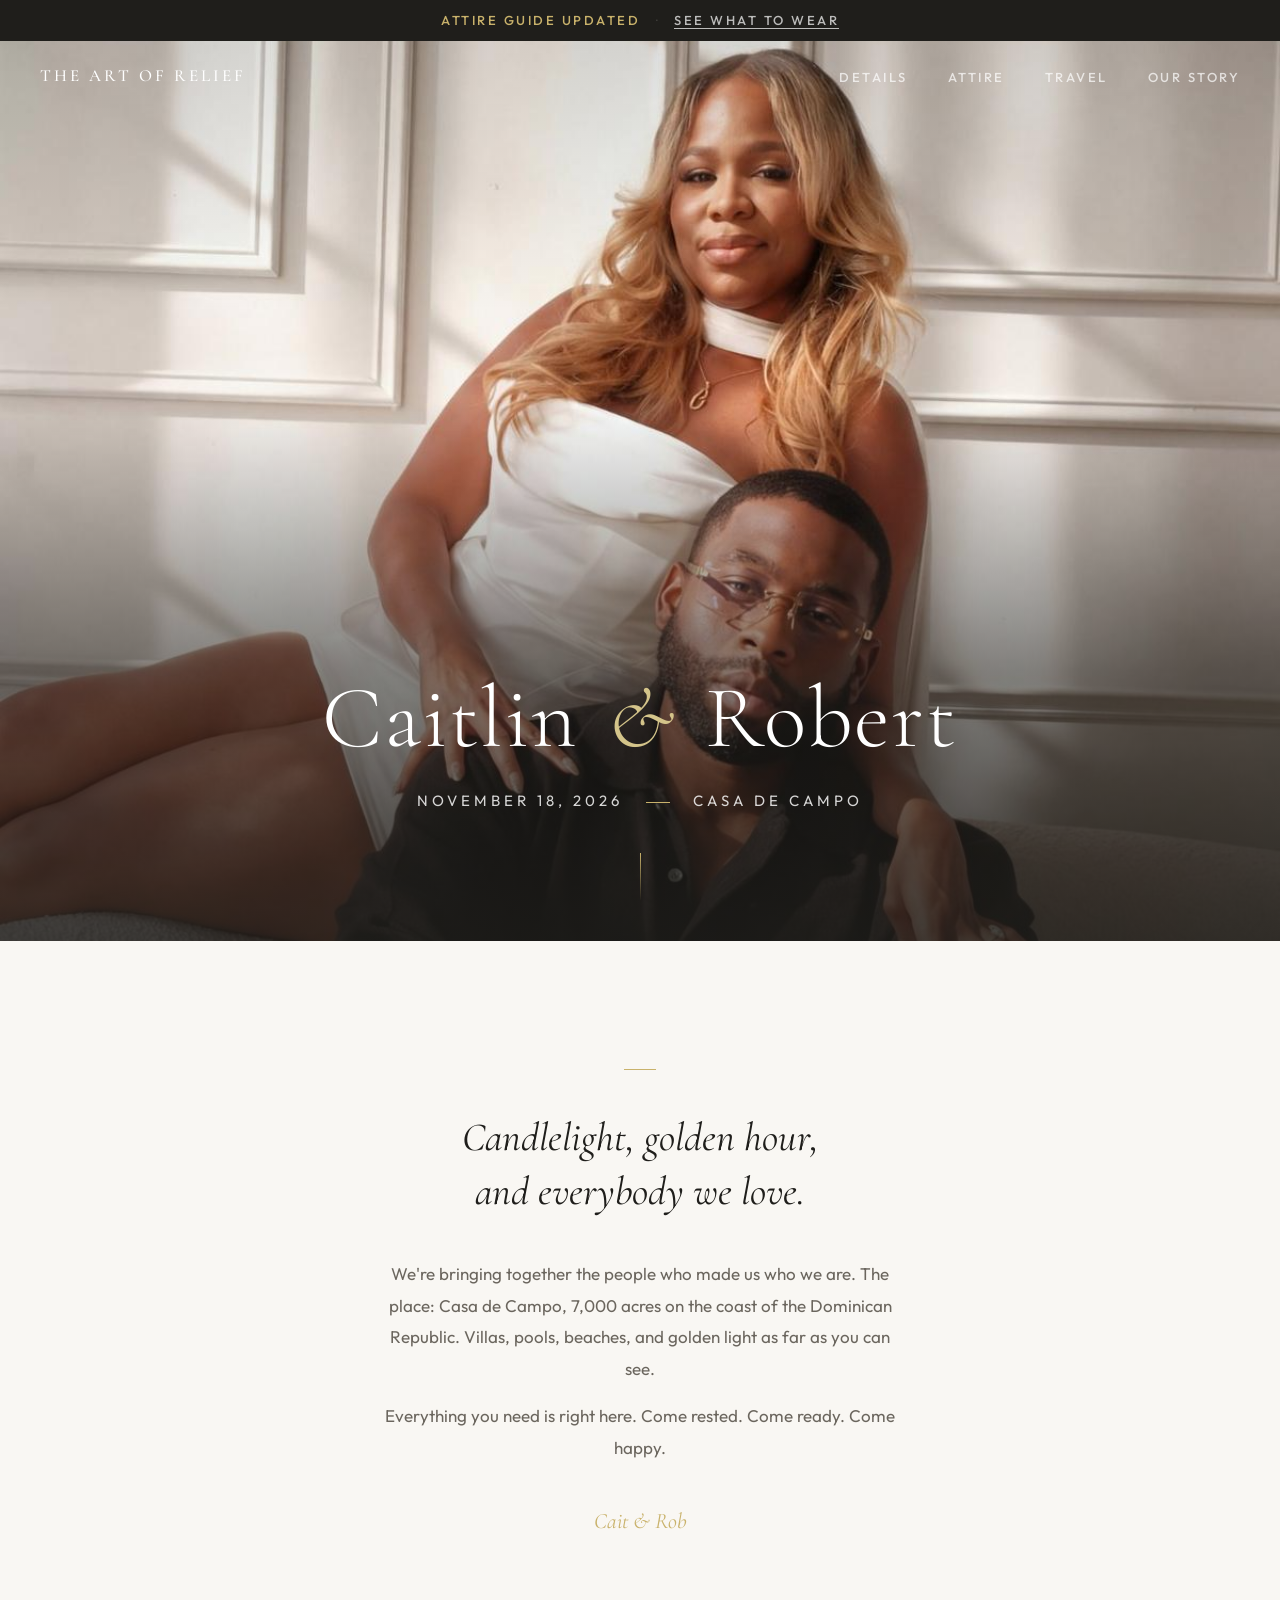
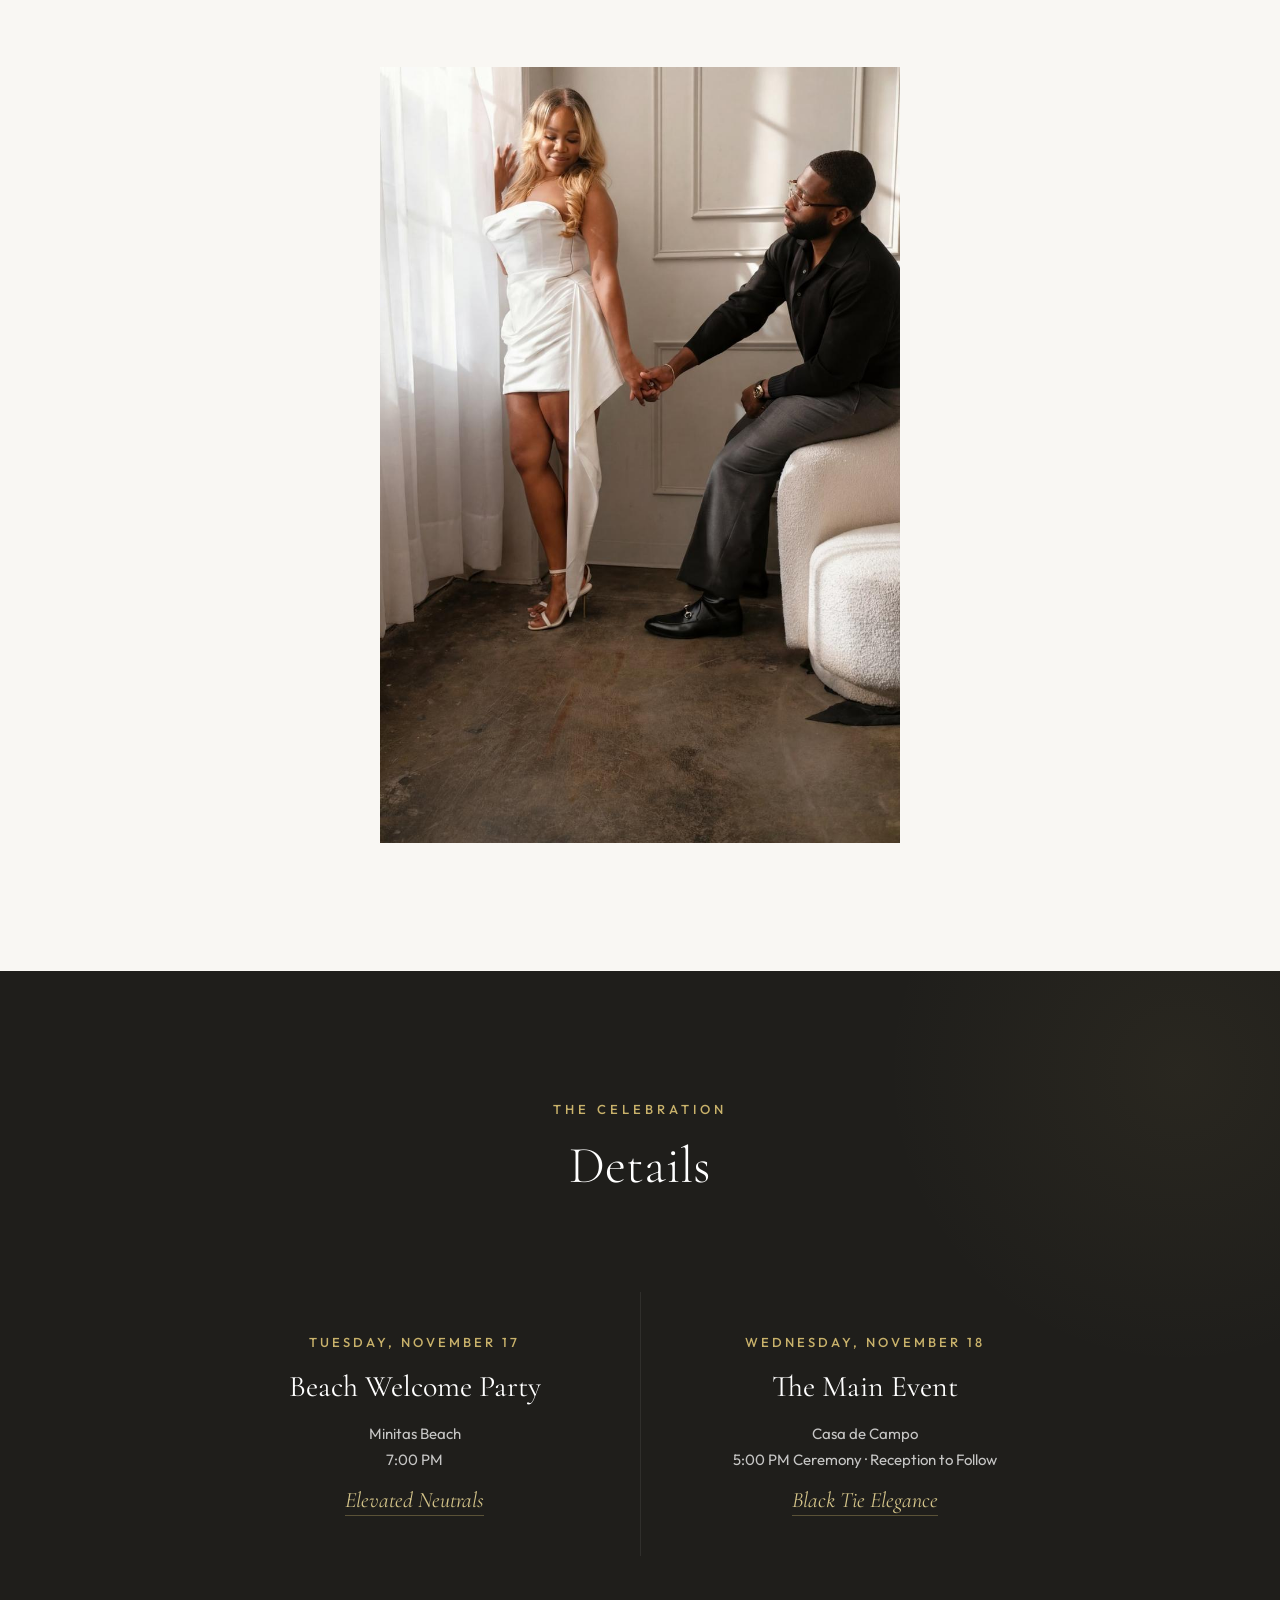
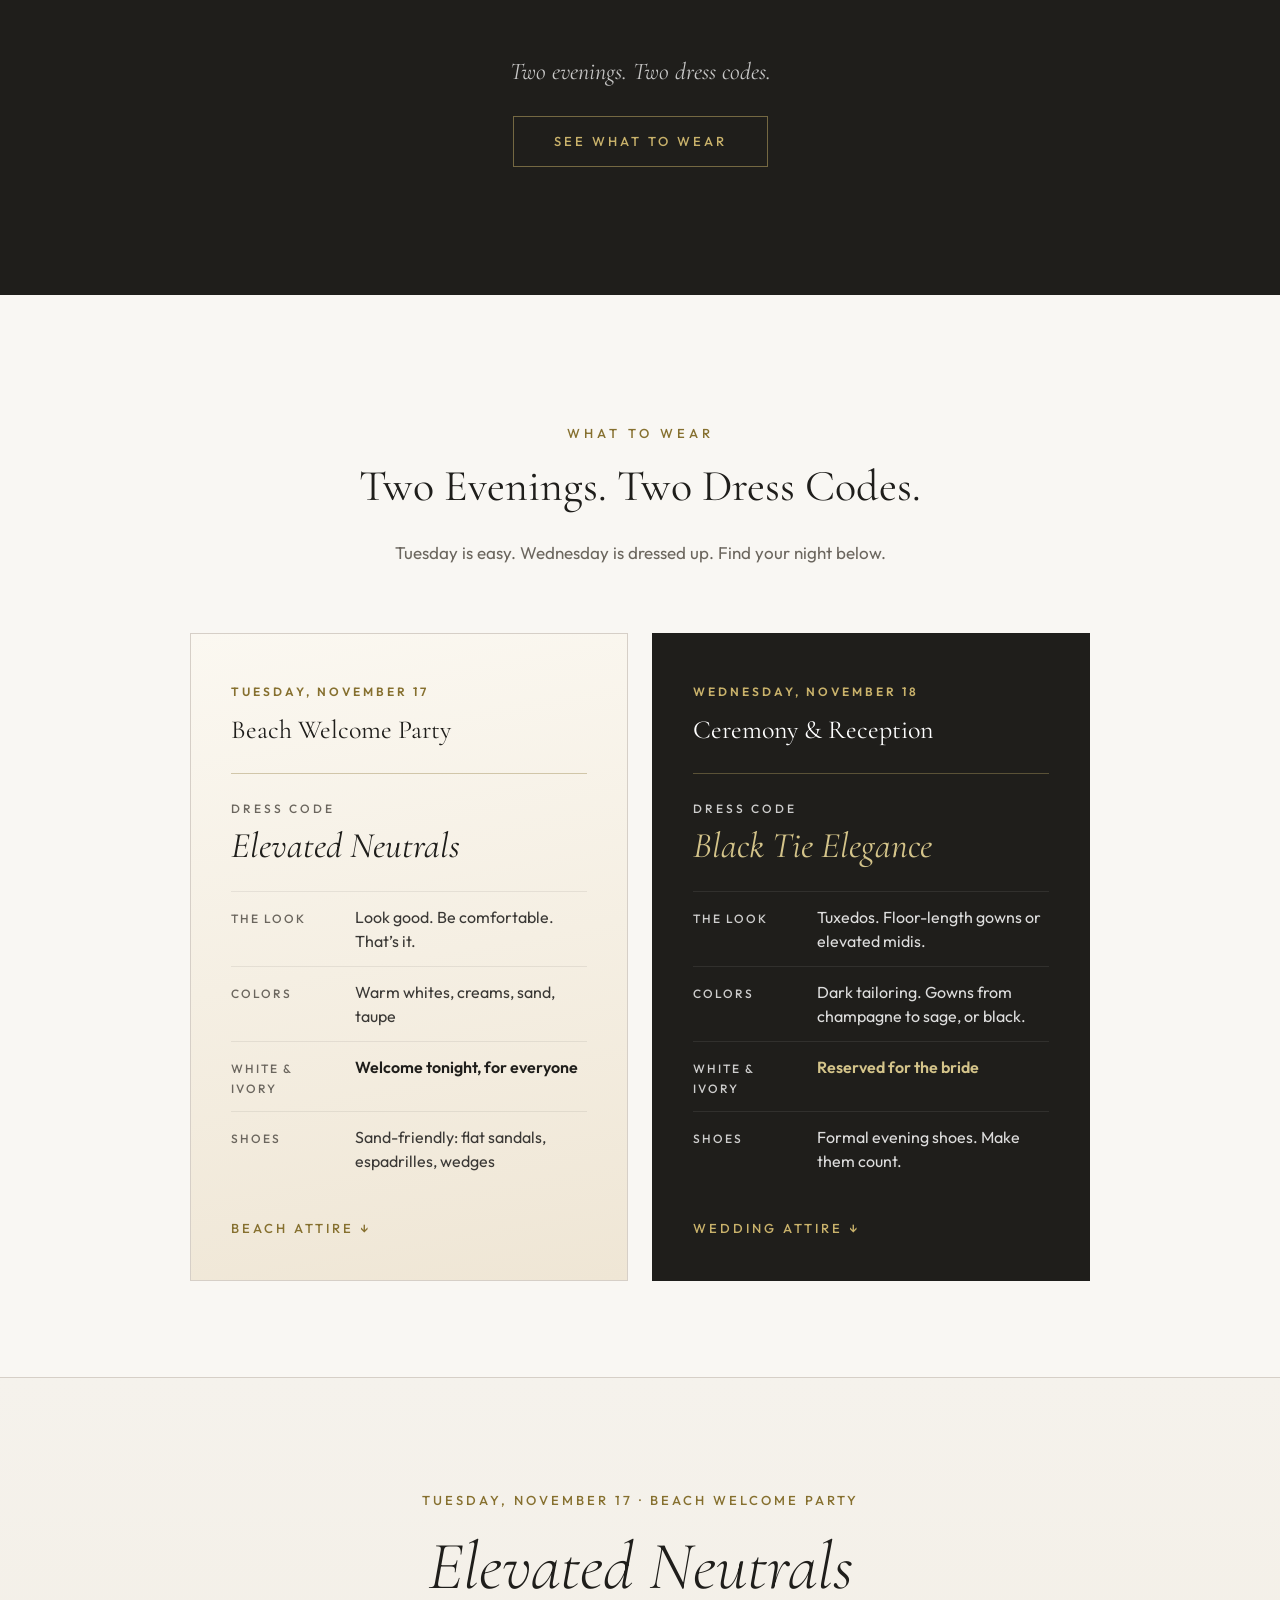
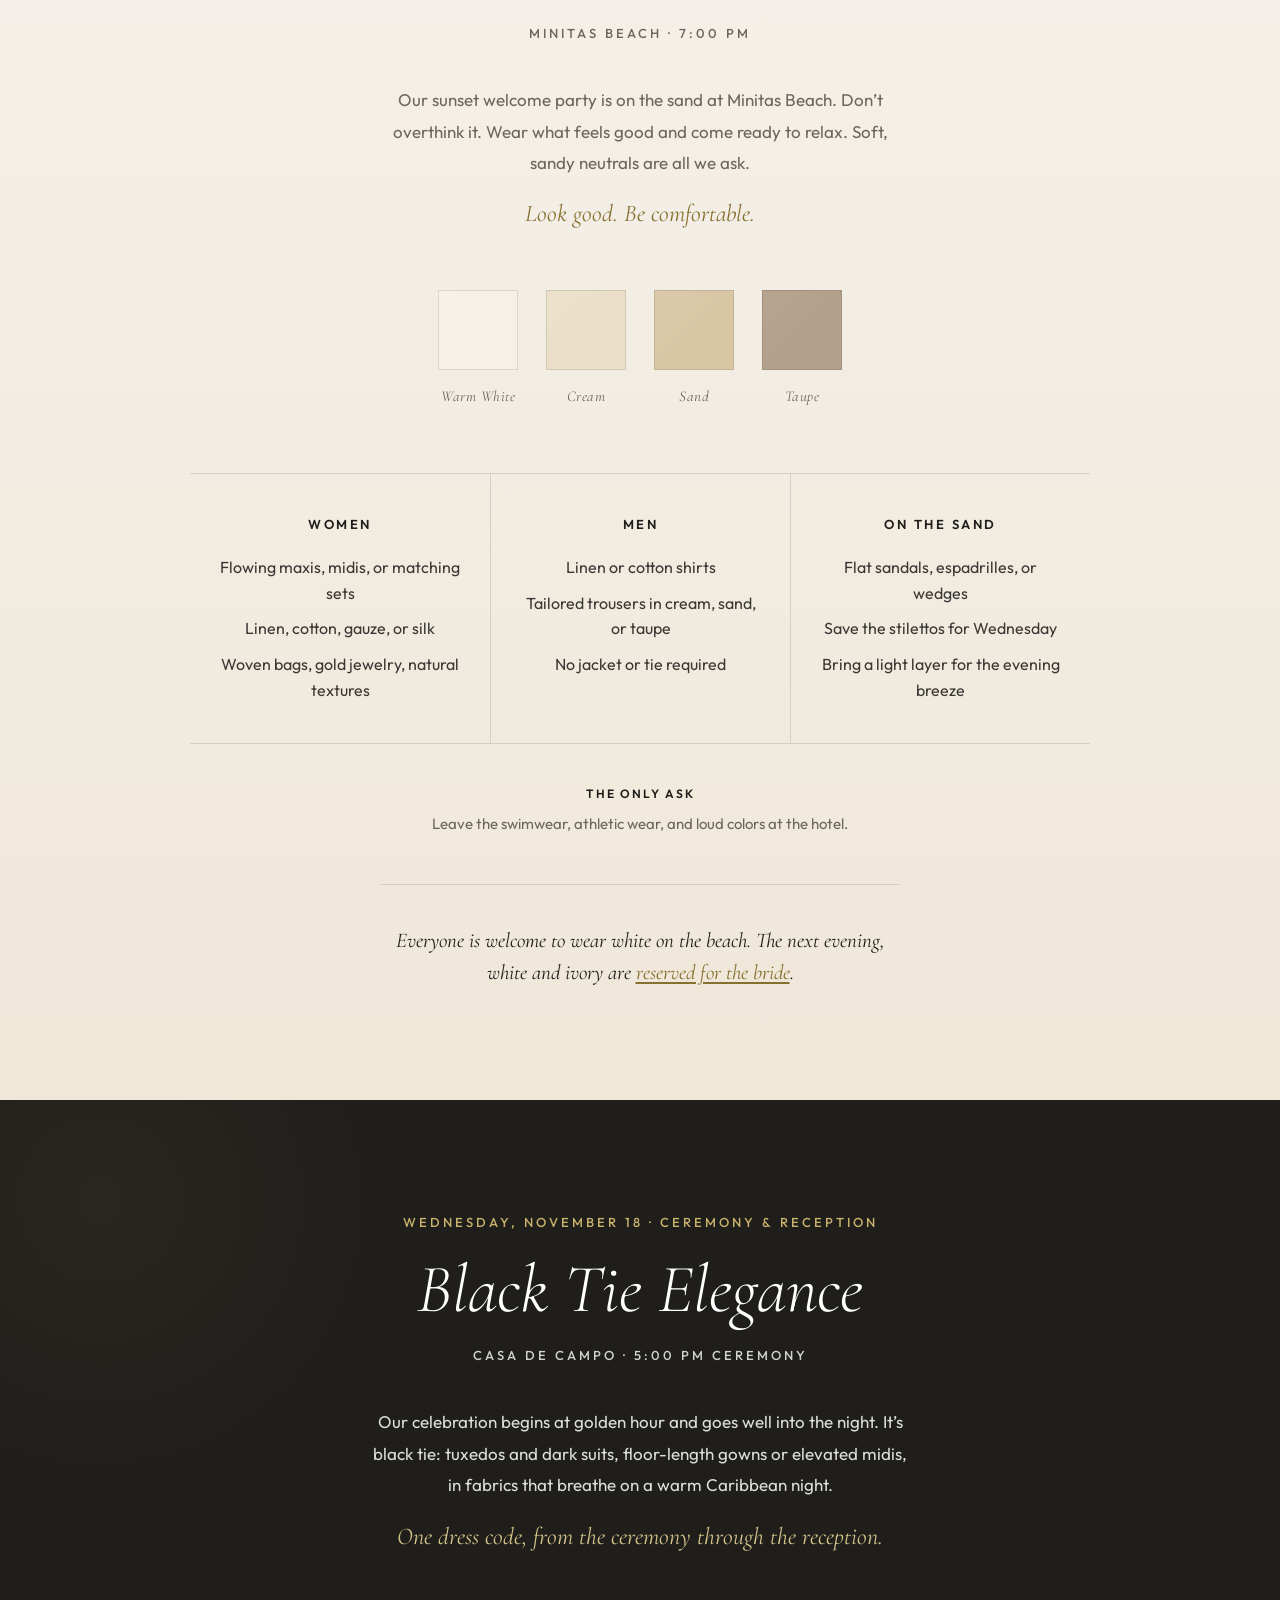
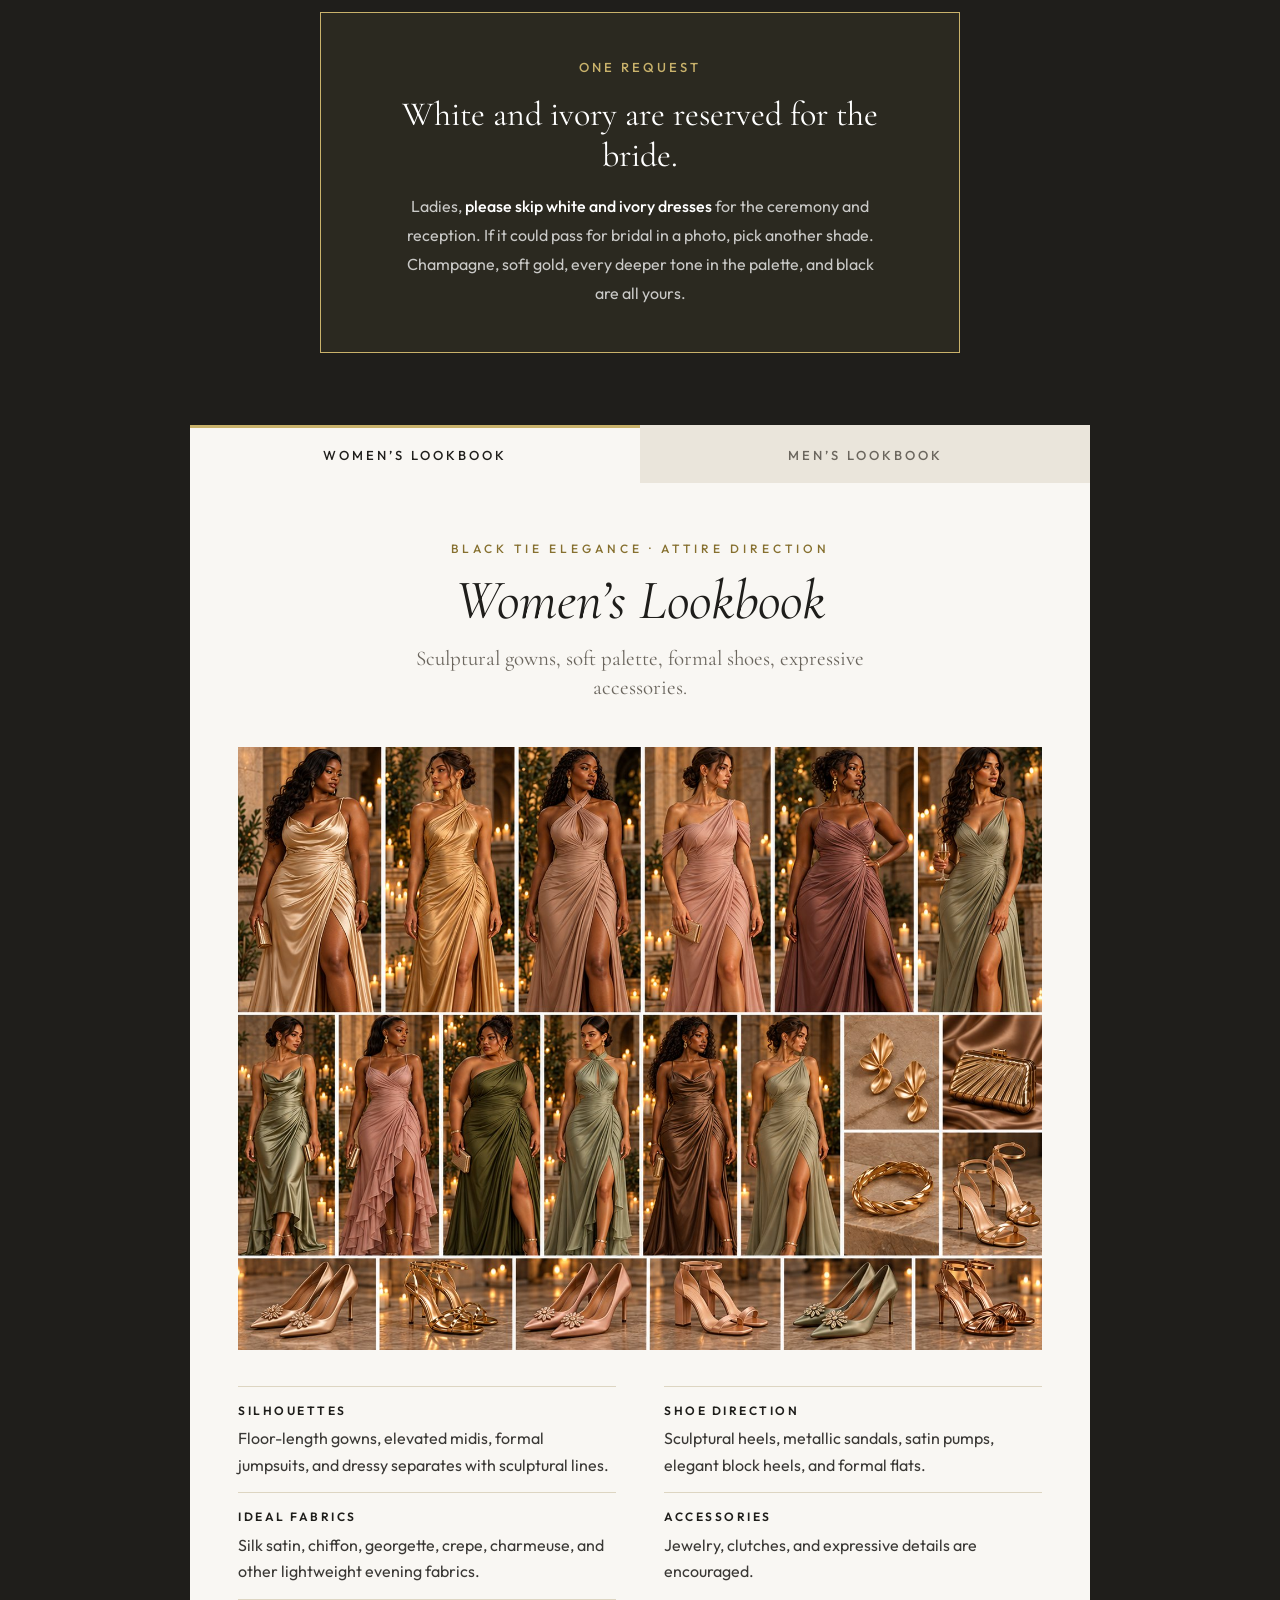
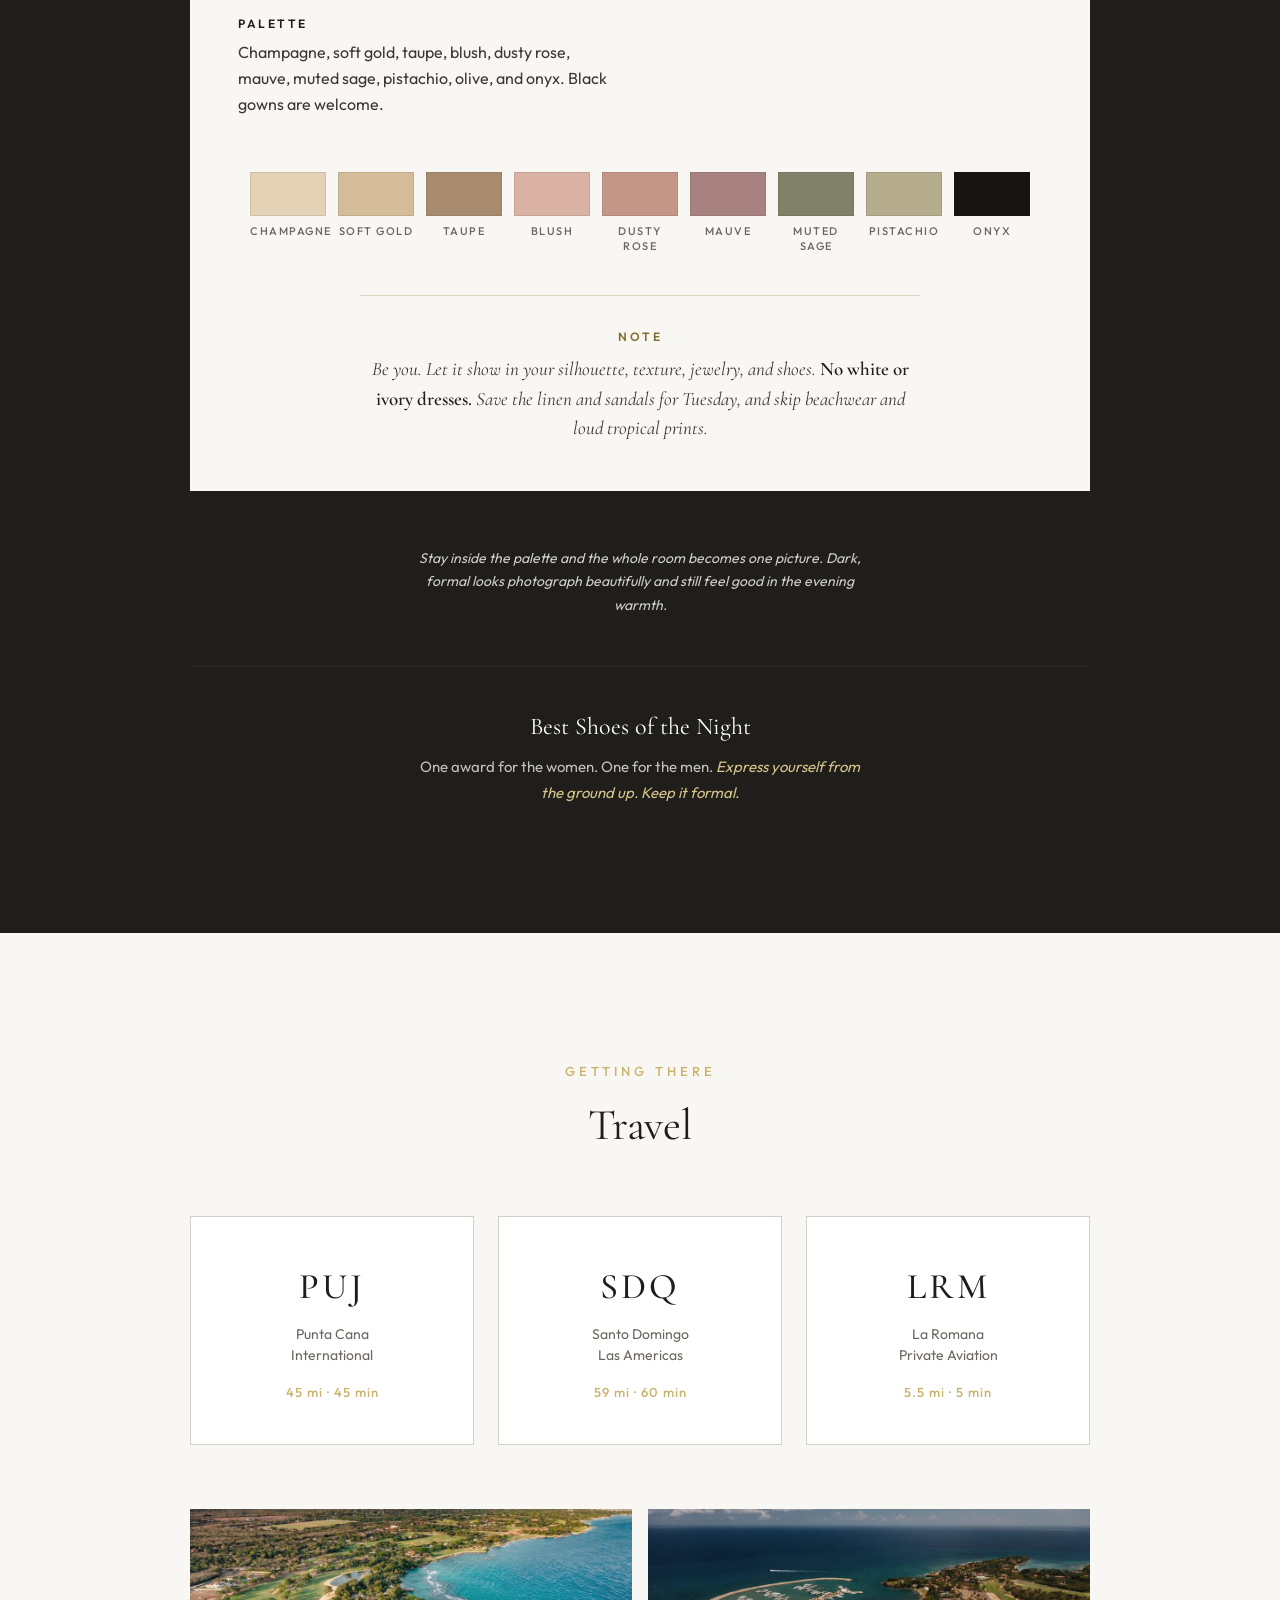
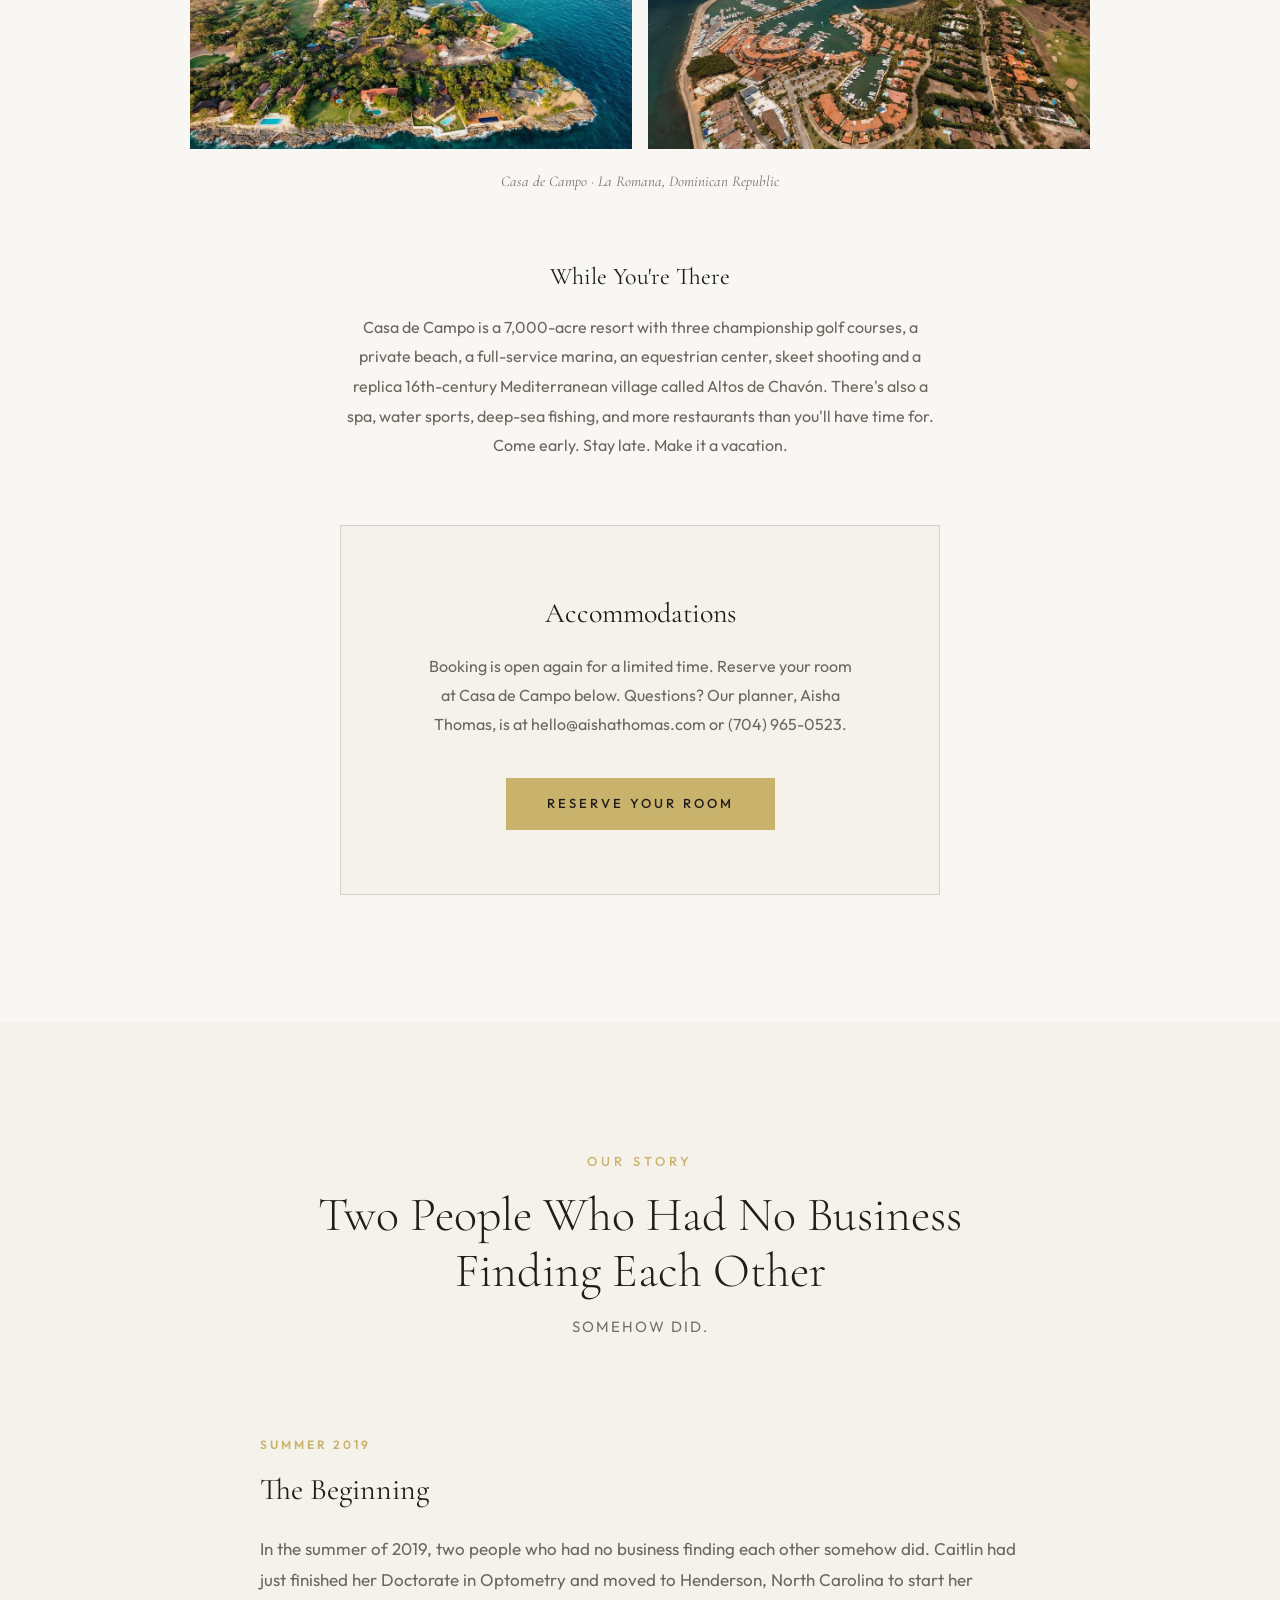
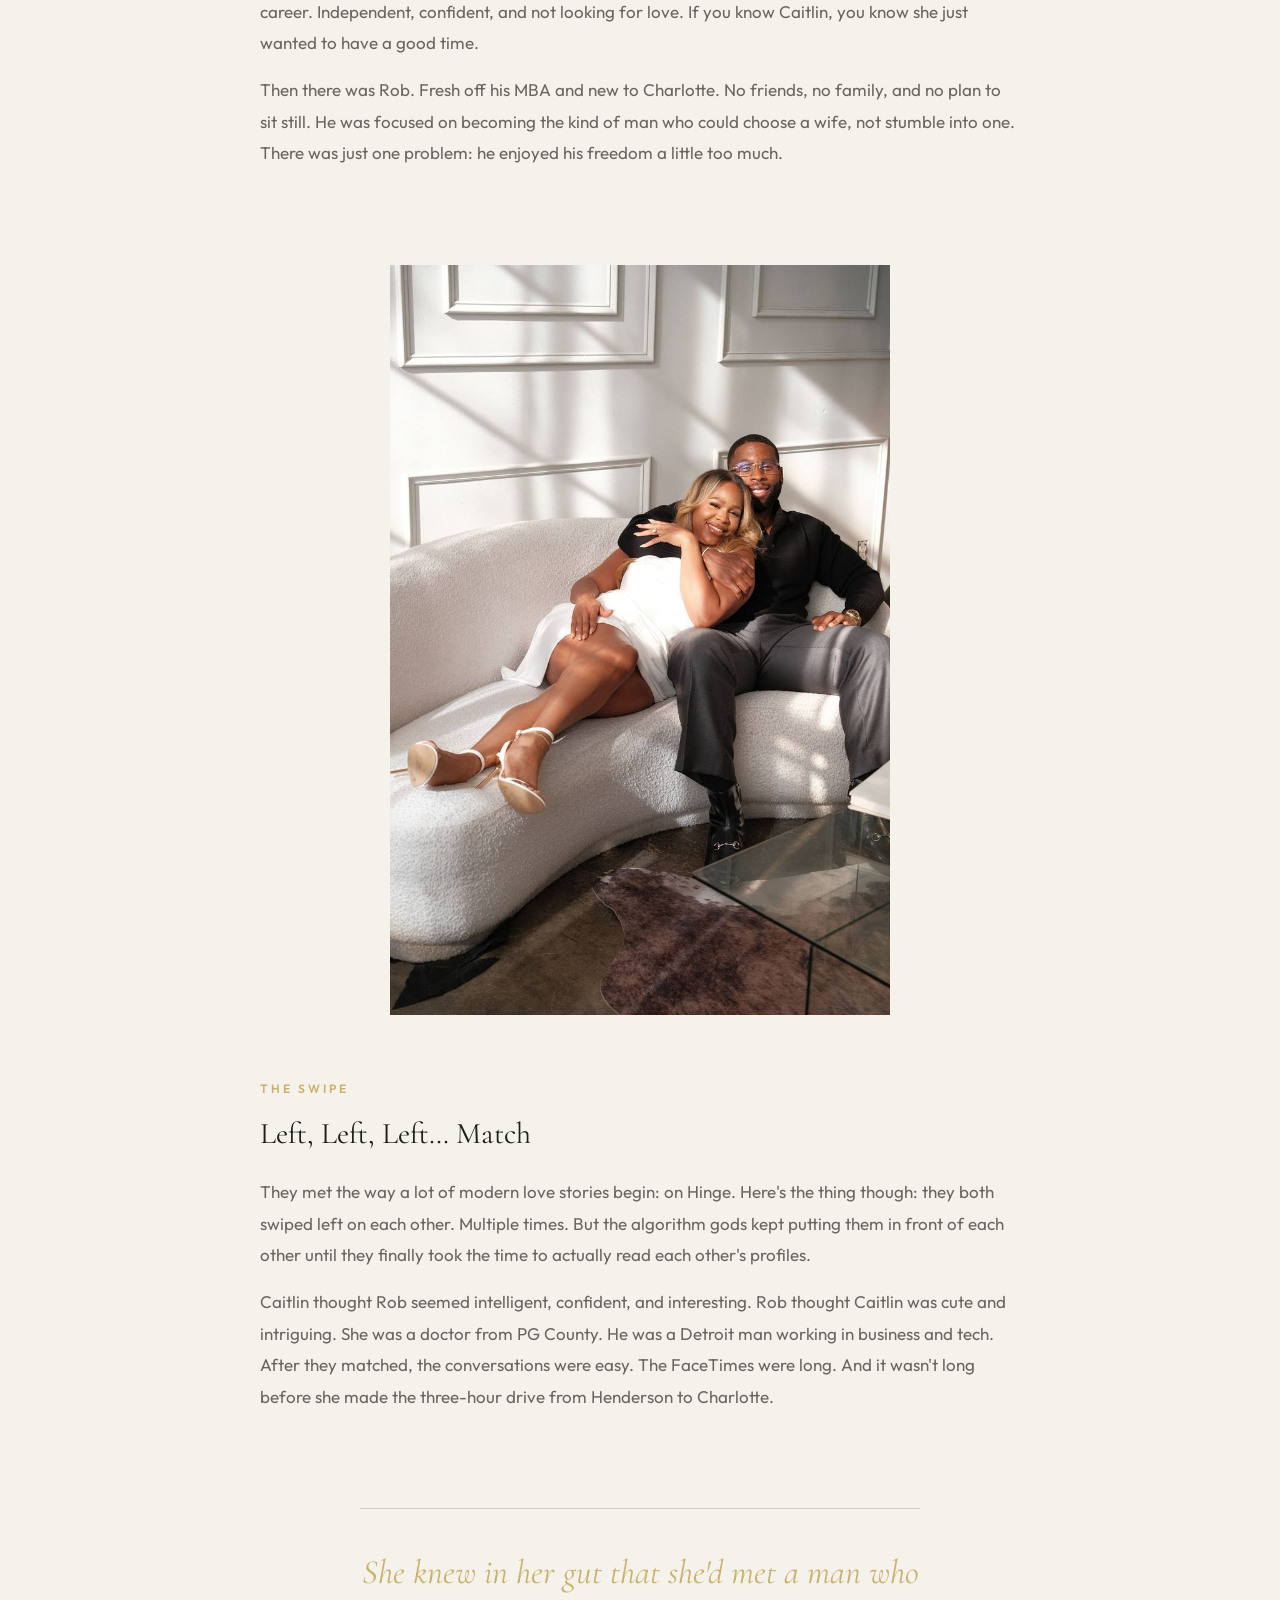
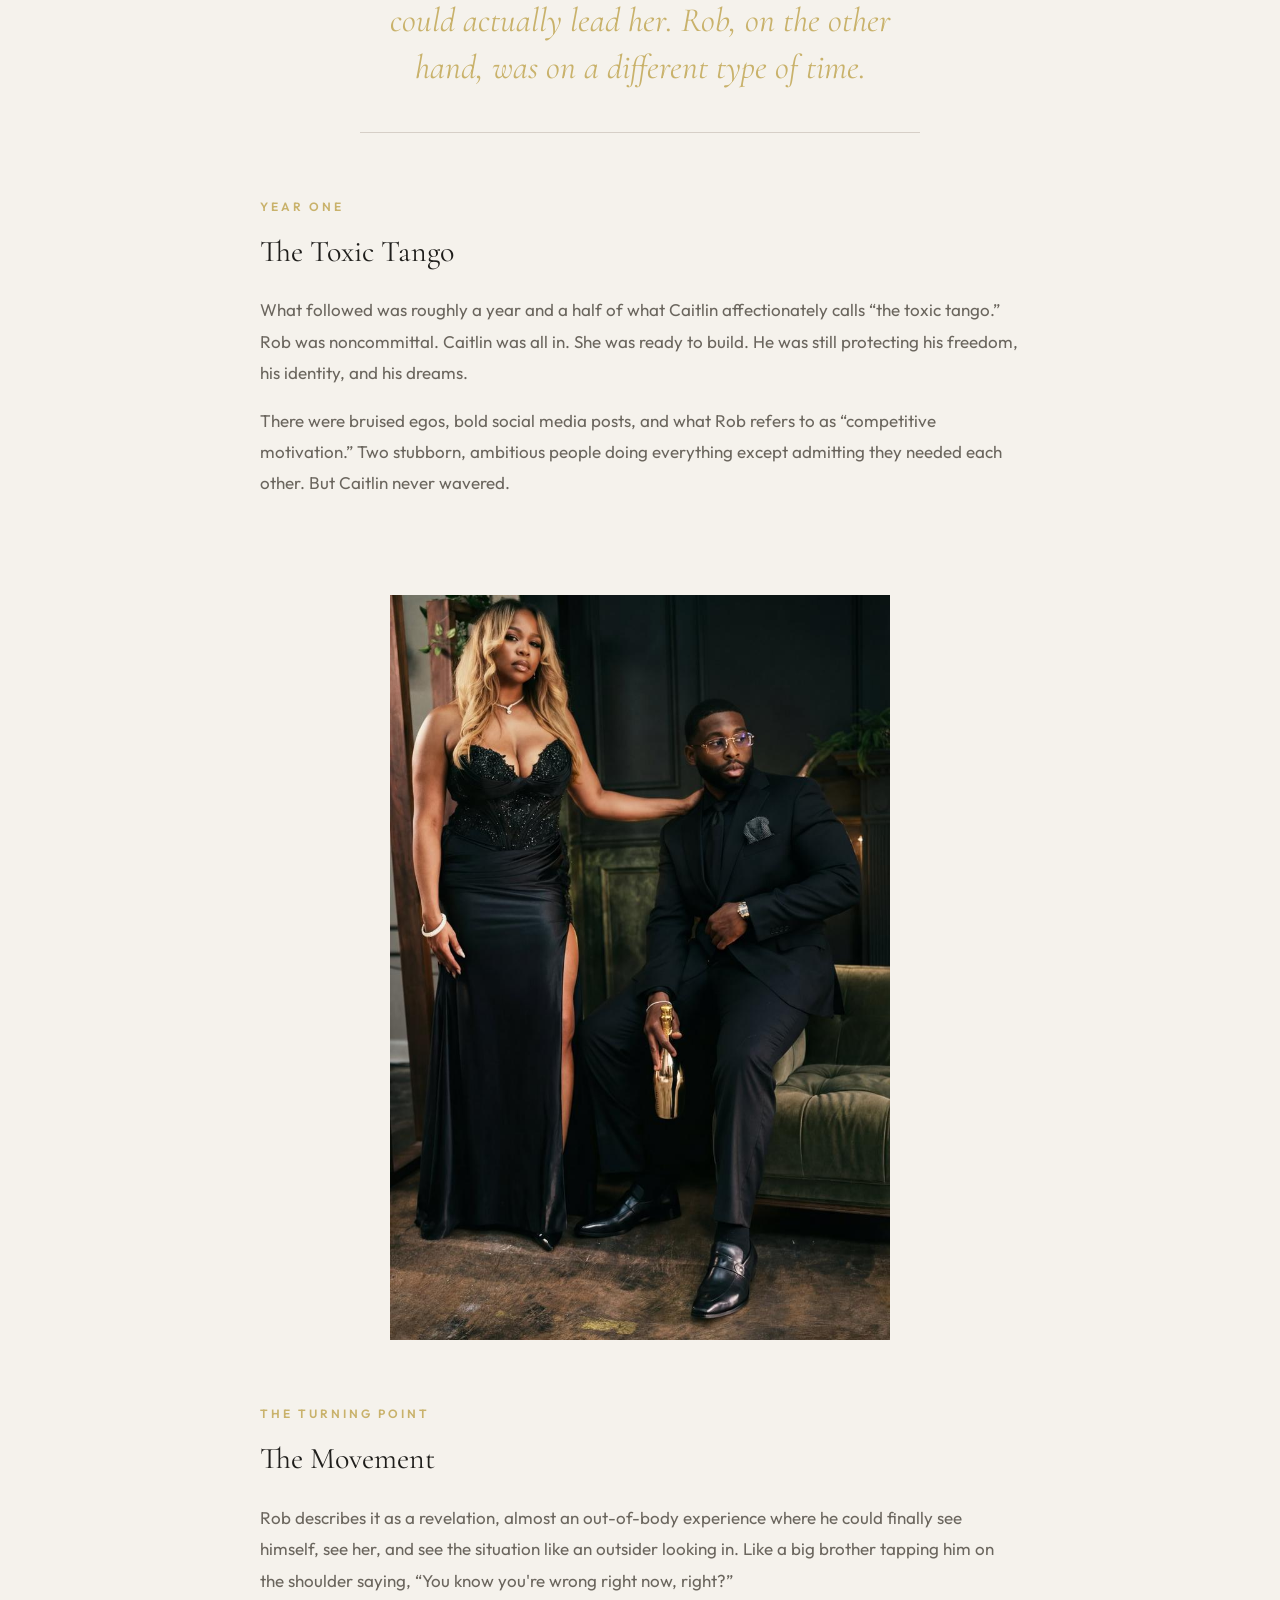
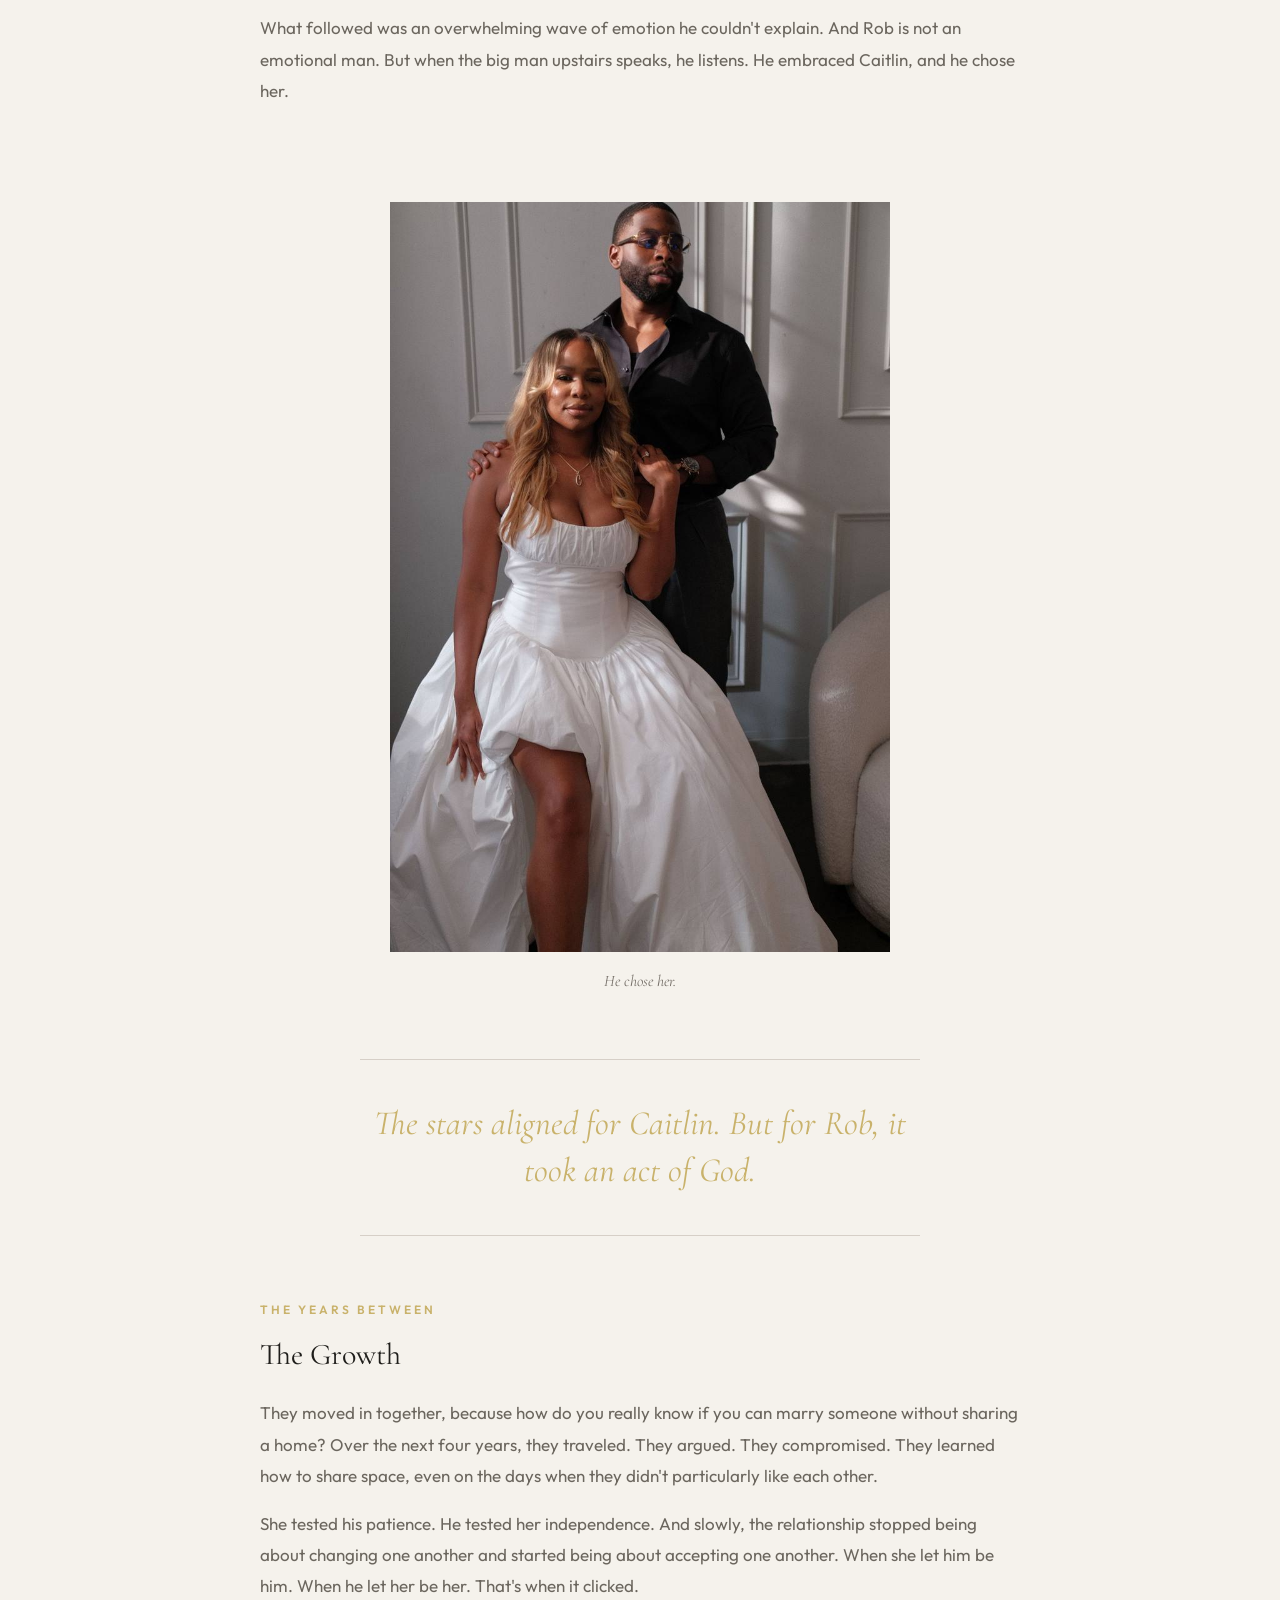
==== index.html @ 7d81de25 "Copy pass: warmer, simpler voice; remove all em dashes Co-Authored-By: Claude Opus 5.5 <noreply@anth" ====
<!DOCTYPE html>
<html lang="en">
<head>
<meta charset="UTF-8">
<meta name="viewport" content="width=device-width, initial-scale=1.0">
<title>The Art of Relief · Caitlin &amp; Robert</title>
<link rel="preconnect" href="https://fonts.googleapis.com">
<link href="https://fonts.googleapis.com/css2?family=Cormorant+Garamond:ital,wght@0,300;0,400;0,500;0,600;1,300;1,400;1,500&family=Outfit:wght@300;400;500;600&display=swap" rel="stylesheet">
<style>
:root{--ivory:#F9F7F3;--ivory-warm:#F5F2EC;--taupe:#D6CFC7;--gold:#C9B26B;--gold-light:#D4C48A;--onyx:#1F1E1B;--charcoal:#3A3835;--stone:#6B665E;--mist:#77716A;--gold-deep:#86702F}
*,*::before,*::after{margin:0;padding:0;box-sizing:border-box}
html{scroll-behavior:smooth;overflow-x:hidden}
body{font-family:'Outfit',sans-serif;background:var(--ivory);color:var(--charcoal);line-height:1.65;-webkit-font-smoothing:antialiased;overflow-x:hidden}
::selection{background:var(--gold);color:var(--onyx)}
img{max-width:100%;display:block}
.nav{position:fixed;top:40px;left:0;right:0;z-index:100;padding:0 40px;height:72px;display:flex;align-items:center;justify-content:space-between;transition:all .5s cubic-bezier(.22,1,.36,1)}
.nav.scrolled{top:0;background:rgba(249,247,243,.92);backdrop-filter:blur(20px);-webkit-backdrop-filter:blur(20px);box-shadow:0 1px 0 rgba(31,30,27,.06)}
.nav-logo{font-family:'Cormorant Garamond',serif;font-size:17px;font-weight:500;letter-spacing:3px;text-transform:uppercase;color:#fff;text-decoration:none;transition:color .4s}
.nav.scrolled .nav-logo{color:var(--onyx)}
.nav-links{display:flex;align-items:center;gap:40px;list-style:none;white-space:nowrap}
.nav-links a{font-family:'Outfit',sans-serif;font-size:13px;font-weight:500;letter-spacing:2.5px;text-transform:uppercase;color:rgba(255,255,255,.7);text-decoration:none;transition:color .3s;position:relative}
.nav-links a::after{content:'';position:absolute;bottom:-4px;left:0;width:0;height:1px;background:var(--gold);transition:width .3s}
.nav-links a:hover::after{width:100%}
.nav.scrolled .nav-links a{color:var(--stone)}
.nav-links a:hover{color:#fff}.nav.scrolled .nav-links a:hover{color:var(--onyx)}
.nav-rsvp{color:var(--onyx)!important;background:var(--gold);padding:10px 24px;border:1px solid var(--gold)}
.nav-rsvp:hover{background:transparent;color:#fff!important;border-color:#fff}
.nav.scrolled .nav-rsvp:hover{color:var(--gold)!important;border-color:var(--gold)}
.nav-rsvp::after{display:none!important}
.ham{display:none;flex-direction:column;gap:5px;cursor:pointer;padding:8px;background:none;border:none}
.ham span{width:22px;height:1.5px;background:#fff;transition:all .3s}
.nav.scrolled .ham span{background:var(--onyx)}
.mm{position:fixed;inset:0;background:var(--onyx);z-index:102;display:flex;flex-direction:column;justify-content:center;align-items:center;gap:clamp(20px,4.5vh,40px);opacity:0;pointer-events:none;transition:opacity .4s}
.mm.open{opacity:1;pointer-events:all}
.mm a{font-family:'Cormorant Garamond',serif;font-size:32px;font-weight:400;color:var(--ivory);text-decoration:none;opacity:0;transform:translateY(20px);transition:all .4s}
.mm.open a{opacity:1;transform:translateY(0)}
.mm.open a:nth-child(1){transition-delay:.1s}.mm.open a:nth-child(2){transition-delay:.15s}.mm.open a:nth-child(3){transition-delay:.2s}.mm.open a:nth-child(4){transition-delay:.25s}.mm.open a:nth-child(5){transition-delay:.3s}.mm.open a:nth-child(6){transition-delay:.35s}.mm.open a:nth-child(7){transition-delay:.4s}.mm.open a:nth-child(8){transition-delay:.45s}.mm.open a:nth-child(9){transition-delay:.5s}
.mm a:hover{color:var(--gold)}
.mc{position:absolute;top:24px;right:28px;font-size:28px;color:var(--ivory);cursor:pointer;background:none;border:none;font-family:'Outfit';font-weight:400}
@media(max-width:1180px){.nav-links{display:none}.ham{display:flex}.nav{padding:0 24px}}
.hero{position:relative;height:100vh;min-height:600px;max-height:1200px;display:flex;align-items:flex-end;justify-content:center;overflow:hidden}
.hero-img{position:absolute;inset:0}.hero-img img{width:100%;height:100%;object-fit:cover;object-position:center 20%}
.hero-ov{position:absolute;inset:0;background:linear-gradient(180deg,rgba(31,30,27,.15) 0%,rgba(31,30,27,0) 30%,rgba(31,30,27,0) 40%,rgba(31,30,27,.55) 70%,rgba(31,30,27,.85) 100%)}
.hero-c{position:relative;z-index:2;text-align:center;padding:0 24px 128px;max-width:800px}
.hero-n{font-family:'Cormorant Garamond',serif;font-size:clamp(44px,8vw,88px);font-weight:300;color:#fff;line-height:1.05;letter-spacing:.02em;margin-bottom:24px;opacity:0;transform:translateY(24px);animation:fu 1.2s cubic-bezier(.22,1,.36,1) .3s forwards}
.hero-a{font-style:italic;font-weight:300;color:var(--gold-light);display:inline-block;margin:0 .08em}
.hero-d{font-family:'Outfit',sans-serif;font-size:clamp(12px,1.6vw,15px);font-weight:400;letter-spacing:4px;text-transform:uppercase;color:rgba(255,255,255,.82);margin-bottom:64px;opacity:0;transform:translateY(16px);animation:fu 1s cubic-bezier(.22,1,.36,1) .7s forwards}
.hero-dv{display:inline-block;width:24px;height:1px;background:var(--gold);vertical-align:middle;margin:0 16px}
.hero-btn{display:inline-block;font-family:'Outfit',sans-serif;font-size:13px;font-weight:500;letter-spacing:3px;text-transform:uppercase;color:var(--onyx);background:var(--gold);padding:16px 48px;text-decoration:none;transition:all .4s;opacity:0;transform:translateY(16px);animation:fu 1s cubic-bezier(.22,1,.36,1) 1s forwards}
.hero-btn:hover{background:#fff;color:var(--onyx);transform:translateY(-1px);box-shadow:0 8px 32px rgba(0,0,0,.15)}
.hero-sc{position:absolute;bottom:40px;left:50%;transform:translateX(-50%);z-index:2;opacity:0;animation:fu .8s ease 1.8s forwards}
.hero-sl{width:1px;height:48px;background:linear-gradient(to bottom,var(--gold),transparent);margin:0 auto;animation:sp 2s ease infinite}
@keyframes fu{to{opacity:1;transform:translateY(0)}}
@keyframes sp{0%,100%{opacity:.4}50%{opacity:.8}}
.intro{padding:128px 24px;text-align:center;max-width:680px;margin:0 auto}
.intro-o{width:32px;height:1px;background:var(--gold);margin:0 auto 40px}
.intro-h{font-family:'Cormorant Garamond',serif;font-size:clamp(26px,4vw,40px);font-weight:400;font-style:italic;color:var(--onyx);line-height:1.35;margin-bottom:40px}
.intro-p{font-family:'Outfit',sans-serif;font-size:17px;font-weight:400;line-height:1.85;color:var(--stone);max-width:520px;margin:0 auto 16px}
.intro-s{font-family:'Cormorant Garamond',serif;font-size:22px;font-weight:400;font-style:italic;color:var(--gold);margin-top:40px}
.pb{padding:0 40px;margin-bottom:128px}.pb-in{max-width:520px;margin:0 auto}
.det{background:var(--onyx);padding:128px 24px;position:relative;overflow:hidden}
.det::before{content:'';position:absolute;top:-200px;right:-200px;width:600px;height:600px;background:radial-gradient(circle,rgba(201,178,107,.06) 0%,transparent 70%);pointer-events:none}
.det-in{max-width:900px;margin:0 auto}
.sl{font-family:'Outfit',sans-serif;font-size:13px;font-weight:500;letter-spacing:4px;text-transform:uppercase;color:var(--gold);text-align:center;margin-bottom:16px}
.sh{font-family:'Cormorant Garamond',serif;font-size:clamp(32px,5vw,52px);font-weight:300;color:#fff;text-align:center;margin-bottom:96px;line-height:1.15}
.eg{display:grid;grid-template-columns:1fr 1px 1fr;gap:0;margin-bottom:96px}
.edv{background:rgba(255,255,255,.08)}
.ec{padding:40px 64px;text-align:center}
.edt{font-family:'Outfit',sans-serif;font-size:13px;font-weight:500;letter-spacing:3px;text-transform:uppercase;color:var(--gold);margin-bottom:16px}
.en{font-family:'Cormorant Garamond',serif;font-size:clamp(22px,3vw,30px);font-weight:400;color:#fff;margin-bottom:16px;line-height:1.2}
.em{font-family:'Outfit',sans-serif;font-size:15px;font-weight:400;color:rgba(255,255,255,.75);line-height:1.7}
.ddv{width:48px;height:1px;background:rgba(201,178,107,.3);margin:0 auto 64px}
@media(max-width:700px){.eg{grid-template-columns:1fr}.edv{height:1px;width:48px;margin:24px auto}.ec{padding:40px 24px}}
.att-section{max-width:700px;margin:0 auto;padding-top:24px}
.att-main{text-align:center;margin-bottom:64px}
.att-l{font-family:'Outfit',sans-serif;font-size:13px;font-weight:500;letter-spacing:3px;text-transform:uppercase;color:var(--gold);margin-bottom:8px}
.att-v{font-family:'Cormorant Garamond',serif;font-size:28px;font-weight:400;color:#fff;margin-bottom:8px}
.att-edition{font-family:'Cormorant Garamond',serif;font-size:20px;font-weight:400;font-style:italic;color:var(--gold-light);margin-bottom:24px}
.att-desc{font-family:'Outfit',sans-serif;font-size:16px;font-weight:400;color:rgba(255,255,255,.78);line-height:1.8;max-width:520px;margin:0 auto 40px}
.att-grid{display:grid;grid-template-columns:1fr 1fr;gap:40px;margin-bottom:48px}
@media(max-width:600px){.att-grid{grid-template-columns:1fr;gap:32px}}
.att-col h4{font-family:'Outfit',sans-serif;font-size:13px;font-weight:500;letter-spacing:2.5px;text-transform:uppercase;color:var(--gold);margin-bottom:20px;text-align:center}
.att-item{font-family:'Outfit',sans-serif;font-size:15px;font-weight:400;color:rgba(255,255,255,.75);line-height:2;text-align:center}
.att-encouraged{color:rgba(255,255,255,.82)}
.att-avoid{color:rgba(220,130,130,.85);font-size:14px}
.att-note{font-family:'Outfit',sans-serif;font-size:14px;font-weight:400;color:rgba(255,255,255,.65);text-align:center;line-height:1.7;max-width:480px;margin:0 auto;font-style:italic}
.pal-row{display:flex;flex-wrap:wrap;justify-content:center;gap:36px 28px;margin:40px auto 48px;max-width:680px}
.pal-item{display:flex;flex-direction:column;align-items:center;gap:14px}
.pal-swatch{width:80px;height:80px;border-radius:0;border:1px solid rgba(255,255,255,.1);position:relative;overflow:hidden}
.pal-swatch::after{content:'';position:absolute;inset:0;background:linear-gradient(135deg,rgba(255,255,255,.05) 0%,transparent 55%)}
.pal-name{font-family:'Cormorant Garamond',serif;font-size:15px;font-weight:400;font-style:italic;color:rgba(255,255,255,.82);letter-spacing:.5px}
@media(max-width:480px){.pal-swatch{width:72px;height:72px}.pal-row{gap:28px 24px}}
.att-shoe{margin-top:48px;text-align:center;padding-top:40px;border-top:1px solid rgba(255,255,255,.06)}
.att-shoe h4{font-family:'Cormorant Garamond',serif;font-size:24px;font-weight:400;color:#fff;margin-bottom:8px}
.att-shoe p{font-family:'Outfit',sans-serif;font-size:15px;font-weight:400;color:rgba(255,255,255,.72);line-height:1.7;max-width:440px;margin:0 auto}
.att-shoe em{color:var(--gold-light);font-style:italic}
.trv{padding:128px 24px}.trv-in{max-width:900px;margin:0 auto}
.shd{font-family:'Cormorant Garamond',serif;font-size:clamp(28px,4vw,44px);font-weight:400;color:var(--onyx);text-align:center;margin-bottom:64px;line-height:1.2}
.ag{display:grid;grid-template-columns:repeat(3,1fr);gap:24px;margin-bottom:64px}
.ac{background:#fff;border:1px solid var(--taupe);padding:40px 24px;text-align:center;transition:all .3s}
.ac:hover{border-color:var(--gold);box-shadow:0 4px 20px rgba(201,178,107,.1)}
.acode{font-family:'Cormorant Garamond',serif;font-size:36px;font-weight:500;color:var(--onyx);letter-spacing:3px;margin-bottom:8px}
.aname{font-family:'Outfit',sans-serif;font-size:14px;color:var(--stone);line-height:1.5;margin-bottom:16px}
.adist{font-family:'Outfit',sans-serif;font-size:13px;font-weight:500;letter-spacing:1px;color:var(--gold)}
@media(max-width:700px){.ag{grid-template-columns:1fr;max-width:340px;margin-left:auto;margin-right:auto}}
.accb{background:var(--ivory-warm);border:1px solid var(--taupe);padding:64px 40px;text-align:center;max-width:600px;margin:0 auto}
.accb h3{font-family:'Cormorant Garamond',serif;font-size:28px;font-weight:400;color:var(--onyx);margin-bottom:16px}
.accb p{font-family:'Outfit',sans-serif;font-size:16px;font-weight:400;color:var(--stone);line-height:1.8;margin-bottom:40px;max-width:440px;margin-left:auto;margin-right:auto}
.bg{display:inline-block;font-family:'Outfit',sans-serif;font-size:13px;font-weight:500;letter-spacing:3px;text-transform:uppercase;color:var(--onyx);background:var(--gold);padding:14px 40px;text-decoration:none;transition:all .3s;border:1px solid var(--gold)}
.bg:hover{background:var(--onyx);color:var(--gold);border-color:var(--onyx)}
.sty{padding:128px 24px;background:var(--ivory-warm)}.sty-in{max-width:760px;margin:0 auto}
.sty-h{font-family:'Cormorant Garamond',serif;font-size:clamp(30px,5vw,48px);font-weight:300;color:var(--onyx);text-align:center;margin-bottom:16px;line-height:1.15}
.sty-sub{font-family:'Outfit',sans-serif;font-size:15px;font-weight:400;letter-spacing:2px;text-transform:uppercase;color:var(--mist);text-align:center;margin-bottom:96px}
.ch{margin-bottom:96px}
.ch-l{font-family:'Outfit',sans-serif;font-size:12px;font-weight:600;letter-spacing:3px;text-transform:uppercase;color:var(--gold);margin-bottom:16px}
.ch-t{font-family:'Cormorant Garamond',serif;font-size:clamp(22px,3vw,30px);font-weight:400;color:var(--onyx);margin-bottom:24px;line-height:1.25}
.ch p{font-family:'Outfit',sans-serif;font-size:17px;font-weight:400;line-height:1.85;color:var(--stone);margin-bottom:16px}
.sph{margin:64px 0;overflow:hidden}.sph img{width:100%;max-width:500px;margin:0 auto}
.spc{text-align:center;margin-top:16px;font-family:'Cormorant Garamond',serif;font-size:16px;font-style:italic;color:var(--mist)}
.pull{font-family:'Cormorant Garamond',serif;font-size:clamp(22px,3.5vw,34px);font-weight:400;font-style:italic;color:var(--gold);text-align:center;margin:64px auto;max-width:560px;line-height:1.4;padding:40px 0;border-top:1px solid var(--taupe);border-bottom:1px solid var(--taupe)}
.prop-pair{display:grid;grid-template-columns:3fr 2fr;gap:24px;margin:64px auto;max-width:640px;align-items:end}
@media(max-width:600px){.prop-pair{grid-template-columns:1fr;max-width:400px}}
.prop-pair img{width:100%}
.prop-cap{grid-column:1/-1;text-align:center;margin-top:8px;font-family:'Cormorant Garamond',serif;font-size:16px;font-style:italic;color:var(--mist)}
.rsvp{position:relative;padding:128px 24px;overflow:hidden;min-height:80vh;display:flex;align-items:center;justify-content:center}
@media(min-width:1024px){.rsvp{min-height:85vh}}
.rsvp-bg{position:absolute;inset:0}.rsvp-bg img{width:100%;height:100%;object-fit:cover;object-position:center 35%}
@media(min-width:1024px){.rsvp-bg img{object-position:center 30%}}
.rsvp-ov{position:absolute;inset:0;background:rgba(31,30,27,.65)}
.rsvp-c{position:relative;z-index:2;text-align:center;max-width:560px}
.rsvp-o{width:32px;height:1px;background:var(--gold);margin:0 auto 40px}
.rsvp-h{font-family:'Cormorant Garamond',serif;font-size:clamp(34px,6vw,56px);font-weight:300;font-style:italic;color:#fff;margin-bottom:16px;line-height:1.15}
.rsvp-s{font-family:'Outfit',sans-serif;font-size:16px;font-weight:400;color:rgba(255,255,255,.8);margin-bottom:40px;line-height:1.7}
.gift{font-family:'Cormorant Garamond',serif;font-size:21px;font-style:italic;color:rgba(255,255,255,.8);line-height:1.5}
.gift a{color:var(--gold-light);text-decoration:none;border-bottom:1px solid rgba(212,196,138,.45);padding-bottom:1px;transition:color .3s,border-color .3s;white-space:nowrap}
.gift a:hover{color:#fff;border-color:#fff}
.bg{white-space:nowrap}
@media(max-width:480px){.accb .bg{padding:14px 24px;letter-spacing:2px}}
.rsvp-btn{display:inline-block;font-family:'Outfit',sans-serif;font-size:14px;font-weight:500;letter-spacing:4px;text-transform:uppercase;color:var(--onyx);background:var(--gold);padding:20px 64px;text-decoration:none;transition:all .4s;border:1px solid var(--gold)}
.rsvp-btn:hover{background:#fff;color:var(--onyx);border-color:#fff;transform:translateY(-2px);box-shadow:0 12px 40px rgba(201,178,107,.3)}
.ft{background:var(--onyx);padding:64px 24px;text-align:center}
.ft-n{font-family:'Cormorant Garamond',serif;font-size:22px;font-weight:300;color:var(--gold);letter-spacing:2px;margin-bottom:16px}
.ft-d{font-family:'Outfit',sans-serif;font-size:13px;letter-spacing:3px;text-transform:uppercase;color:rgba(255,255,255,.65);margin-bottom:40px}
.ft-l{display:flex;justify-content:center;gap:40px;flex-wrap:wrap;margin-bottom:64px}
.ft-l a{font-family:'Outfit',sans-serif;font-size:13px;letter-spacing:2px;text-transform:uppercase;color:rgba(255,255,255,.62);text-decoration:none;transition:color .3s}
.ft-l a:hover{color:var(--gold)}
.ft-p{padding-top:40px;border-top:1px solid rgba(255,255,255,.06)}
.ft-pl{font-family:'Outfit',sans-serif;font-size:12px;font-weight:500;letter-spacing:2px;text-transform:uppercase;color:rgba(255,255,255,.6);margin-bottom:8px}
.ft-pi{font-family:'Outfit',sans-serif;font-size:15px;color:rgba(255,255,255,.72)}
.ft-pi a{color:rgba(255,255,255,.72);text-decoration:none;transition:color .3s}
.ft-pi a:hover{color:var(--gold)}
.rv{opacity:0;transform:translateY(32px);transition:all .9s cubic-bezier(.22,1,.36,1)}
.rv.vis{opacity:1;transform:translateY(0)}
.d1{transition-delay:.1s}.d2{transition-delay:.2s}.d3{transition-delay:.3s}

.venue-strip{display:grid;grid-template-columns:1fr 1fr;gap:16px;margin-bottom:64px;max-width:900px;margin-left:auto;margin-right:auto}
.venue-strip img{width:100%;height:240px;object-fit:cover}
.venue-cap{grid-column:1/-1;text-align:center;font-family:'Cormorant Garamond',serif;font-size:15px;font-style:italic;color:var(--mist);margin-top:4px}
@media(max-width:600px){.venue-strip img{height:180px}}

/* ===== What to Wear ===== */
#attire,#attire-beach,#attire-wedding{scroll-margin-top:72px}
@media(max-width:1080px) and (min-width:861px){.nav-links{gap:24px}}
.em-code{display:block;width:max-content;margin:14px auto 0;font-family:'Cormorant Garamond',serif;font-size:22px;font-style:italic;color:var(--gold-light);text-decoration:none;border-bottom:1px solid rgba(201,178,107,.35);line-height:1.3;transition:color .3s,border-color .3s}
.em-code:hover{color:#fff;border-color:#fff}
.det-cta{text-align:center}
.det-cta p{font-family:'Cormorant Garamond',serif;font-size:24px;font-style:italic;color:rgba(255,255,255,.75);margin-bottom:24px}
.det-cta a{display:inline-block;font-family:'Outfit',sans-serif;font-size:13px;font-weight:500;letter-spacing:3px;text-transform:uppercase;color:var(--gold);padding:14px 40px;text-decoration:none;border:1px solid rgba(201,178,107,.5);transition:all .3s}
.det-cta a:hover{background:var(--gold);color:var(--onyx)}
.wt{padding:128px 24px 96px}.wt-in{max-width:900px;margin:0 auto}
.wt .sl{color:var(--gold-deep)}
.wt-lede{font-family:'Outfit',sans-serif;font-size:17px;font-weight:400;line-height:1.85;color:var(--stone);text-align:center;max-width:500px;margin:0 auto 64px}
.gl{display:grid;grid-template-columns:1fr 1fr;gap:24px}
.gl-c{display:flex;flex-direction:column;padding:48px 40px 40px;text-decoration:none;border:1px solid var(--taupe);transition:transform .4s cubic-bezier(.22,1,.36,1),box-shadow .4s,border-color .3s}
.gl-c:hover{transform:translateY(-2px);border-color:var(--gold);box-shadow:0 8px 40px rgba(31,30,27,.1)}
.gl-beach{background:linear-gradient(170deg,#FBF8F1 0%,#EFE6D5 100%)}
.gl-wed{background:var(--onyx);border-color:var(--onyx)}
.gl-n{font-family:'Outfit',sans-serif;font-size:12px;font-weight:600;letter-spacing:3px;text-transform:uppercase;color:var(--gold-deep);margin-bottom:12px}
.gl-wed .gl-n{color:var(--gold)}
.gl-e{font-family:'Cormorant Garamond',serif;font-size:26px;font-weight:400;color:var(--onyx);line-height:1.2}
.gl-wed .gl-e{color:#fff}
.gl-code{font-family:'Cormorant Garamond',serif;font-size:clamp(28px,3.6vw,36px);font-weight:400;font-style:italic;color:var(--onyx);line-height:1.15;margin:28px 0 24px;padding-top:28px;border-top:1px solid rgba(134,112,47,.35)}
.gl-wed .gl-code{color:var(--gold-light);border-top-color:rgba(201,178,107,.35)}
.gl-code small{display:block;font-family:'Outfit',sans-serif;font-size:12px;font-weight:500;font-style:normal;letter-spacing:3px;text-transform:uppercase;color:var(--stone);margin-bottom:10px}
.gl-wed .gl-code small{color:rgba(255,255,255,.78)}
.gl-r{display:grid;grid-template-columns:108px 1fr;gap:16px;padding:13px 0;border-top:1px solid rgba(31,30,27,.08);align-items:baseline}
.gl-wed .gl-r{border-top-color:rgba(255,255,255,.08)}
.gl-r dt{font-family:'Outfit',sans-serif;font-size:12px;font-weight:500;letter-spacing:2px;text-transform:uppercase;color:var(--stone)}
.gl-wed .gl-r dt{color:rgba(255,255,255,.78)}
.gl-r dd{font-family:'Outfit',sans-serif;font-size:16px;font-weight:400;color:var(--charcoal);line-height:1.5}
.gl-wed .gl-r dd{color:rgba(255,255,255,.85)}
.gl-r dd strong{font-weight:600;color:var(--onyx)}
.gl-wed .gl-r dd strong{color:var(--gold-light)}
.gl-go{margin-top:auto;padding-top:32px;font-family:'Outfit',sans-serif;font-size:13px;font-weight:500;letter-spacing:3px;text-transform:uppercase;color:var(--gold-deep)}
.gl-wed .gl-go{color:var(--gold)}
@media(max-width:760px){.gl{grid-template-columns:1fr}.gl-c{padding:40px 24px 32px}.gl-r{grid-template-columns:96px 1fr;gap:12px}}
.pn-k{font-family:'Outfit',sans-serif;font-size:13px;font-weight:500;letter-spacing:3px;text-transform:uppercase;text-align:center;margin-bottom:20px}
.pn-code{font-family:'Cormorant Garamond',serif;font-size:clamp(40px,7vw,68px);font-weight:300;font-style:italic;text-align:center;line-height:1.05;margin-bottom:20px}
.pn-w{font-family:'Outfit',sans-serif;font-size:13px;font-weight:500;letter-spacing:3px;text-transform:uppercase;text-align:center;margin-bottom:40px}
.pn-d{font-family:'Outfit',sans-serif;font-size:17px;font-weight:400;line-height:1.85;text-align:center;max-width:540px;margin:0 auto 16px}
.pn-tag{font-family:'Cormorant Garamond',serif;font-size:24px;font-weight:400;font-style:italic;text-align:center;margin:0 auto 56px}
.bw{padding:112px 24px;background:linear-gradient(180deg,#F5F2EC 0%,#EFE7D8 100%);border-top:1px solid var(--taupe)}
.bw-in{max-width:900px;margin:0 auto}
.bw .pn-k{color:var(--gold-deep)}.bw .pn-code{color:var(--onyx)}.bw .pn-w{color:var(--stone)}.bw .pn-d{color:var(--stone)}.bw .pn-tag{color:var(--gold-deep)}
.bw .pal-row{margin:0 auto 64px}
.bw .pal-swatch{border-color:rgba(31,30,27,.12)}
.bw .pal-name{color:var(--stone)}
@media(max-width:480px){.bw .pal-row{gap:24px 14px}.bw .pal-swatch{width:64px;height:64px}}
.cg{display:grid;grid-template-columns:repeat(3,1fr);border-top:1px solid var(--taupe);border-bottom:1px solid var(--taupe)}
.cg-c{padding:40px 28px;text-align:center}
.cg-c+.cg-c{border-left:1px solid var(--taupe)}
.cg-c h4{font-family:'Outfit',sans-serif;font-size:13px;font-weight:600;letter-spacing:2.5px;text-transform:uppercase;color:var(--onyx);margin-bottom:20px}
.cg-c p{font-family:'Outfit',sans-serif;font-size:16px;font-weight:400;color:var(--charcoal);line-height:1.6;margin-bottom:10px}
.cg-c p:last-child{margin-bottom:0}
@media(max-width:760px){.cg{grid-template-columns:1fr}.cg-c{padding:32px 16px}.cg-c+.cg-c{border-left:none;border-top:1px solid var(--taupe)}}
.pn-avoid{font-family:'Outfit',sans-serif;font-size:15px;font-weight:400;color:var(--stone);text-align:center;line-height:1.7;max-width:520px;margin:40px auto 0}
.pn-avoid b{font-weight:600;color:var(--onyx);letter-spacing:2px;text-transform:uppercase;font-size:12px;display:block;margin-bottom:6px}
.pn-x{font-family:'Cormorant Garamond',serif;font-size:21px;font-style:italic;color:var(--onyx);text-align:center;line-height:1.5;max-width:520px;margin:48px auto 0;padding-top:40px;border-top:1px solid var(--taupe)}
.pn-x a{color:var(--gold-deep);text-decoration:underline;text-underline-offset:3px}
.wd{background:var(--onyx);padding:112px 24px 128px;position:relative;overflow:hidden}
.wd::before{content:'';position:absolute;top:-200px;left:-200px;width:600px;height:600px;background:radial-gradient(circle,rgba(201,178,107,.06) 0%,transparent 70%);pointer-events:none}
.wd-in{max-width:900px;margin:0 auto;position:relative}
.wd .pn-k{color:var(--gold)}.wd .pn-code{color:#fff}.wd .pn-w{color:rgba(255,255,255,.8)}.wd .pn-d{color:rgba(255,255,255,.85)}.wd .pn-tag{color:var(--gold-light)}
.wr{max-width:640px;margin:0 auto 72px;padding:44px 40px;border:1px solid var(--gold);background:rgba(201,178,107,.07);text-align:center}
.wr-l{font-family:'Outfit',sans-serif;font-size:13px;font-weight:500;letter-spacing:3px;text-transform:uppercase;color:var(--gold);margin-bottom:16px}
.wr-h{font-family:'Cormorant Garamond',serif;font-size:clamp(26px,4vw,34px);font-weight:400;color:#fff;line-height:1.2;margin-bottom:16px}
.wr p{font-family:'Outfit',sans-serif;font-size:16px;font-weight:400;color:rgba(255,255,255,.75);line-height:1.8;max-width:480px;margin:0 auto}
.wr p strong{font-weight:500;color:#fff}
@media(max-width:600px){.wr{padding:36px 24px}}
.lb{background:var(--ivory);color:var(--charcoal)}
.lb-tabs{display:grid;grid-template-columns:1fr 1fr;background:#EAE5DB}
.lb-tab{-webkit-appearance:none;appearance:none;border:none;border-top:3px solid transparent;background:transparent;padding:19px 12px 20px;font-family:'Outfit',sans-serif;font-size:13px;font-weight:500;letter-spacing:3px;text-transform:uppercase;color:var(--stone);cursor:pointer;transition:color .3s,background .3s}
.lb-tab:hover{color:var(--onyx)}
.lb-tab[aria-selected="true"]{background:var(--ivory);color:var(--onyx);border-top-color:var(--gold)}
.lb-tab:focus-visible{outline:2px solid var(--gold-deep);outline-offset:-4px}
.lb-p{padding:56px 48px 48px}
.lb-p[hidden]{display:none}
.lb-p+.lb-p{border-top:1px solid var(--taupe)}
.lb-k{font-family:'Outfit',sans-serif;font-size:12px;font-weight:500;letter-spacing:4px;text-transform:uppercase;color:var(--gold-deep);text-align:center;margin-bottom:12px}
.lb-t{font-family:'Cormorant Garamond',serif;font-size:clamp(36px,6vw,56px);font-weight:400;font-style:italic;color:var(--onyx);text-align:center;line-height:1.1;margin-bottom:12px}
.lb-s{font-family:'Cormorant Garamond',serif;font-size:21px;color:var(--stone);text-align:center;line-height:1.4;max-width:520px;margin:0 auto}
.lb-g{display:flex;flex-direction:column;gap:36px;margin:44px 0 40px}.lb-img{order:-1}.lb-rows{columns:2;column-gap:48px}.lb-r{break-inside:avoid}
.lb-r{padding:14px 0;border-top:1px solid rgba(134,112,47,.25)}

.lb-r dt{font-family:'Outfit',sans-serif;font-size:12px;font-weight:600;letter-spacing:2.5px;text-transform:uppercase;color:var(--onyx);margin-bottom:5px}
.lb-r dd{font-family:'Outfit',sans-serif;font-size:16px;font-weight:400;color:var(--charcoal);line-height:1.65}
.lb-img img{width:100%;height:auto}
.lb-sw{display:flex;flex-wrap:wrap;justify-content:center;gap:20px 12px}
.lb-sw div{width:76px;text-align:center;font-family:'Outfit',sans-serif;font-size:11px;font-weight:500;letter-spacing:1.5px;text-transform:uppercase;color:var(--stone);line-height:1.4}
.lb-sw i{display:block;height:44px;margin-bottom:8px;border:1px solid rgba(31,30,27,.1)}
.lb-note{font-family:'Cormorant Garamond',serif;font-size:19px;font-style:italic;color:var(--charcoal);line-height:1.55;text-align:center;max-width:560px;margin:40px auto 0;padding-top:32px;border-top:1px solid rgba(134,112,47,.25)}
.lb-note b{font-family:'Outfit',sans-serif;font-style:normal;font-size:12px;font-weight:600;letter-spacing:2.5px;text-transform:uppercase;color:var(--gold-deep);display:block;margin-bottom:8px}
.lb-note strong{font-weight:600;font-style:normal;color:var(--onyx)}
@media(max-width:760px){.lb-p{padding:40px 20px 36px}.lb-g{gap:24px;margin:32px 0}.lb-rows{columns:1}.lb-sw div{width:68px}.lb-tab{letter-spacing:2px;font-size:12px;padding:17px 6px 18px}}
.wd .att-note{margin-top:56px;color:rgba(255,255,255,.78)}
</style>
</head>
<body>
<div style="background:#1F1E1B;padding:10px 24px;text-align:center;display:flex;align-items:center;justify-content:center;gap:16px;flex-wrap:wrap;z-index:101;position:relative">
  <span style="font-family:'Outfit',sans-serif;font-size:13px;font-weight:500;letter-spacing:2.5px;text-transform:uppercase;color:#C9B26B">Attire Guide Updated</span>
  <span style="color:rgba(255,255,255,.15);font-size:13px">&middot;</span>
  <a href="#attire" style="font-family:'Outfit',sans-serif;font-size:13px;font-weight:500;letter-spacing:2.5px;text-transform:uppercase;color:rgba(255,255,255,.7);text-decoration:underline;text-underline-offset:3px">See What to Wear</a>
</div>
<nav class="nav" id="nav">
  <a href="#" class="nav-logo">The Art of Relief</a>
  <ul class="nav-links"><li><a href="#details">Details</a></li><li><a href="#attire">Attire</a></li><li><a href="#travel">Travel</a></li><li><a href="#story">Our Story</a></li></ul>
  <button class="ham" id="ham" aria-label="Menu"><span></span><span></span><span></span></button>
</nav>
<div class="mm" id="mm"><button class="mc" id="mc">&times;</button>
<a href="#" onclick="cm()">Home</a>
<a href="#details" onclick="cm()">Details</a>
<a href="#attire" onclick="cm()">Attire</a>
<a href="#travel" onclick="cm()">Travel</a>
<a href="#story" onclick="cm()">Our Story</a>
</div>

<section class="hero">
  <div class="hero-img"><img src="images/01_hero.jpg" alt="Caitlin and Robert"><div class="hero-ov"></div></div>
  <div class="hero-c">
    <h1 class="hero-n">Caitlin <span class="hero-a">&amp;</span> Robert</h1>
    <p class="hero-d" style="margin-bottom:0">November 18, 2026 <span class="hero-dv"></span> Casa de Campo</p>
  </div>
  <div class="hero-sc"><div class="hero-sl"></div></div>
</section>

<section class="intro">
  <div class="intro-o rv"></div>
  <h2 class="intro-h rv">Candlelight, golden hour,<br>and everybody we love.</h2>
  <p class="intro-p rv d1">We&#x27;re bringing together the people who made us who we are. The place: Casa de Campo, 7,000 acres on the coast of the Dominican Republic. Villas, pools, beaches, and golden light as far as you can see.</p>
  <p class="intro-p rv d2">Everything you need is right here. Come rested. Come ready. Come happy.</p>
  <p class="intro-s rv d3">Cait &amp; Rob</p>
</section>

<section class="pb"><div class="pb-in rv"><img src="images/02_intro.jpg" alt="Hand in hand"></div></section>

<section class="det" id="details">
  <div class="det-in">
    <div class="sl rv">The Celebration</div>
    <h2 class="sh rv d1">Details</h2>
    <div class="eg rv d2">
      <div class="ec"><div class="edt">Tuesday, November 17</div><h3 class="en">Beach Welcome Party</h3><div class="em">Minitas Beach<br>7:00 PM<a class="em-code" href="#attire-beach">Elevated Neutrals</a></div></div>
      <div class="edv"></div>
      <div class="ec"><div class="edt">Wednesday, November 18</div><h3 class="en">The Main Event</h3><div class="em">Casa de Campo<br>5:00 PM Ceremony &middot; Reception to Follow<a class="em-code" href="#attire-wedding">Black Tie Elegance</a></div></div>
    </div>
    <div class="det-cta rv"><p>Two evenings. Two dress codes.</p><a href="#attire">See What to Wear</a></div>
  </div>
</section>

<section class="wt" id="attire">
  <div class="wt-in">
    <div class="sl rv">What to Wear</div>
    <h2 class="shd rv d1" style="margin-bottom:24px">Two Evenings. Two Dress Codes.</h2>
    <p class="wt-lede rv d2">Tuesday is easy. Wednesday is dressed up. Find your night below.</p>
    <div class="gl rv">
      <a class="gl-c gl-beach" href="#attire-beach">
        <div class="gl-n">Tuesday, November 17</div>
        <div class="gl-e">Beach Welcome Party</div>
        <div class="gl-code"><small>Dress Code</small>Elevated Neutrals</div>
        <dl>
          <div class="gl-r"><dt>The Look</dt><dd>Look good. Be comfortable. That&rsquo;s it.</dd></div>
          <div class="gl-r"><dt>Colors</dt><dd>Warm whites, creams, sand, taupe</dd></div>
          <div class="gl-r"><dt>White &amp; Ivory</dt><dd><strong>Welcome tonight, for everyone</strong></dd></div>
          <div class="gl-r"><dt>Shoes</dt><dd>Sand-friendly: flat sandals, espadrilles, wedges</dd></div>
        </dl>
        <div class="gl-go">Beach Attire &darr;</div>
      </a>
      <a class="gl-c gl-wed" href="#attire-wedding">
        <div class="gl-n">Wednesday, November 18</div>
        <div class="gl-e">Ceremony &amp; Reception</div>
        <div class="gl-code"><small>Dress Code</small>Black Tie Elegance</div>
        <dl>
          <div class="gl-r"><dt>The Look</dt><dd>Tuxedos. Floor-length gowns or elevated midis.</dd></div>
          <div class="gl-r"><dt>Colors</dt><dd>Dark tailoring. Gowns from champagne to sage, or black.</dd></div>
          <div class="gl-r"><dt>White &amp; Ivory</dt><dd><strong>Reserved for the bride</strong></dd></div>
          <div class="gl-r"><dt>Shoes</dt><dd>Formal evening shoes. Make them count.</dd></div>
        </dl>
        <div class="gl-go">Wedding Attire &darr;</div>
      </a>
    </div>
  </div>
</section>

<section class="bw" id="attire-beach">
  <div class="bw-in">
    <div class="pn-k rv">Tuesday, November 17 &middot; Beach Welcome Party</div>
    <h3 class="pn-code rv d1">Elevated Neutrals</h3>
    <div class="pn-w rv d1">Minitas Beach &middot; 7:00 PM</div>
    <p class="pn-d rv d2">Our sunset welcome party is on the sand at Minitas Beach. Don&rsquo;t overthink it. Wear what feels good and come ready to relax. Soft, sandy neutrals are all we ask.</p>
    <p class="pn-tag rv d2">Look good. Be comfortable.</p>
    <div class="pal-row rv">
      <div class="pal-item"><div class="pal-swatch" style="background:#F6F1E7"></div><div class="pal-name">Warm White</div></div>
      <div class="pal-item"><div class="pal-swatch" style="background:#EBDFC9"></div><div class="pal-name">Cream</div></div>
      <div class="pal-item"><div class="pal-swatch" style="background:#D9C6A5"></div><div class="pal-name">Sand</div></div>
      <div class="pal-item"><div class="pal-swatch" style="background:#B3A08A"></div><div class="pal-name">Taupe</div></div>
    </div>
    <div class="cg rv">
      <div class="cg-c"><h4>Women</h4><p>Flowing maxis, midis, or matching sets</p><p>Linen, cotton, gauze, or silk</p><p>Woven bags, gold jewelry, natural textures</p></div>
      <div class="cg-c"><h4>Men</h4><p>Linen or cotton shirts</p><p>Tailored trousers in cream, sand, or taupe</p><p>No jacket or tie required</p></div>
      <div class="cg-c"><h4>On the Sand</h4><p>Flat sandals, espadrilles, or wedges</p><p>Save the stilettos for Wednesday</p><p>Bring a light layer for the evening breeze</p></div>
    </div>
    <p class="pn-avoid rv"><b>The Only Ask</b>Leave the swimwear, athletic wear, and loud colors at the hotel.</p>
    <p class="pn-x rv">Everyone is welcome to wear white on the beach. The next evening, white and ivory are <a href="#attire-wedding">reserved for the bride</a>.</p>
  </div>
</section>

<section class="wd" id="attire-wedding">
  <div class="wd-in">
    <div class="pn-k rv">Wednesday, November 18 &middot; Ceremony &amp; Reception</div>
    <h3 class="pn-code rv d1">Black Tie Elegance</h3>
    <div class="pn-w rv d1">Casa de Campo &middot; 5:00 PM Ceremony</div>
    <p class="pn-d rv d2">Our celebration begins at golden hour and goes well into the night. It&rsquo;s black tie: tuxedos and dark suits, floor-length gowns or elevated midis, in fabrics that breathe on a warm Caribbean night.</p>
    <p class="pn-tag rv d2">One dress code, from the ceremony through the reception.</p>
    <div class="wr rv">
      <div class="wr-l">One Request</div>
      <h4 class="wr-h">White and ivory are reserved for the bride.</h4>
      <p>Ladies, <strong>please skip white and ivory dresses</strong> for the ceremony and reception. If it could pass for bridal in a photo, pick another shade. Champagne, soft gold, every deeper tone in the palette, and black are all yours.</p>
    </div>
    <div class="lb rv">
      <div class="lb-tabs" role="tablist" aria-label="Wedding lookbooks">
        <button class="lb-tab" role="tab" id="lbt-w" aria-controls="lb-w" aria-selected="true">Women&rsquo;s Lookbook</button>
        <button class="lb-tab" role="tab" id="lbt-m" aria-controls="lb-m" aria-selected="false">Men&rsquo;s Lookbook</button>
      </div>
      <div class="lb-p" id="lb-w" role="tabpanel" aria-labelledby="lbt-w">
        <div class="lb-k">Black Tie Elegance &middot; Attire Direction</div>
        <h4 class="lb-t">Women&rsquo;s Lookbook</h4>
        <p class="lb-s">Sculptural gowns, soft palette, formal shoes, expressive accessories.</p>
        <div class="lb-g">
          <dl class="lb-rows">
            <div class="lb-r"><dt>Silhouettes</dt><dd>Floor-length gowns, elevated midis, formal jumpsuits, and dressy separates with sculptural lines.</dd></div>
            <div class="lb-r"><dt>Ideal Fabrics</dt><dd>Silk satin, chiffon, georgette, crepe, charmeuse, and other lightweight evening fabrics.</dd></div>
            <div class="lb-r"><dt>Palette</dt><dd>Champagne, soft gold, taupe, blush, dusty rose, mauve, muted sage, pistachio, olive, and onyx. Black gowns are welcome.</dd></div>
            <div class="lb-r"><dt>Shoe Direction</dt><dd>Sculptural heels, metallic sandals, satin pumps, elegant block heels, and formal flats.</dd></div>
            <div class="lb-r"><dt>Accessories</dt><dd>Jewelry, clutches, and expressive details are encouraged.</dd></div>
          </dl>
          <div class="lb-img"><img src="images/12_lookbook_women.jpg" alt="Women&rsquo;s inspiration: draped floor-length gowns in champagne, soft gold, taupe, blush, mauve, sage, olive, and bronze, with gold jewelry, a gold clutch, and formal heels" loading="lazy" width="1448" height="1086"></div>
        </div>
        <div class="lb-sw" aria-label="Women&rsquo;s palette">
          <div><i style="background:#E4D2B6"></i>Champagne</div>
          <div><i style="background:#D4BC99"></i>Soft Gold</div>
          <div><i style="background:#A88B6E"></i>Taupe</div>
          <div><i style="background:#D9B2A3"></i>Blush</div>
          <div><i style="background:#C39687"></i>Dusty Rose</div>
          <div><i style="background:#A88280"></i>Mauve</div>
          <div><i style="background:#80816A"></i>Muted Sage</div>
          <div><i style="background:#B6AD8E"></i>Pistachio</div>
          <div><i style="background:#161514"></i>Onyx</div>
        </div>
        <p class="lb-note"><b>Note</b>Be you. Let it show in your silhouette, texture, jewelry, and shoes. <strong>No white or ivory dresses.</strong> Save the linen and sandals for Tuesday, and skip beachwear and loud tropical prints.</p>
      </div>
      <div class="lb-p" id="lb-m" role="tabpanel" aria-labelledby="lbt-m">
        <div class="lb-k">Black Tie Elegance &middot; Attire Direction</div>
        <h4 class="lb-t">Men&rsquo;s Lookbook</h4>
        <p class="lb-s">Dark tailoring, breathable formal fabrics, polished footwear, restrained accessories.</p>
        <div class="lb-g">
          <dl class="lb-rows">
            <div class="lb-r"><dt>Silhouettes</dt><dd>Black or midnight navy tuxedos, deep charcoal formal suits, dinner jackets, and sharply tailored evening separates.</dd></div>
            <div class="lb-r"><dt>Ideal Fabrics</dt><dd>Tropical wool, high-twist wool, wool-silk blends, lightweight mohair blends, and other breathable formal fabrics.</dd></div>
            <div class="lb-r"><dt>Color Direction</dt><dd>Black, midnight navy, or deep charcoal with a crisp white dress shirt, and subtle accents of champagne or muted sage.</dd></div>
            <div class="lb-r"><dt>Shoe Direction</dt><dd>Patent oxfords, polished loafers, velvet slippers, sleek monk straps, and other formal evening shoes.</dd></div>
            <div class="lb-r"><dt>Accessories</dt><dd>Black bow ties, pocket squares, cufflinks, dress watches, and restrained finishing details are encouraged.</dd></div>
          </dl>
          <div class="lb-img"><img src="images/13_lookbook_men.jpg" alt="Men&rsquo;s inspiration: black, midnight navy, and charcoal tuxedos with bow ties, patent oxfords, velvet loafers, cufflinks, dress watches, and champagne and sage pocket squares" loading="lazy" width="1448" height="1086"></div>
        </div>
        <div class="lb-sw" aria-label="Men&rsquo;s palette">
          <div><i style="background:#10100E"></i>Black</div>
          <div><i style="background:#1E2331"></i>Midnight Navy</div>
          <div><i style="background:#393938"></i>Deep Charcoal</div>
          <div><i style="background:#D4BEA2"></i>Champagne</div>
          <div><i style="background:#8A8873"></i>Muted Sage</div>
        </div>
        <p class="lb-note"><b>Note</b>Be you. Let it show in your tailoring, texture, accessories, and shoes. Save the linen for Tuesday, and skip tan or beige suits, sneakers, brown shoes, and sandals.</p>
      </div>
    </div>
    <div class="att-note rv">Stay inside the palette and the whole room becomes one picture. Dark, formal looks photograph beautifully and still feel good in the evening warmth.</div>
    <div class="att-shoe rv"><h4>Best Shoes of the Night</h4><p>One award for the women. One for the men. <em>Express yourself from the ground up. Keep it formal.</em></p></div>
  </div>
</section>

<section class="trv" id="travel">
  <div class="trv-in">
    <div class="sl rv">Getting There</div>
    <h2 class="shd rv d1">Travel</h2>
    <div class="ag">
      <div class="ac rv"><div class="acode">PUJ</div><div class="aname">Punta Cana<br>International</div><div class="adist">45 mi &middot; 45 min</div></div>
      <div class="ac rv d1"><div class="acode">SDQ</div><div class="aname">Santo Domingo<br>Las Americas</div><div class="adist">59 mi &middot; 60 min</div></div>
      <div class="ac rv d2"><div class="acode">LRM</div><div class="aname">La Romana<br>Private Aviation</div><div class="adist">5.5 mi &middot; 5 min</div></div>
    </div>
    <div class="venue-strip rv">
      <img src="images/11_venue_coastline.jpg" alt="Casa de Campo coastline">
      <img src="images/10_venue_marina.jpg" alt="Casa de Campo marina">
      <div class="venue-cap">Casa de Campo &middot; La Romana, Dominican Republic</div>
    </div>
    <div style="text-align:center;max-width:600px;margin:0 auto 64px" class="rv">
      <div style="font-family:'Cormorant Garamond',serif;font-size:24px;font-weight:400;color:var(--onyx);margin-bottom:16px">While You're There</div>
      <p style="font-family:'Outfit',sans-serif;font-size:16px;font-weight:400;color:var(--stone);line-height:1.85">Casa de Campo is a 7,000-acre resort with three championship golf courses, a private beach, a full-service marina, an equestrian center, skeet shooting and a replica 16th-century Mediterranean village called Altos de Chavón. There's also a spa, water sports, deep-sea fishing, and more restaurants than you'll have time for. Come early. Stay late. Make it a vacation.</p>
    </div>
    <div class="accb rv"><h3>Accommodations</h3><p>Booking is open again for a limited time. Reserve your room at Casa de Campo below. Questions? Our planner, Aisha Thomas, is at hello@aishathomas.com or (704) 965-0523.</p><a href="https://traveljoy.com/bookings/tCUFfHruJ1WdQCEqVrQL6pGK" target="_blank" rel="noopener" class="bg">Reserve Your Room</a></div>
  </div>
</section>

<section class="sty" id="story">
  <div class="sty-in">
    <div class="sl rv">Our Story</div>
    <h2 class="sty-h rv d1">Two People Who Had No Business<br>Finding Each Other</h2>
    <p class="sty-sub rv d2">Somehow did.</p>
    <div class="ch rv"><div class="ch-l">Summer 2019</div><h3 class="ch-t">The Beginning</h3><p>In the summer of 2019, two people who had no business finding each other somehow did. Caitlin had just finished her Doctorate in Optometry and moved to Henderson, North Carolina to start her career. Independent, confident, and not looking for love. If you know Caitlin, you know she just wanted to have a good time.</p><p>Then there was Rob. Fresh off his MBA and new to Charlotte. No friends, no family, and no plan to sit still. He was focused on becoming the kind of man who could choose a wife, not stumble into one. There was just one problem: he enjoyed his freedom a little too much.</p></div>
    <div class="sph rv"><img src="images/03_story_beginning.jpg" alt="Laughing together"></div>
    <div class="ch rv"><div class="ch-l">The Swipe</div><h3 class="ch-t">Left, Left, Left… Match</h3><p>They met the way a lot of modern love stories begin: on Hinge. Here&#x27;s the thing though: they both swiped left on each other. Multiple times. But the algorithm gods kept putting them in front of each other until they finally took the time to actually read each other&#x27;s profiles.</p><p>Caitlin thought Rob seemed intelligent, confident, and interesting. Rob thought Caitlin was cute and intriguing. She was a doctor from PG County. He was a Detroit man working in business and tech. After they matched, the conversations were easy. The FaceTimes were long. And it wasn&#x27;t long before she made the three-hour drive from Henderson to Charlotte.</p></div>
    <div class="pull rv">She knew in her gut that she&#x27;d met a man who could actually lead her. Rob, on the other hand, was on a different type of time.</div>
    <div class="ch rv"><div class="ch-l">Year One</div><h3 class="ch-t">The Toxic Tango</h3><p>What followed was roughly a year and a half of what Caitlin affectionately calls &#x201c;the toxic tango.&#x201d; Rob was noncommittal. Caitlin was all in. She was ready to build. He was still protecting his freedom, his identity, and his dreams.</p><p>There were bruised egos, bold social media posts, and what Rob refers to as &#x201c;competitive motivation.&#x201d; Two stubborn, ambitious people doing everything except admitting they needed each other. But Caitlin never wavered.</p></div>
    <div class="sph rv"><img src="images/04_story_tango.jpg" alt="The Toxic Tango"></div>
    <div class="ch rv"><div class="ch-l">The Turning Point</div><h3 class="ch-t">The Movement</h3><p>Rob describes it as a revelation, almost an out-of-body experience where he could finally see himself, see her, and see the situation like an outsider looking in. Like a big brother tapping him on the shoulder saying, &#x201c;You know you&#x27;re wrong right now, right?&#x201d;</p><p>What followed was an overwhelming wave of emotion he couldn&#x27;t explain. And Rob is not an emotional man. But when the big man upstairs speaks, he listens. He embraced Caitlin, and he chose her.</p></div>
    <div class="sph rv"><img src="images/05_story_movement.jpg" alt="Standing together"><div class="spc">He chose her.</div></div>
    <div class="pull rv">The stars aligned for Caitlin. But for Rob, it took an act of God.</div>
    <div class="ch rv"><div class="ch-l">The Years Between</div><h3 class="ch-t">The Growth</h3><p>They moved in together, because how do you really know if you can marry someone without sharing a home? Over the next four years, they traveled. They argued. They compromised. They learned how to share space, even on the days when they didn&#x27;t particularly like each other.</p><p>She tested his patience. He tested her independence. And slowly, the relationship stopped being about changing one another and started being about accepting one another. When she let him be him. When he let her be her. That&#x27;s when it clicked.</p></div>
    <div class="sph rv"><img src="images/06_story_detail.jpg" alt="Ring detail"><div class="spc">The ring. The hands. The moment.</div></div>
    <div class="ch rv"><div class="ch-l">The Question</div><h3 class="ch-t">The Proposal</h3><p>Four years later, on their anniversary at the Ritz-Carlton at Lake Oconee, Rob asked Caitlin to marry him in front of the biggest Christmas tree he could find, because if you know Caitlin, you know Christmas is her favorite holiday. She had no idea it was coming.</p><p>He didn&#x27;t propose because it was perfect. He didn&#x27;t propose because it was easy. He proposed because it was clear. He chose her because she chose him. Fully, patiently, and with a love that never wavered.</p></div>
    <div class="prop-pair rv">
      <img src="images/07_proposal.jpg" alt="The proposal, on one knee">
      <img src="images/08_ringbox.jpg" alt="Mrs. Relief ring box">
      <div class="prop-cap">The Ritz-Carlton, Lake Oconee &middot; December 2024</div>
    </div>
    <div class="pull rv">He chose her because she chose him.</div>
  </div>
</section>

<section class="rsvp" id="rsvp">
  <div class="rsvp-bg"><img src="images/09_rsvp.jpg" alt="Caitlin and Robert"><div class="rsvp-ov"></div></div>
  <div class="rsvp-c">
    <div class="rsvp-o rv"></div>
    <h2 class="rsvp-h rv d1">See you in La Romana.</h2>
    <p class="rsvp-s rv d2">You there, sand in your shoes and a glass in your hand? That&rsquo;s the gift. Truly.</p>
    <p class="gift rv d3">If you&rsquo;d still like to mark the occasion, <a href="https://www.zola.com/wedding/theartofrelief/registry" target="_blank" rel="noopener">our registry lives here</a>.</p>
  </div>
</section>

<footer class="ft">
  <div class="ft-n">Caitlin &amp; Robert</div>
  <div class="ft-d">November 18, 2026 &middot; Casa de Campo, La Romana</div>
  <div class="ft-l"><a href="#details">Details</a><a href="#attire">Attire</a><a href="#travel">Travel</a><a href="#story">Our Story</a><a href="https://www.zola.com/wedding/theartofrelief/registry" target="_blank" rel="noopener">Registry</a></div>
  <div class="ft-p"><div class="ft-pl">Wedding &amp; Travel Planner</div><div class="ft-pi"><a href="mailto:hello@aishathomas.com">hello@aishathomas.com</a> &middot; <a href="tel:+17049650523">(704) 965-0523</a></div></div>
</footer>
<script>
const n=document.getElementById('nav');
window.addEventListener('scroll',function(){n.classList.toggle('scrolled',window.scrollY>80)});
document.getElementById('ham').addEventListener('click',function(){document.getElementById('mm').classList.add('open')});
document.getElementById('mc').addEventListener('click',function(){document.getElementById('mm').classList.remove('open')});
function cm(){document.getElementById('mm').classList.remove('open')}
var rvs=document.querySelectorAll('.rv');
var ob=new IntersectionObserver(function(es){es.forEach(function(e){if(e.isIntersecting)e.target.classList.add('vis')})},{threshold:.1,rootMargin:'0px 0px -40px 0px'});
rvs.forEach(function(el){ob.observe(el)});
var lbt=[].slice.call(document.querySelectorAll('.lb-tab'));
function lbs(t){lbt.forEach(function(b){var on=b===t;b.setAttribute('aria-selected',on?'true':'false');b.tabIndex=on?0:-1;document.getElementById(b.getAttribute('aria-controls')).hidden=!on})}
lbt.forEach(function(b,i){b.addEventListener('click',function(){lbs(b)});b.addEventListener('keydown',function(e){if(e.key==='ArrowRight'||e.key==='ArrowLeft'){var o=lbt[(i+1)%lbt.length];lbs(o);o.focus()}})});
if(lbt.length)lbs(lbt[0]);
</script>
</body>
</html>
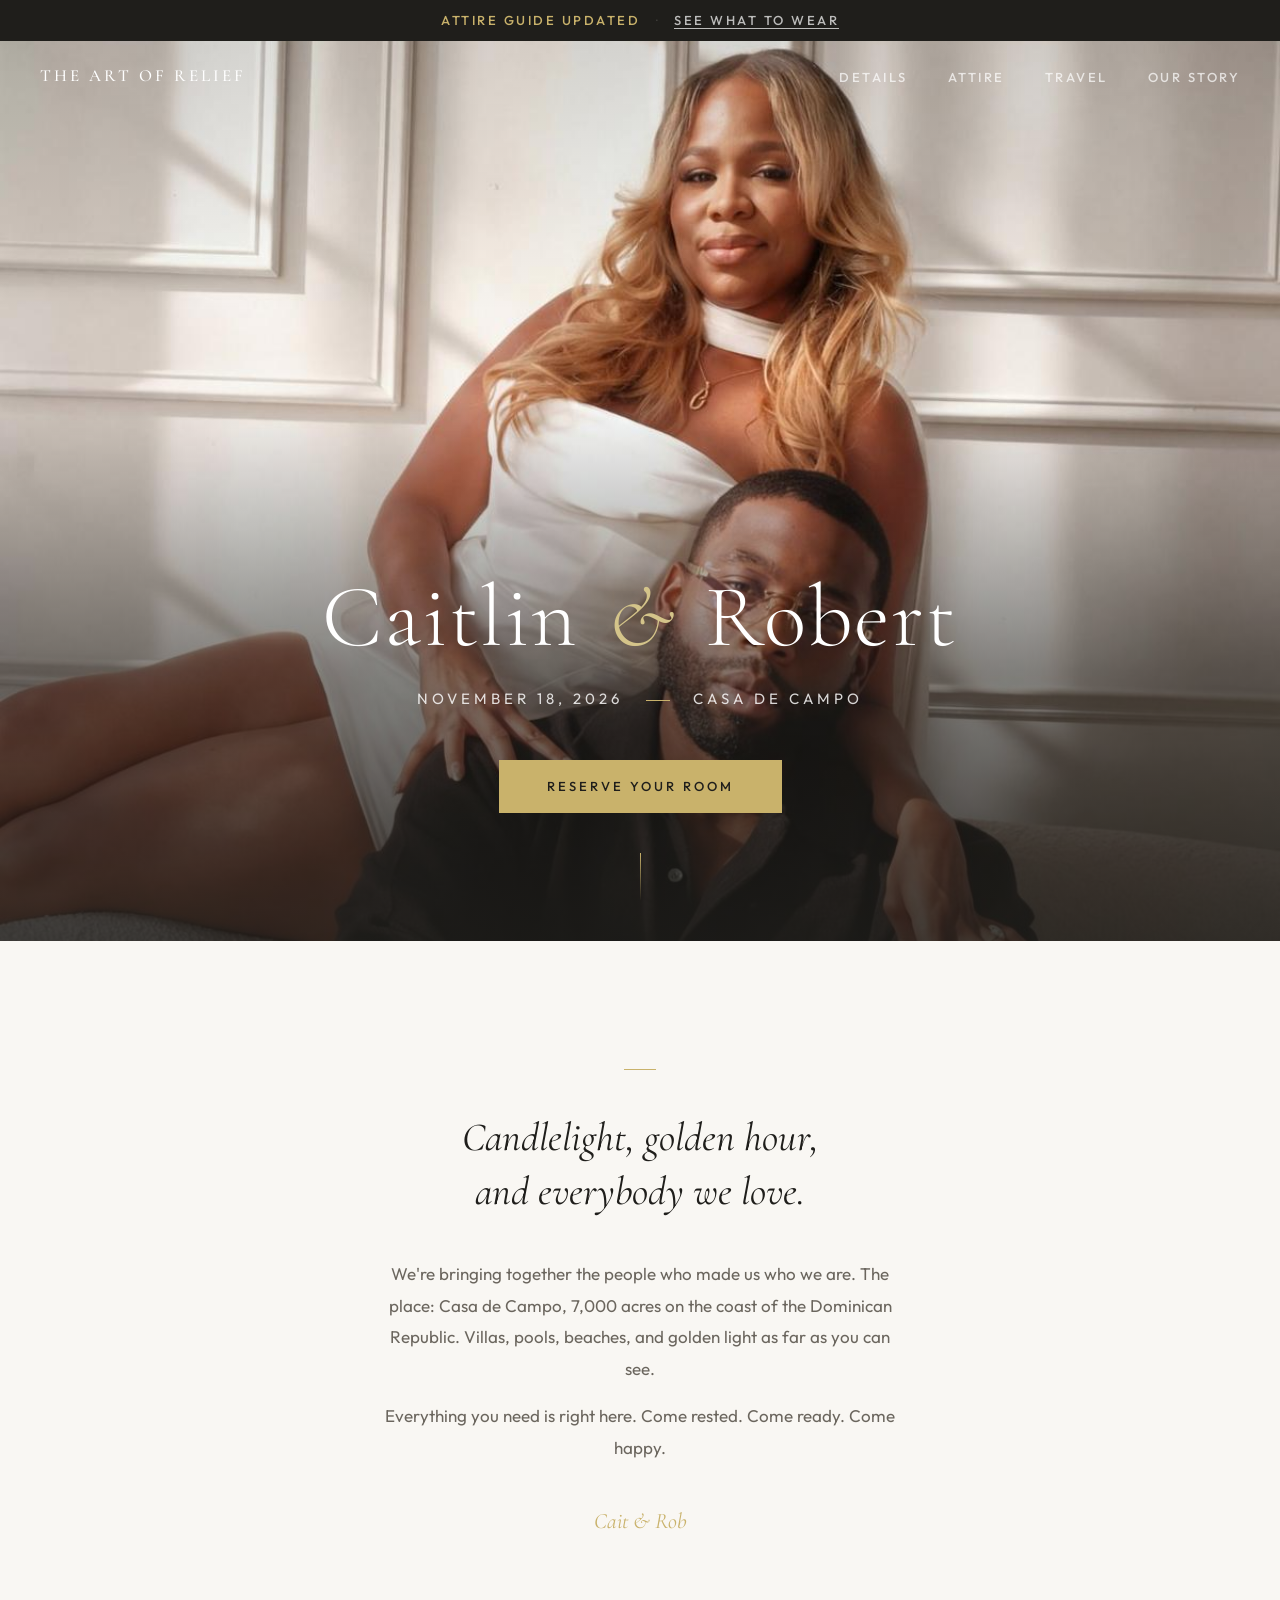
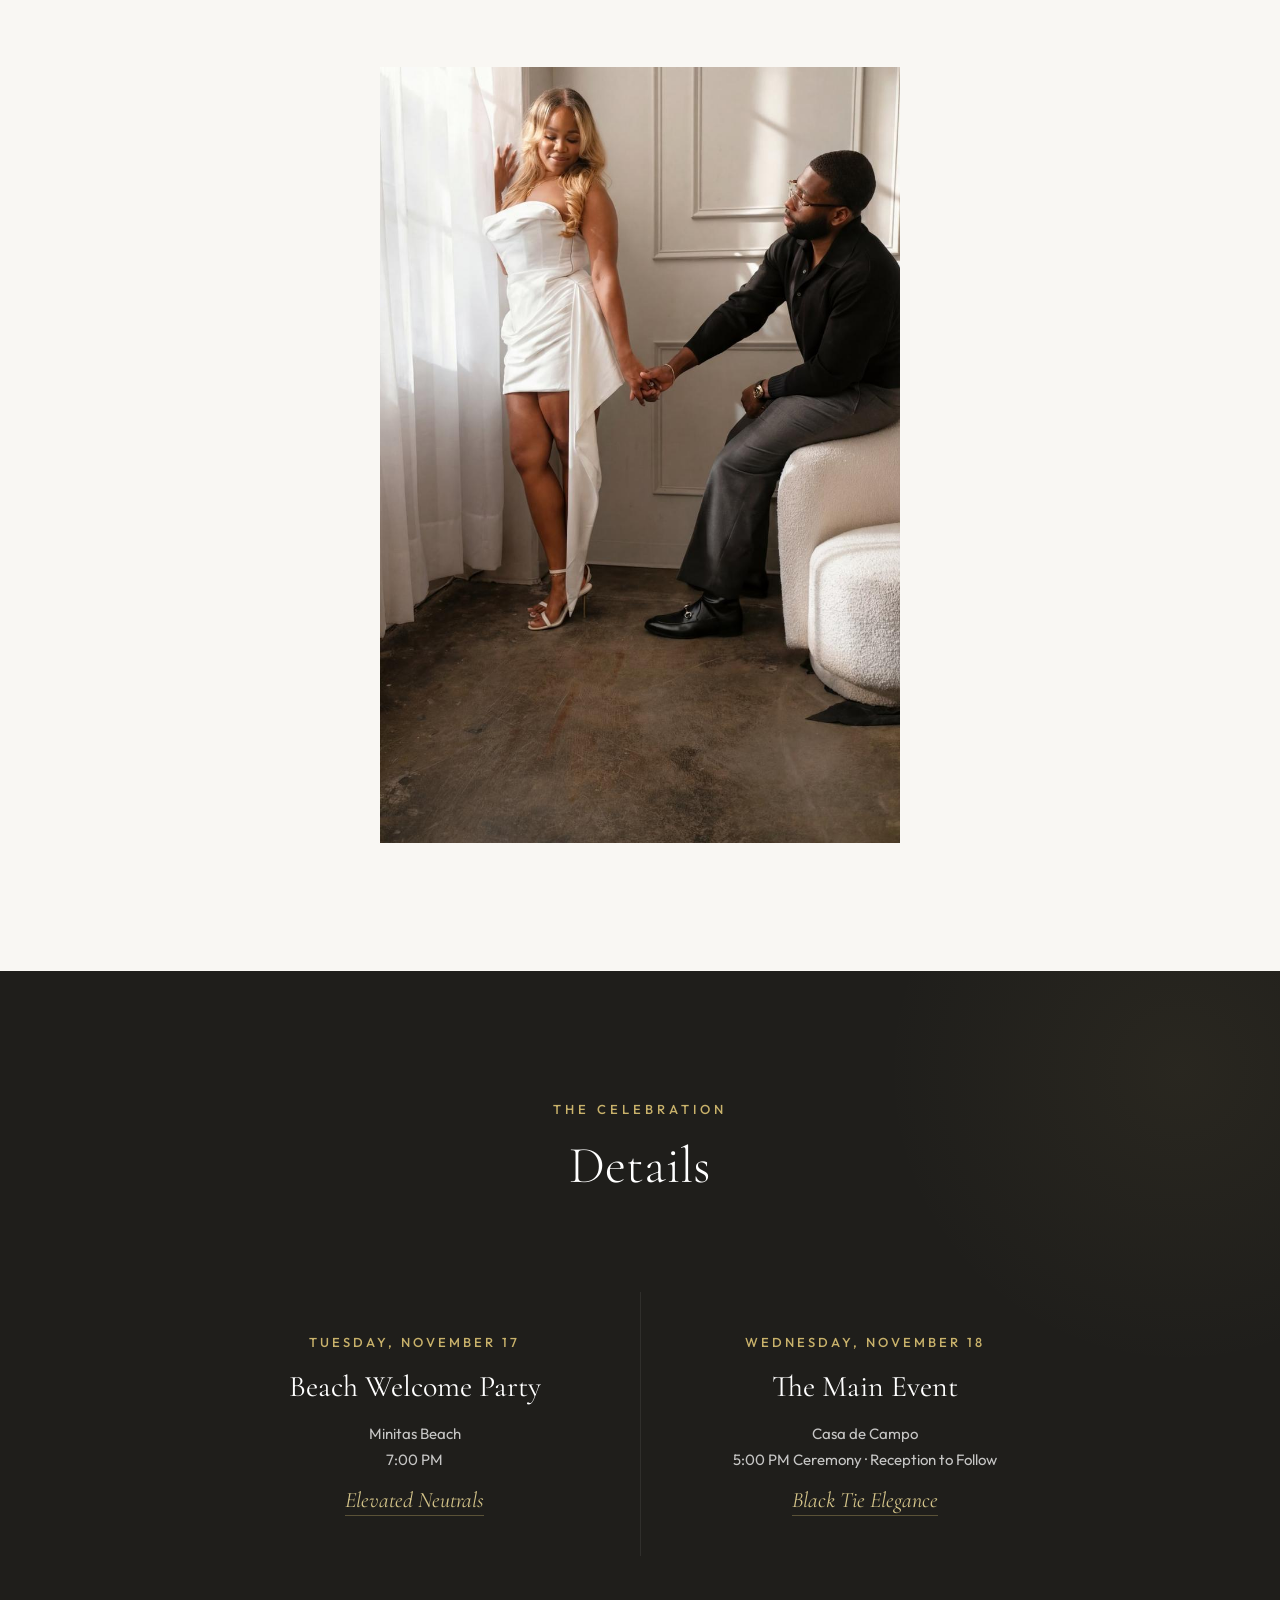
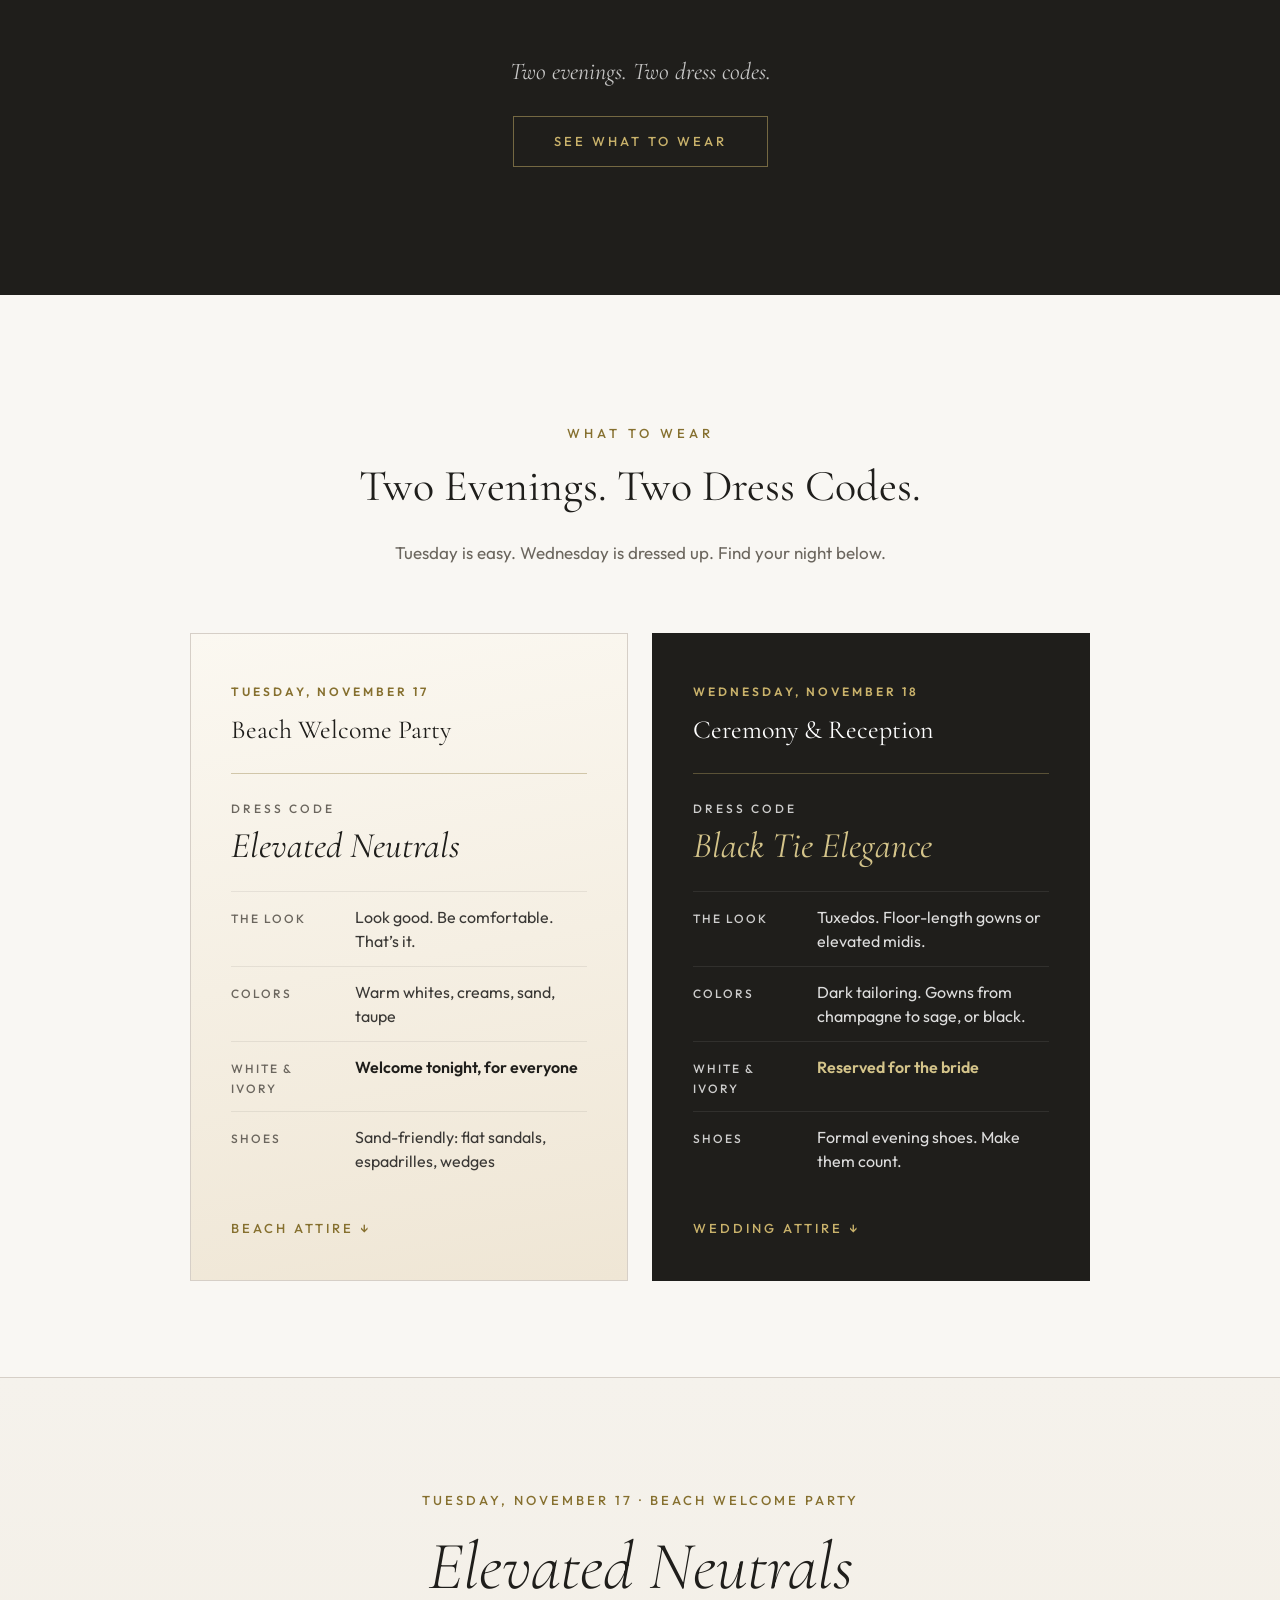
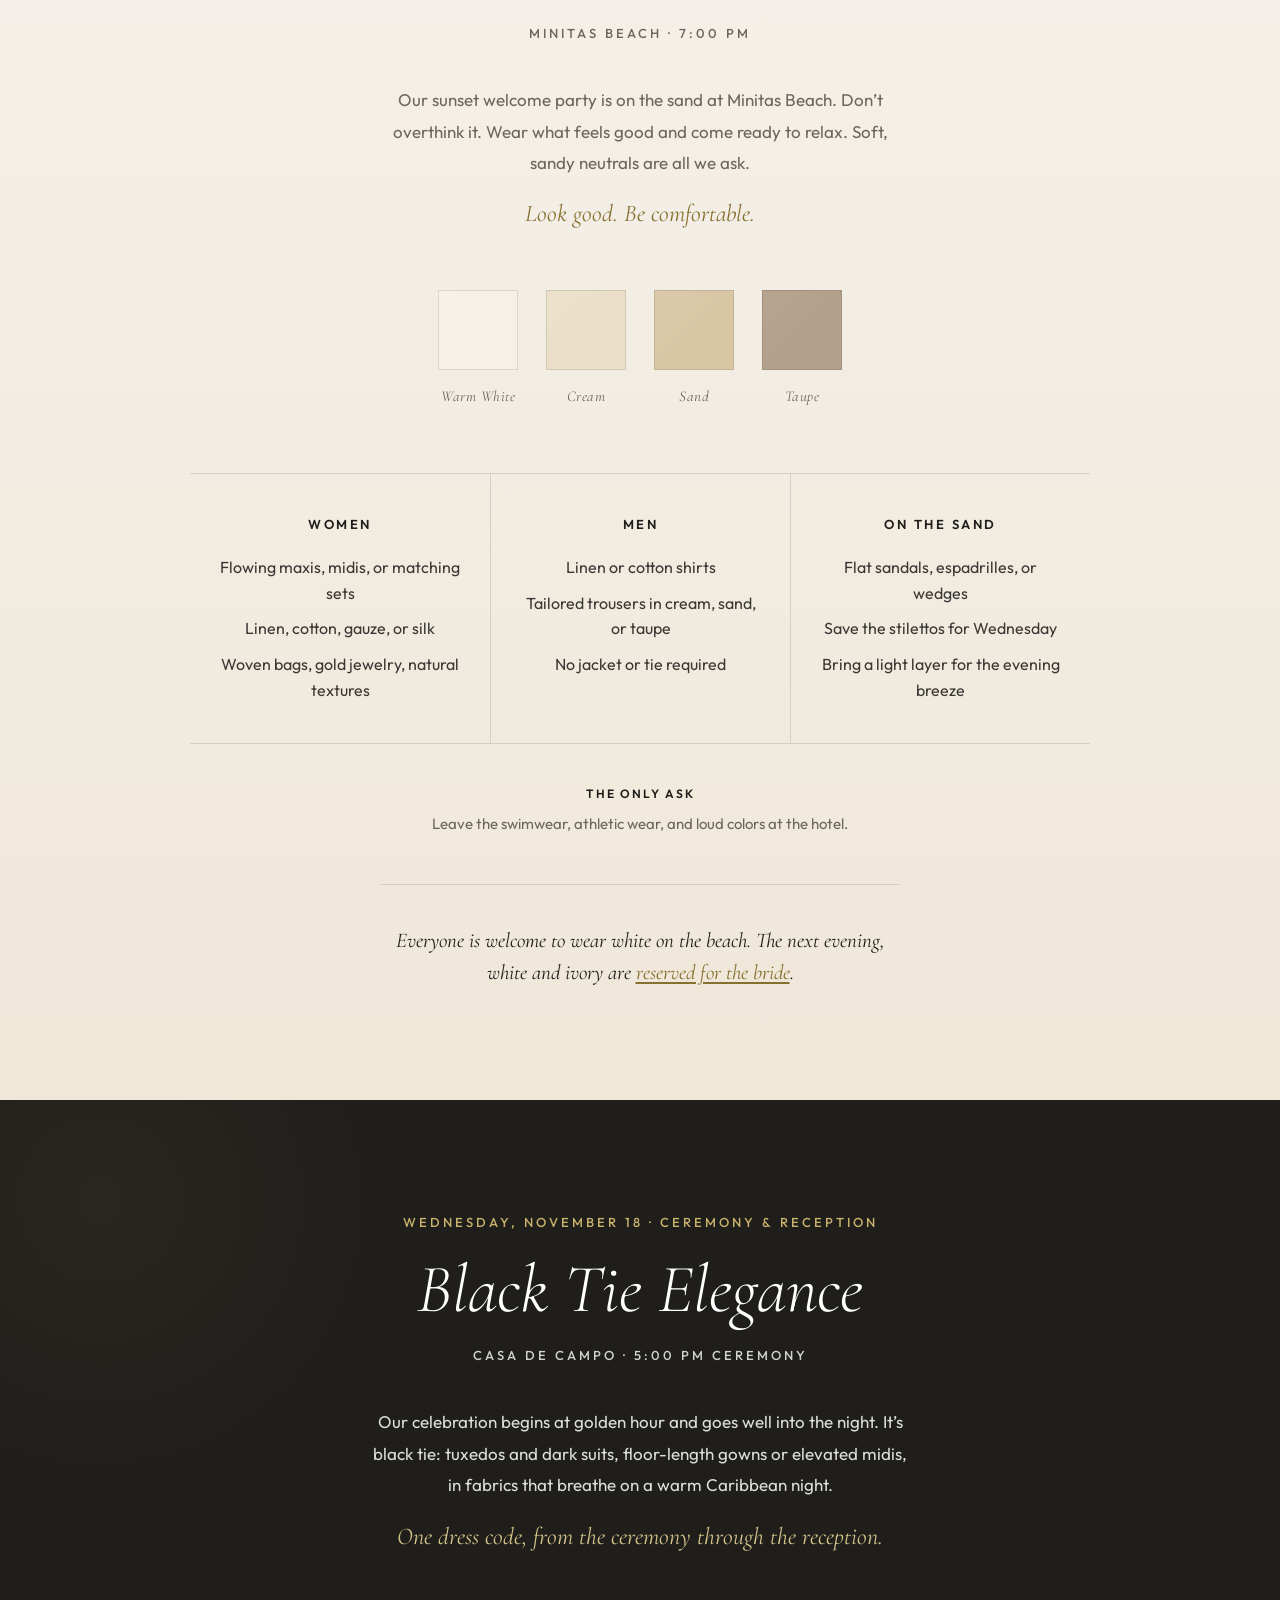
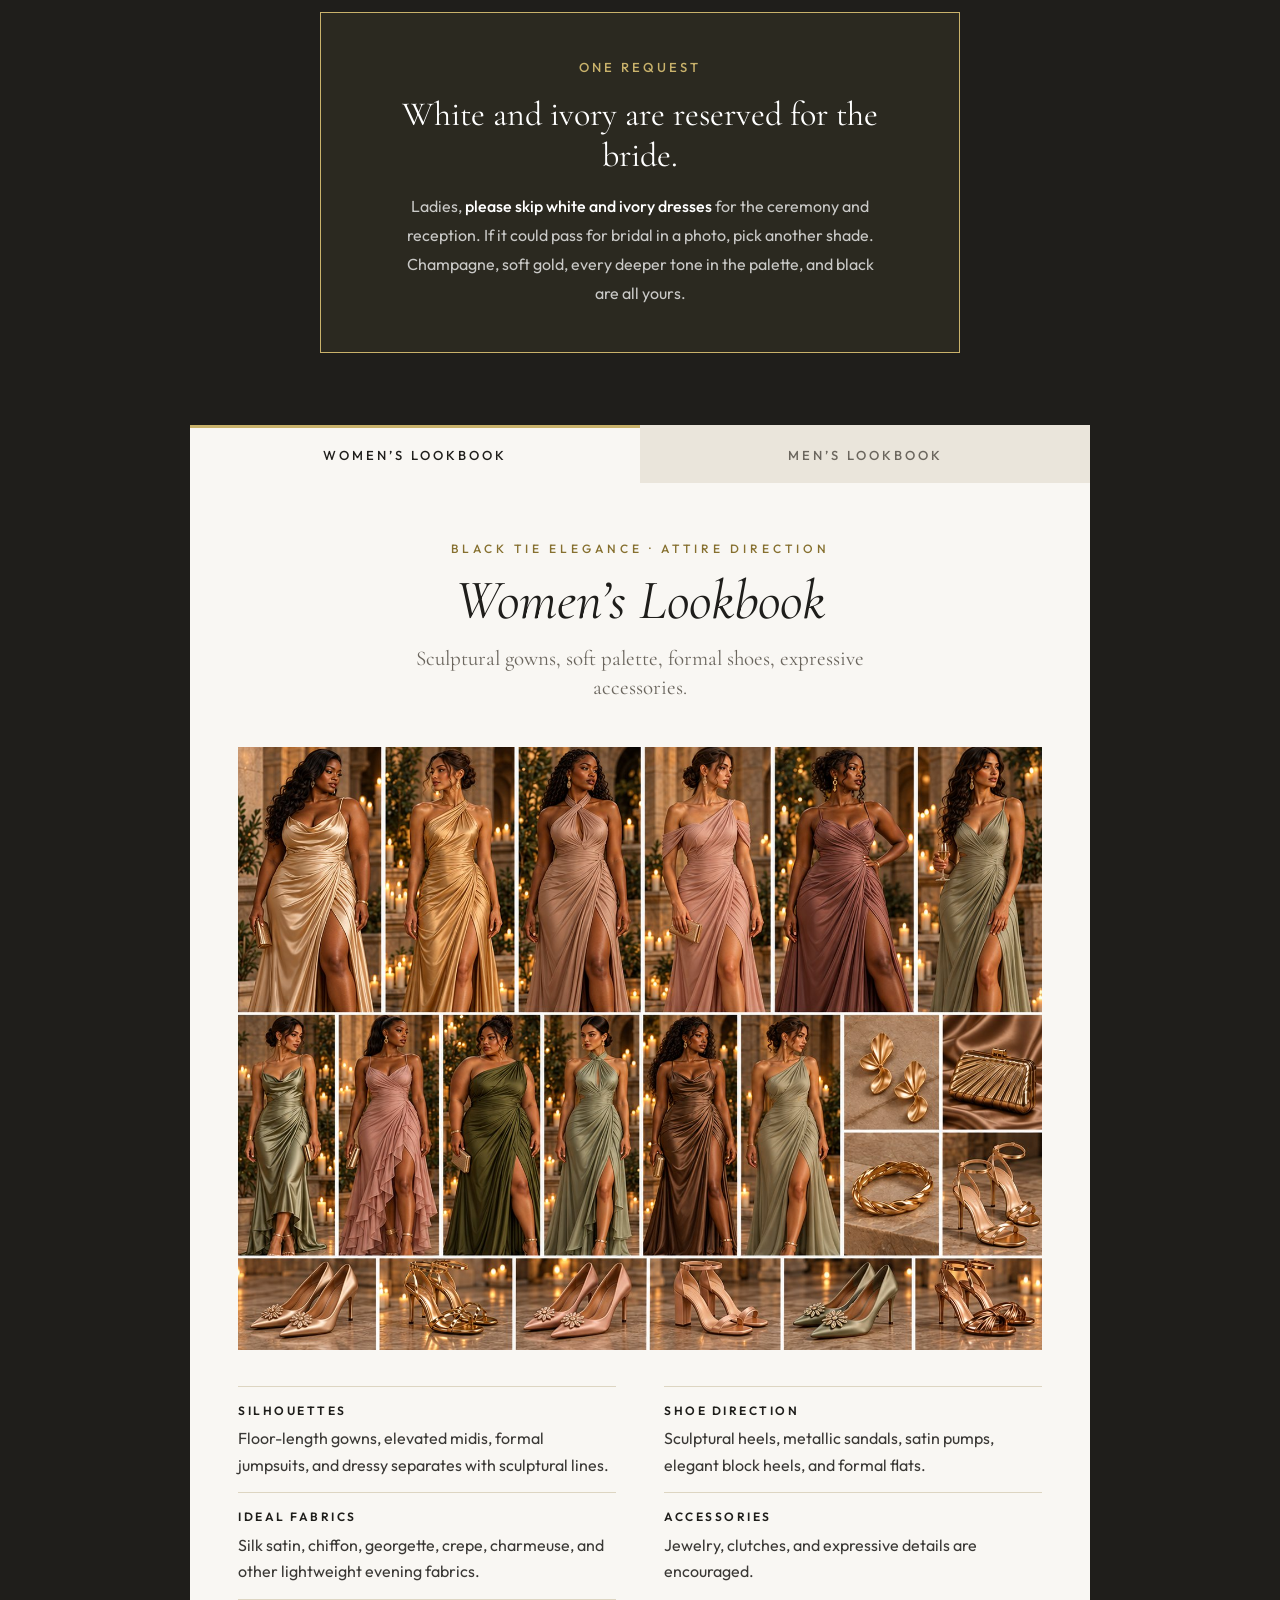
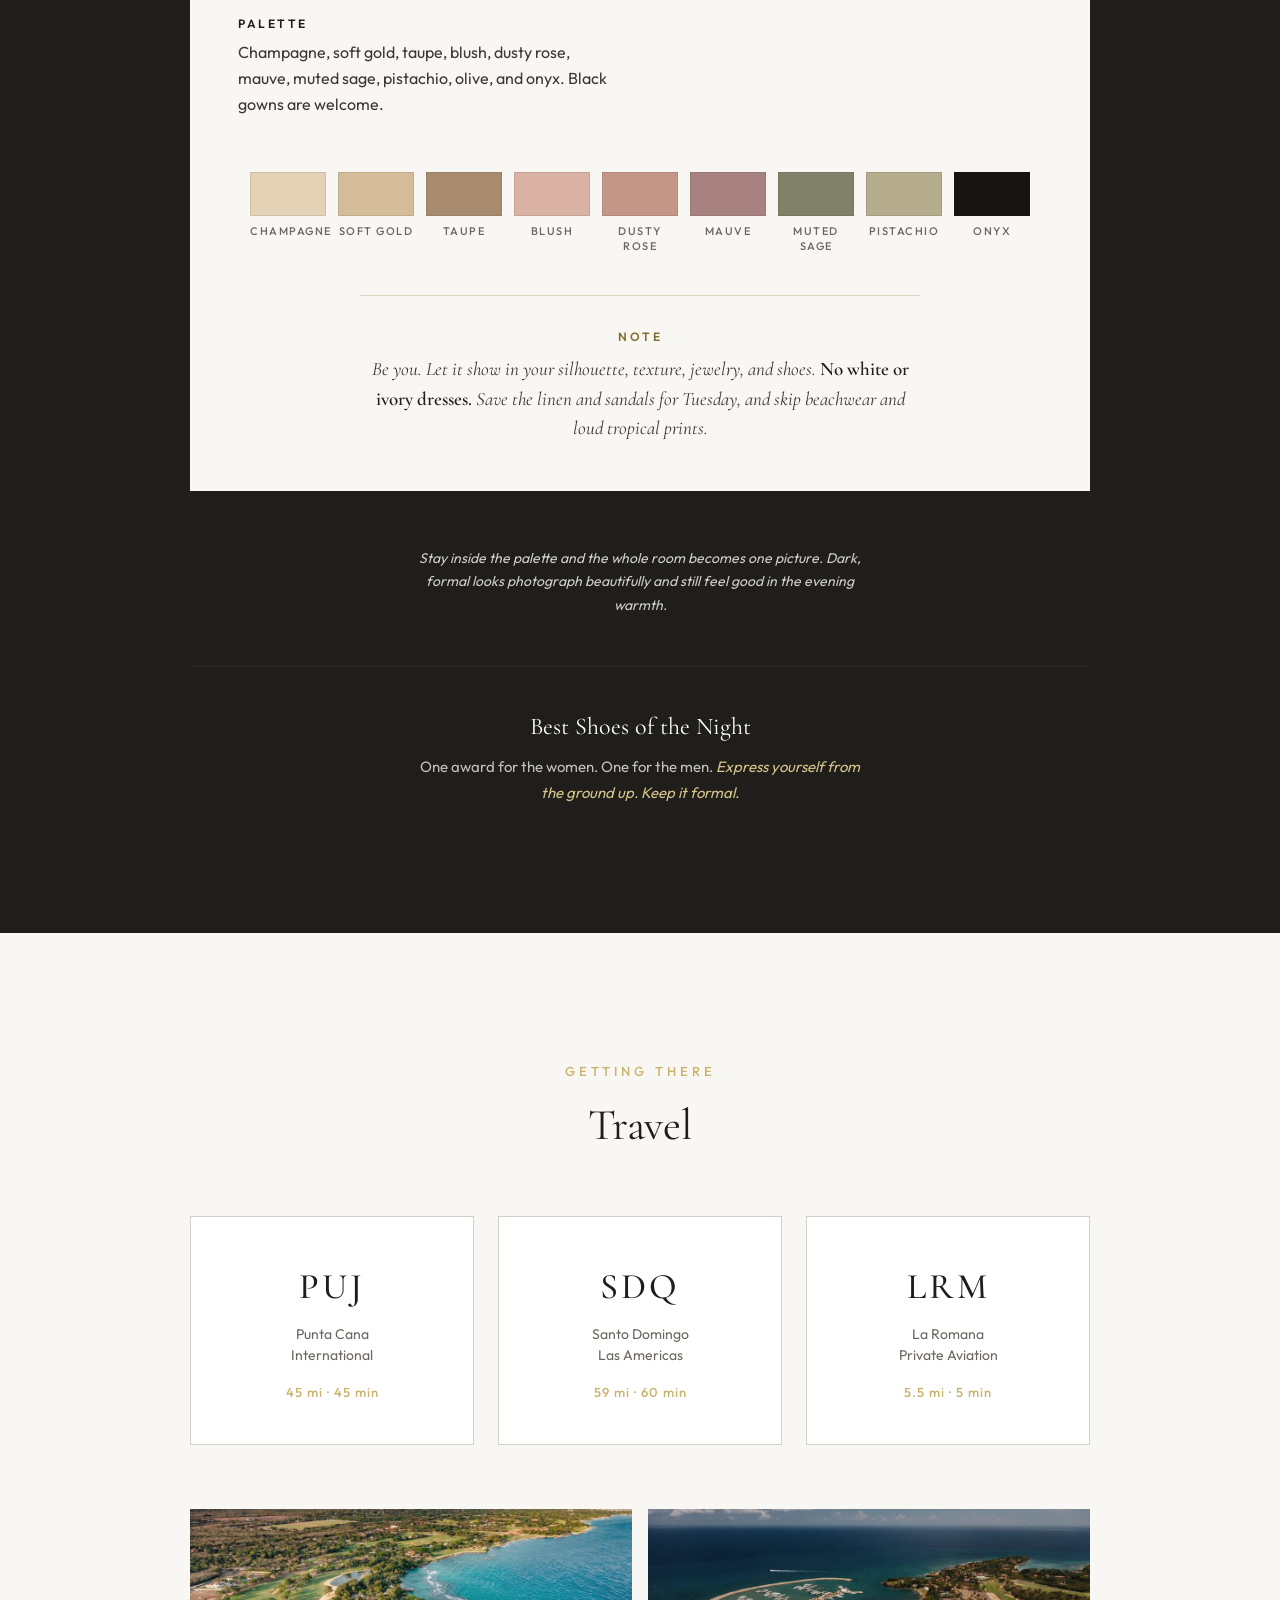
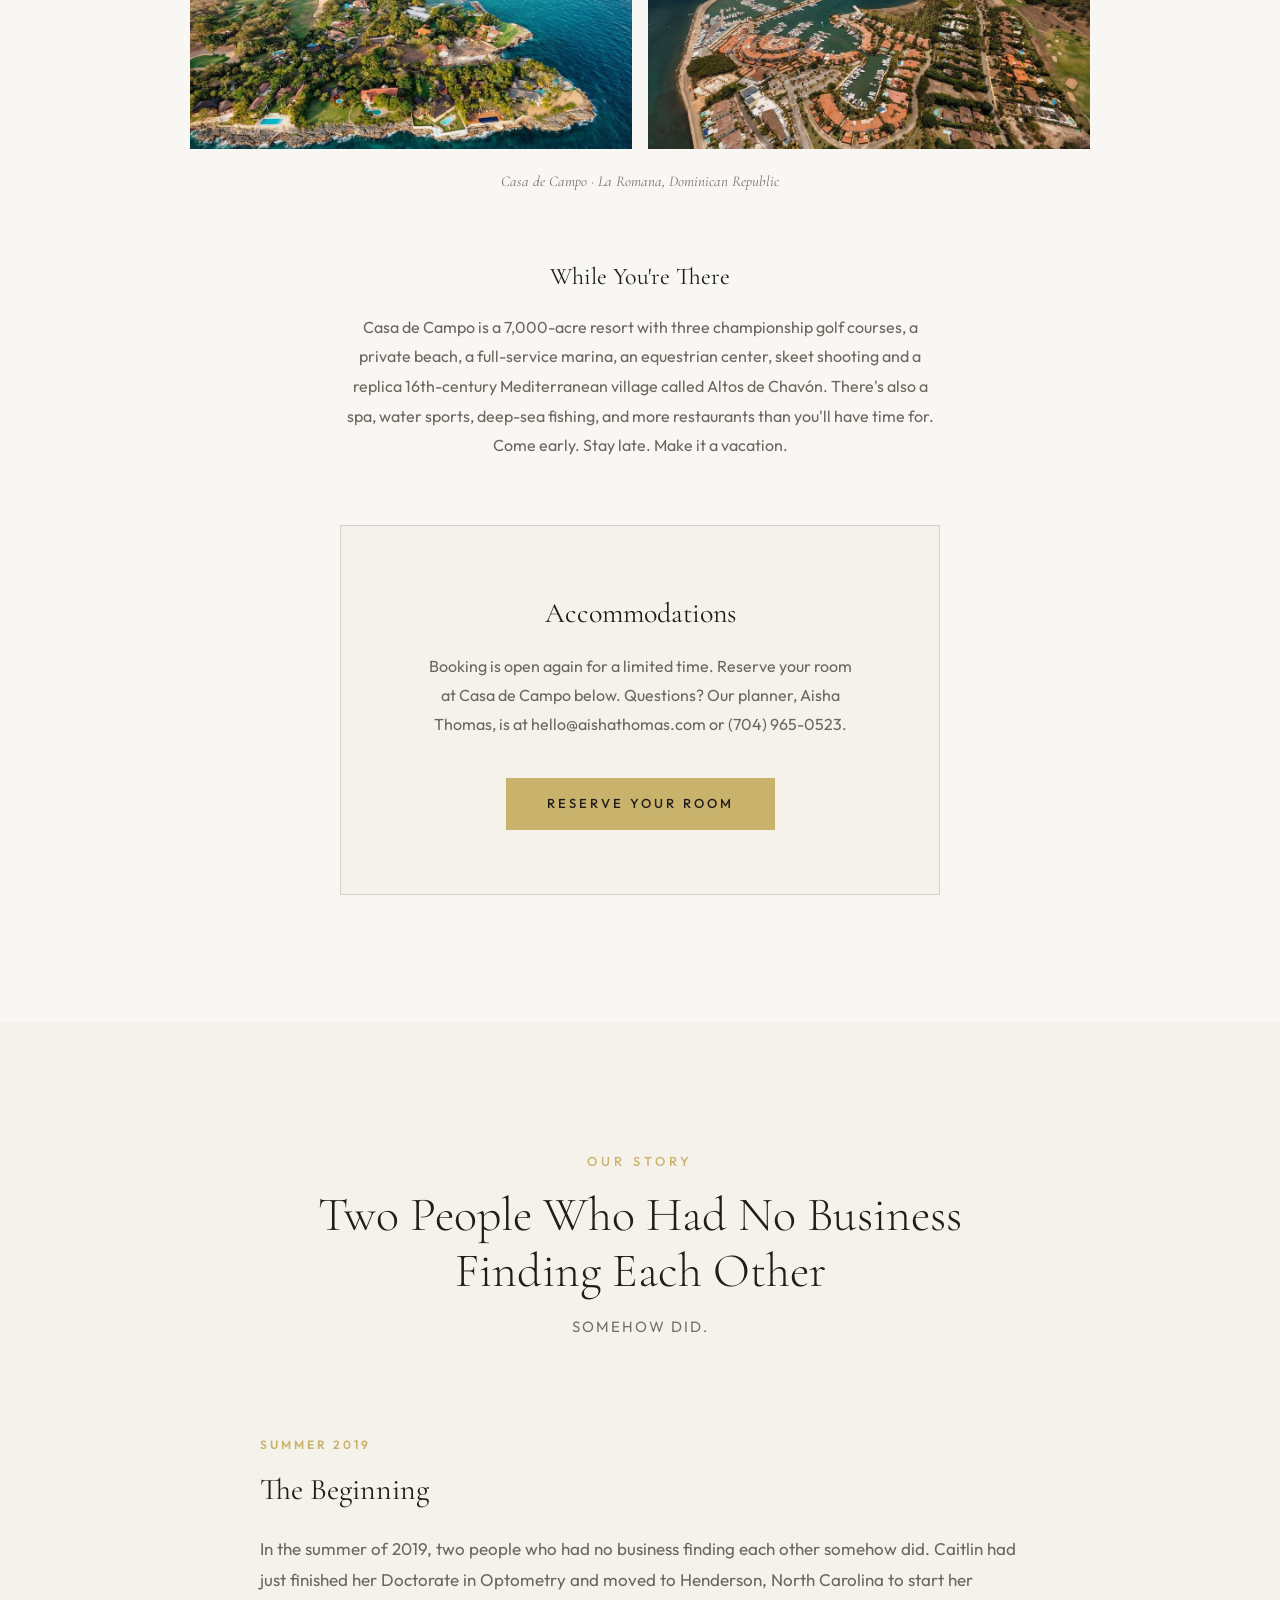
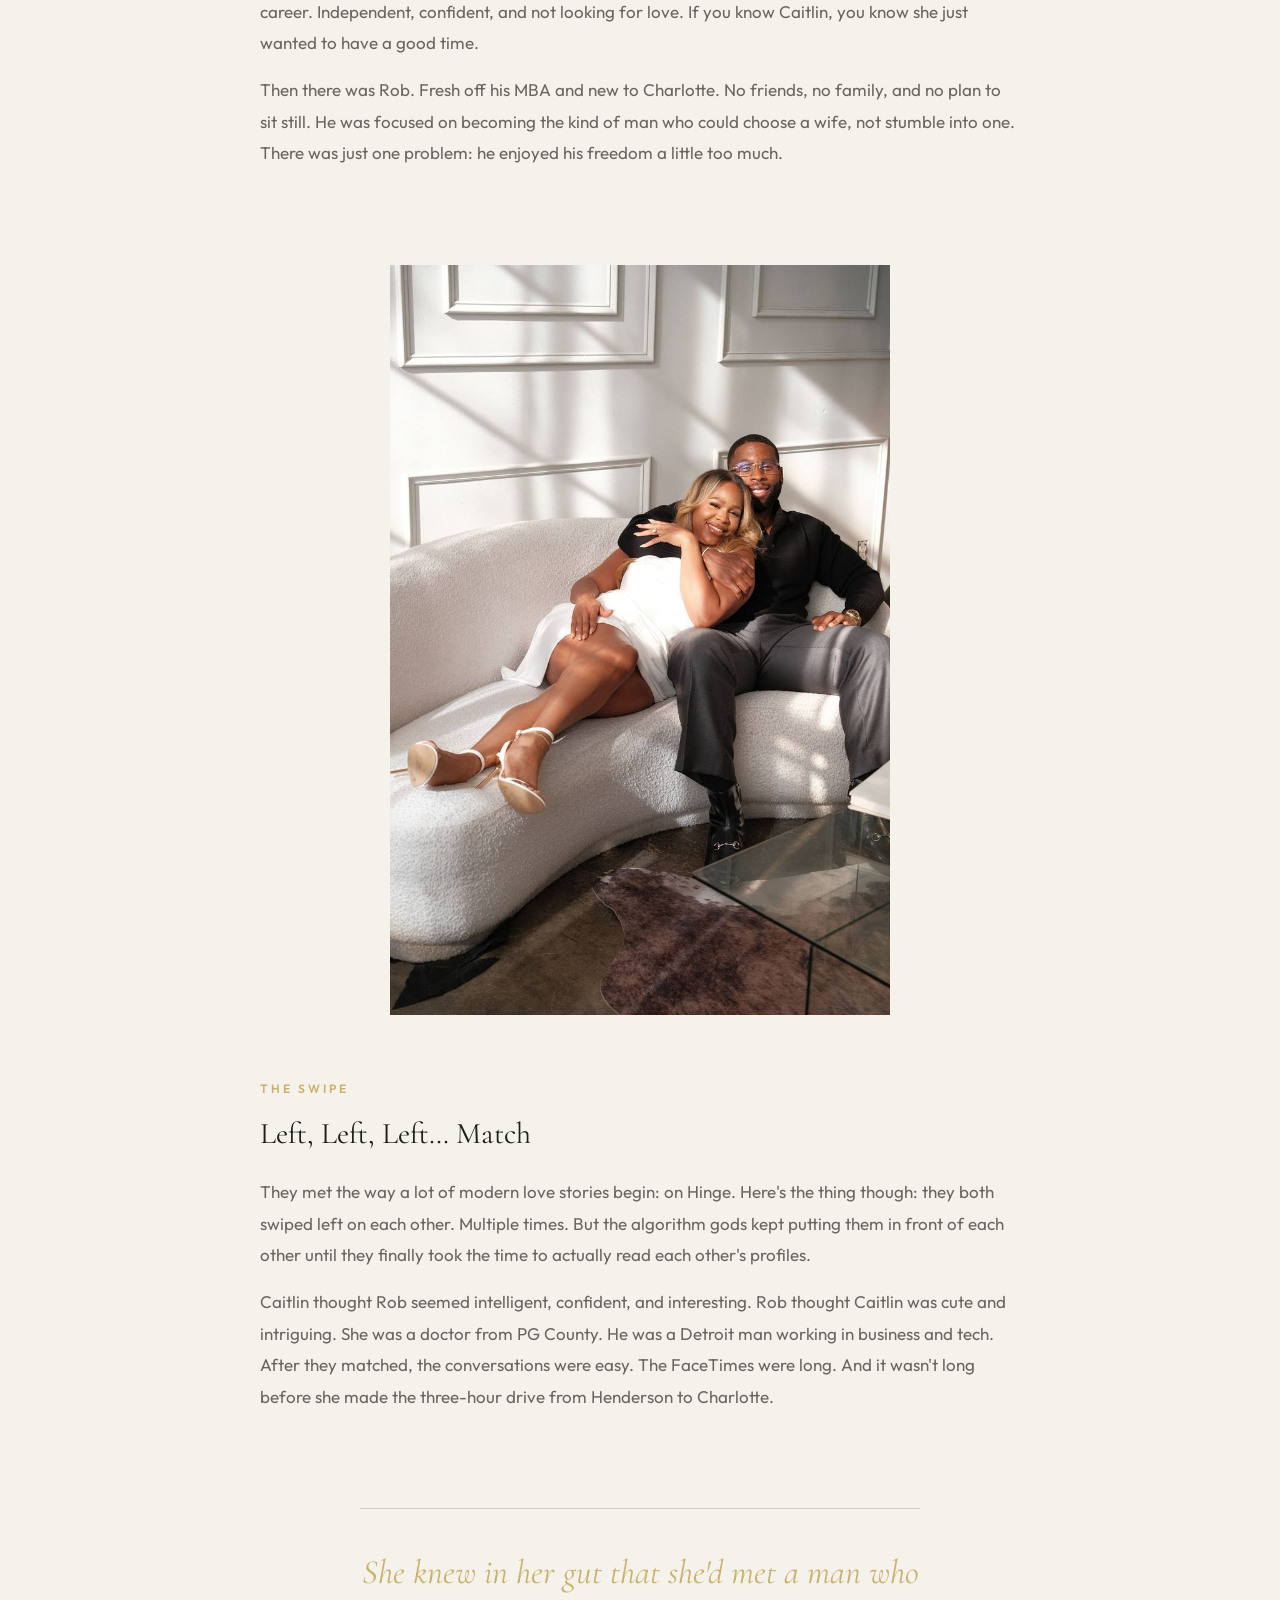
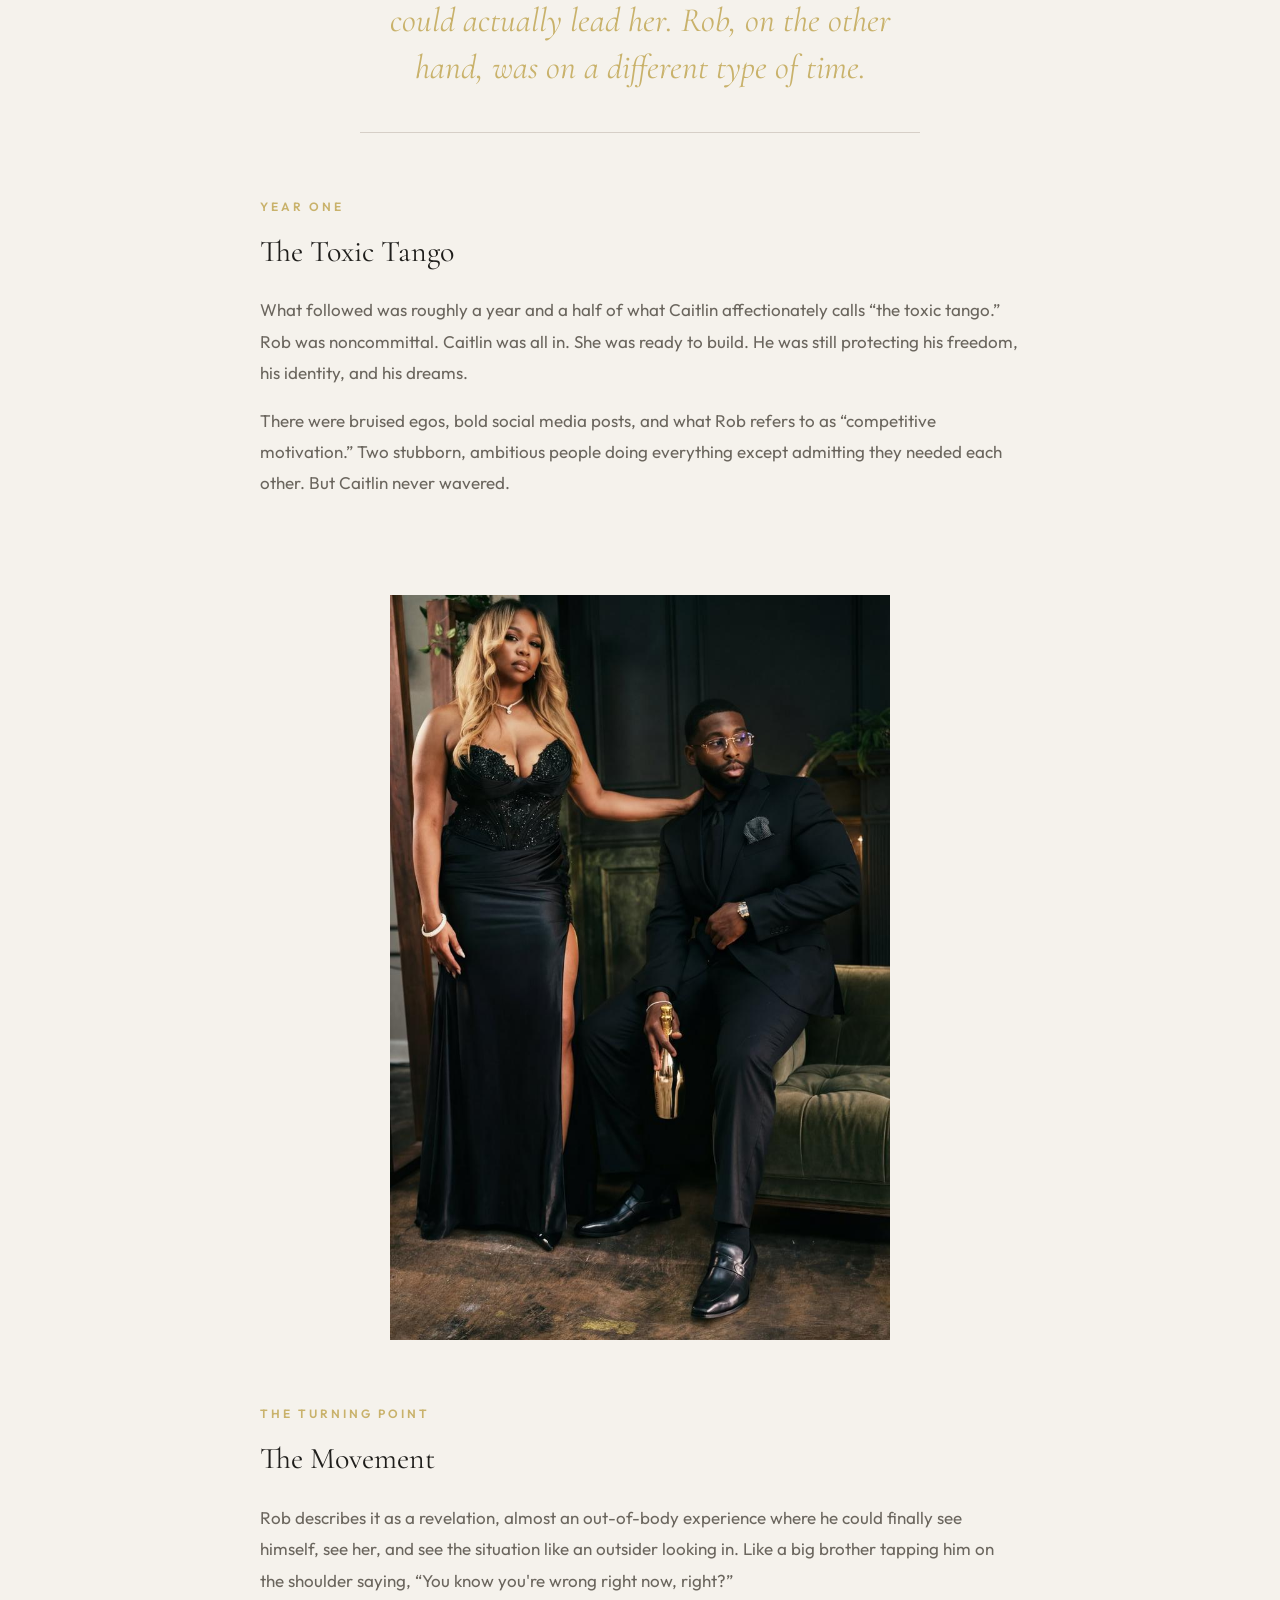
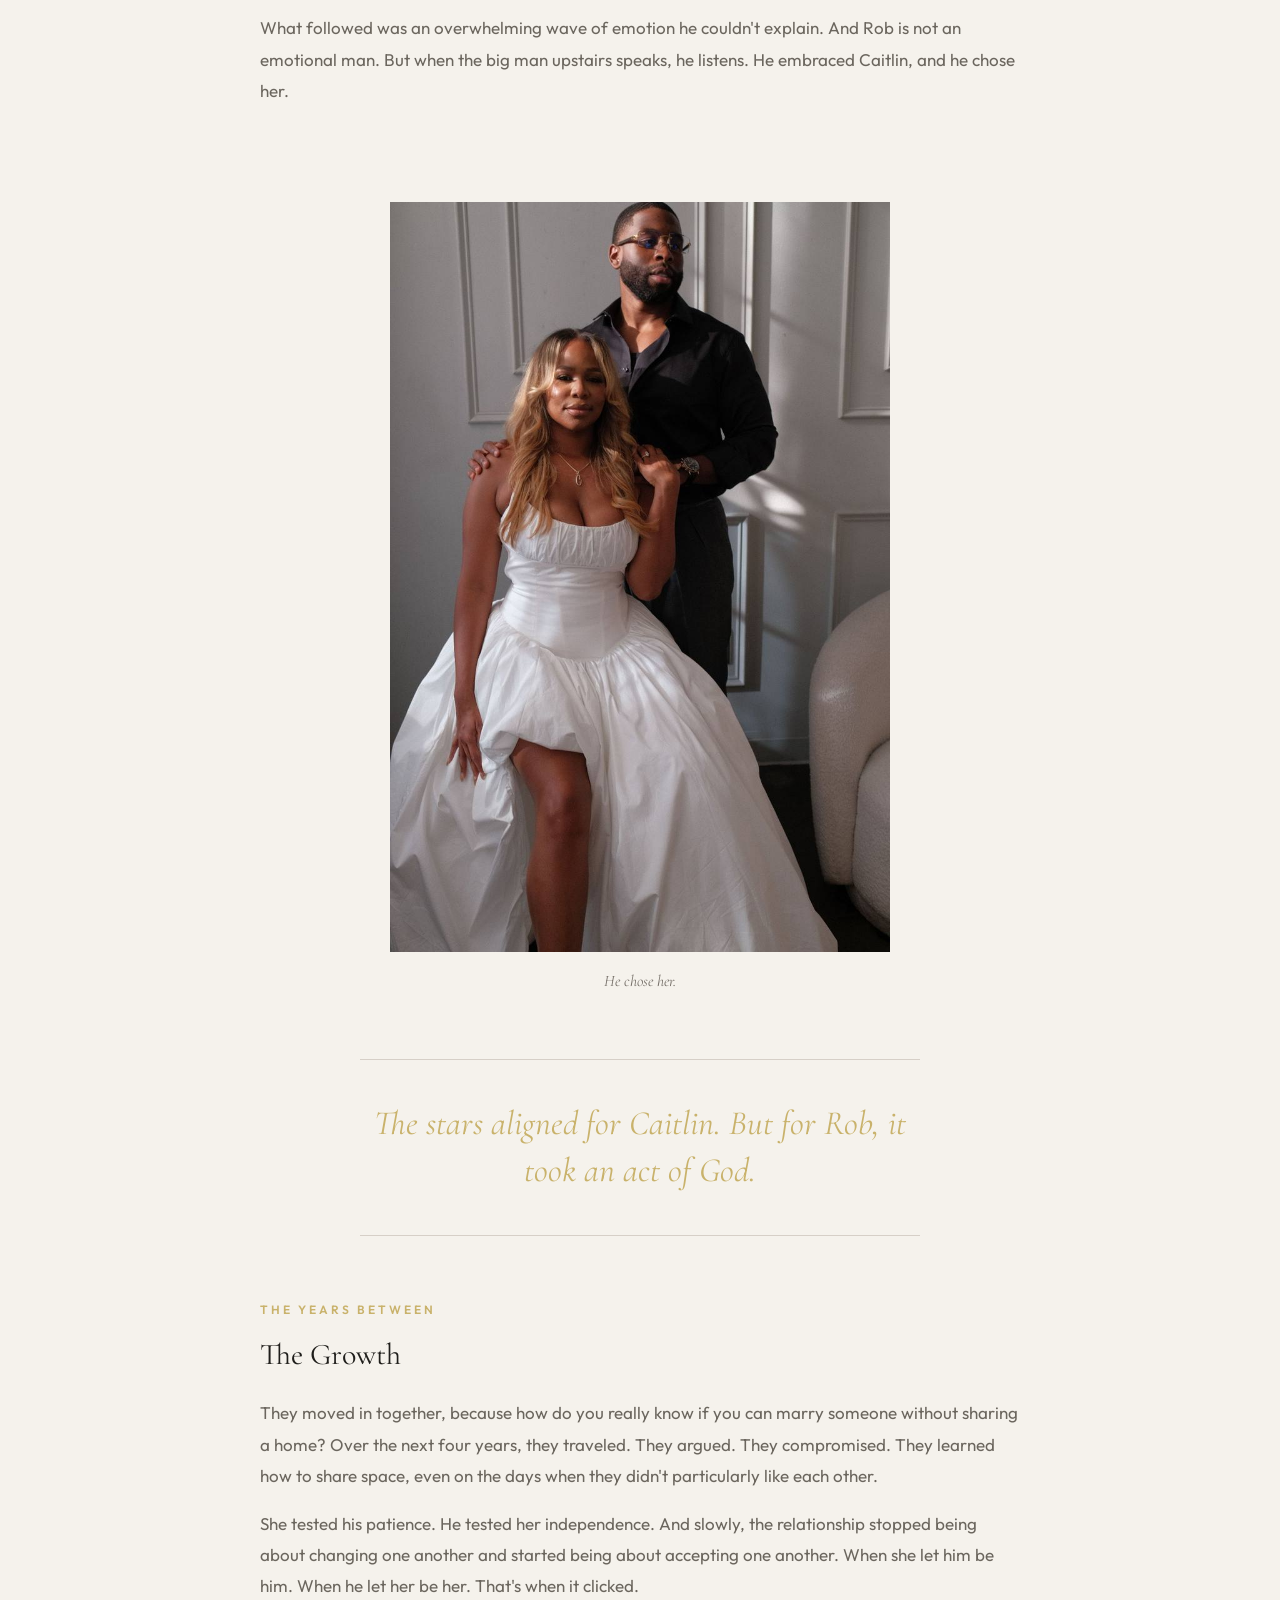
==== commit 31c1756d: "Add Reserve Your Room to hero; keep top banner on one line on phones Co-Authored-By: Claude Opus 5.5" ====
--- a/index.html
+++ b/index.html
@@ -253,13 +253,16 @@
 .lb-note strong{font-weight:600;font-style:normal;color:var(--onyx)}
 @media(max-width:760px){.lb-p{padding:40px 20px 36px}.lb-g{gap:24px;margin:32px 0}.lb-rows{columns:1}.lb-sw div{width:68px}.lb-tab{letter-spacing:2px;font-size:12px;padding:17px 6px 18px}}
 .wd .att-note{margin-top:56px;color:rgba(255,255,255,.78)}
+.tb-mob{display:none}
+@media(max-width:600px){.tb-hide{display:none!important}.tb-mob{display:inline}}
+@media(max-width:380px){a[href="#attire"][style*="underline"]{letter-spacing:1.2px!important;font-size:12px!important}}
 </style>
 </head>
 <body>
 <div style="background:#1F1E1B;padding:10px 24px;text-align:center;display:flex;align-items:center;justify-content:center;gap:16px;flex-wrap:wrap;z-index:101;position:relative">
-  <span style="font-family:'Outfit',sans-serif;font-size:13px;font-weight:500;letter-spacing:2.5px;text-transform:uppercase;color:#C9B26B">Attire Guide Updated</span>
-  <span style="color:rgba(255,255,255,.15);font-size:13px">&middot;</span>
-  <a href="#attire" style="font-family:'Outfit',sans-serif;font-size:13px;font-weight:500;letter-spacing:2.5px;text-transform:uppercase;color:rgba(255,255,255,.7);text-decoration:underline;text-underline-offset:3px">See What to Wear</a>
+  <span class="tb-hide" style="font-family:'Outfit',sans-serif;font-size:13px;font-weight:500;letter-spacing:2.5px;text-transform:uppercase;color:#C9B26B">Attire Guide Updated</span>
+  <span class="tb-hide" style="color:rgba(255,255,255,.15);font-size:13px">&middot;</span>
+  <a href="#attire" style="font-family:'Outfit',sans-serif;font-size:13px;font-weight:500;letter-spacing:2.5px;text-transform:uppercase;color:rgba(255,255,255,.7);text-decoration:underline;text-underline-offset:3px"><span class="tb-mob">Attire Updated: </span>See What to Wear</a>
 </div>
 <nav class="nav" id="nav">
   <a href="#" class="nav-logo">The Art of Relief</a>
@@ -278,7 +281,8 @@
   <div class="hero-img"><img src="images/01_hero.jpg" alt="Caitlin and Robert"><div class="hero-ov"></div></div>
   <div class="hero-c">
     <h1 class="hero-n">Caitlin <span class="hero-a">&amp;</span> Robert</h1>
-    <p class="hero-d" style="margin-bottom:0">November 18, 2026 <span class="hero-dv"></span> Casa de Campo</p>
+    <p class="hero-d" style="margin-bottom:48px">November 18, 2026 <span class="hero-dv"></span> Casa de Campo</p>
+    <a href="https://traveljoy.com/bookings/tCUFfHruJ1WdQCEqVrQL6pGK" target="_blank" rel="noopener" class="hero-btn">Reserve Your Room</a>
   </div>
   <div class="hero-sc"><div class="hero-sl"></div></div>
 </section>
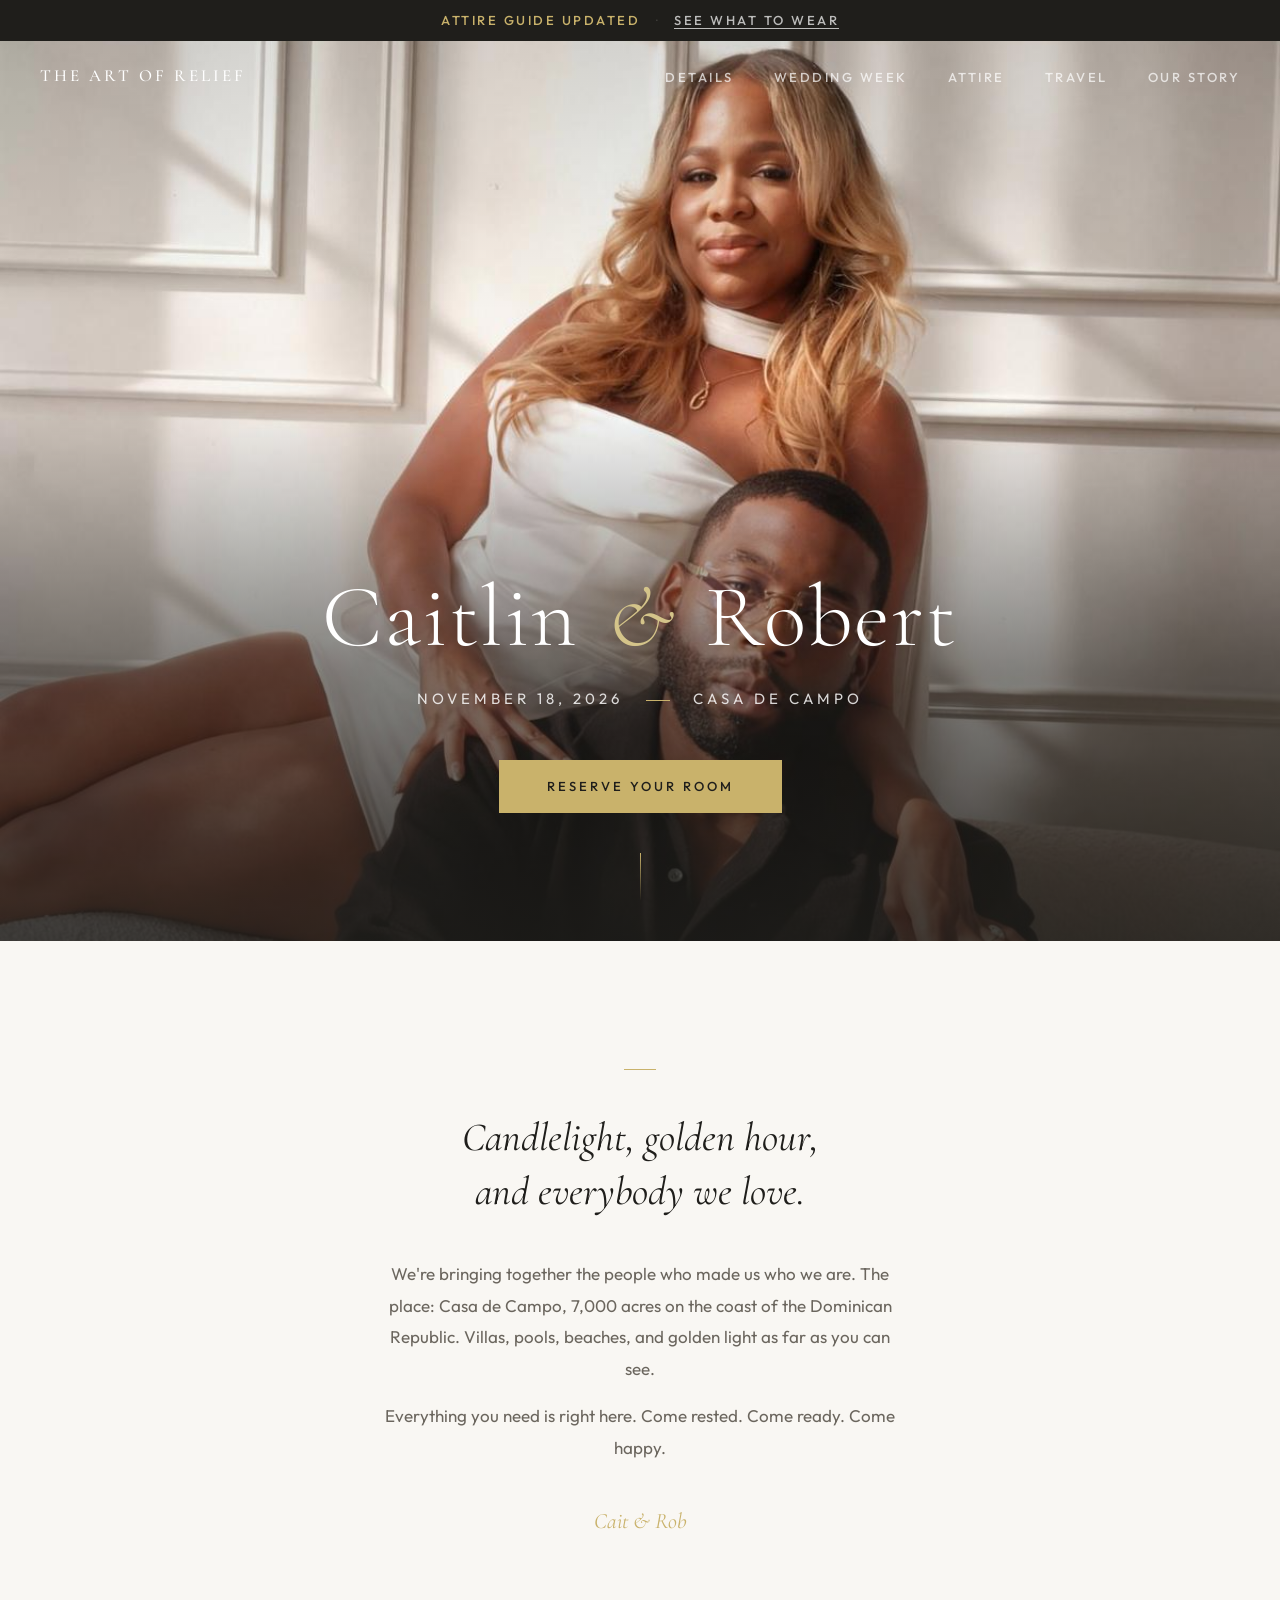
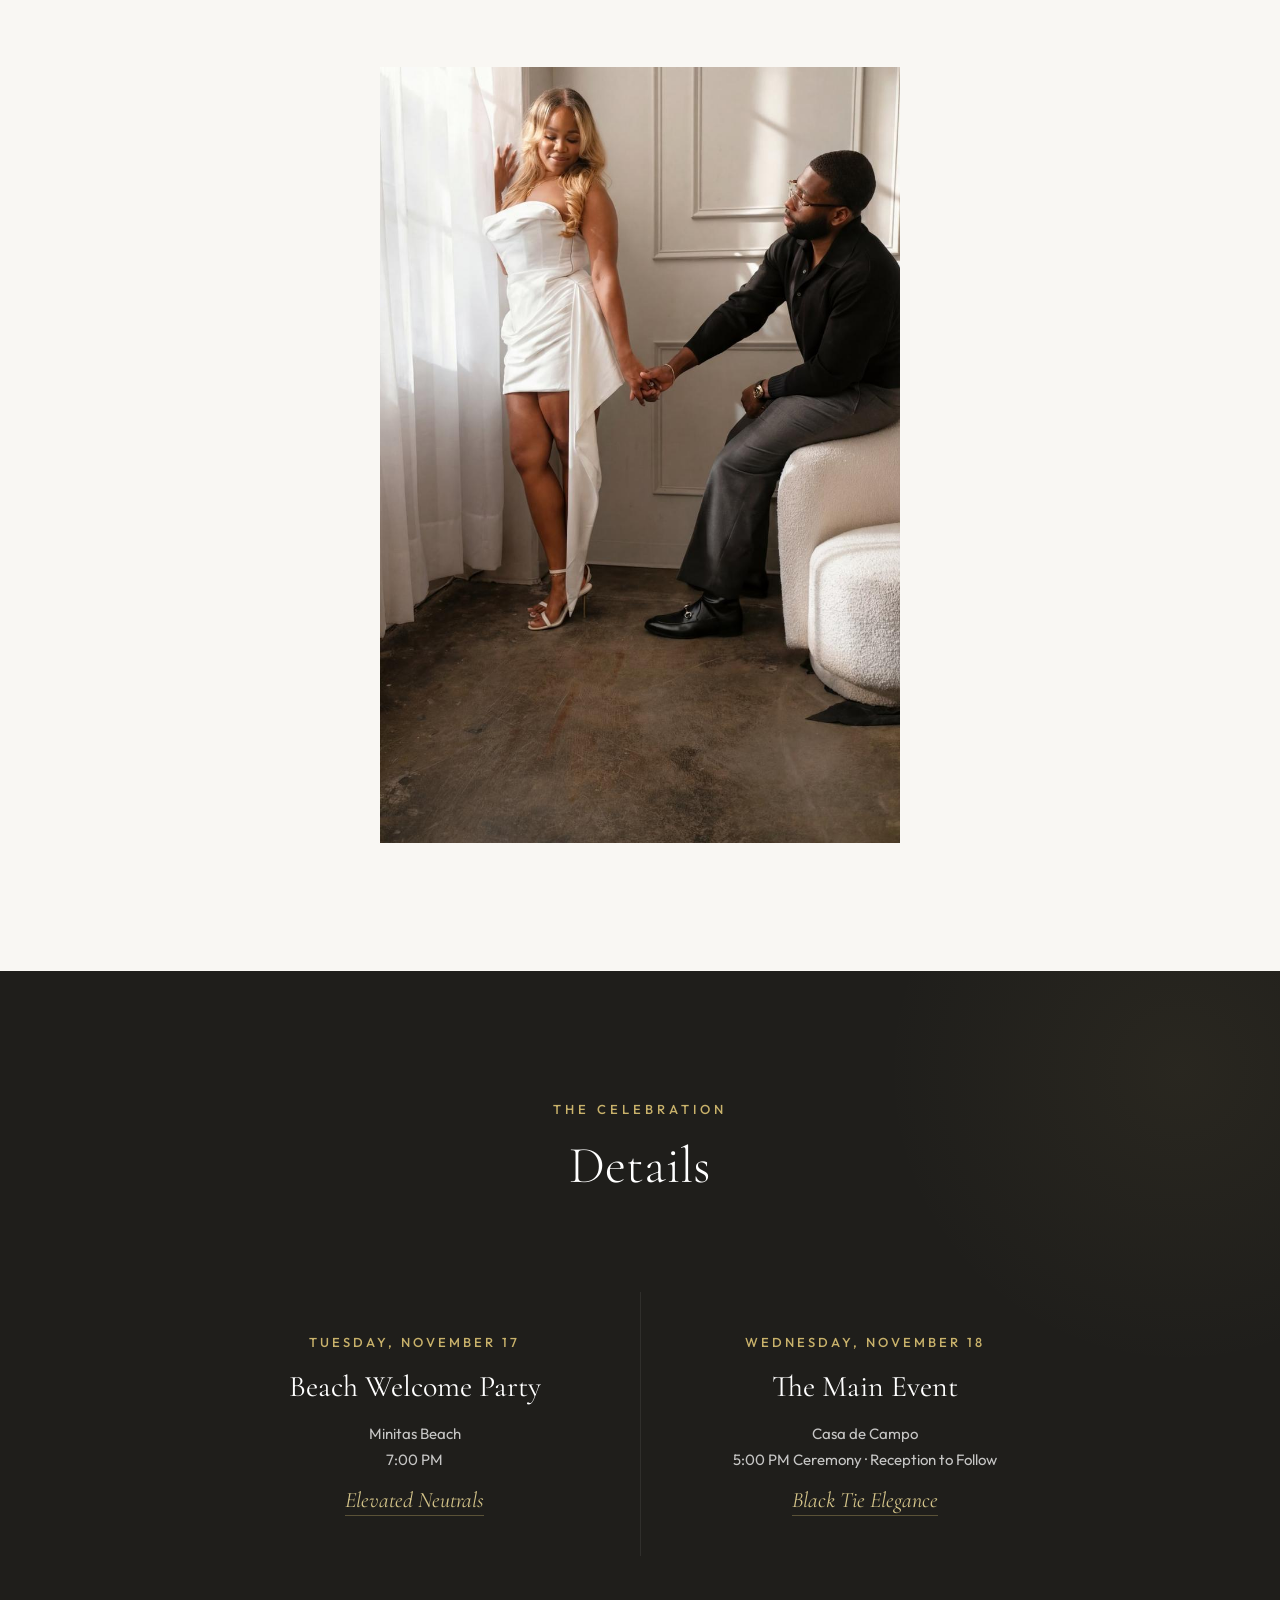
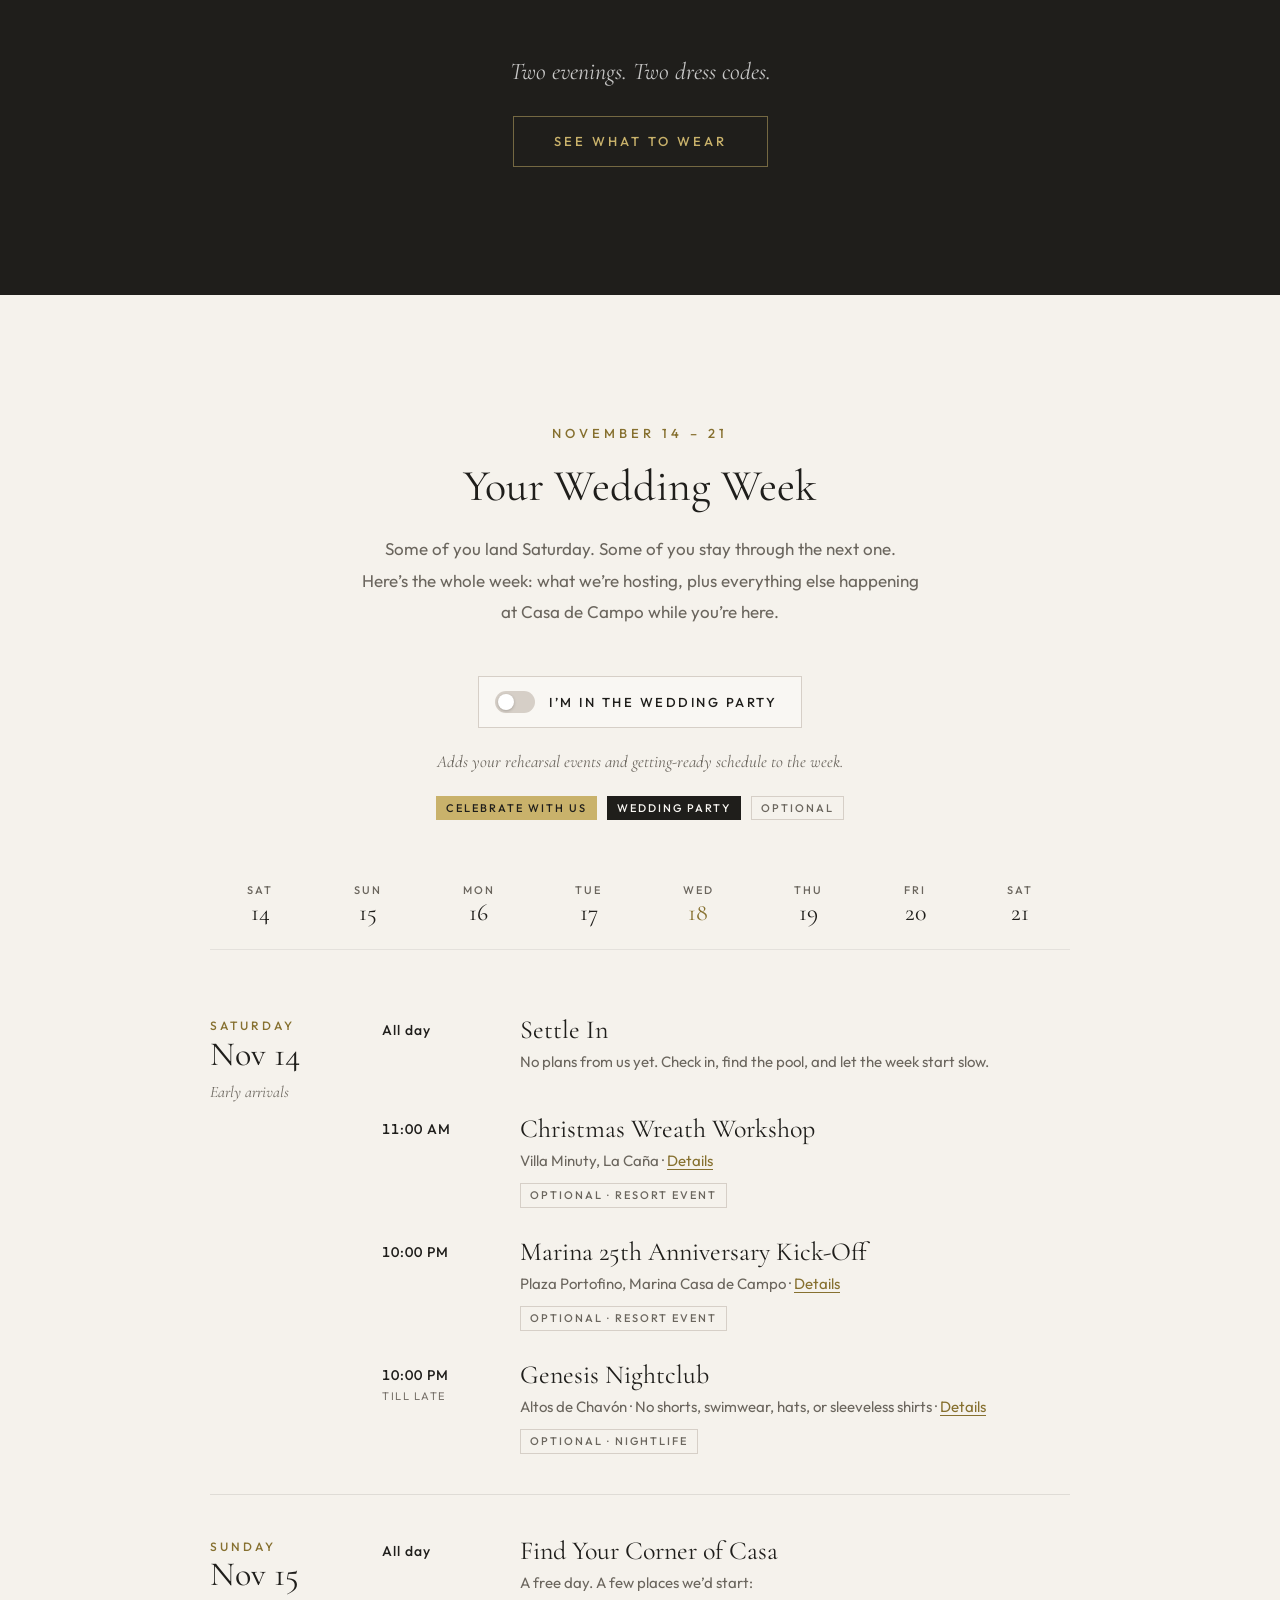
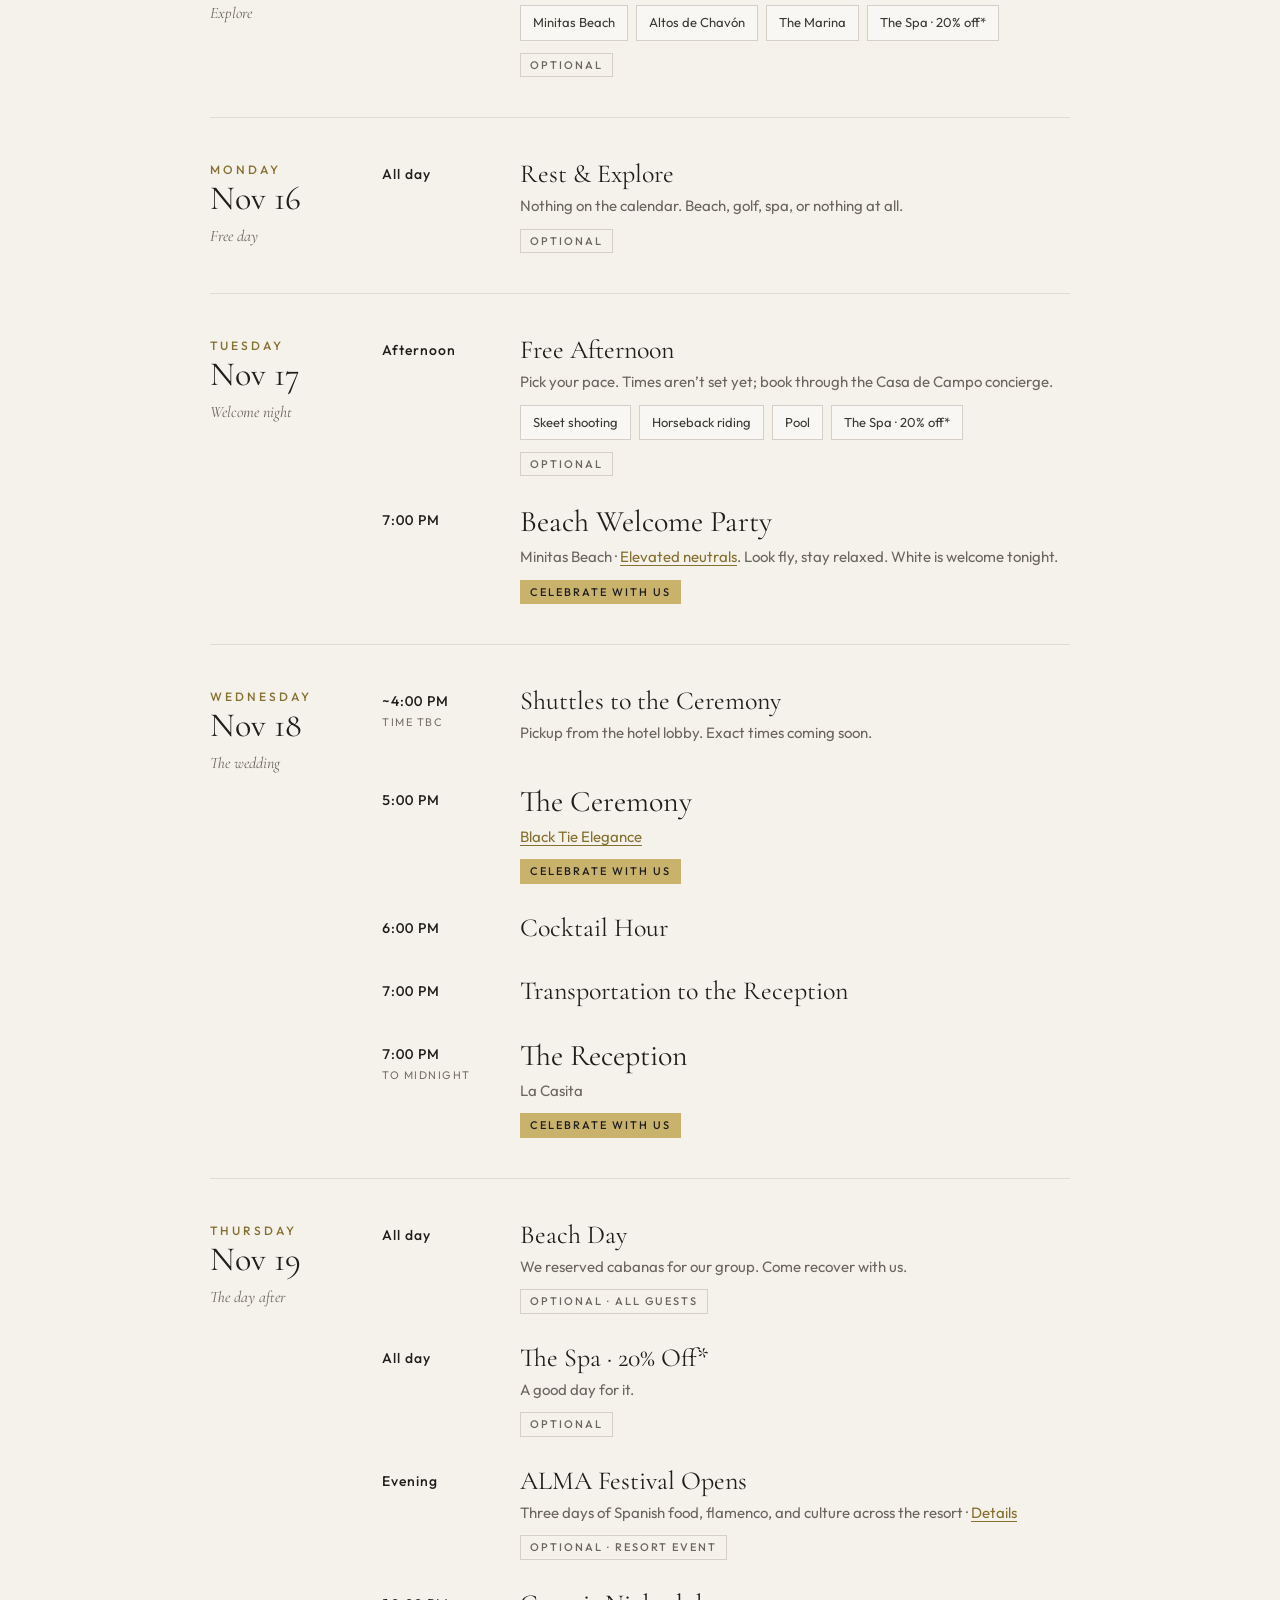
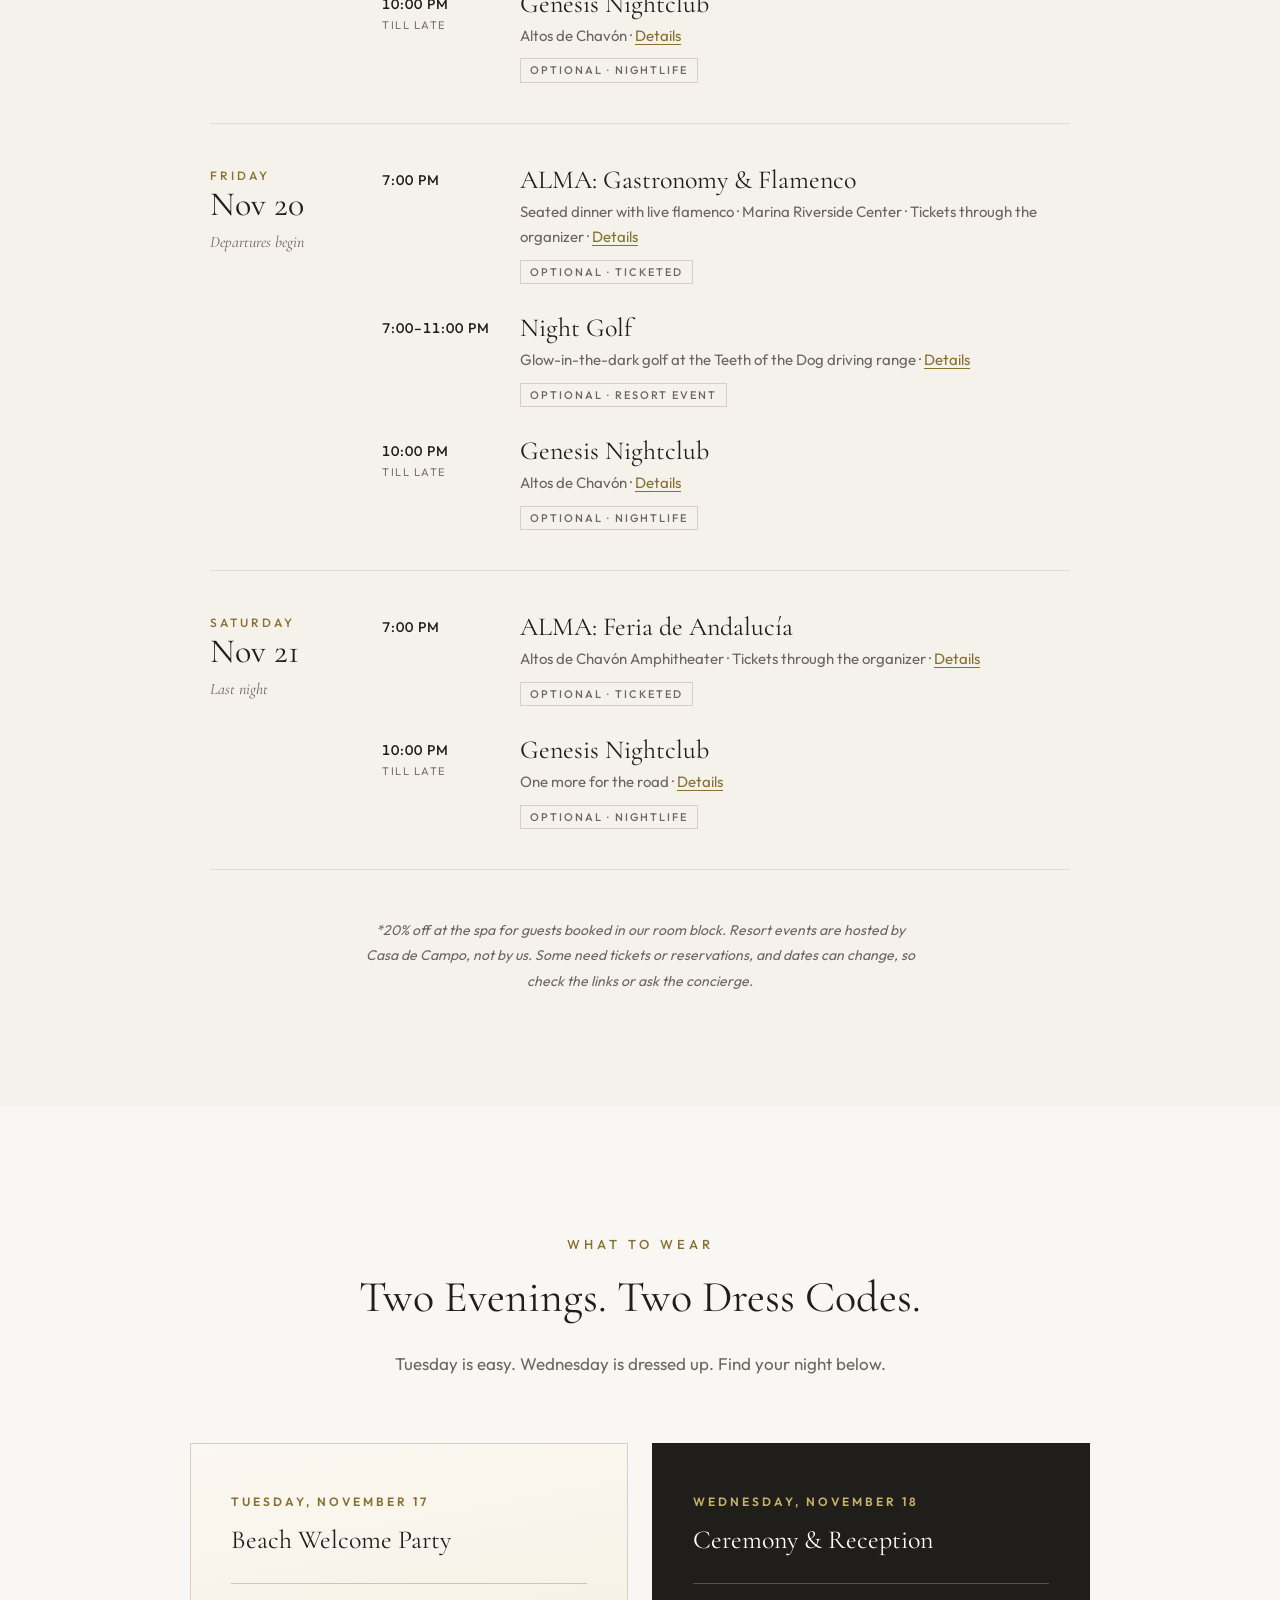
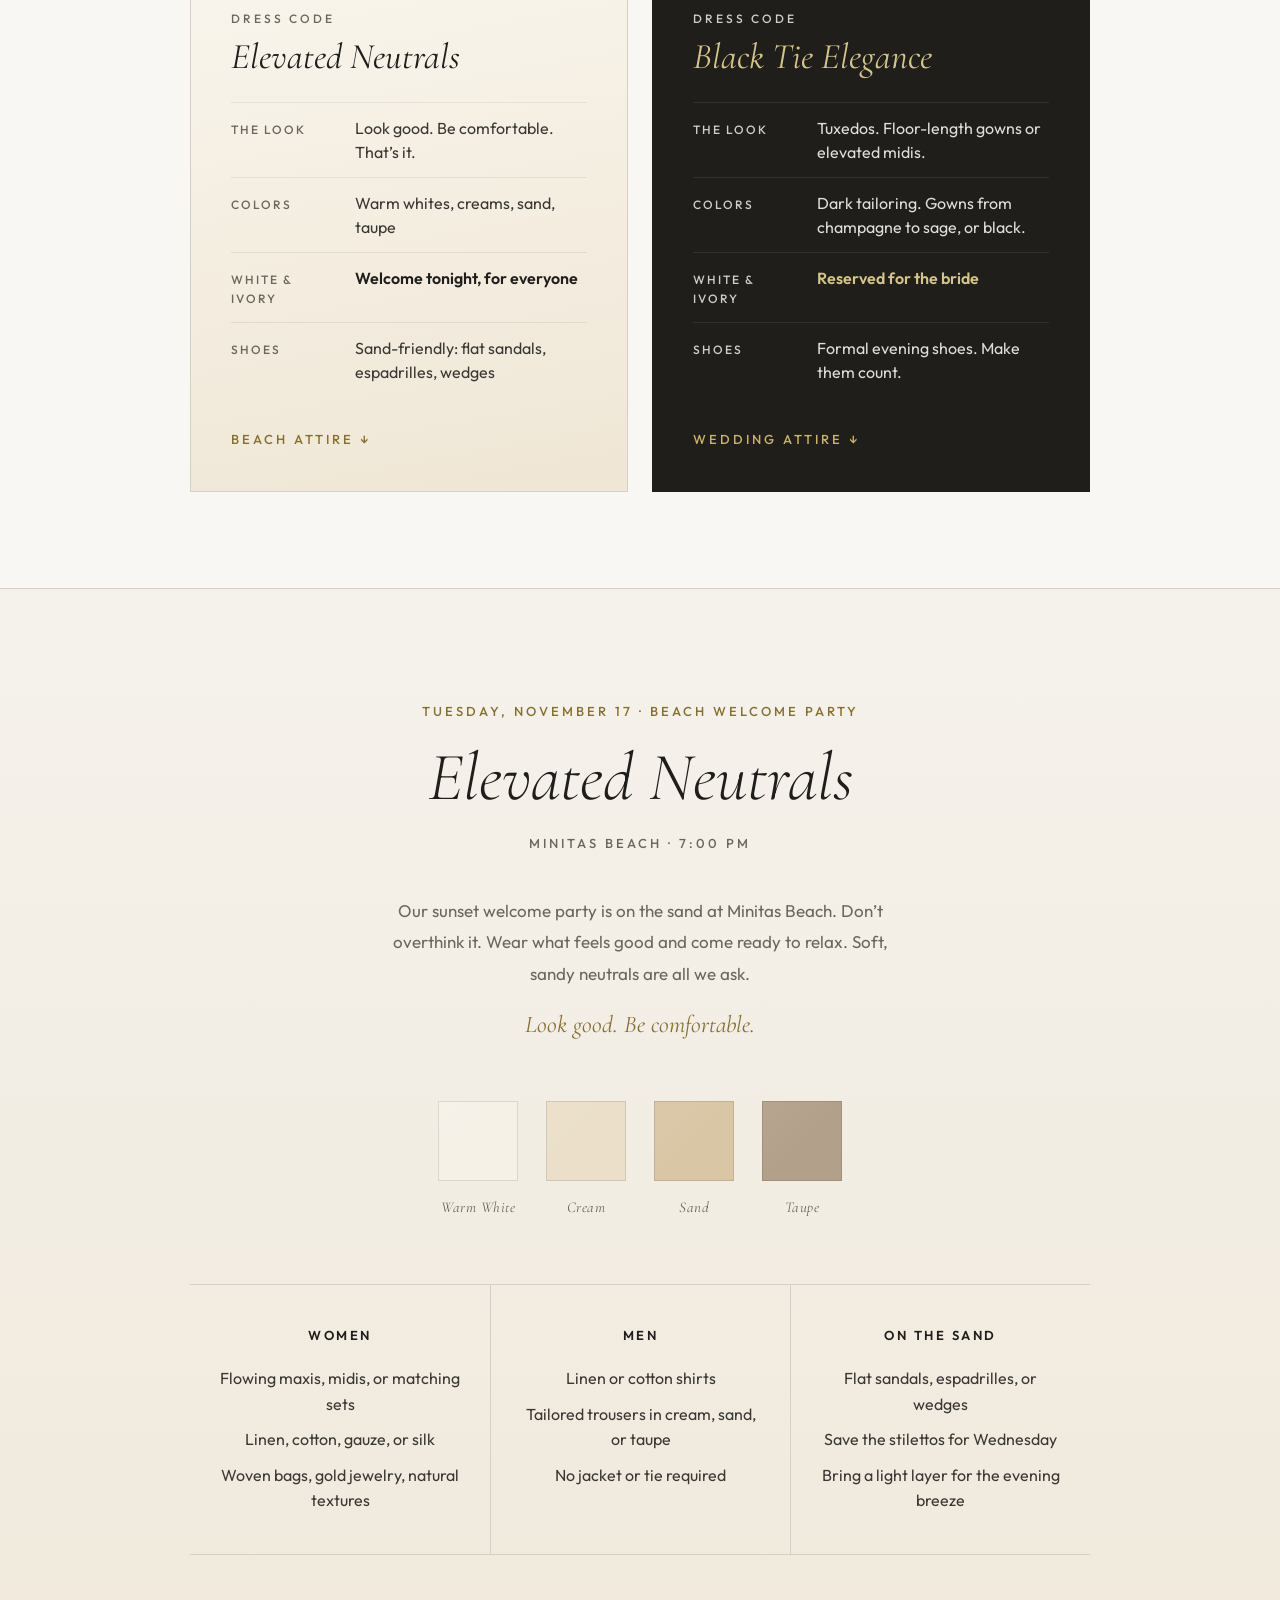
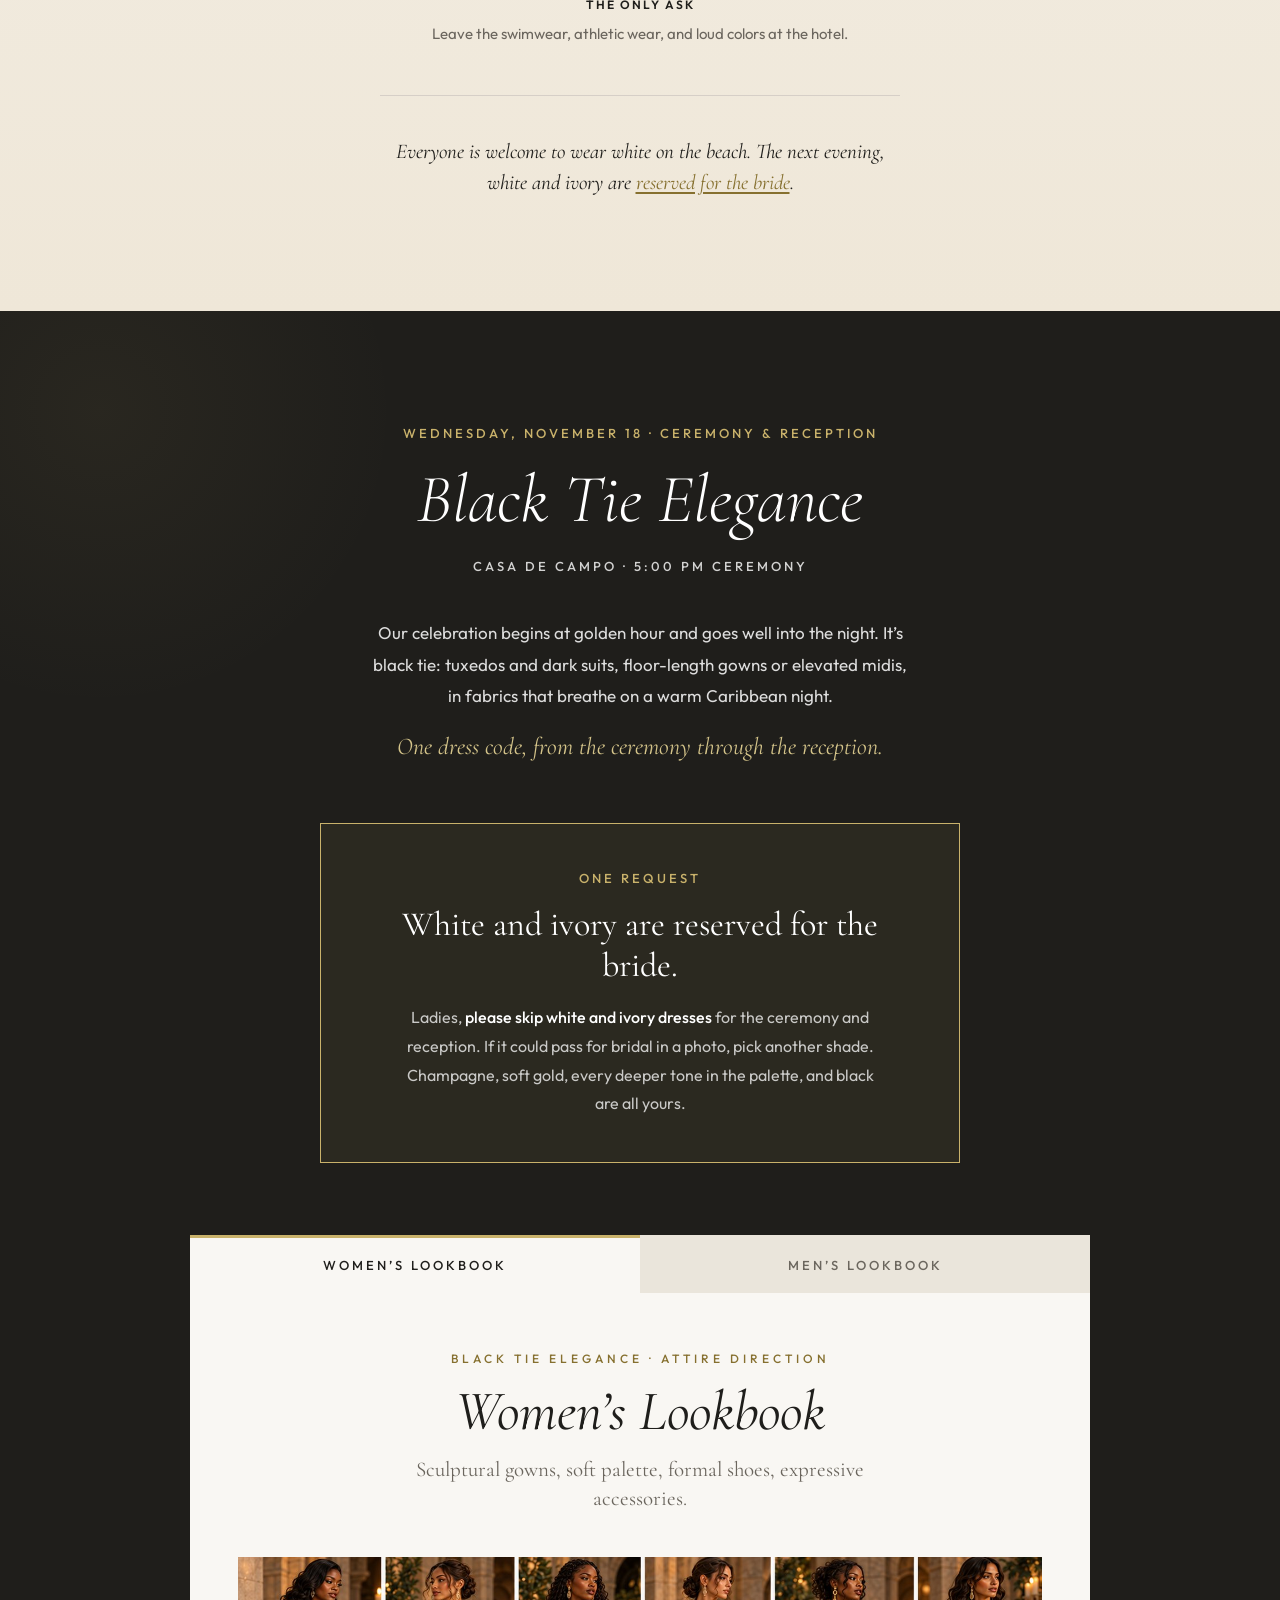
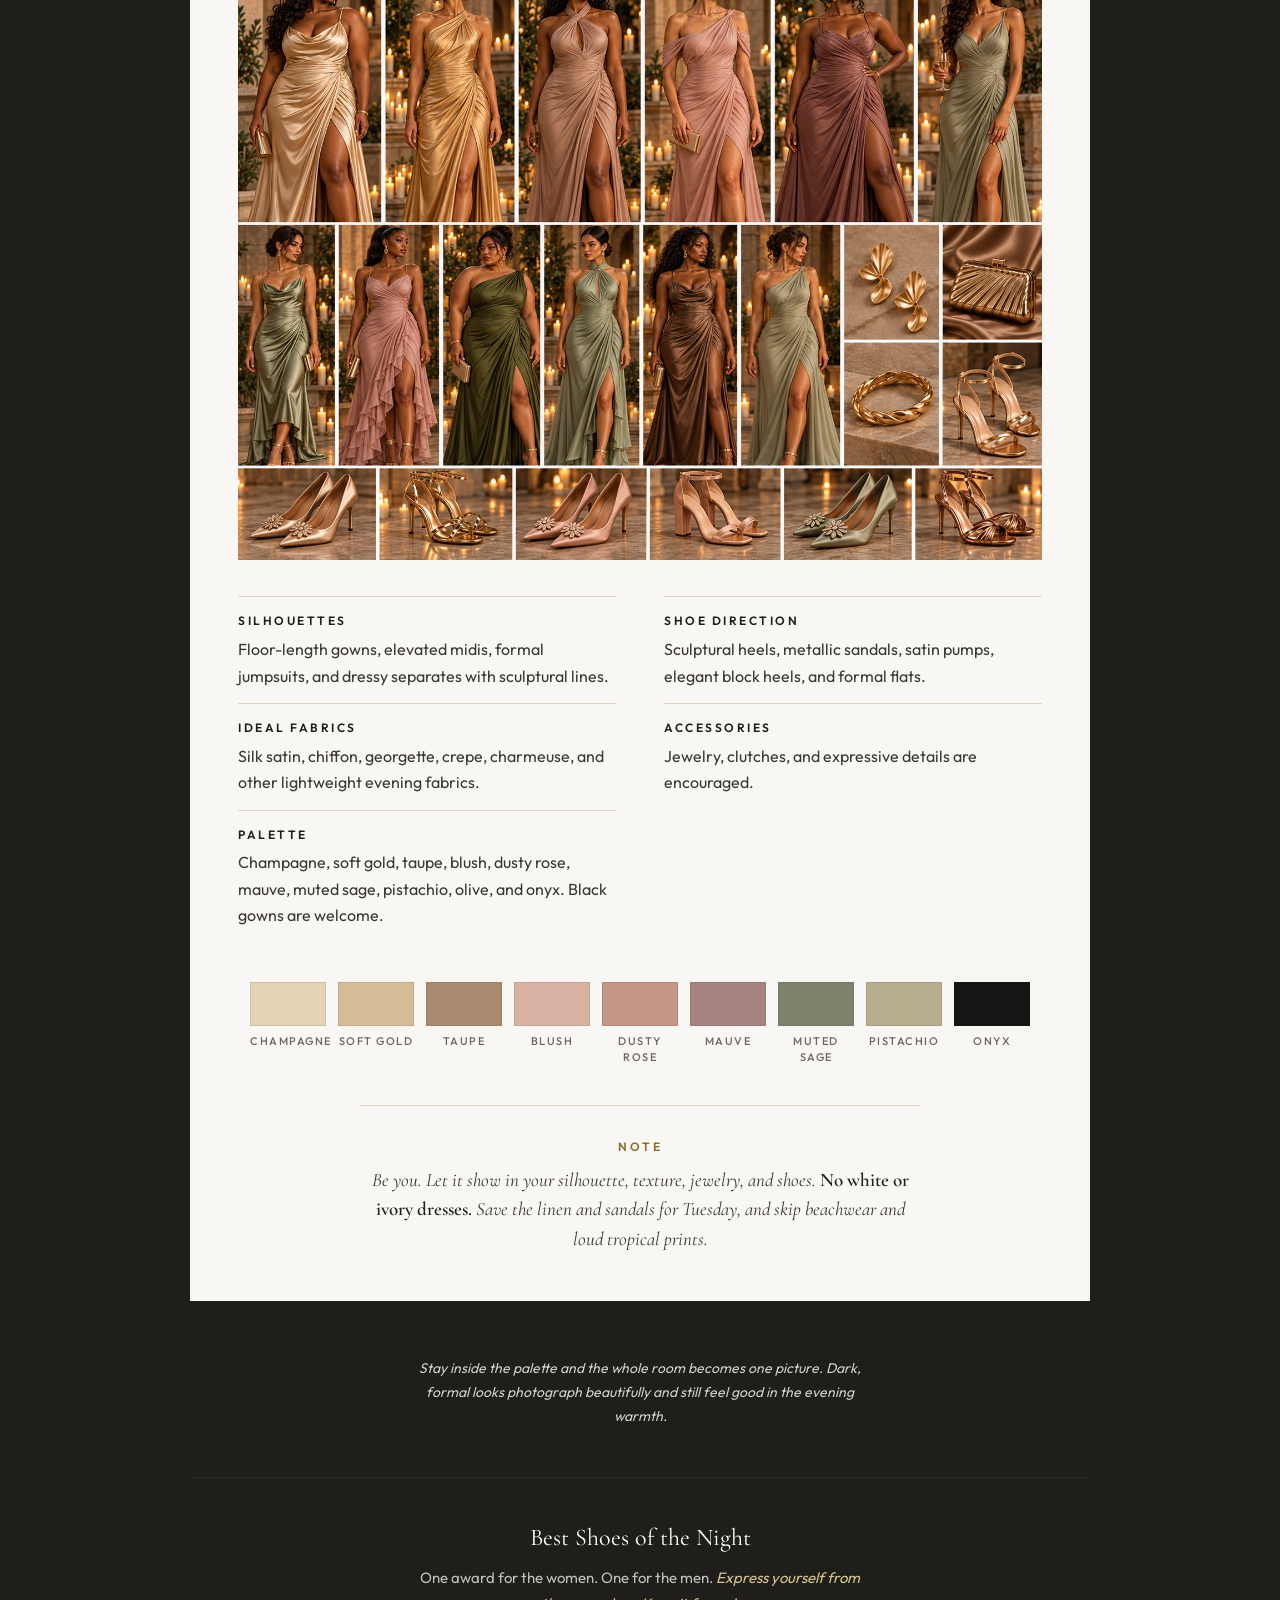
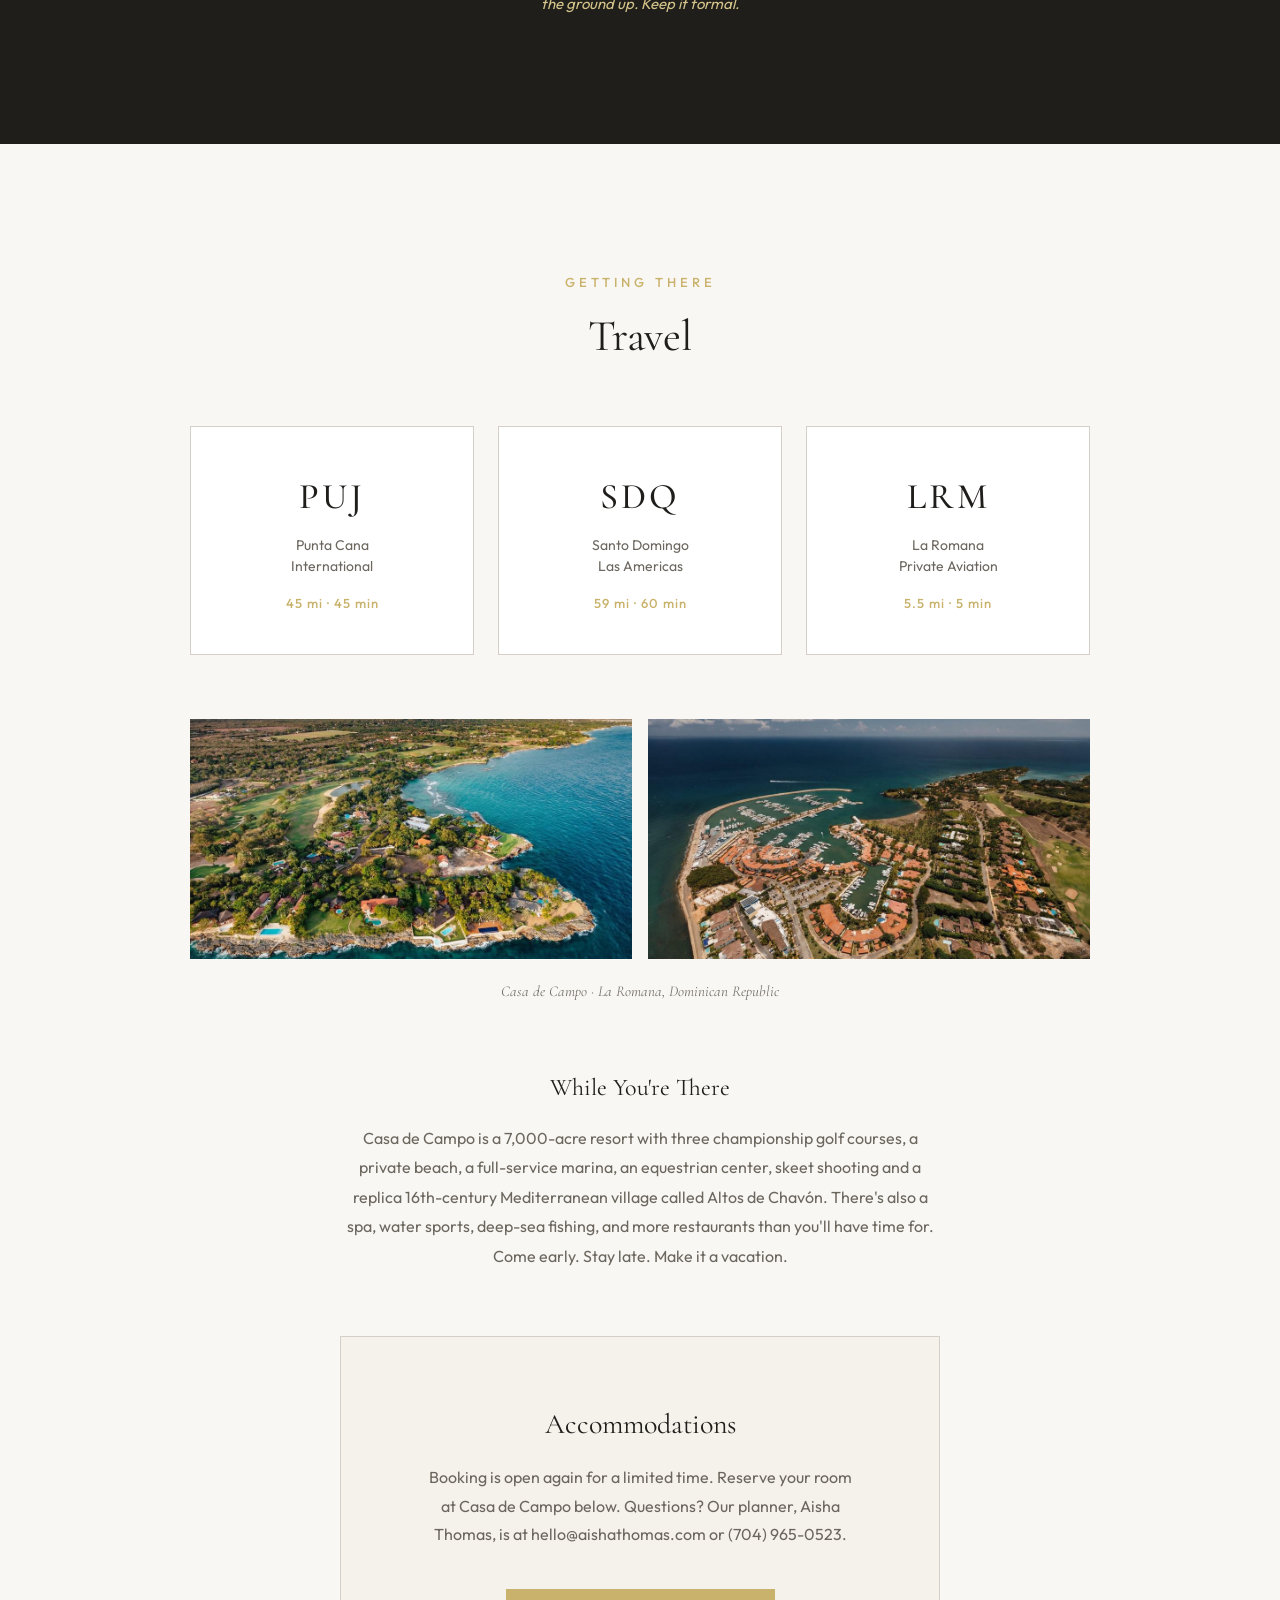
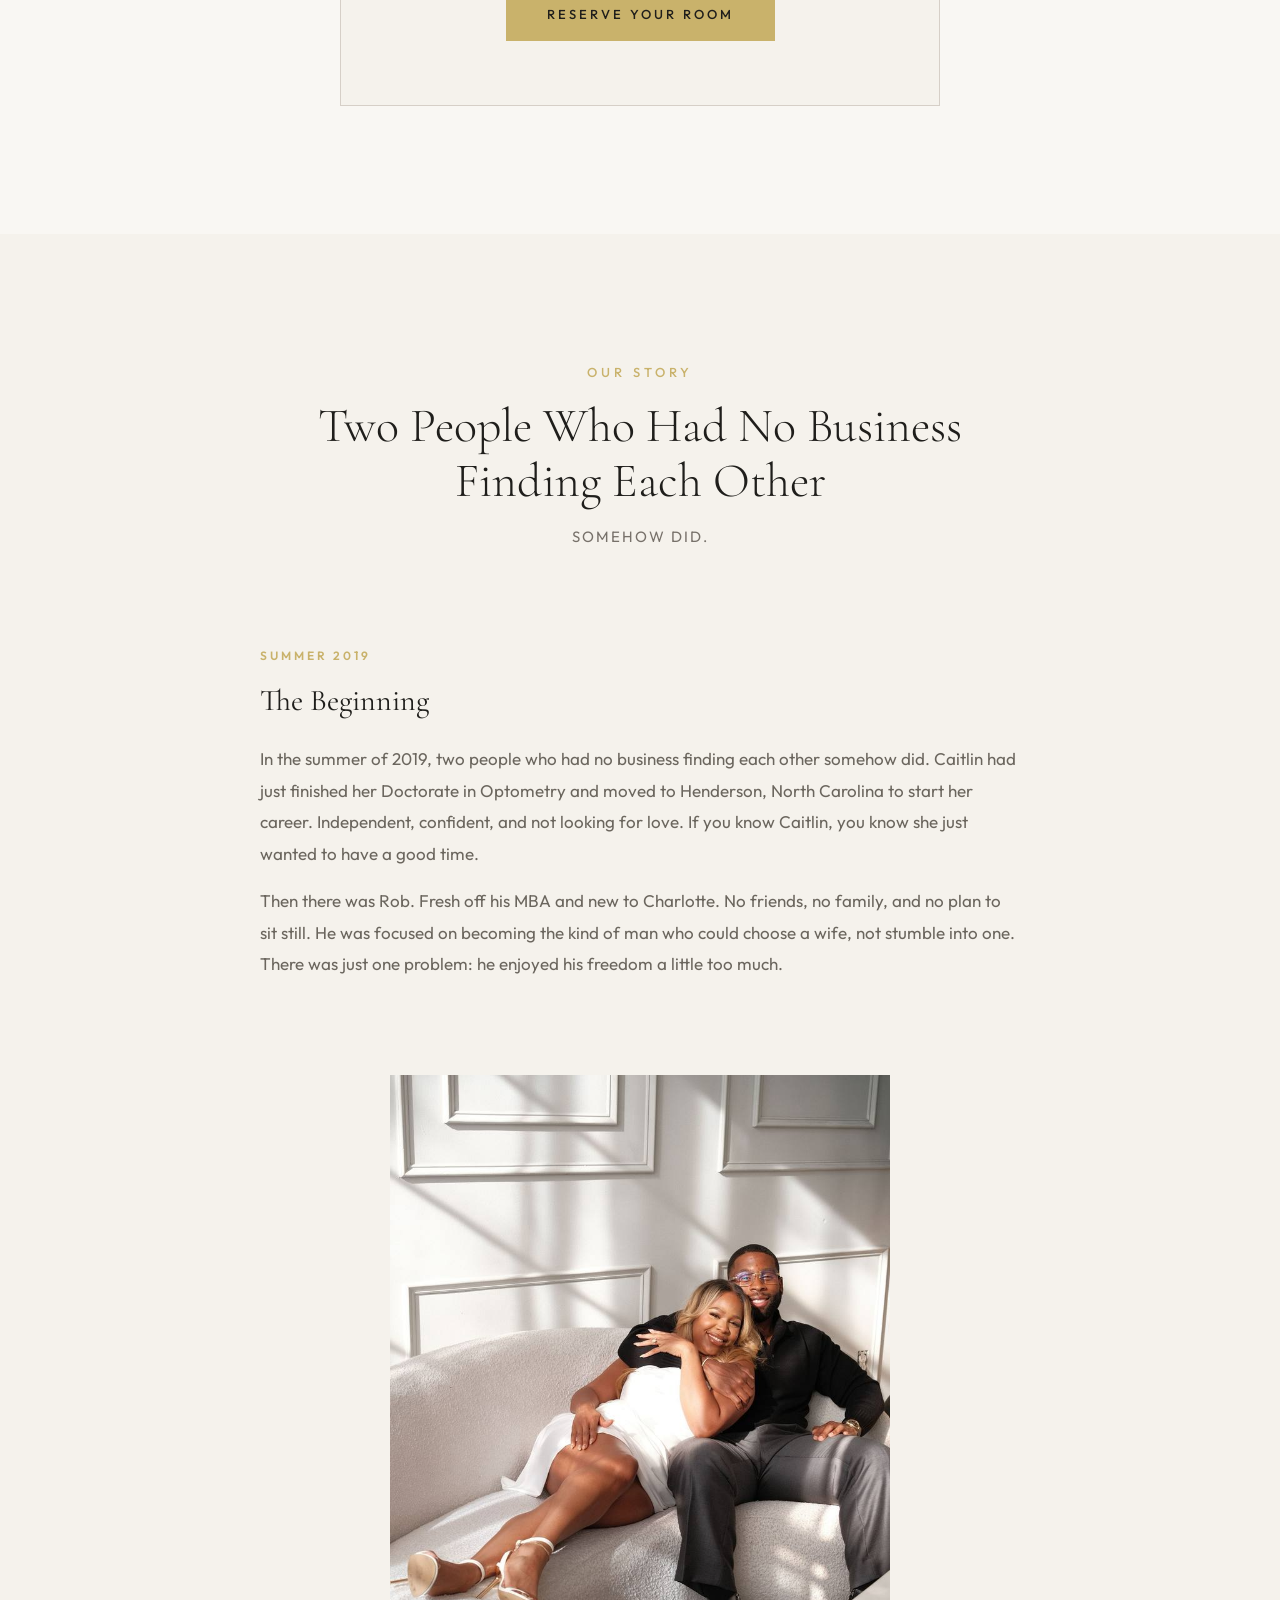
==== commit 5d10da49: "Add Wedding Week section: Nov 14-21 itinerary with wedding-party switch (?party link) Co-Authored-By" ====
--- a/index.html
+++ b/index.html
@@ -256,6 +256,73 @@
 .tb-mob{display:none}
 @media(max-width:600px){.tb-hide{display:none!important}.tb-mob{display:inline}}
 @media(max-width:380px){a[href="#attire"][style*="underline"]{letter-spacing:1.2px!important;font-size:12px!important}}
+/* ===== Wedding Week ===== */
+.wk{background:var(--ivory-warm);padding:128px 24px 112px;position:relative}
+.wk-in{max-width:860px;margin:0 auto}
+.wk-lede{font-family:'Outfit',sans-serif;font-size:17px;line-height:1.85;color:var(--stone);text-align:center;max-width:560px;margin:0 auto 48px}
+.wk-bar{display:flex;flex-direction:column;align-items:center;gap:20px;margin-bottom:40px}
+.wk-sw{display:inline-flex;align-items:center;gap:14px;background:var(--ivory);border:1px solid var(--taupe);padding:14px 24px 14px 16px;cursor:pointer;font-family:'Outfit',sans-serif;font-size:13px;font-weight:500;letter-spacing:2.5px;text-transform:uppercase;color:var(--onyx);transition:border-color .3s,background .3s;min-height:48px}
+.wk-sw:hover{border-color:var(--gold)}
+.wk-sw:focus-visible{outline:2px solid var(--gold-deep);outline-offset:3px}
+.wk-sw-t{width:40px;height:22px;border-radius:11px;background:var(--taupe);position:relative;transition:background .3s;flex:none}
+.wk-sw-k{position:absolute;top:3px;left:3px;width:16px;height:16px;border-radius:50%;background:#fff;box-shadow:0 1px 3px rgba(31,30,27,.25);transition:transform .3s cubic-bezier(.22,1,.36,1)}
+.wk-sw[aria-checked="true"]{background:var(--onyx);border-color:var(--onyx);color:var(--ivory)}
+.wk-sw[aria-checked="true"] .wk-sw-t{background:var(--gold)}
+.wk-sw[aria-checked="true"] .wk-sw-k{transform:translateX(18px)}
+.wk-hint{font-family:'Cormorant Garamond',serif;font-style:italic;font-size:17px;color:var(--stone);text-align:center}
+.wk-key{display:flex;flex-wrap:wrap;justify-content:center;gap:10px}
+.wkt{display:inline-block;font-family:'Outfit',sans-serif;font-size:11px;font-weight:500;letter-spacing:2px;text-transform:uppercase;padding:5px 10px;line-height:1.3;white-space:nowrap}
+.wkt-h{background:var(--gold);color:var(--onyx)}
+.wkt-p{background:var(--onyx);color:var(--ivory)}
+.wkt-o{border:1px solid var(--taupe);color:var(--stone);padding:4px 9px}
+.wk-days{display:flex;gap:6px;overflow-x:auto;scrollbar-width:none;padding:12px 0;margin-bottom:24px;border-bottom:1px solid rgba(31,30,27,.08)}
+.wk-days::-webkit-scrollbar{display:none}
+.wk-days a{flex:1 0 auto;min-width:72px;text-align:center;text-decoration:none;padding:8px 10px;border:1px solid transparent;transition:border-color .3s}
+.wk-days a:hover,.wk-days a:focus-visible{border-color:var(--gold)}
+.wk-days b{display:block;font-family:'Outfit',sans-serif;font-size:11px;font-weight:500;letter-spacing:2px;text-transform:uppercase;color:var(--stone)}
+.wk-days i{display:block;font-family:'Cormorant Garamond',serif;font-style:normal;font-size:24px;color:var(--onyx);line-height:1.2}
+.wk-days a.is-today{border-color:var(--onyx)}
+.wk-days a.is-big i{color:var(--gold-deep)}
+.wk-list{list-style:none}
+.wkd{display:grid;grid-template-columns:140px 1fr;gap:32px;padding:40px 0;border-bottom:1px solid rgba(31,30,27,.1);scroll-margin-top:90px}
+.wkd-h{padding-top:2px}
+.wkd-dw{display:block;font-family:'Outfit',sans-serif;font-size:12px;font-weight:500;letter-spacing:3px;text-transform:uppercase;color:var(--gold-deep)}
+.wkd-dt{display:block;font-family:'Cormorant Garamond',serif;font-size:34px;font-weight:400;color:var(--onyx);line-height:1.1}
+.wkd-mood{display:block;font-family:'Cormorant Garamond',serif;font-style:italic;font-size:16px;color:var(--stone);margin-top:6px}
+.wkd-today{display:none;margin-top:10px}
+.wkd.is-today .wkd-today{display:inline-block}
+.wki-l{list-style:none;display:flex;flex-direction:column;gap:28px}
+.wki{display:grid;grid-template-columns:118px 1fr;gap:20px}
+.wki-t{font-family:'Outfit',sans-serif;font-size:14px;font-weight:500;letter-spacing:1px;color:var(--onyx);padding-top:5px;font-variant-numeric:tabular-nums}
+.wki-t small{display:block;font-size:11px;letter-spacing:1.5px;text-transform:uppercase;color:var(--mist);font-weight:400}
+.wki-b h3{font-family:'Cormorant Garamond',serif;font-size:26px;font-weight:400;color:var(--onyx);line-height:1.2;margin-bottom:4px}
+.wki-b p{font-family:'Outfit',sans-serif;font-size:15px;line-height:1.7;color:var(--stone);margin-bottom:10px}
+.wki-b a{color:var(--gold-deep);text-decoration:underline;text-underline-offset:3px;text-decoration-thickness:1px}
+.wki-b a:hover{color:var(--onyx)}
+.wki-tags{display:flex;flex-wrap:wrap;gap:8px}
+.wki-sub{list-style:none;margin:6px 0 12px;border-left:1px solid var(--gold);padding-left:16px}
+.wki-sub li{font-family:'Outfit',sans-serif;font-size:14px;line-height:1.9;color:var(--charcoal)}
+.wki-sub b{font-weight:500;display:inline-block;min-width:118px;font-variant-numeric:tabular-nums}
+.wki-acts{display:flex;flex-wrap:wrap;gap:8px;margin:4px 0 12px}
+.wki-acts span{font-family:'Outfit',sans-serif;font-size:13px;color:var(--charcoal);border:1px solid var(--taupe);background:var(--ivory);padding:6px 12px}
+.wki-feat .wki-b h3{font-size:30px}
+.wki-p{display:none;position:relative}
+.wki-p::before{content:'';position:absolute;left:-20px;top:4px;bottom:4px;width:2px;background:var(--gold)}
+.wk.is-party .wki-p{display:grid}
+.wk.is-party .wki-g{display:none}
+.wk-note{font-family:'Outfit',sans-serif;font-size:14px;line-height:1.8;color:var(--stone);text-align:center;max-width:560px;margin:48px auto 0;font-style:italic}
+@media(max-width:700px){
+.wk{padding:96px 20px 80px}
+.wkd{grid-template-columns:1fr;gap:20px;padding:32px 0}
+.wkd-h{display:flex;align-items:baseline;gap:12px;flex-wrap:wrap}
+.wkd-mood{margin-top:0}
+.wki{grid-template-columns:1fr;gap:4px}
+.wki-t{padding-top:0}
+.wki-p::before{left:-12px}
+.wki-sub b{min-width:124px}
+.wk-days{margin:0 -20px 16px;padding:10px 20px}
+}
+@media(prefers-reduced-motion:reduce){.wk-sw-k,.wk-sw-t{transition:none}}
 </style>
 </head>
 <body>
@@ -266,12 +333,13 @@
 </div>
 <nav class="nav" id="nav">
   <a href="#" class="nav-logo">The Art of Relief</a>
-  <ul class="nav-links"><li><a href="#details">Details</a></li><li><a href="#attire">Attire</a></li><li><a href="#travel">Travel</a></li><li><a href="#story">Our Story</a></li></ul>
+  <ul class="nav-links"><li><a href="#details">Details</a></li><li><a href="#week">Wedding Week</a></li><li><a href="#attire">Attire</a></li><li><a href="#travel">Travel</a></li><li><a href="#story">Our Story</a></li></ul>
   <button class="ham" id="ham" aria-label="Menu"><span></span><span></span><span></span></button>
 </nav>
 <div class="mm" id="mm"><button class="mc" id="mc">&times;</button>
 <a href="#" onclick="cm()">Home</a>
 <a href="#details" onclick="cm()">Details</a>
+<a href="#week" onclick="cm()">Wedding Week</a>
 <a href="#attire" onclick="cm()">Attire</a>
 <a href="#travel" onclick="cm()">Travel</a>
 <a href="#story" onclick="cm()">Our Story</a>
@@ -307,6 +375,107 @@
       <div class="ec"><div class="edt">Wednesday, November 18</div><h3 class="en">The Main Event</h3><div class="em">Casa de Campo<br>5:00 PM Ceremony &middot; Reception to Follow<a class="em-code" href="#attire-wedding">Black Tie Elegance</a></div></div>
     </div>
     <div class="det-cta rv"><p>Two evenings. Two dress codes.</p><a href="#attire">See What to Wear</a></div>
+  </div>
+</section>
+
+<section class="wk" id="week">
+  <div class="wk-in">
+    <div class="sl rv" style="color:var(--gold-deep)">November 14 &ndash; 21</div>
+    <h2 class="shd rv d1" style="margin-bottom:20px">Your Wedding Week</h2>
+    <p class="wk-lede rv d2">Some of you land Saturday. Some of you stay through the next one. Here&rsquo;s the whole week: what we&rsquo;re hosting, plus everything else happening at Casa de Campo while you&rsquo;re here.</p>
+    <div class="wk-bar rv">
+      <button type="button" class="wk-sw" id="wkSw" role="switch" aria-checked="false" aria-describedby="wkHint"><span class="wk-sw-t" aria-hidden="true"><span class="wk-sw-k"></span></span><span>I&rsquo;m in the wedding party</span></button>
+      <p class="wk-hint" id="wkHint">Adds your rehearsal events and getting-ready schedule to the week.</p>
+      <div class="wk-key" aria-label="Legend"><span class="wkt wkt-h">Celebrate with us</span><span class="wkt wkt-p">Wedding party</span><span class="wkt wkt-o">Optional</span></div>
+    </div>
+
+    <nav class="wk-days" aria-label="Jump to a day">
+      <a href="#d14" data-d="14"><b>Sat</b><i>14</i></a>
+      <a href="#d15" data-d="15"><b>Sun</b><i>15</i></a>
+      <a href="#d16" data-d="16"><b>Mon</b><i>16</i></a>
+      <a href="#d17" data-d="17"><b>Tue</b><i>17</i></a>
+      <a href="#d18" data-d="18" class="is-big"><b>Wed</b><i>18</i></a>
+      <a href="#d19" data-d="19"><b>Thu</b><i>19</i></a>
+      <a href="#d20" data-d="20"><b>Fri</b><i>20</i></a>
+      <a href="#d21" data-d="21"><b>Sat</b><i>21</i></a>
+    </nav>
+
+    <ol class="wk-list">
+      <li class="wkd" id="d14" data-d="14">
+        <div class="wkd-h"><span class="wkd-dw">Saturday</span><span class="wkd-dt">Nov 14</span><span class="wkd-mood">Early arrivals</span><span class="wkt wkt-h wkd-today">Today</span></div>
+        <ul class="wki-l">
+          <li class="wki"><div class="wki-t">All day</div><div class="wki-b"><h3>Settle In</h3><p>No plans from us yet. Check in, find the pool, and let the week start slow.</p></div></li>
+          <li class="wki"><div class="wki-t">11:00 AM</div><div class="wki-b"><h3>Christmas Wreath Workshop</h3><p>Villa Minuty, La Ca&ntilde;a &middot; <a href="https://www.casadecampo.com.do/events/christmas-wreath-workshop/" target="_blank" rel="noopener">Details</a></p><div class="wki-tags"><span class="wkt wkt-o">Optional &middot; Resort event</span></div></div></li>
+          <li class="wki"><div class="wki-t">10:00 PM</div><div class="wki-b"><h3>Marina 25th Anniversary Kick-Off</h3><p>Plaza Portofino, Marina Casa de Campo &middot; <a href="https://www.casadecampo.com.do/events/marina-casa-de-campo-25th-anniversary-kick-off/" target="_blank" rel="noopener">Details</a></p><div class="wki-tags"><span class="wkt wkt-o">Optional &middot; Resort event</span></div></div></li>
+          <li class="wki"><div class="wki-t">10:00 PM<small>till late</small></div><div class="wki-b"><h3>Genesis Nightclub</h3><p>Altos de Chav&oacute;n &middot; No shorts, swimwear, hats, or sleeveless shirts &middot; <a href="https://www.casadecampo.com.do/dining/bars-nightlife/genesis-nightclub/" target="_blank" rel="noopener">Details</a></p><div class="wki-tags"><span class="wkt wkt-o">Optional &middot; Nightlife</span></div></div></li>
+        </ul>
+      </li>
+
+      <li class="wkd" id="d15" data-d="15">
+        <div class="wkd-h"><span class="wkd-dw">Sunday</span><span class="wkd-dt">Nov 15</span><span class="wkd-mood">Explore</span><span class="wkt wkt-h wkd-today">Today</span></div>
+        <ul class="wki-l">
+          <li class="wki"><div class="wki-t">All day</div><div class="wki-b"><h3>Find Your Corner of Casa</h3><p>A free day. A few places we&rsquo;d start:</p><div class="wki-acts"><span>Minitas Beach</span><span>Altos de Chav&oacute;n</span><span>The Marina</span><span>The Spa &middot; 20% off*</span></div><div class="wki-tags"><span class="wkt wkt-o">Optional</span></div></div></li>
+        </ul>
+      </li>
+
+      <li class="wkd" id="d16" data-d="16">
+        <div class="wkd-h"><span class="wkd-dw">Monday</span><span class="wkd-dt">Nov 16</span><span class="wkd-mood">Free day</span><span class="wkt wkt-h wkd-today">Today</span></div>
+        <ul class="wki-l">
+          <li class="wki"><div class="wki-t">All day</div><div class="wki-b"><h3>Rest &amp; Explore</h3><p>Nothing on the calendar. Beach, golf, spa, or nothing at all.</p><div class="wki-tags"><span class="wkt wkt-o">Optional</span></div></div></li>
+          <li class="wki wki-p"><div class="wki-t">7:00 PM</div><div class="wki-b"><h3>Rehearsal Dinner</h3><p>La Casita &middot; Significant others are welcome and invited.</p><div class="wki-tags"><span class="wkt wkt-p">Wedding party &middot; Required</span><span class="wkt wkt-o">+ Significant others</span></div></div></li>
+        </ul>
+      </li>
+
+      <li class="wkd" id="d17" data-d="17">
+        <div class="wkd-h"><span class="wkd-dw">Tuesday</span><span class="wkd-dt">Nov 17</span><span class="wkd-mood">Welcome night</span><span class="wkt wkt-h wkd-today">Today</span></div>
+        <ul class="wki-l">
+          <li class="wki wki-p"><div class="wki-t">10:00 AM</div><div class="wki-b"><h3>Wedding Rehearsal</h3><p>About one hour. Location shared by our planner.</p><div class="wki-tags"><span class="wkt wkt-p">Wedding party &middot; Required</span></div></div></li>
+          <li class="wki"><div class="wki-t">Afternoon</div><div class="wki-b"><h3>Free Afternoon</h3><p>Pick your pace. Times aren&rsquo;t set yet; book through the Casa de Campo concierge.</p><div class="wki-acts"><span>Skeet shooting</span><span>Horseback riding</span><span>Pool</span><span>The Spa &middot; 20% off*</span></div><div class="wki-tags"><span class="wkt wkt-o">Optional</span></div></div></li>
+          <li class="wki wki-feat"><div class="wki-t">7:00 PM</div><div class="wki-b"><h3>Beach Welcome Party</h3><p>Minitas Beach &middot; <a href="#attire-beach">Elevated neutrals</a>. Look fly, stay relaxed. White is welcome tonight.</p><div class="wki-tags"><span class="wkt wkt-h">Celebrate with us</span></div></div></li>
+        </ul>
+      </li>
+
+      <li class="wkd" id="d18" data-d="18">
+        <div class="wkd-h"><span class="wkd-dw">Wednesday</span><span class="wkd-dt">Nov 18</span><span class="wkd-mood">The wedding</span><span class="wkt wkt-h wkd-today">Today</span></div>
+        <ul class="wki-l">
+          <li class="wki wki-p"><div class="wki-t">Morning</div><div class="wki-b"><h3>Groomsmen Getting Ready</h3><ul class="wki-sub"><li><b>9:30&ndash;11:30 AM</b>Groom&rsquo;s haircut</li><li><b>11:30 AM</b>Groomsmen join the groom</li><li><b>1:45 PM</b>Everyone dressed &amp; ready</li><li><b>2:00 PM</b>Wedding photos begin</li></ul><div class="wki-tags"><span class="wkt wkt-p">Groomsmen</span><span class="wkt wkt-o">Proposed &middot; Confirm with planner</span></div></div></li>
+          <li class="wki wki-p"><div class="wki-t">Morning</div><div class="wki-b"><h3>Bridesmaids Getting Ready</h3><p>Schedule coming soon.</p><div class="wki-tags"><span class="wkt wkt-p">Bridesmaids</span></div></div></li>
+          <li class="wki"><div class="wki-t">~4:00 PM<small>Time TBC</small></div><div class="wki-b"><h3>Shuttles to the Ceremony</h3><p>Pickup from the hotel lobby. Exact times coming soon.</p></div></li>
+          <li class="wki wki-feat"><div class="wki-t">5:00 PM</div><div class="wki-b"><h3>The Ceremony</h3><p><a href="#attire-wedding">Black Tie Elegance</a></p><div class="wki-tags"><span class="wkt wkt-h">Celebrate with us</span></div></div></li>
+          <li class="wki"><div class="wki-t">6:00 PM</div><div class="wki-b"><h3>Cocktail Hour</h3></div></li>
+          <li class="wki"><div class="wki-t">7:00 PM</div><div class="wki-b"><h3>Transportation to the Reception</h3></div></li>
+          <li class="wki wki-feat"><div class="wki-t">7:00 PM<small>to midnight</small></div><div class="wki-b"><h3>The Reception</h3><p>La Casita</p><div class="wki-tags"><span class="wkt wkt-h">Celebrate with us</span></div></div></li>
+        </ul>
+      </li>
+
+      <li class="wkd" id="d19" data-d="19">
+        <div class="wkd-h"><span class="wkd-dw">Thursday</span><span class="wkd-dt">Nov 19</span><span class="wkd-mood">The day after</span><span class="wkt wkt-h wkd-today">Today</span></div>
+        <ul class="wki-l">
+          <li class="wki"><div class="wki-t">All day</div><div class="wki-b"><h3>Beach Day</h3><p>We reserved cabanas for our group. Come recover with us.</p><div class="wki-tags"><span class="wkt wkt-o">Optional &middot; All guests</span></div></div></li>
+          <li class="wki"><div class="wki-t">All day</div><div class="wki-b"><h3>The Spa &middot; 20% Off*</h3><p>A good day for it.</p><div class="wki-tags"><span class="wkt wkt-o">Optional</span></div></div></li>
+          <li class="wki"><div class="wki-t">Evening</div><div class="wki-b"><h3>ALMA Festival Opens</h3><p>Three days of Spanish food, flamenco, and culture across the resort &middot; <a href="https://www.casadecampo.com.do/events/alma-casa-de-campo/" target="_blank" rel="noopener">Details</a></p><div class="wki-tags"><span class="wkt wkt-o">Optional &middot; Resort event</span></div></div></li>
+          <li class="wki"><div class="wki-t">10:00 PM<small>till late</small></div><div class="wki-b"><h3>Genesis Nightclub</h3><p>Altos de Chav&oacute;n &middot; <a href="https://www.casadecampo.com.do/dining/bars-nightlife/genesis-nightclub/" target="_blank" rel="noopener">Details</a></p><div class="wki-tags"><span class="wkt wkt-o">Optional &middot; Nightlife</span></div></div></li>
+        </ul>
+      </li>
+
+      <li class="wkd" id="d20" data-d="20">
+        <div class="wkd-h"><span class="wkd-dw">Friday</span><span class="wkd-dt">Nov 20</span><span class="wkd-mood">Departures begin</span><span class="wkt wkt-h wkd-today">Today</span></div>
+        <ul class="wki-l">
+          <li class="wki"><div class="wki-t">7:00 PM</div><div class="wki-b"><h3>ALMA: Gastronomy &amp; Flamenco</h3><p>Seated dinner with live flamenco &middot; Marina Riverside Center &middot; Tickets through the organizer &middot; <a href="https://www.casadecampo.com.do/events/alma-casa-de-campo/" target="_blank" rel="noopener">Details</a></p><div class="wki-tags"><span class="wkt wkt-o">Optional &middot; Ticketed</span></div></div></li>
+          <li class="wki"><div class="wki-t">7:00&ndash;11:00 PM</div><div class="wki-b"><h3>Night Golf</h3><p>Glow-in-the-dark golf at the Teeth of the Dog driving range &middot; <a href="https://www.casadecampo.com.do/events/night-golf/" target="_blank" rel="noopener">Details</a></p><div class="wki-tags"><span class="wkt wkt-o">Optional &middot; Resort event</span></div></div></li>
+          <li class="wki"><div class="wki-t">10:00 PM<small>till late</small></div><div class="wki-b"><h3>Genesis Nightclub</h3><p>Altos de Chav&oacute;n &middot; <a href="https://www.casadecampo.com.do/dining/bars-nightlife/genesis-nightclub/" target="_blank" rel="noopener">Details</a></p><div class="wki-tags"><span class="wkt wkt-o">Optional &middot; Nightlife</span></div></div></li>
+        </ul>
+      </li>
+
+      <li class="wkd" id="d21" data-d="21">
+        <div class="wkd-h"><span class="wkd-dw">Saturday</span><span class="wkd-dt">Nov 21</span><span class="wkd-mood">Last night</span><span class="wkt wkt-h wkd-today">Today</span></div>
+        <ul class="wki-l">
+          <li class="wki"><div class="wki-t">7:00 PM</div><div class="wki-b"><h3>ALMA: Feria de Andaluc&iacute;a</h3><p>Altos de Chav&oacute;n Amphitheater &middot; Tickets through the organizer &middot; <a href="https://www.casadecampo.com.do/events/alma-casa-de-campo/" target="_blank" rel="noopener">Details</a></p><div class="wki-tags"><span class="wkt wkt-o">Optional &middot; Ticketed</span></div></div></li>
+          <li class="wki"><div class="wki-t">10:00 PM<small>till late</small></div><div class="wki-b"><h3>Genesis Nightclub</h3><p>One more for the road &middot; <a href="https://www.casadecampo.com.do/dining/bars-nightlife/genesis-nightclub/" target="_blank" rel="noopener">Details</a></p><div class="wki-tags"><span class="wkt wkt-o">Optional &middot; Nightlife</span></div></div></li>
+        </ul>
+      </li>
+    </ol>
+    <p class="wk-note">*20% off at the spa for guests booked in our room block. Resort events are hosted by Casa de Campo, not by us. Some need tickets or reservations, and dates can change, so check the links or ask the concierge.</p>
   </div>
 </section>
 
@@ -501,7 +670,7 @@
 <footer class="ft">
   <div class="ft-n">Caitlin &amp; Robert</div>
   <div class="ft-d">November 18, 2026 &middot; Casa de Campo, La Romana</div>
-  <div class="ft-l"><a href="#details">Details</a><a href="#attire">Attire</a><a href="#travel">Travel</a><a href="#story">Our Story</a><a href="https://www.zola.com/wedding/theartofrelief/registry" target="_blank" rel="noopener">Registry</a></div>
+  <div class="ft-l"><a href="#details">Details</a><a href="#week">Wedding Week</a><a href="#attire">Attire</a><a href="#travel">Travel</a><a href="#story">Our Story</a><a href="https://www.zola.com/wedding/theartofrelief/registry" target="_blank" rel="noopener">Registry</a></div>
   <div class="ft-p"><div class="ft-pl">Wedding &amp; Travel Planner</div><div class="ft-pi"><a href="mailto:hello@aishathomas.com">hello@aishathomas.com</a> &middot; <a href="tel:+17049650523">(704) 965-0523</a></div></div>
 </footer>
 <script>
@@ -517,6 +686,15 @@
 function lbs(t){lbt.forEach(function(b){var on=b===t;b.setAttribute('aria-selected',on?'true':'false');b.tabIndex=on?0:-1;document.getElementById(b.getAttribute('aria-controls')).hidden=!on})}
 lbt.forEach(function(b,i){b.addEventListener('click',function(){lbs(b)});b.addEventListener('keydown',function(e){if(e.key==='ArrowRight'||e.key==='ArrowLeft'){var o=lbt[(i+1)%lbt.length];lbs(o);o.focus()}})});
 if(lbt.length)lbs(lbt[0]);
+(function(){
+var wk=document.getElementById('week'),sw=document.getElementById('wkSw');if(!wk||!sw)return;
+function setP(on,save){wk.classList.toggle('is-party',on);sw.setAttribute('aria-checked',on?'true':'false');if(save){try{localStorage.setItem('aor-party',on?'1':'0')}catch(e){}}}
+var q=new URLSearchParams(location.search),stored=null;try{stored=localStorage.getItem('aor-party')}catch(e){}
+if(q.has('party')){setP(true,true);if(!location.hash){setTimeout(function(){wk.scrollIntoView()},300)}}else{setP(stored==='1',false)}
+sw.addEventListener('click',function(){setP(!wk.classList.contains('is-party'),true)});
+try{var p=new Intl.DateTimeFormat('en-US',{timeZone:'America/Santo_Domingo',year:'numeric',month:'numeric',day:'numeric'}).formatToParts(new Date()),o={};p.forEach(function(x){o[x.type]=x.value});
+if(o.year==='2026'&&o.month==='11'){[].forEach.call(document.querySelectorAll('[data-d="'+o.day+'"]'),function(el){el.classList.add('is-today')})}}catch(e){}
+})();
 </script>
 </body>
 </html>
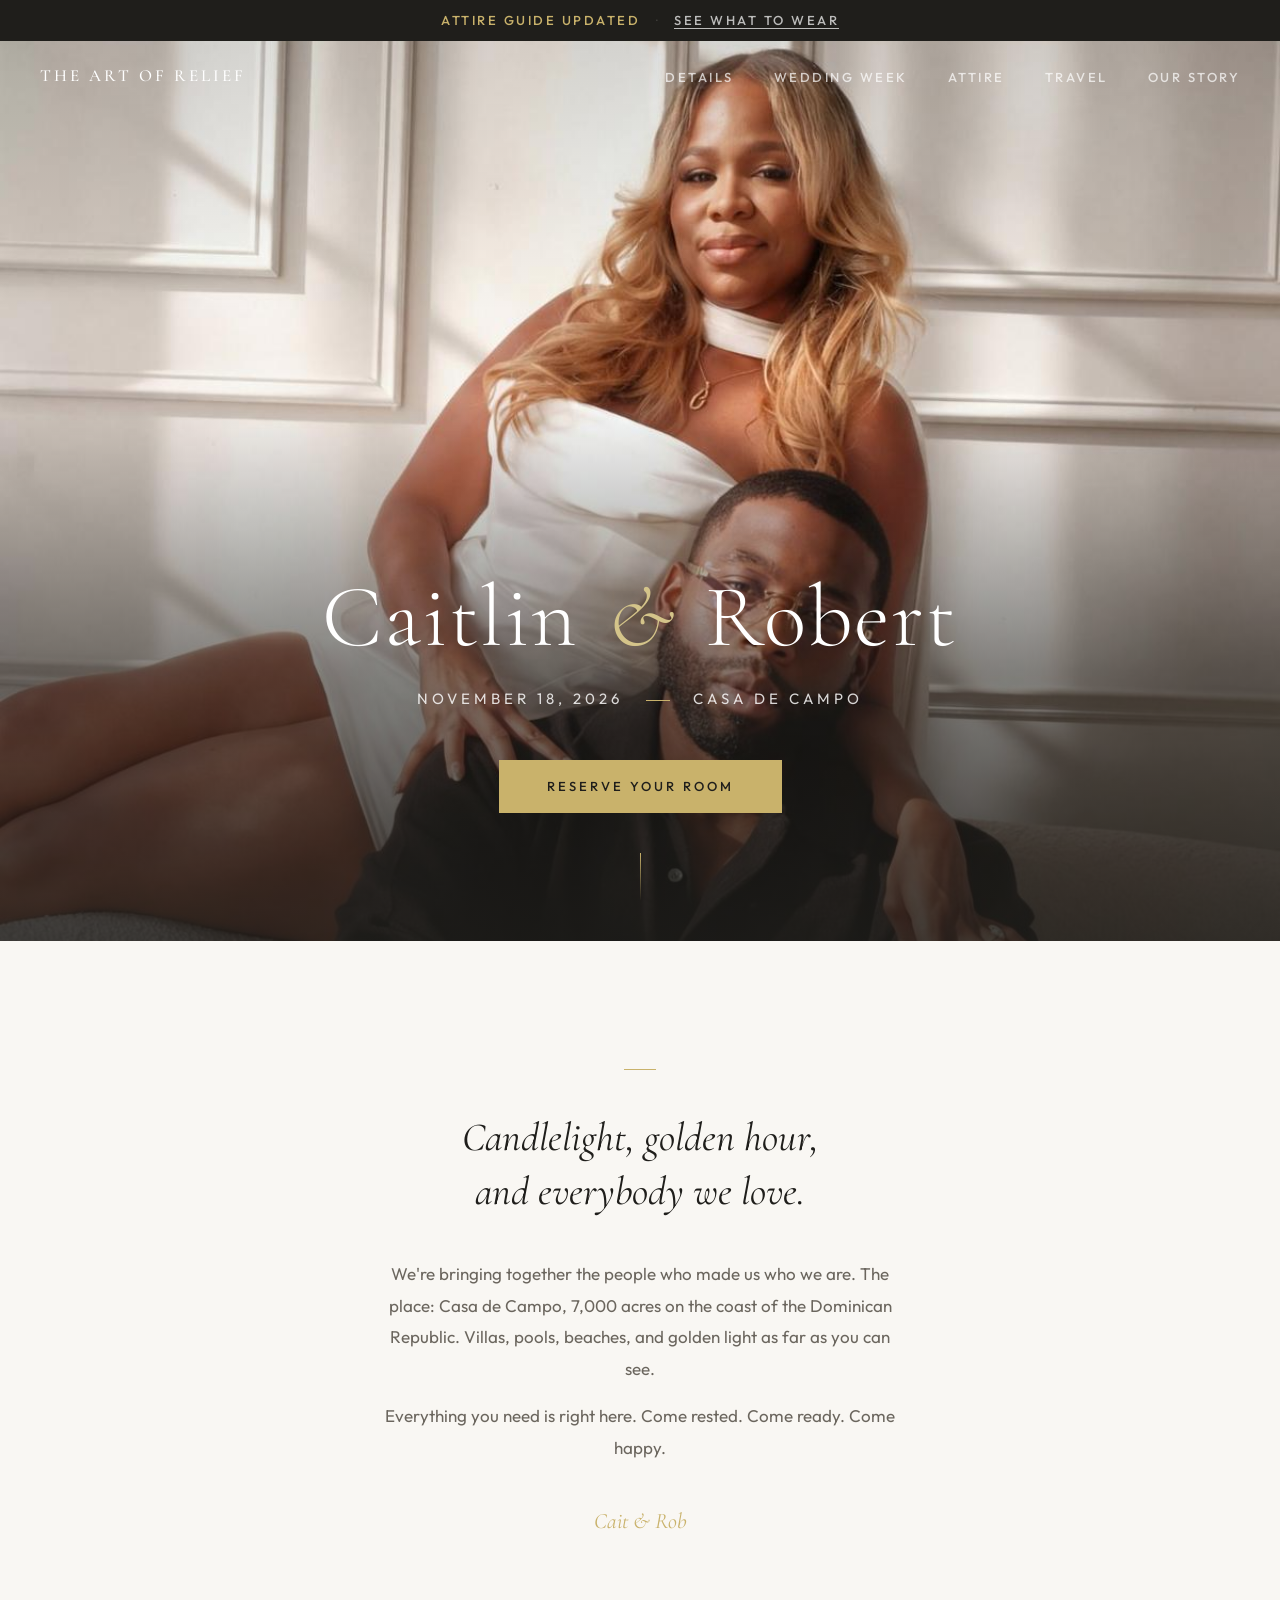
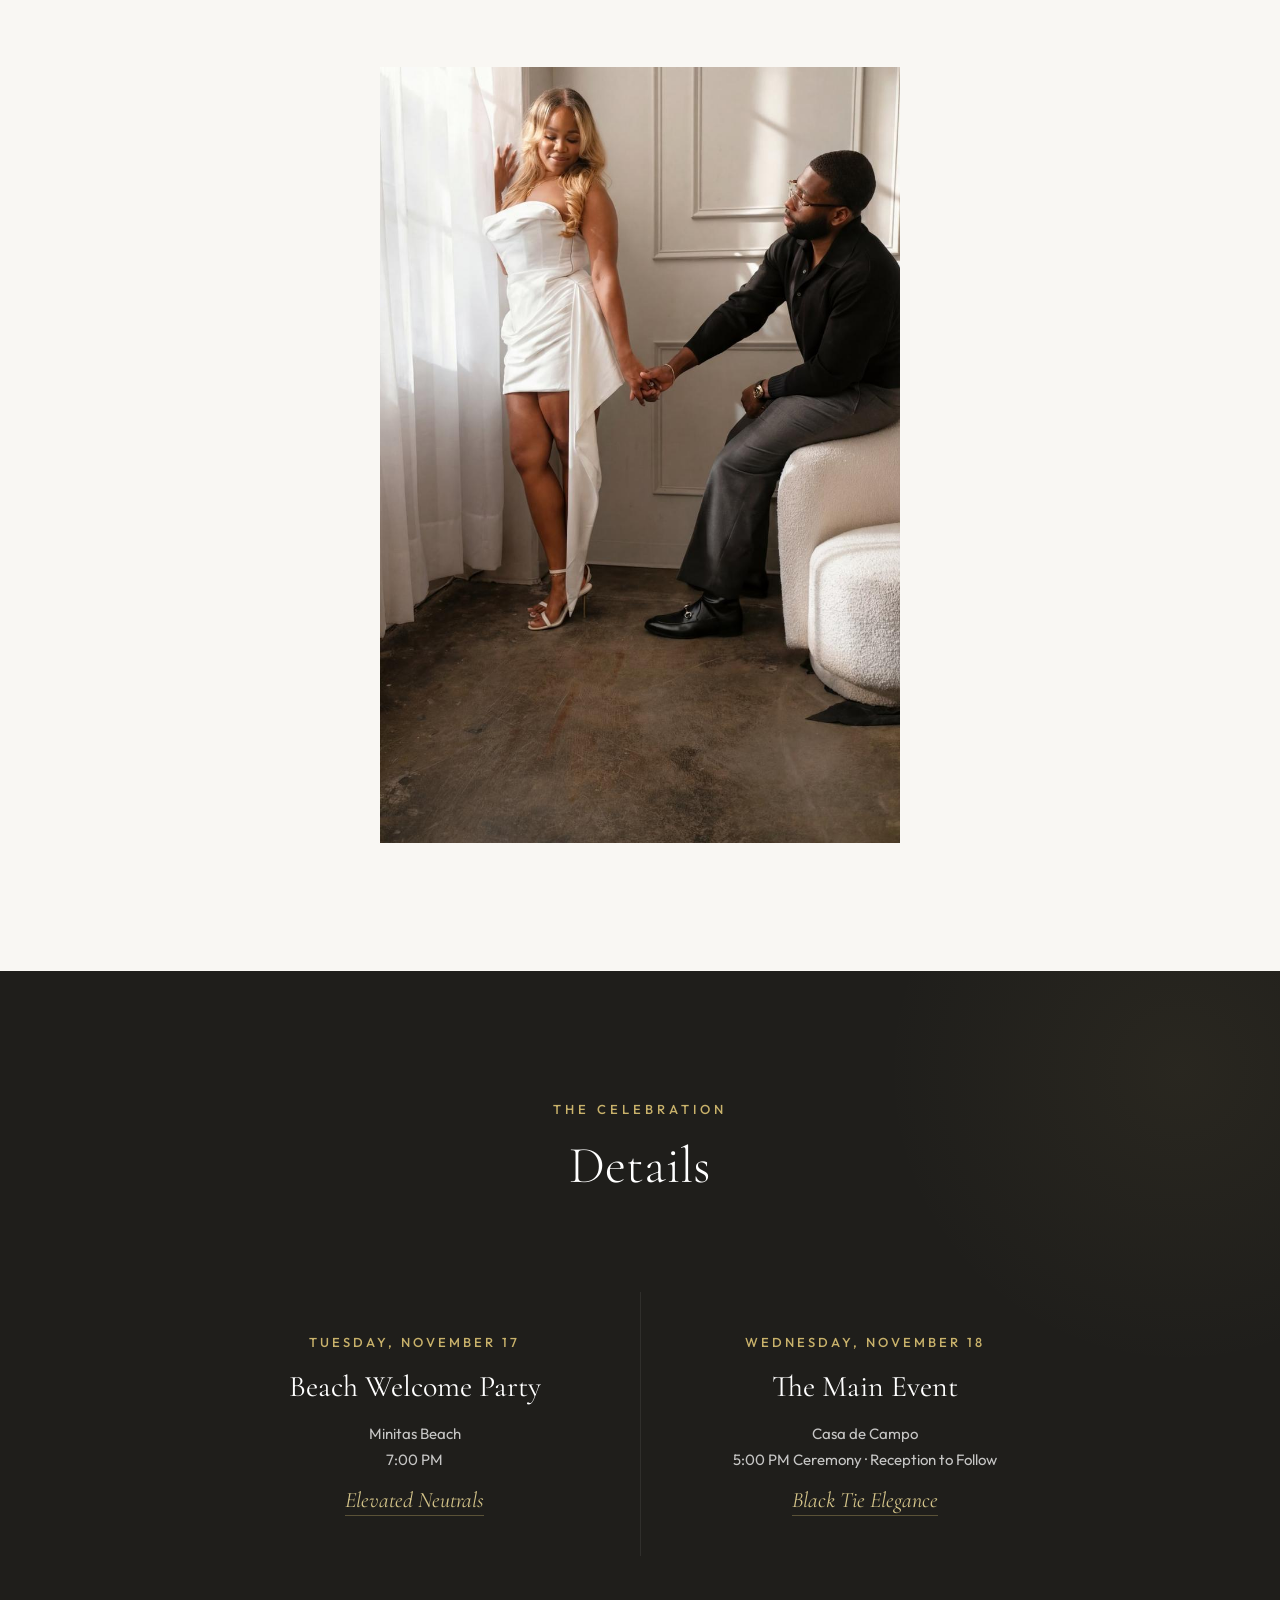
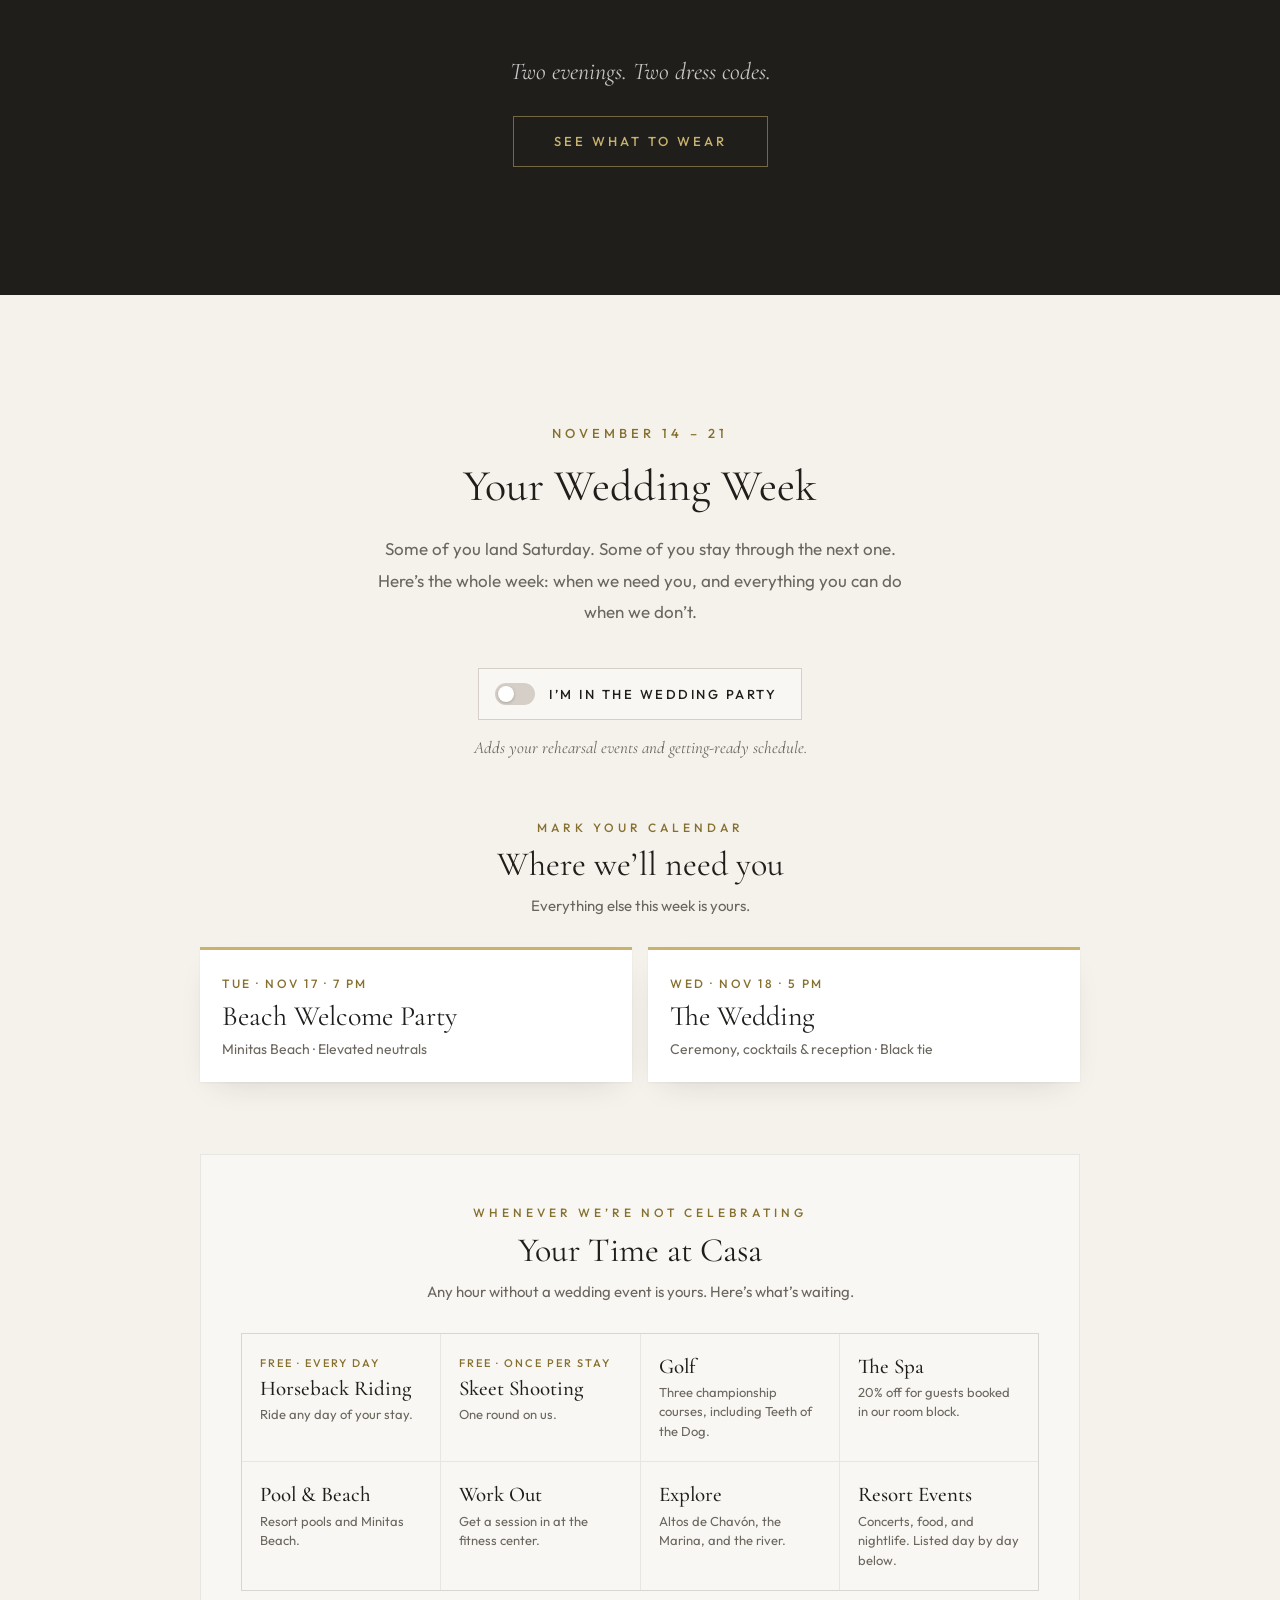
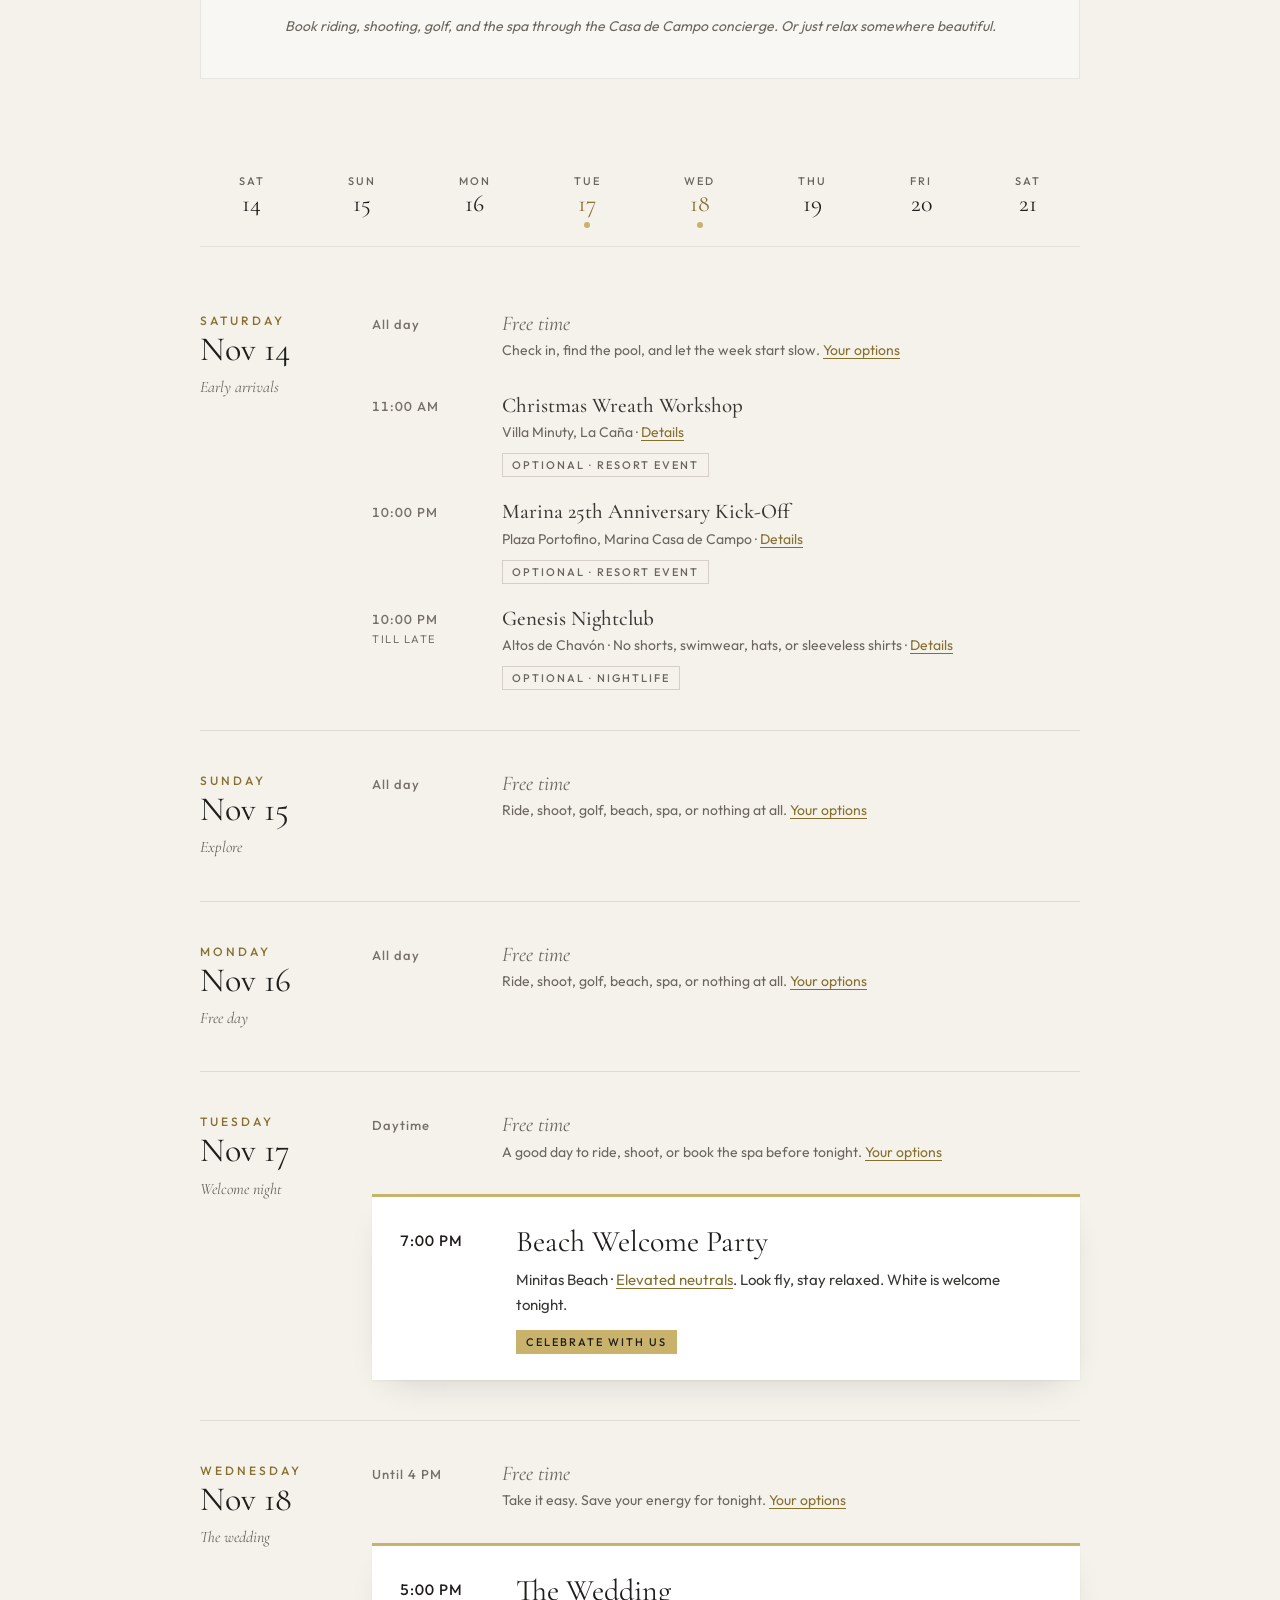
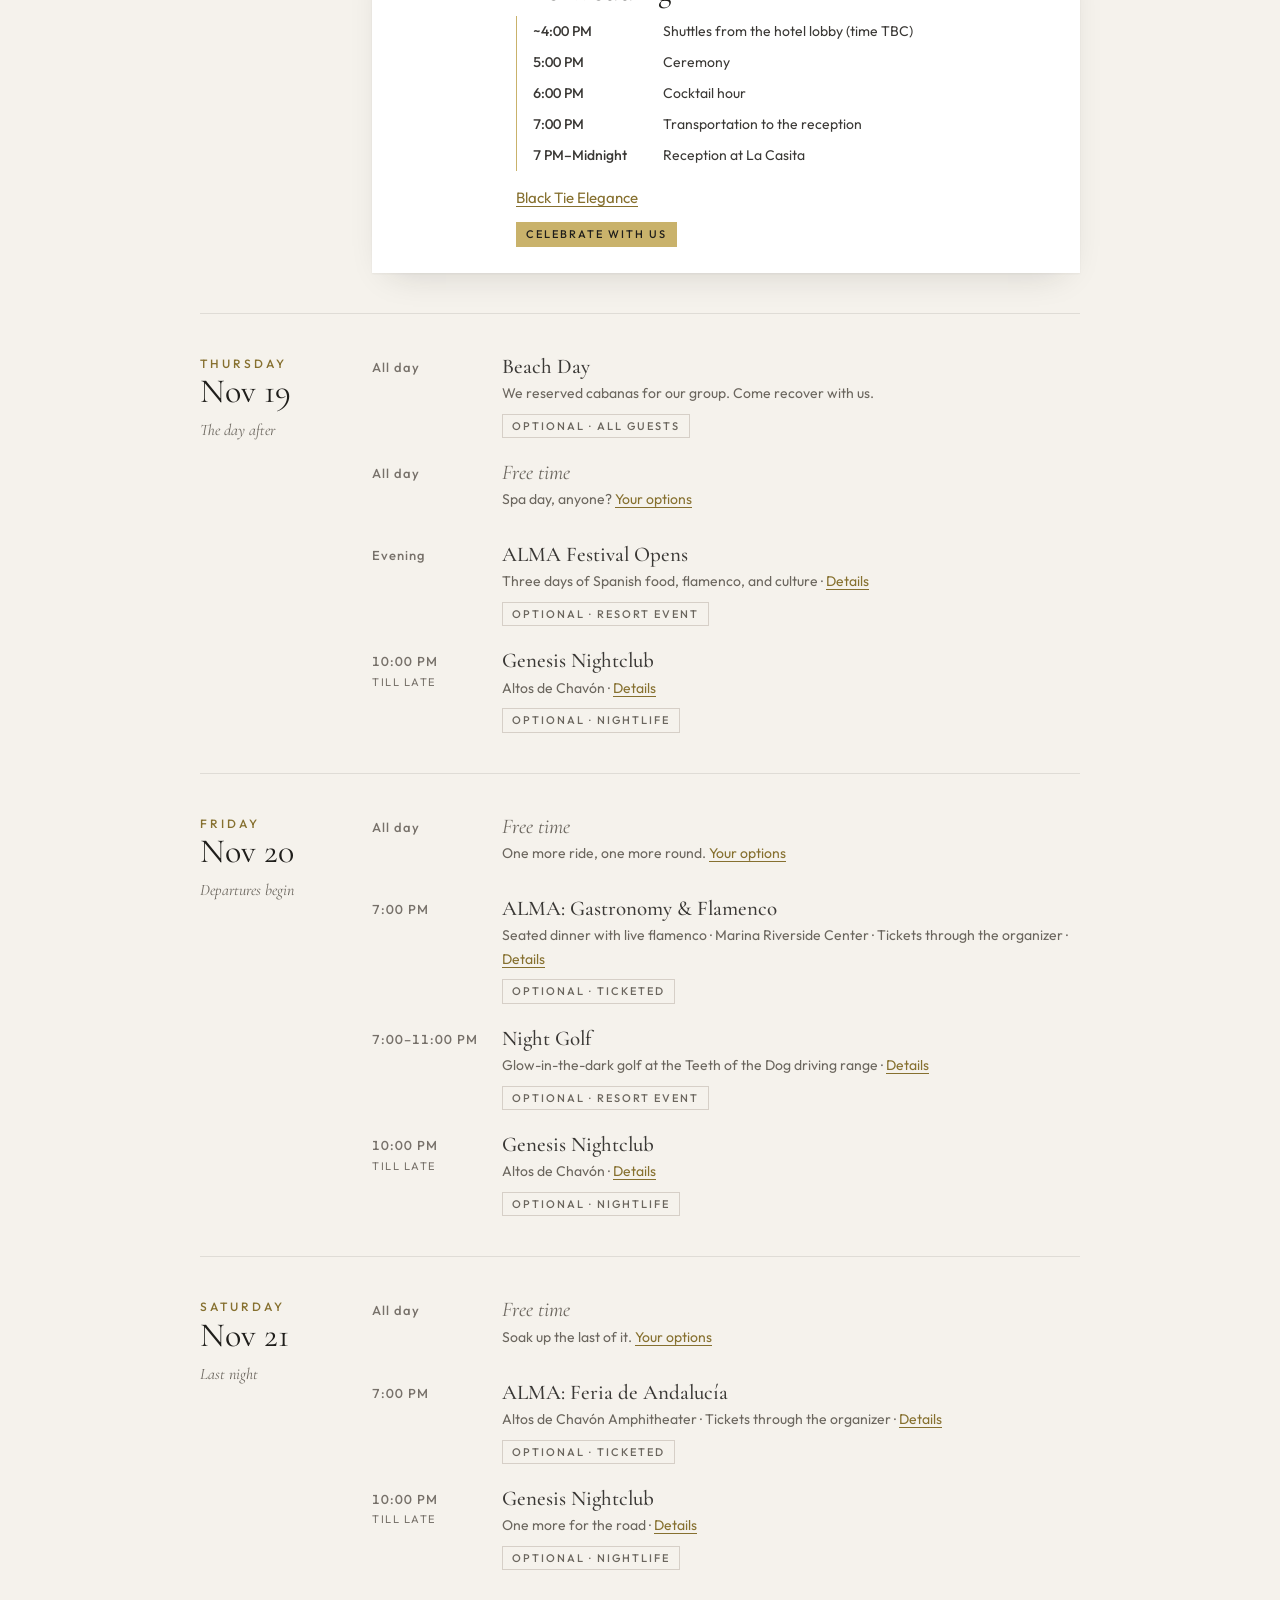
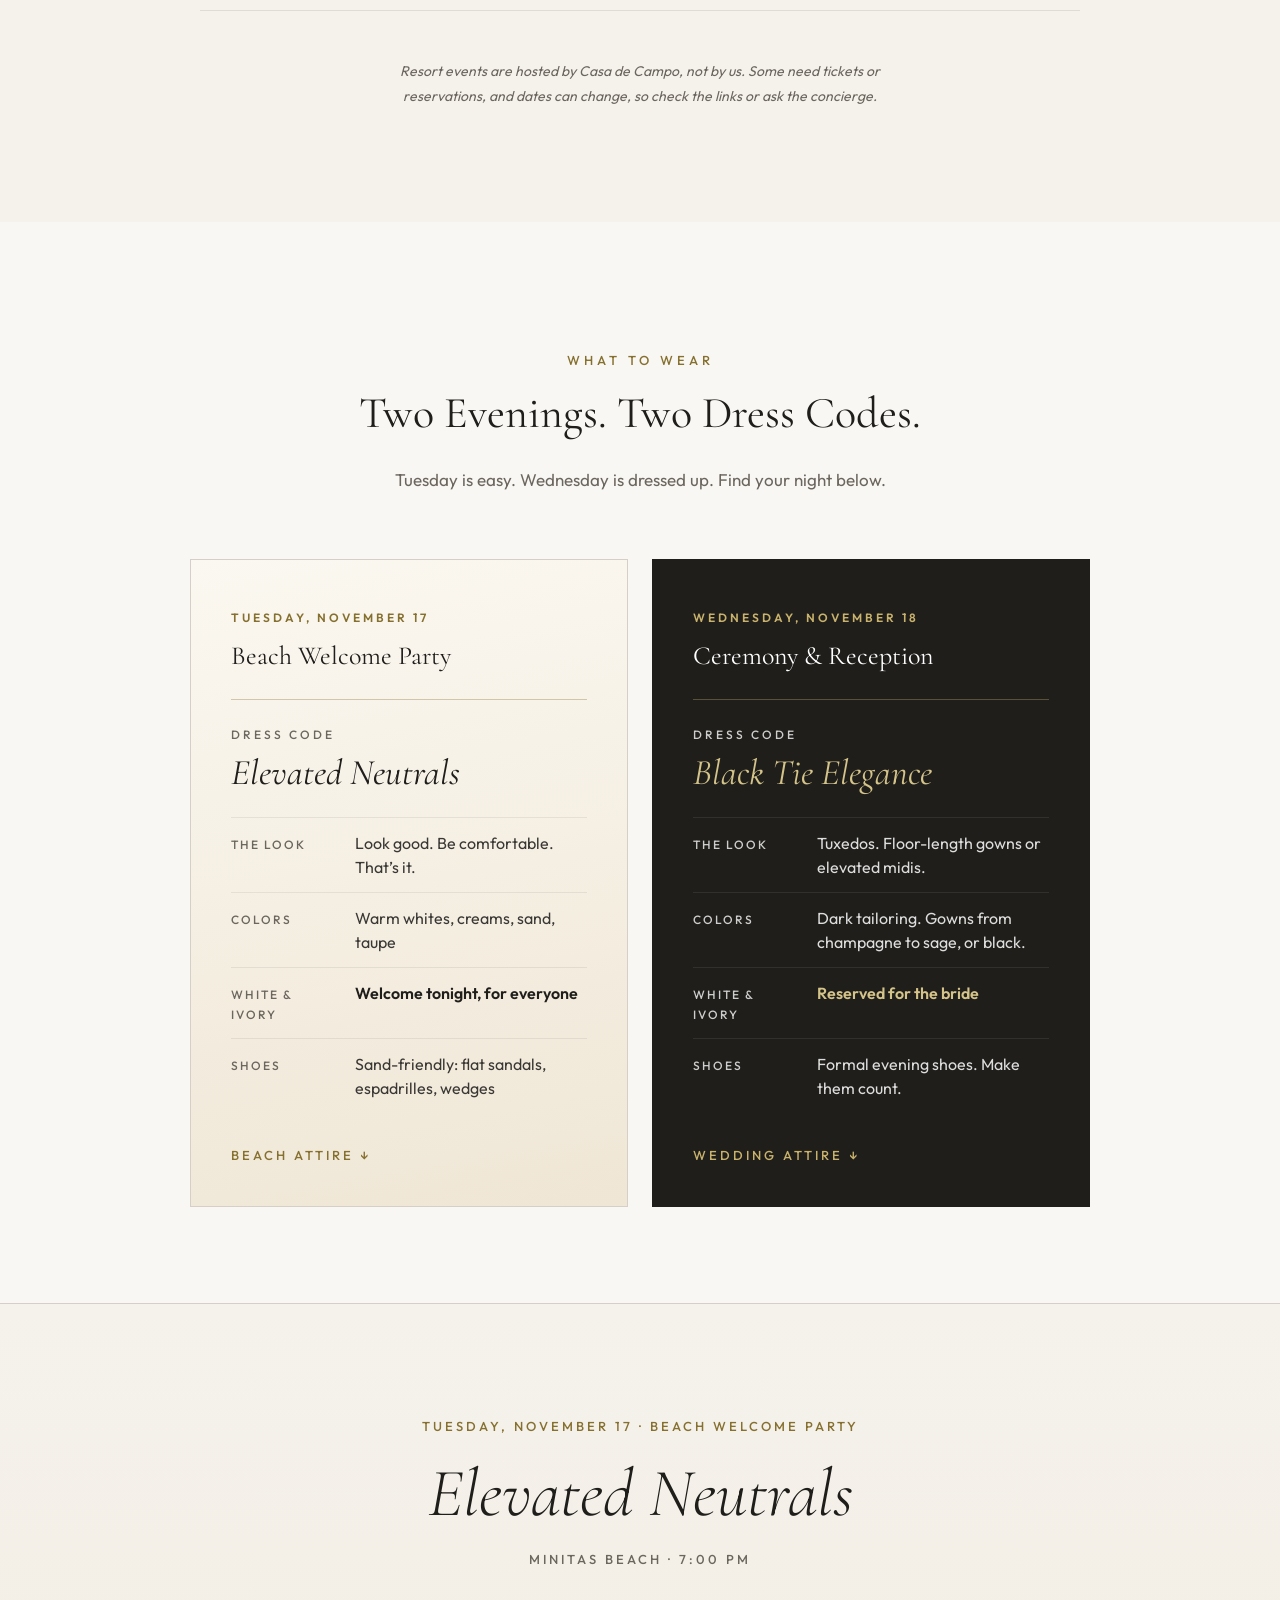
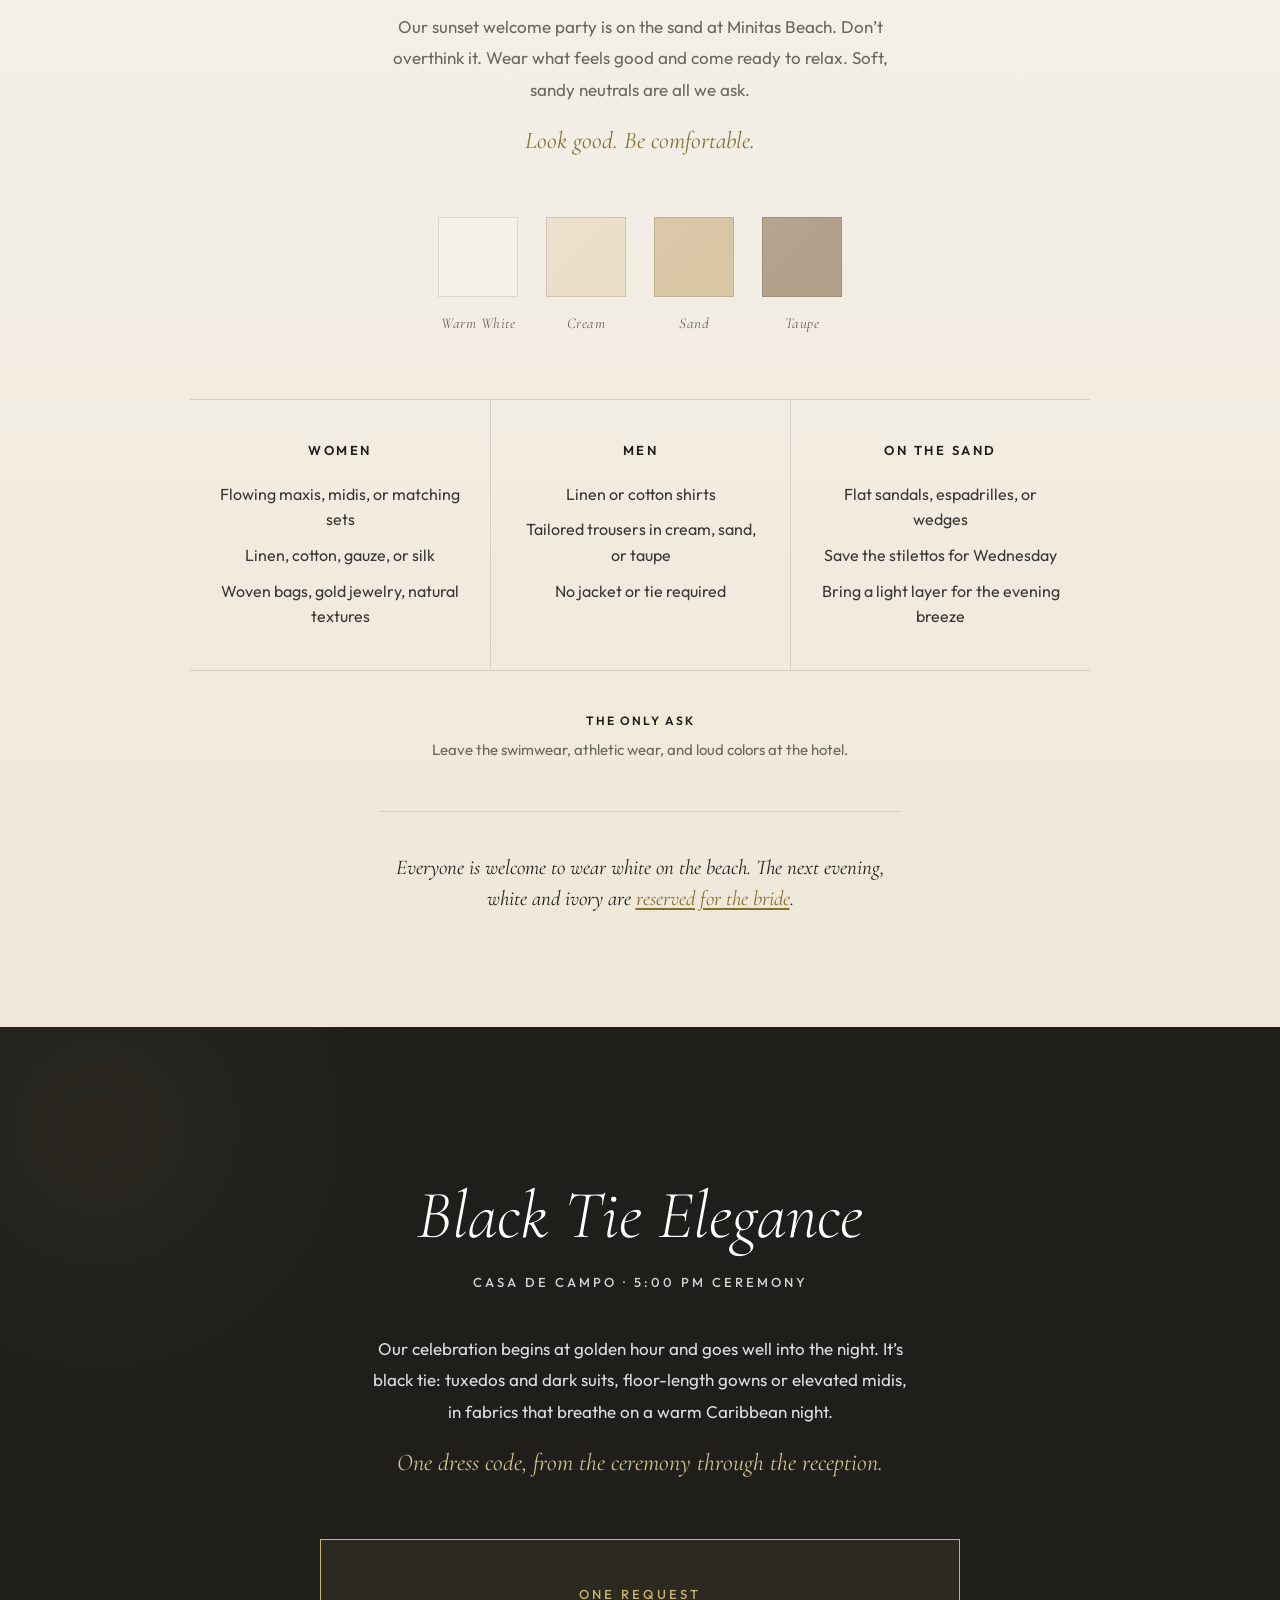
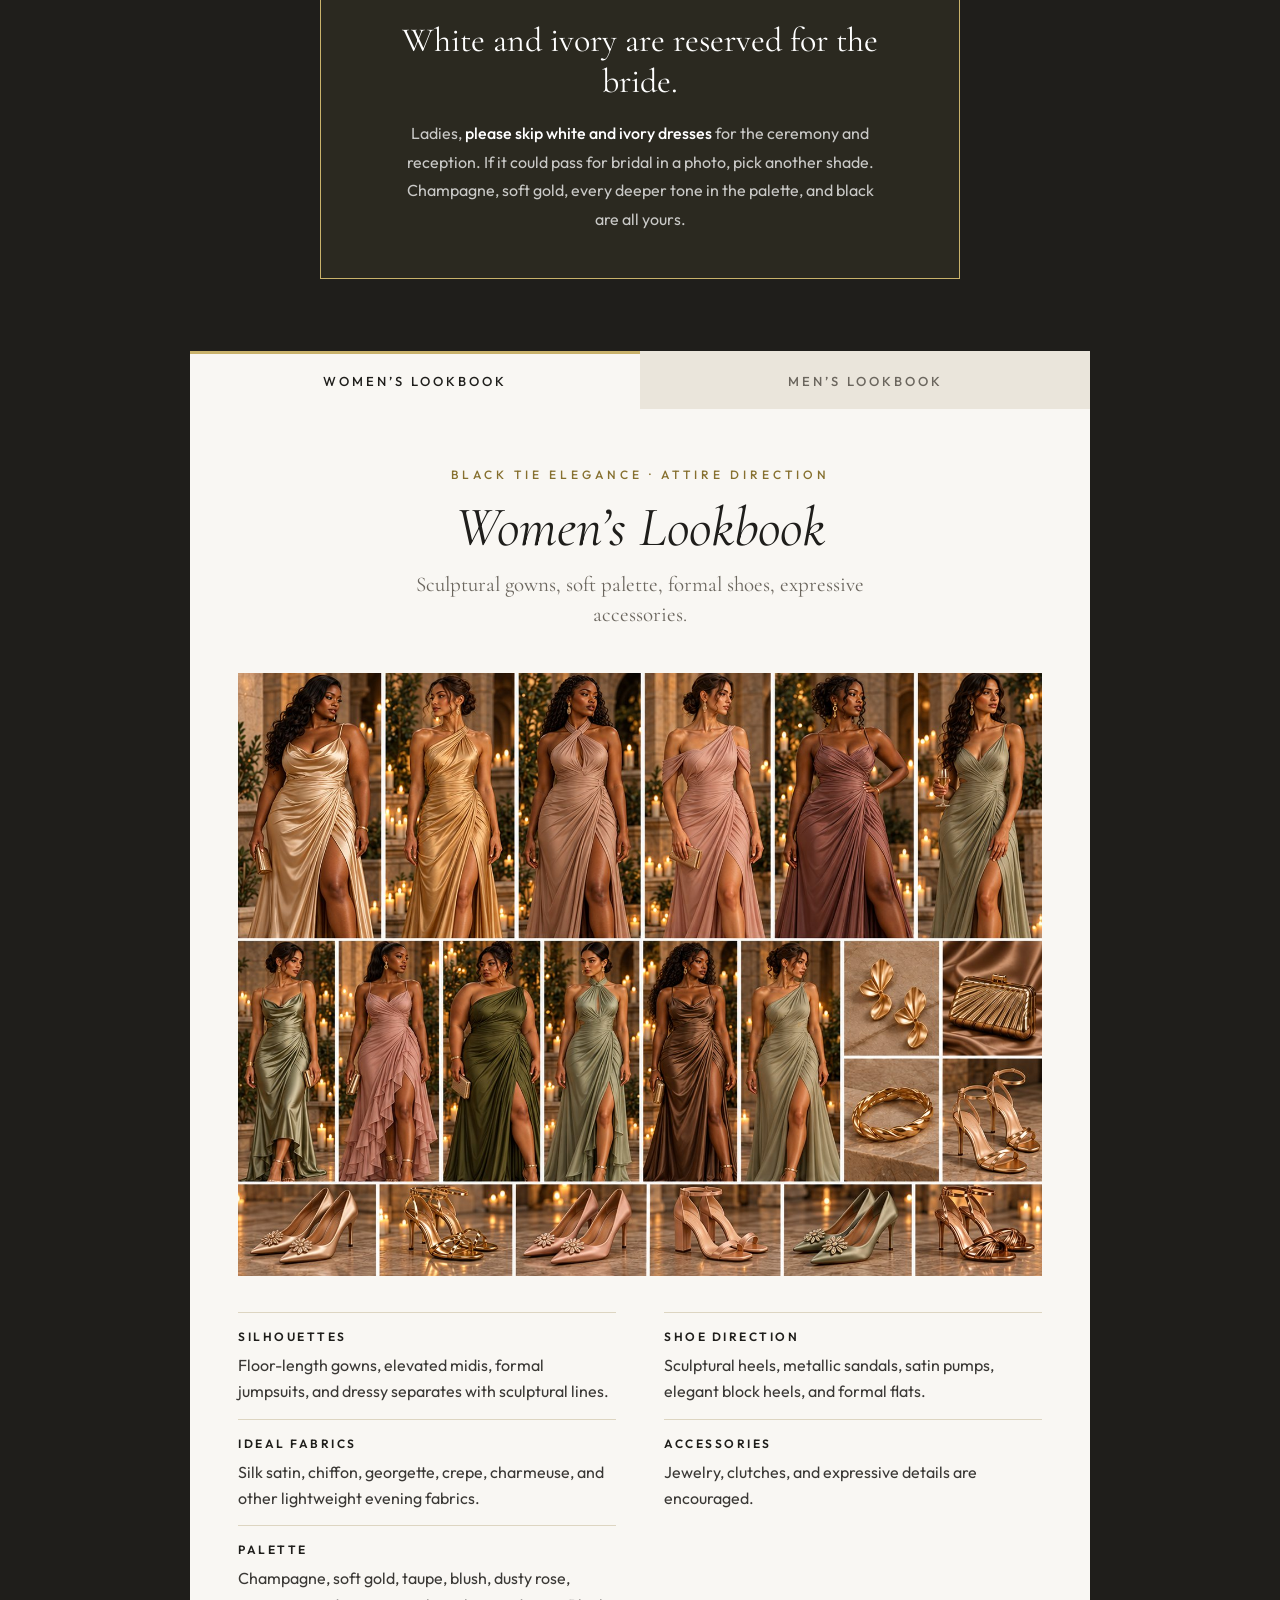
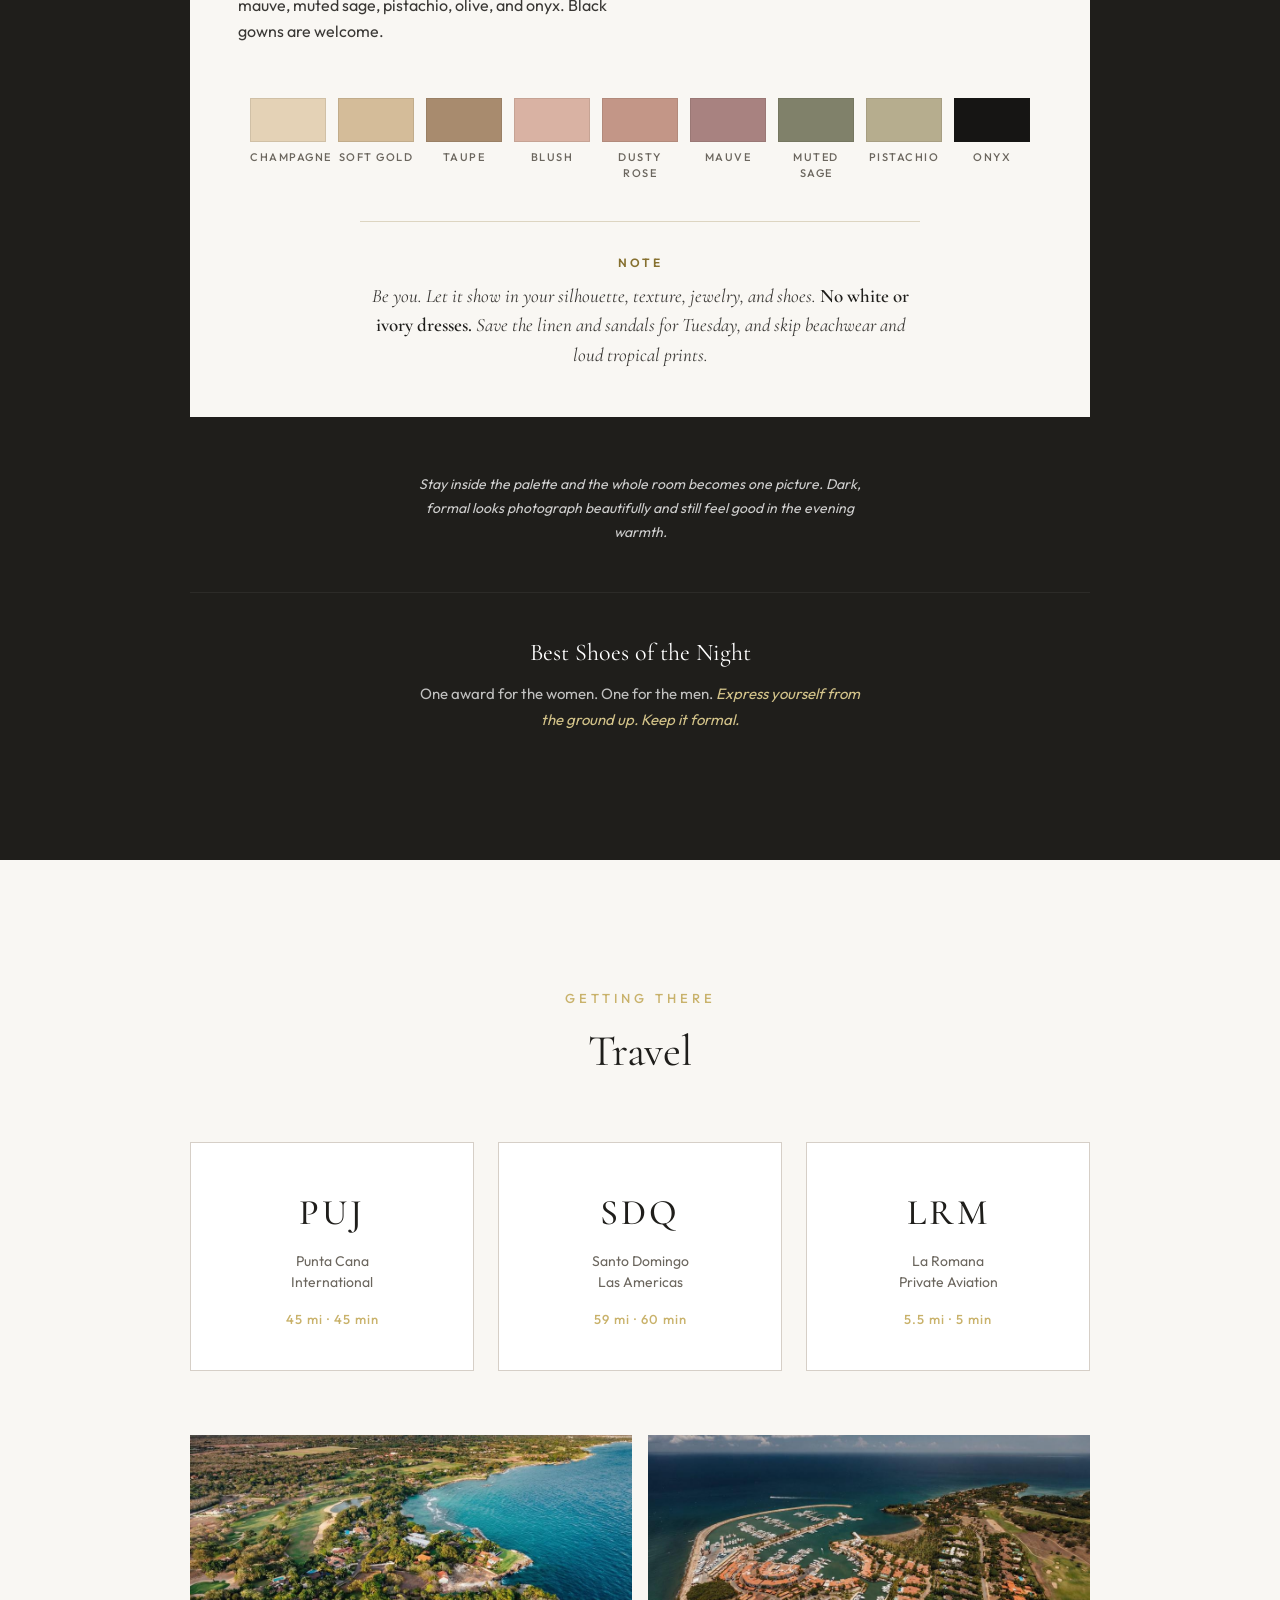
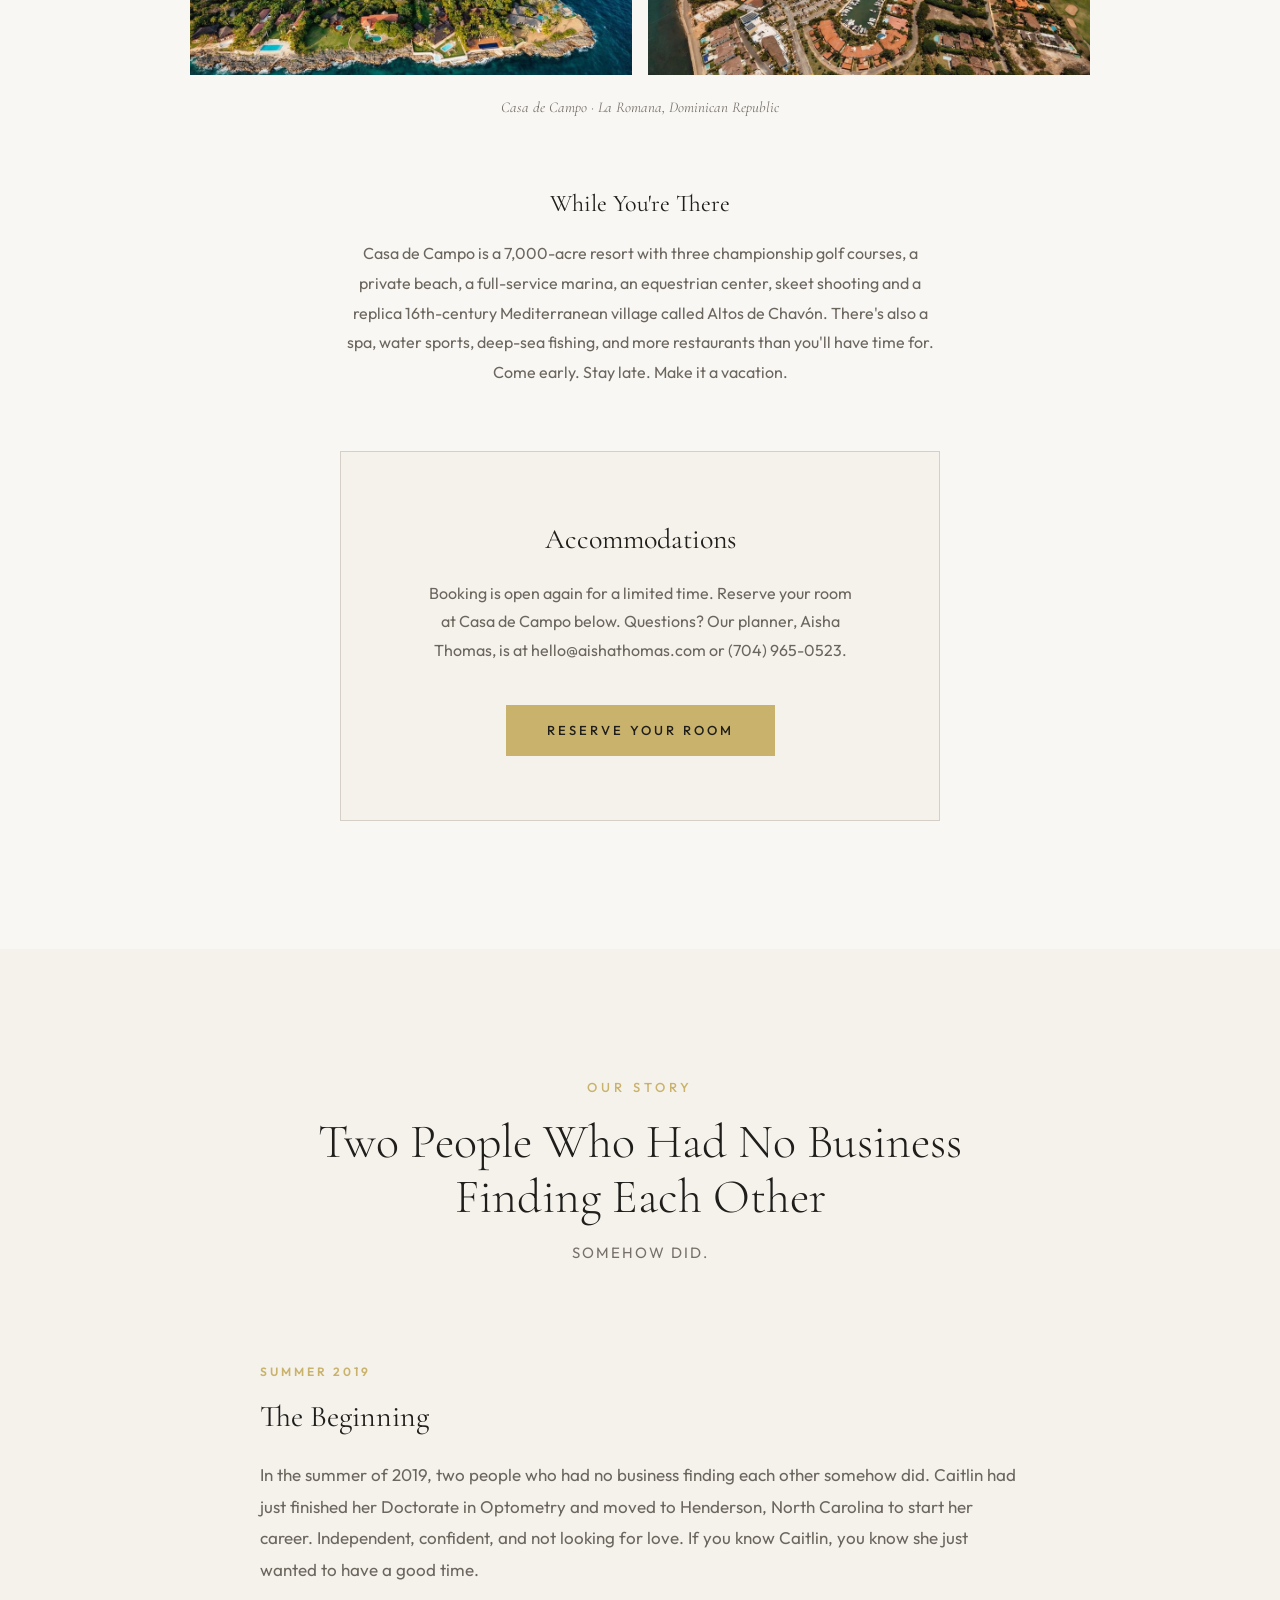
==== commit 977e5ae1: "Wedding Week: must-attend cards, Your Time at Casa perks, raised hosted-event cards, free-time rows " ====
--- a/index.html
+++ b/index.html
@@ -258,71 +258,99 @@
 @media(max-width:380px){a[href="#attire"][style*="underline"]{letter-spacing:1.2px!important;font-size:12px!important}}
 /* ===== Wedding Week ===== */
 .wk{background:var(--ivory-warm);padding:128px 24px 112px;position:relative}
-.wk-in{max-width:860px;margin:0 auto}
-.wk-lede{font-family:'Outfit',sans-serif;font-size:17px;line-height:1.85;color:var(--stone);text-align:center;max-width:560px;margin:0 auto 48px}
-.wk-bar{display:flex;flex-direction:column;align-items:center;gap:20px;margin-bottom:40px}
+.wk-in{max-width:880px;margin:0 auto}
+.wk-lede{font-family:'Outfit',sans-serif;font-size:17px;line-height:1.85;color:var(--stone);text-align:center;max-width:560px;margin:0 auto 40px}
+.wk-bar{display:flex;flex-direction:column;align-items:center;gap:14px;margin-bottom:56px}
 .wk-sw{display:inline-flex;align-items:center;gap:14px;background:var(--ivory);border:1px solid var(--taupe);padding:14px 24px 14px 16px;cursor:pointer;font-family:'Outfit',sans-serif;font-size:13px;font-weight:500;letter-spacing:2.5px;text-transform:uppercase;color:var(--onyx);transition:border-color .3s,background .3s;min-height:48px}
 .wk-sw:hover{border-color:var(--gold)}
-.wk-sw:focus-visible{outline:2px solid var(--gold-deep);outline-offset:3px}
+.wk-sw:focus-visible,.wk a:focus-visible{outline:2px solid var(--gold-deep);outline-offset:3px}
 .wk-sw-t{width:40px;height:22px;border-radius:11px;background:var(--taupe);position:relative;transition:background .3s;flex:none}
 .wk-sw-k{position:absolute;top:3px;left:3px;width:16px;height:16px;border-radius:50%;background:#fff;box-shadow:0 1px 3px rgba(31,30,27,.25);transition:transform .3s cubic-bezier(.22,1,.36,1)}
 .wk-sw[aria-checked="true"]{background:var(--onyx);border-color:var(--onyx);color:var(--ivory)}
 .wk-sw[aria-checked="true"] .wk-sw-t{background:var(--gold)}
 .wk-sw[aria-checked="true"] .wk-sw-k{transform:translateX(18px)}
 .wk-hint{font-family:'Cormorant Garamond',serif;font-style:italic;font-size:17px;color:var(--stone);text-align:center}
-.wk-key{display:flex;flex-wrap:wrap;justify-content:center;gap:10px}
+.wk-eye{font-family:'Outfit',sans-serif;font-size:12px;font-weight:500;letter-spacing:4px;text-transform:uppercase;color:var(--gold-deep);text-align:center;margin-bottom:8px}
+.wk-h3{font-family:'Cormorant Garamond',serif;font-size:clamp(26px,3.4vw,34px);font-weight:400;color:var(--onyx);text-align:center;line-height:1.2;margin-bottom:8px}
+.wk-sub{font-family:'Outfit',sans-serif;font-size:15px;color:var(--stone);text-align:center;margin-bottom:28px}
+/* Must-attend */
+.wk-must{margin-bottom:72px}
+.wk-mg{display:grid;grid-template-columns:repeat(auto-fit,minmax(200px,1fr));gap:16px}
+.wk-mc{display:flex;flex-direction:column;gap:6px;background:#fff;border-top:3px solid var(--gold);padding:24px 22px 22px;text-decoration:none;box-shadow:0 1px 2px rgba(31,30,27,.05),0 12px 32px -16px rgba(31,30,27,.18);transition:transform .3s,box-shadow .3s}
+.wk-mc:hover{transform:translateY(-2px);box-shadow:0 1px 2px rgba(31,30,27,.05),0 18px 40px -16px rgba(31,30,27,.24)}
+.wk-mc-d{font-family:'Outfit',sans-serif;font-size:12px;font-weight:500;letter-spacing:2.5px;text-transform:uppercase;color:var(--gold-deep)}
+.wk-mc-n{font-family:'Cormorant Garamond',serif;font-size:28px;font-weight:400;color:var(--onyx);line-height:1.15}
+.wk-mc-s{font-family:'Outfit',sans-serif;font-size:14px;color:var(--stone);line-height:1.6}
+.wk-mc.wk-mc-p{border-top-color:var(--onyx);display:none}
+.wk.is-party .wk-mc.wk-mc-p{display:flex}
+/* Perks */
+.wk-perks{background:var(--ivory);border:1px solid rgba(31,30,27,.08);padding:48px 40px 40px;margin-bottom:72px;scroll-margin-top:90px}
+.wk-pg{list-style:none;display:grid;grid-template-columns:repeat(4,1fr);gap:1px;background:rgba(31,30,27,.08);border:1px solid rgba(31,30,27,.08);margin-bottom:24px}
+.wk-pg li{background:var(--ivory);padding:20px 18px;display:flex;flex-direction:column;gap:4px}
+.wk-pg b{font-family:'Cormorant Garamond',serif;font-size:21px;font-weight:500;color:var(--onyx);line-height:1.2}
+.wk-pg span{font-family:'Outfit',sans-serif;font-size:13px;color:var(--stone);line-height:1.5}
+.wk-pg em{font-style:normal;font-family:'Outfit',sans-serif;font-size:11px;font-weight:500;letter-spacing:2px;text-transform:uppercase;color:var(--gold-deep)}
+.wk-pn{font-family:'Outfit',sans-serif;font-size:14px;color:var(--stone);text-align:center;font-style:italic}
+/* Day row */
+.wk-days{display:flex;gap:6px;overflow-x:auto;scrollbar-width:none;padding:12px 0;margin-bottom:24px;border-bottom:1px solid rgba(31,30,27,.08)}
+.wk-days::-webkit-scrollbar{display:none}
+.wk-days a{flex:1 0 auto;min-width:72px;text-align:center;text-decoration:none;padding:8px 10px 14px;border:1px solid transparent;transition:border-color .3s;position:relative}
+.wk-days a:hover{border-color:var(--gold)}
+.wk-days b{display:block;font-family:'Outfit',sans-serif;font-size:11px;font-weight:500;letter-spacing:2px;text-transform:uppercase;color:var(--stone)}
+.wk-days i{display:block;font-family:'Cormorant Garamond',serif;font-style:normal;font-size:24px;color:var(--onyx);line-height:1.2}
+.wk-days a.is-today{border-color:var(--onyx)}
+.wk-days a.has-host::after,.wk.is-party .wk-days a.has-party::after{content:'';position:absolute;left:50%;bottom:5px;width:6px;height:6px;margin-left:-3px;border-radius:50%;background:var(--gold)}
+.wk-days a.has-host i{color:var(--gold-deep)}
+/* Timeline */
+.wk-list{list-style:none}
+.wkd{display:grid;grid-template-columns:140px 1fr;gap:32px;padding:40px 0;border-bottom:1px solid rgba(31,30,27,.1);scroll-margin-top:90px}
+.wkd-dw{display:block;font-family:'Outfit',sans-serif;font-size:12px;font-weight:500;letter-spacing:3px;text-transform:uppercase;color:var(--gold-deep)}
+.wkd-dt{display:block;font-family:'Cormorant Garamond',serif;font-size:34px;font-weight:400;color:var(--onyx);line-height:1.1}
+.wkd-mood{display:block;font-family:'Cormorant Garamond',serif;font-style:italic;font-size:16px;color:var(--stone);margin-top:6px}
+.wkd .wkd-today{display:none;margin-top:10px}
+.wkd.is-today .wkd-today{display:inline-block}
+.wki-l{list-style:none;display:flex;flex-direction:column;gap:22px}
+.wki{display:grid;grid-template-columns:110px 1fr;gap:20px}
+.wki-t{font-family:'Outfit',sans-serif;font-size:13px;font-weight:500;letter-spacing:1px;color:var(--mist);padding-top:3px;font-variant-numeric:tabular-nums}
+.wki-t small{display:block;font-size:11px;letter-spacing:1.5px;text-transform:uppercase;color:var(--mist);font-weight:400}
+.wki-b h3{font-family:'Cormorant Garamond',serif;font-size:21px;font-weight:500;color:var(--charcoal);line-height:1.25;margin-bottom:2px}
+.wki-b p{font-family:'Outfit',sans-serif;font-size:14px;line-height:1.7;color:var(--stone);margin-bottom:8px}
+.wki-b a{color:var(--gold-deep);text-decoration:underline;text-underline-offset:3px;text-decoration-thickness:1px}
+.wki-b a:hover{color:var(--onyx)}
+.wki-tags{display:flex;flex-wrap:wrap;gap:8px}
 .wkt{display:inline-block;font-family:'Outfit',sans-serif;font-size:11px;font-weight:500;letter-spacing:2px;text-transform:uppercase;padding:5px 10px;line-height:1.3;white-space:nowrap}
 .wkt-h{background:var(--gold);color:var(--onyx)}
 .wkt-p{background:var(--onyx);color:var(--ivory)}
 .wkt-o{border:1px solid var(--taupe);color:var(--stone);padding:4px 9px}
-.wk-days{display:flex;gap:6px;overflow-x:auto;scrollbar-width:none;padding:12px 0;margin-bottom:24px;border-bottom:1px solid rgba(31,30,27,.08)}
-.wk-days::-webkit-scrollbar{display:none}
-.wk-days a{flex:1 0 auto;min-width:72px;text-align:center;text-decoration:none;padding:8px 10px;border:1px solid transparent;transition:border-color .3s}
-.wk-days a:hover,.wk-days a:focus-visible{border-color:var(--gold)}
-.wk-days b{display:block;font-family:'Outfit',sans-serif;font-size:11px;font-weight:500;letter-spacing:2px;text-transform:uppercase;color:var(--stone)}
-.wk-days i{display:block;font-family:'Cormorant Garamond',serif;font-style:normal;font-size:24px;color:var(--onyx);line-height:1.2}
-.wk-days a.is-today{border-color:var(--onyx)}
-.wk-days a.is-big i{color:var(--gold-deep)}
-.wk-list{list-style:none}
-.wkd{display:grid;grid-template-columns:140px 1fr;gap:32px;padding:40px 0;border-bottom:1px solid rgba(31,30,27,.1);scroll-margin-top:90px}
-.wkd-h{padding-top:2px}
-.wkd-dw{display:block;font-family:'Outfit',sans-serif;font-size:12px;font-weight:500;letter-spacing:3px;text-transform:uppercase;color:var(--gold-deep)}
-.wkd-dt{display:block;font-family:'Cormorant Garamond',serif;font-size:34px;font-weight:400;color:var(--onyx);line-height:1.1}
-.wkd-mood{display:block;font-family:'Cormorant Garamond',serif;font-style:italic;font-size:16px;color:var(--stone);margin-top:6px}
-.wkd-today{display:none;margin-top:10px}
-.wkd.is-today .wkd-today{display:inline-block}
-.wki-l{list-style:none;display:flex;flex-direction:column;gap:28px}
-.wki{display:grid;grid-template-columns:118px 1fr;gap:20px}
-.wki-t{font-family:'Outfit',sans-serif;font-size:14px;font-weight:500;letter-spacing:1px;color:var(--onyx);padding-top:5px;font-variant-numeric:tabular-nums}
-.wki-t small{display:block;font-size:11px;letter-spacing:1.5px;text-transform:uppercase;color:var(--mist);font-weight:400}
-.wki-b h3{font-family:'Cormorant Garamond',serif;font-size:26px;font-weight:400;color:var(--onyx);line-height:1.2;margin-bottom:4px}
-.wki-b p{font-family:'Outfit',sans-serif;font-size:15px;line-height:1.7;color:var(--stone);margin-bottom:10px}
-.wki-b a{color:var(--gold-deep);text-decoration:underline;text-underline-offset:3px;text-decoration-thickness:1px}
-.wki-b a:hover{color:var(--onyx)}
-.wki-tags{display:flex;flex-wrap:wrap;gap:8px}
-.wki-sub{list-style:none;margin:6px 0 12px;border-left:1px solid var(--gold);padding-left:16px}
-.wki-sub li{font-family:'Outfit',sans-serif;font-size:14px;line-height:1.9;color:var(--charcoal)}
-.wki-sub b{font-weight:500;display:inline-block;min-width:118px;font-variant-numeric:tabular-nums}
-.wki-acts{display:flex;flex-wrap:wrap;gap:8px;margin:4px 0 12px}
-.wki-acts span{font-family:'Outfit',sans-serif;font-size:13px;color:var(--charcoal);border:1px solid var(--taupe);background:var(--ivory);padding:6px 12px}
-.wki-feat .wki-b h3{font-size:30px}
-.wki-p{display:none;position:relative}
-.wki-p::before{content:'';position:absolute;left:-20px;top:4px;bottom:4px;width:2px;background:var(--gold)}
+/* Free time row */
+.wki-free .wki-b h3{font-style:italic;font-weight:400;color:var(--stone)}
+/* Hosted = raised card */
+.wki-host{background:#fff;border-top:3px solid var(--gold);padding:26px 28px;box-shadow:0 1px 2px rgba(31,30,27,.05),0 14px 36px -18px rgba(31,30,27,.2);grid-template-columns:96px 1fr}
+.wki-host .wki-t{color:var(--onyx);font-size:15px;padding-top:6px}
+.wki-host .wki-b h3{font-size:30px;font-weight:400;color:var(--onyx);margin-bottom:6px}
+.wki-host .wki-b p{font-size:15px;color:var(--charcoal)}
+.wki-host .wkt-h{margin-top:4px}
+.wki-p.wki-host{border-top-color:var(--onyx)}
+.wki-sub{list-style:none;margin:6px 0 14px;border-left:1px solid var(--gold);padding-left:16px}
+.wki-sub li{font-family:'Outfit',sans-serif;font-size:14px;line-height:1.5;color:var(--charcoal);display:grid;grid-template-columns:118px 1fr;gap:12px;padding:5px 0}
+.wki-sub b{font-weight:500;font-variant-numeric:tabular-nums}
+.wki-p{display:none}
 .wk.is-party .wki-p{display:grid}
-.wk.is-party .wki-g{display:none}
 .wk-note{font-family:'Outfit',sans-serif;font-size:14px;line-height:1.8;color:var(--stone);text-align:center;max-width:560px;margin:48px auto 0;font-style:italic}
+@media(max-width:800px){.wk-pg{grid-template-columns:repeat(2,1fr)}}
 @media(max-width:700px){
 .wk{padding:96px 20px 80px}
+.wk-perks{padding:36px 20px 28px;margin-left:-4px;margin-right:-4px}
 .wkd{grid-template-columns:1fr;gap:20px;padding:32px 0}
-.wkd-h{display:flex;align-items:baseline;gap:12px;flex-wrap:wrap}
+.wkd .wkd-h{display:flex;align-items:baseline;gap:12px;flex-wrap:wrap}
 .wkd-mood{margin-top:0}
 .wki{grid-template-columns:1fr;gap:4px}
+.wki-host{padding:22px 20px}
 .wki-t{padding-top:0}
-.wki-p::before{left:-12px}
-.wki-sub b{min-width:124px}
+.wki-sub li{grid-template-columns:104px 1fr}
 .wk-days{margin:0 -20px 16px;padding:10px 20px}
 }
-@media(prefers-reduced-motion:reduce){.wk-sw-k,.wk-sw-t{transition:none}}
+@media(prefers-reduced-motion:reduce){.wk-sw-k,.wk-sw-t,.wk-mc{transition:none}}
 </style>
 </head>
 <body>
@@ -382,19 +410,47 @@
   <div class="wk-in">
     <div class="sl rv" style="color:var(--gold-deep)">November 14 &ndash; 21</div>
     <h2 class="shd rv d1" style="margin-bottom:20px">Your Wedding Week</h2>
-    <p class="wk-lede rv d2">Some of you land Saturday. Some of you stay through the next one. Here&rsquo;s the whole week: what we&rsquo;re hosting, plus everything else happening at Casa de Campo while you&rsquo;re here.</p>
+    <p class="wk-lede rv d2">Some of you land Saturday. Some of you stay through the next one. Here&rsquo;s the whole week: when we need you, and everything you can do when we don&rsquo;t.</p>
     <div class="wk-bar rv">
       <button type="button" class="wk-sw" id="wkSw" role="switch" aria-checked="false" aria-describedby="wkHint"><span class="wk-sw-t" aria-hidden="true"><span class="wk-sw-k"></span></span><span>I&rsquo;m in the wedding party</span></button>
-      <p class="wk-hint" id="wkHint">Adds your rehearsal events and getting-ready schedule to the week.</p>
-      <div class="wk-key" aria-label="Legend"><span class="wkt wkt-h">Celebrate with us</span><span class="wkt wkt-p">Wedding party</span><span class="wkt wkt-o">Optional</span></div>
+      <p class="wk-hint" id="wkHint">Adds your rehearsal events and getting-ready schedule.</p>
+    </div>
+
+    <div class="wk-must rv">
+      <div class="wk-eye">Mark your calendar</div>
+      <h3 class="wk-h3">Where we&rsquo;ll need you</h3>
+      <p class="wk-sub">Everything else this week is yours.</p>
+      <div class="wk-mg">
+        <a class="wk-mc wk-mc-p" href="#d16"><span class="wk-mc-d">Mon &middot; Nov 16 &middot; 7 PM</span><span class="wk-mc-n">Rehearsal Dinner</span><span class="wk-mc-s">La Casita &middot; Wedding party + significant others</span></a>
+        <a class="wk-mc wk-mc-p" href="#d17"><span class="wk-mc-d">Tue &middot; Nov 17 &middot; 10 AM</span><span class="wk-mc-n">Wedding Rehearsal</span><span class="wk-mc-s">Wedding party &middot; About one hour</span></a>
+        <a class="wk-mc" href="#d17"><span class="wk-mc-d">Tue &middot; Nov 17 &middot; 7 PM</span><span class="wk-mc-n">Beach Welcome Party</span><span class="wk-mc-s">Minitas Beach &middot; Elevated neutrals</span></a>
+        <a class="wk-mc" href="#d18"><span class="wk-mc-d">Wed &middot; Nov 18 &middot; 5 PM</span><span class="wk-mc-n">The Wedding</span><span class="wk-mc-s">Ceremony, cocktails &amp; reception &middot; Black tie</span></a>
+      </div>
+    </div>
+
+    <div class="wk-perks rv" id="perks">
+      <div class="wk-eye">Whenever we&rsquo;re not celebrating</div>
+      <h3 class="wk-h3">Your Time at Casa</h3>
+      <p class="wk-sub">Any hour without a wedding event is yours. Here&rsquo;s what&rsquo;s waiting.</p>
+      <ul class="wk-pg">
+        <li><em>Free &middot; Every day</em><b>Horseback Riding</b><span>Ride any day of your stay.</span></li>
+        <li><em>Free &middot; Once per stay</em><b>Skeet Shooting</b><span>One round on us.</span></li>
+        <li><b>Golf</b><span>Three championship courses, including Teeth of the Dog.</span></li>
+        <li><b>The Spa</b><span>20% off for guests booked in our room block.</span></li>
+        <li><b>Pool &amp; Beach</b><span>Resort pools and Minitas Beach.</span></li>
+        <li><b>Work Out</b><span>Get a session in at the fitness center.</span></li>
+        <li><b>Explore</b><span>Altos de Chav&oacute;n, the Marina, and the river.</span></li>
+        <li><b>Resort Events</b><span>Concerts, food, and nightlife. Listed day by day below.</span></li>
+      </ul>
+      <p class="wk-pn">Book riding, shooting, golf, and the spa through the Casa de Campo concierge. Or just relax somewhere beautiful.</p>
     </div>
 
     <nav class="wk-days" aria-label="Jump to a day">
       <a href="#d14" data-d="14"><b>Sat</b><i>14</i></a>
       <a href="#d15" data-d="15"><b>Sun</b><i>15</i></a>
-      <a href="#d16" data-d="16"><b>Mon</b><i>16</i></a>
-      <a href="#d17" data-d="17"><b>Tue</b><i>17</i></a>
-      <a href="#d18" data-d="18" class="is-big"><b>Wed</b><i>18</i></a>
+      <a href="#d16" data-d="16" class="has-party"><b>Mon</b><i>16</i></a>
+      <a href="#d17" data-d="17" class="has-host"><b>Tue</b><i>17</i></a>
+      <a href="#d18" data-d="18" class="has-host"><b>Wed</b><i>18</i></a>
       <a href="#d19" data-d="19"><b>Thu</b><i>19</i></a>
       <a href="#d20" data-d="20"><b>Fri</b><i>20</i></a>
       <a href="#d21" data-d="21"><b>Sat</b><i>21</i></a>
@@ -404,7 +460,7 @@
       <li class="wkd" id="d14" data-d="14">
         <div class="wkd-h"><span class="wkd-dw">Saturday</span><span class="wkd-dt">Nov 14</span><span class="wkd-mood">Early arrivals</span><span class="wkt wkt-h wkd-today">Today</span></div>
         <ul class="wki-l">
-          <li class="wki"><div class="wki-t">All day</div><div class="wki-b"><h3>Settle In</h3><p>No plans from us yet. Check in, find the pool, and let the week start slow.</p></div></li>
+          <li class="wki wki-free"><div class="wki-t">All day</div><div class="wki-b"><h3>Free time</h3><p>Check in, find the pool, and let the week start slow. <a href="#perks">Your options</a></p></div></li>
           <li class="wki"><div class="wki-t">11:00 AM</div><div class="wki-b"><h3>Christmas Wreath Workshop</h3><p>Villa Minuty, La Ca&ntilde;a &middot; <a href="https://www.casadecampo.com.do/events/christmas-wreath-workshop/" target="_blank" rel="noopener">Details</a></p><div class="wki-tags"><span class="wkt wkt-o">Optional &middot; Resort event</span></div></div></li>
           <li class="wki"><div class="wki-t">10:00 PM</div><div class="wki-b"><h3>Marina 25th Anniversary Kick-Off</h3><p>Plaza Portofino, Marina Casa de Campo &middot; <a href="https://www.casadecampo.com.do/events/marina-casa-de-campo-25th-anniversary-kick-off/" target="_blank" rel="noopener">Details</a></p><div class="wki-tags"><span class="wkt wkt-o">Optional &middot; Resort event</span></div></div></li>
           <li class="wki"><div class="wki-t">10:00 PM<small>till late</small></div><div class="wki-b"><h3>Genesis Nightclub</h3><p>Altos de Chav&oacute;n &middot; No shorts, swimwear, hats, or sleeveless shirts &middot; <a href="https://www.casadecampo.com.do/dining/bars-nightlife/genesis-nightclub/" target="_blank" rel="noopener">Details</a></p><div class="wki-tags"><span class="wkt wkt-o">Optional &middot; Nightlife</span></div></div></li>
@@ -414,37 +470,34 @@
       <li class="wkd" id="d15" data-d="15">
         <div class="wkd-h"><span class="wkd-dw">Sunday</span><span class="wkd-dt">Nov 15</span><span class="wkd-mood">Explore</span><span class="wkt wkt-h wkd-today">Today</span></div>
         <ul class="wki-l">
-          <li class="wki"><div class="wki-t">All day</div><div class="wki-b"><h3>Find Your Corner of Casa</h3><p>A free day. A few places we&rsquo;d start:</p><div class="wki-acts"><span>Minitas Beach</span><span>Altos de Chav&oacute;n</span><span>The Marina</span><span>The Spa &middot; 20% off*</span></div><div class="wki-tags"><span class="wkt wkt-o">Optional</span></div></div></li>
+          <li class="wki wki-free"><div class="wki-t">All day</div><div class="wki-b"><h3>Free time</h3><p>Ride, shoot, golf, beach, spa, or nothing at all. <a href="#perks">Your options</a></p></div></li>
         </ul>
       </li>
 
       <li class="wkd" id="d16" data-d="16">
         <div class="wkd-h"><span class="wkd-dw">Monday</span><span class="wkd-dt">Nov 16</span><span class="wkd-mood">Free day</span><span class="wkt wkt-h wkd-today">Today</span></div>
         <ul class="wki-l">
-          <li class="wki"><div class="wki-t">All day</div><div class="wki-b"><h3>Rest &amp; Explore</h3><p>Nothing on the calendar. Beach, golf, spa, or nothing at all.</p><div class="wki-tags"><span class="wkt wkt-o">Optional</span></div></div></li>
-          <li class="wki wki-p"><div class="wki-t">7:00 PM</div><div class="wki-b"><h3>Rehearsal Dinner</h3><p>La Casita &middot; Significant others are welcome and invited.</p><div class="wki-tags"><span class="wkt wkt-p">Wedding party &middot; Required</span><span class="wkt wkt-o">+ Significant others</span></div></div></li>
+          <li class="wki wki-free"><div class="wki-t">All day</div><div class="wki-b"><h3>Free time</h3><p>Ride, shoot, golf, beach, spa, or nothing at all. <a href="#perks">Your options</a></p></div></li>
+          <li class="wki wki-p wki-host"><div class="wki-t">7:00 PM</div><div class="wki-b"><h3>Rehearsal Dinner</h3><p>La Casita &middot; Significant others are welcome and invited.</p><div class="wki-tags"><span class="wkt wkt-p">Wedding party &middot; Please be there</span></div></div></li>
         </ul>
       </li>
 
       <li class="wkd" id="d17" data-d="17">
         <div class="wkd-h"><span class="wkd-dw">Tuesday</span><span class="wkd-dt">Nov 17</span><span class="wkd-mood">Welcome night</span><span class="wkt wkt-h wkd-today">Today</span></div>
         <ul class="wki-l">
-          <li class="wki wki-p"><div class="wki-t">10:00 AM</div><div class="wki-b"><h3>Wedding Rehearsal</h3><p>About one hour. Location shared by our planner.</p><div class="wki-tags"><span class="wkt wkt-p">Wedding party &middot; Required</span></div></div></li>
-          <li class="wki"><div class="wki-t">Afternoon</div><div class="wki-b"><h3>Free Afternoon</h3><p>Pick your pace. Times aren&rsquo;t set yet; book through the Casa de Campo concierge.</p><div class="wki-acts"><span>Skeet shooting</span><span>Horseback riding</span><span>Pool</span><span>The Spa &middot; 20% off*</span></div><div class="wki-tags"><span class="wkt wkt-o">Optional</span></div></div></li>
-          <li class="wki wki-feat"><div class="wki-t">7:00 PM</div><div class="wki-b"><h3>Beach Welcome Party</h3><p>Minitas Beach &middot; <a href="#attire-beach">Elevated neutrals</a>. Look fly, stay relaxed. White is welcome tonight.</p><div class="wki-tags"><span class="wkt wkt-h">Celebrate with us</span></div></div></li>
+          <li class="wki wki-p wki-host"><div class="wki-t">10:00 AM</div><div class="wki-b"><h3>Wedding Rehearsal</h3><p>About one hour. Location shared by our planner.</p><div class="wki-tags"><span class="wkt wkt-p">Wedding party &middot; Please be there</span></div></div></li>
+          <li class="wki wki-free"><div class="wki-t">Daytime</div><div class="wki-b"><h3>Free time</h3><p>A good day to ride, shoot, or book the spa before tonight. <a href="#perks">Your options</a></p></div></li>
+          <li class="wki wki-host"><div class="wki-t">7:00 PM</div><div class="wki-b"><h3>Beach Welcome Party</h3><p>Minitas Beach &middot; <a href="#attire-beach">Elevated neutrals</a>. Look fly, stay relaxed. White is welcome tonight.</p><div class="wki-tags"><span class="wkt wkt-h">Celebrate with us</span></div></div></li>
         </ul>
       </li>
 
       <li class="wkd" id="d18" data-d="18">
         <div class="wkd-h"><span class="wkd-dw">Wednesday</span><span class="wkd-dt">Nov 18</span><span class="wkd-mood">The wedding</span><span class="wkt wkt-h wkd-today">Today</span></div>
         <ul class="wki-l">
-          <li class="wki wki-p"><div class="wki-t">Morning</div><div class="wki-b"><h3>Groomsmen Getting Ready</h3><ul class="wki-sub"><li><b>9:30&ndash;11:30 AM</b>Groom&rsquo;s haircut</li><li><b>11:30 AM</b>Groomsmen join the groom</li><li><b>1:45 PM</b>Everyone dressed &amp; ready</li><li><b>2:00 PM</b>Wedding photos begin</li></ul><div class="wki-tags"><span class="wkt wkt-p">Groomsmen</span><span class="wkt wkt-o">Proposed &middot; Confirm with planner</span></div></div></li>
+          <li class="wki wki-p wki-host"><div class="wki-t">Morning</div><div class="wki-b"><h3>Groomsmen Getting Ready</h3><ul class="wki-sub"><li><b>9:30&ndash;11:30 AM</b>Groom&rsquo;s haircut</li><li><b>11:30 AM</b>Groomsmen join the groom</li><li><b>1:45 PM</b>Everyone dressed &amp; ready</li><li><b>2:00 PM</b>Wedding photos begin</li></ul><div class="wki-tags"><span class="wkt wkt-p">Groomsmen</span><span class="wkt wkt-o">Proposed &middot; Confirm with planner</span></div></div></li>
           <li class="wki wki-p"><div class="wki-t">Morning</div><div class="wki-b"><h3>Bridesmaids Getting Ready</h3><p>Schedule coming soon.</p><div class="wki-tags"><span class="wkt wkt-p">Bridesmaids</span></div></div></li>
-          <li class="wki"><div class="wki-t">~4:00 PM<small>Time TBC</small></div><div class="wki-b"><h3>Shuttles to the Ceremony</h3><p>Pickup from the hotel lobby. Exact times coming soon.</p></div></li>
-          <li class="wki wki-feat"><div class="wki-t">5:00 PM</div><div class="wki-b"><h3>The Ceremony</h3><p><a href="#attire-wedding">Black Tie Elegance</a></p><div class="wki-tags"><span class="wkt wkt-h">Celebrate with us</span></div></div></li>
-          <li class="wki"><div class="wki-t">6:00 PM</div><div class="wki-b"><h3>Cocktail Hour</h3></div></li>
-          <li class="wki"><div class="wki-t">7:00 PM</div><div class="wki-b"><h3>Transportation to the Reception</h3></div></li>
-          <li class="wki wki-feat"><div class="wki-t">7:00 PM<small>to midnight</small></div><div class="wki-b"><h3>The Reception</h3><p>La Casita</p><div class="wki-tags"><span class="wkt wkt-h">Celebrate with us</span></div></div></li>
+          <li class="wki wki-free"><div class="wki-t">Until 4 PM</div><div class="wki-b"><h3>Free time</h3><p>Take it easy. Save your energy for tonight. <a href="#perks">Your options</a></p></div></li>
+          <li class="wki wki-host"><div class="wki-t">5:00 PM</div><div class="wki-b"><h3>The Wedding</h3><ul class="wki-sub"><li><b>~4:00 PM</b>Shuttles from the hotel lobby (time TBC)</li><li><b>5:00 PM</b>Ceremony</li><li><b>6:00 PM</b>Cocktail hour</li><li><b>7:00 PM</b>Transportation to the reception</li><li><b>7 PM&ndash;Midnight</b>Reception at La Casita</li></ul><p><a href="#attire-wedding">Black Tie Elegance</a></p><div class="wki-tags"><span class="wkt wkt-h">Celebrate with us</span></div></div></li>
         </ul>
       </li>
 
@@ -452,8 +505,8 @@
         <div class="wkd-h"><span class="wkd-dw">Thursday</span><span class="wkd-dt">Nov 19</span><span class="wkd-mood">The day after</span><span class="wkt wkt-h wkd-today">Today</span></div>
         <ul class="wki-l">
           <li class="wki"><div class="wki-t">All day</div><div class="wki-b"><h3>Beach Day</h3><p>We reserved cabanas for our group. Come recover with us.</p><div class="wki-tags"><span class="wkt wkt-o">Optional &middot; All guests</span></div></div></li>
-          <li class="wki"><div class="wki-t">All day</div><div class="wki-b"><h3>The Spa &middot; 20% Off*</h3><p>A good day for it.</p><div class="wki-tags"><span class="wkt wkt-o">Optional</span></div></div></li>
-          <li class="wki"><div class="wki-t">Evening</div><div class="wki-b"><h3>ALMA Festival Opens</h3><p>Three days of Spanish food, flamenco, and culture across the resort &middot; <a href="https://www.casadecampo.com.do/events/alma-casa-de-campo/" target="_blank" rel="noopener">Details</a></p><div class="wki-tags"><span class="wkt wkt-o">Optional &middot; Resort event</span></div></div></li>
+          <li class="wki wki-free"><div class="wki-t">All day</div><div class="wki-b"><h3>Free time</h3><p>Spa day, anyone? <a href="#perks">Your options</a></p></div></li>
+          <li class="wki"><div class="wki-t">Evening</div><div class="wki-b"><h3>ALMA Festival Opens</h3><p>Three days of Spanish food, flamenco, and culture &middot; <a href="https://www.casadecampo.com.do/events/alma-casa-de-campo/" target="_blank" rel="noopener">Details</a></p><div class="wki-tags"><span class="wkt wkt-o">Optional &middot; Resort event</span></div></div></li>
           <li class="wki"><div class="wki-t">10:00 PM<small>till late</small></div><div class="wki-b"><h3>Genesis Nightclub</h3><p>Altos de Chav&oacute;n &middot; <a href="https://www.casadecampo.com.do/dining/bars-nightlife/genesis-nightclub/" target="_blank" rel="noopener">Details</a></p><div class="wki-tags"><span class="wkt wkt-o">Optional &middot; Nightlife</span></div></div></li>
         </ul>
       </li>
@@ -461,6 +514,7 @@
       <li class="wkd" id="d20" data-d="20">
         <div class="wkd-h"><span class="wkd-dw">Friday</span><span class="wkd-dt">Nov 20</span><span class="wkd-mood">Departures begin</span><span class="wkt wkt-h wkd-today">Today</span></div>
         <ul class="wki-l">
+          <li class="wki wki-free"><div class="wki-t">All day</div><div class="wki-b"><h3>Free time</h3><p>One more ride, one more round. <a href="#perks">Your options</a></p></div></li>
           <li class="wki"><div class="wki-t">7:00 PM</div><div class="wki-b"><h3>ALMA: Gastronomy &amp; Flamenco</h3><p>Seated dinner with live flamenco &middot; Marina Riverside Center &middot; Tickets through the organizer &middot; <a href="https://www.casadecampo.com.do/events/alma-casa-de-campo/" target="_blank" rel="noopener">Details</a></p><div class="wki-tags"><span class="wkt wkt-o">Optional &middot; Ticketed</span></div></div></li>
           <li class="wki"><div class="wki-t">7:00&ndash;11:00 PM</div><div class="wki-b"><h3>Night Golf</h3><p>Glow-in-the-dark golf at the Teeth of the Dog driving range &middot; <a href="https://www.casadecampo.com.do/events/night-golf/" target="_blank" rel="noopener">Details</a></p><div class="wki-tags"><span class="wkt wkt-o">Optional &middot; Resort event</span></div></div></li>
           <li class="wki"><div class="wki-t">10:00 PM<small>till late</small></div><div class="wki-b"><h3>Genesis Nightclub</h3><p>Altos de Chav&oacute;n &middot; <a href="https://www.casadecampo.com.do/dining/bars-nightlife/genesis-nightclub/" target="_blank" rel="noopener">Details</a></p><div class="wki-tags"><span class="wkt wkt-o">Optional &middot; Nightlife</span></div></div></li>
@@ -470,12 +524,13 @@
       <li class="wkd" id="d21" data-d="21">
         <div class="wkd-h"><span class="wkd-dw">Saturday</span><span class="wkd-dt">Nov 21</span><span class="wkd-mood">Last night</span><span class="wkt wkt-h wkd-today">Today</span></div>
         <ul class="wki-l">
+          <li class="wki wki-free"><div class="wki-t">All day</div><div class="wki-b"><h3>Free time</h3><p>Soak up the last of it. <a href="#perks">Your options</a></p></div></li>
           <li class="wki"><div class="wki-t">7:00 PM</div><div class="wki-b"><h3>ALMA: Feria de Andaluc&iacute;a</h3><p>Altos de Chav&oacute;n Amphitheater &middot; Tickets through the organizer &middot; <a href="https://www.casadecampo.com.do/events/alma-casa-de-campo/" target="_blank" rel="noopener">Details</a></p><div class="wki-tags"><span class="wkt wkt-o">Optional &middot; Ticketed</span></div></div></li>
           <li class="wki"><div class="wki-t">10:00 PM<small>till late</small></div><div class="wki-b"><h3>Genesis Nightclub</h3><p>One more for the road &middot; <a href="https://www.casadecampo.com.do/dining/bars-nightlife/genesis-nightclub/" target="_blank" rel="noopener">Details</a></p><div class="wki-tags"><span class="wkt wkt-o">Optional &middot; Nightlife</span></div></div></li>
         </ul>
       </li>
     </ol>
-    <p class="wk-note">*20% off at the spa for guests booked in our room block. Resort events are hosted by Casa de Campo, not by us. Some need tickets or reservations, and dates can change, so check the links or ask the concierge.</p>
+    <p class="wk-note">Resort events are hosted by Casa de Campo, not by us. Some need tickets or reservations, and dates can change, so check the links or ask the concierge.</p>
   </div>
 </section>
 
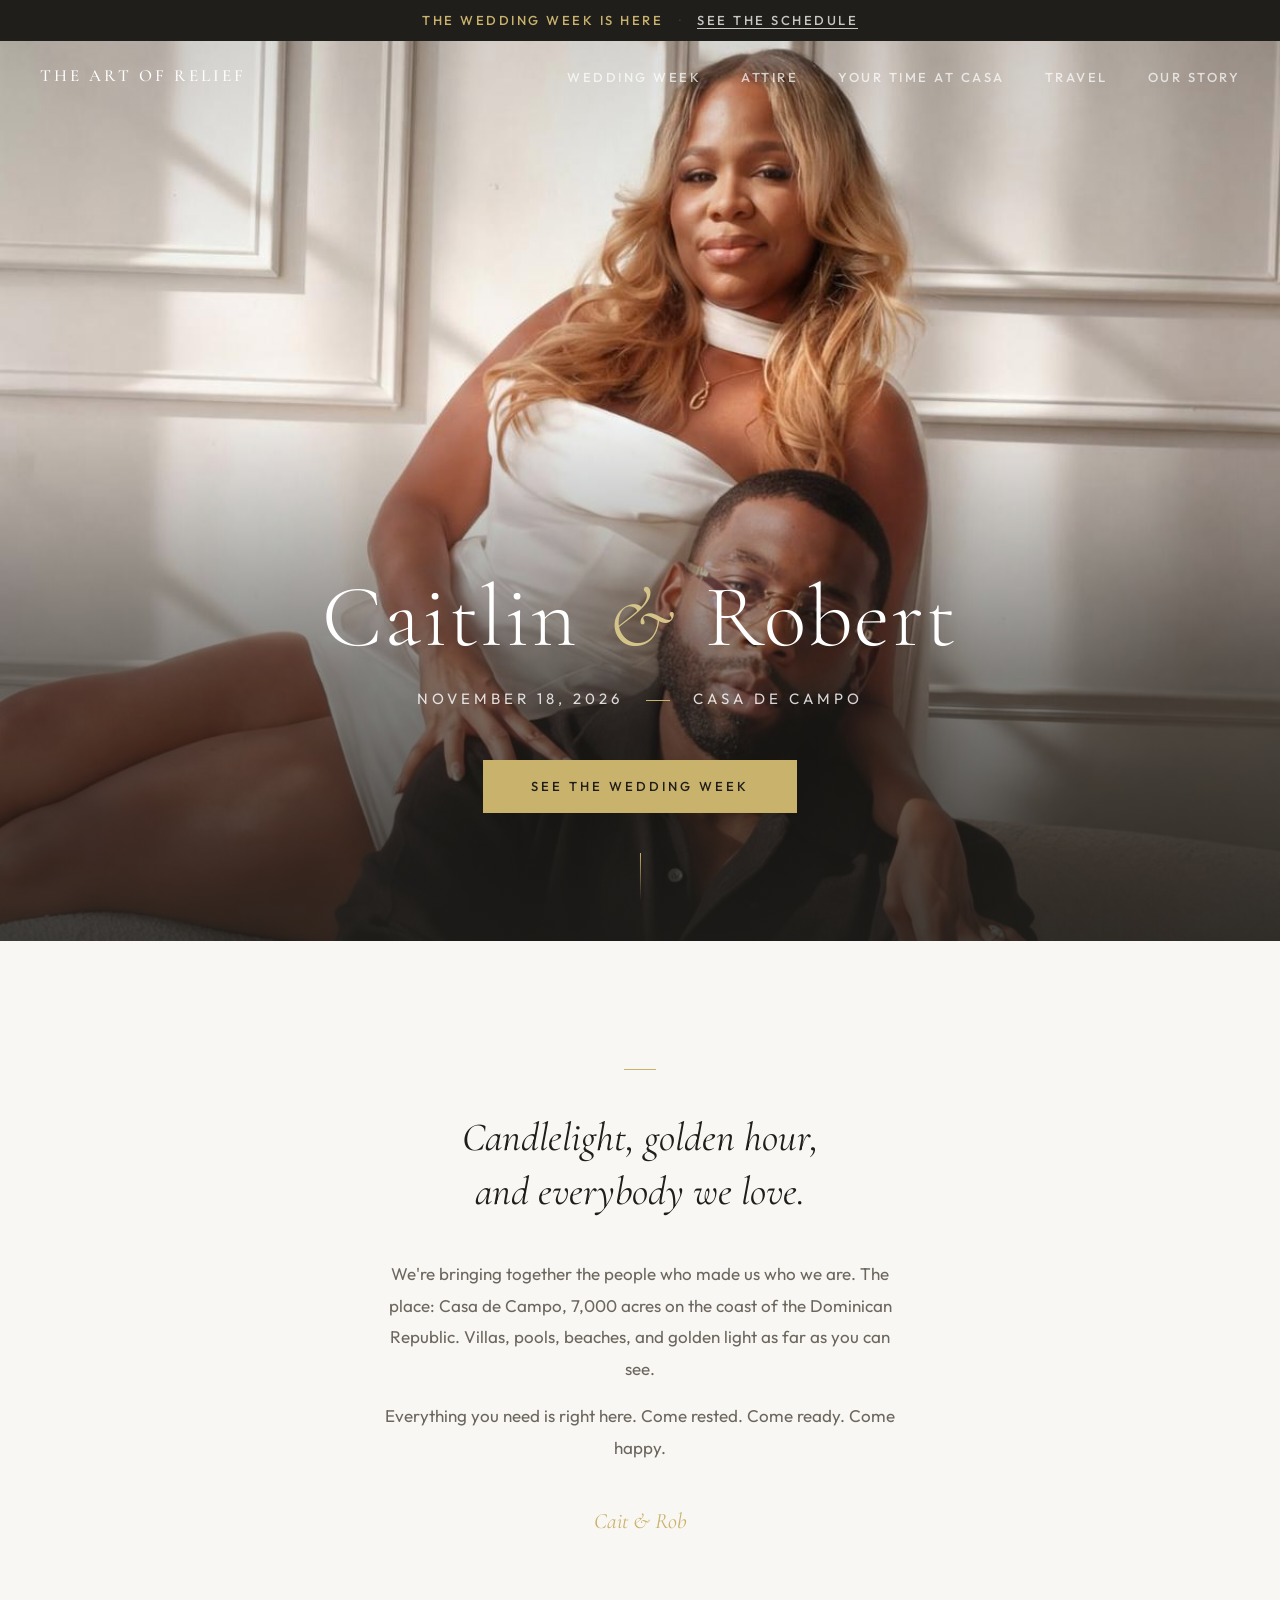
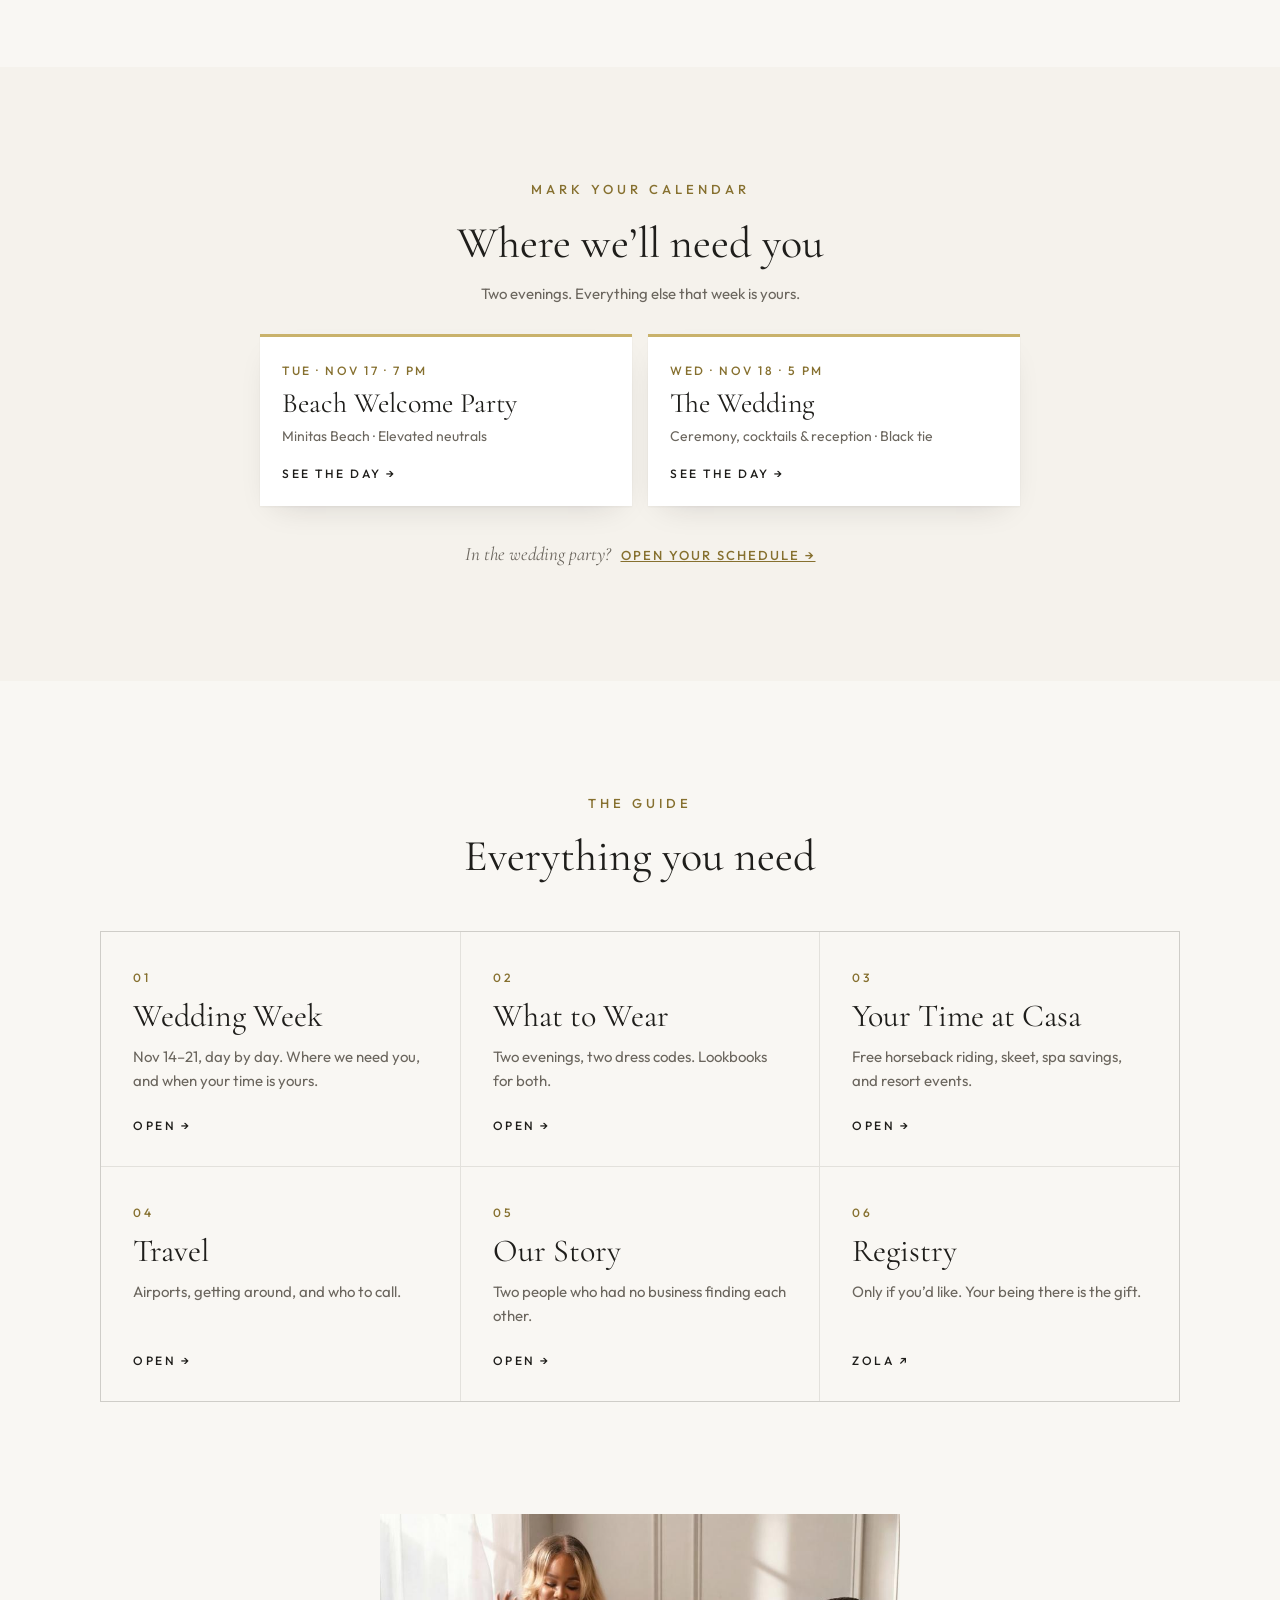
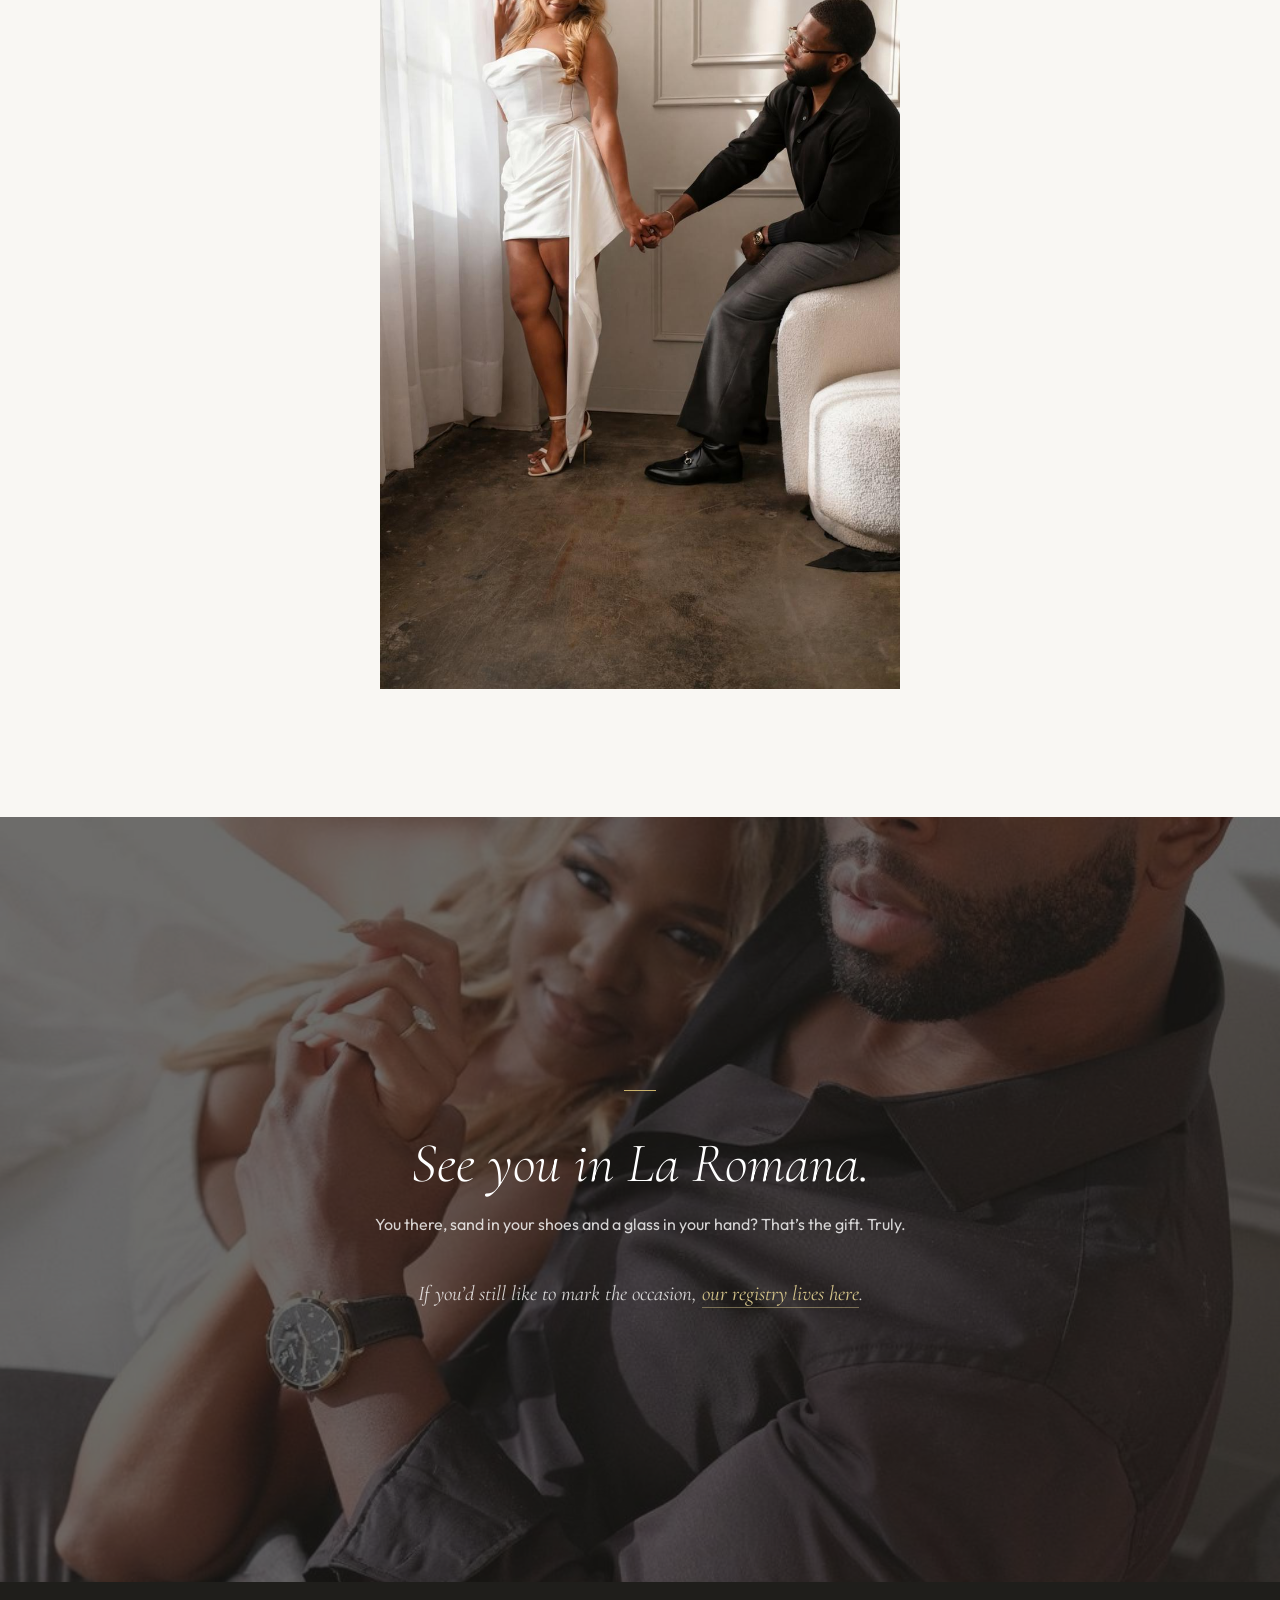
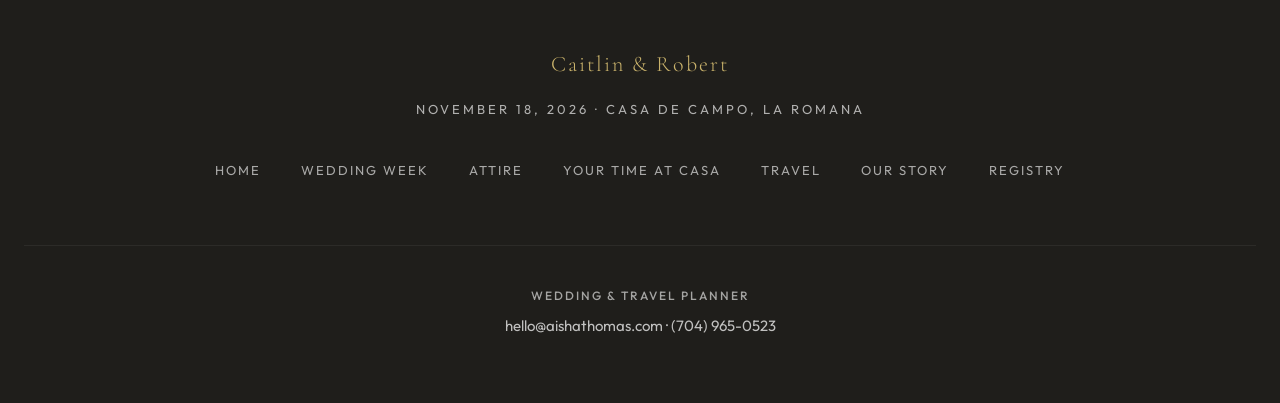
==== commit 1aedcae6: "Split site into pages with home directory; remove room-booking CTAs Co-Authored-By: Claude Opus 5.5 " ====
--- a/index.html
+++ b/index.html
@@ -6,379 +6,29 @@
 <title>The Art of Relief · Caitlin &amp; Robert</title>
 <link rel="preconnect" href="https://fonts.googleapis.com">
 <link href="https://fonts.googleapis.com/css2?family=Cormorant+Garamond:ital,wght@0,300;0,400;0,500;0,600;1,300;1,400;1,500&family=Outfit:wght@300;400;500;600&display=swap" rel="stylesheet">
-<style>
-:root{--ivory:#F9F7F3;--ivory-warm:#F5F2EC;--taupe:#D6CFC7;--gold:#C9B26B;--gold-light:#D4C48A;--onyx:#1F1E1B;--charcoal:#3A3835;--stone:#6B665E;--mist:#77716A;--gold-deep:#86702F}
-*,*::before,*::after{margin:0;padding:0;box-sizing:border-box}
-html{scroll-behavior:smooth;overflow-x:hidden}
-body{font-family:'Outfit',sans-serif;background:var(--ivory);color:var(--charcoal);line-height:1.65;-webkit-font-smoothing:antialiased;overflow-x:hidden}
-::selection{background:var(--gold);color:var(--onyx)}
-img{max-width:100%;display:block}
-.nav{position:fixed;top:40px;left:0;right:0;z-index:100;padding:0 40px;height:72px;display:flex;align-items:center;justify-content:space-between;transition:all .5s cubic-bezier(.22,1,.36,1)}
-.nav.scrolled{top:0;background:rgba(249,247,243,.92);backdrop-filter:blur(20px);-webkit-backdrop-filter:blur(20px);box-shadow:0 1px 0 rgba(31,30,27,.06)}
-.nav-logo{font-family:'Cormorant Garamond',serif;font-size:17px;font-weight:500;letter-spacing:3px;text-transform:uppercase;color:#fff;text-decoration:none;transition:color .4s}
-.nav.scrolled .nav-logo{color:var(--onyx)}
-.nav-links{display:flex;align-items:center;gap:40px;list-style:none;white-space:nowrap}
-.nav-links a{font-family:'Outfit',sans-serif;font-size:13px;font-weight:500;letter-spacing:2.5px;text-transform:uppercase;color:rgba(255,255,255,.7);text-decoration:none;transition:color .3s;position:relative}
-.nav-links a::after{content:'';position:absolute;bottom:-4px;left:0;width:0;height:1px;background:var(--gold);transition:width .3s}
-.nav-links a:hover::after{width:100%}
-.nav.scrolled .nav-links a{color:var(--stone)}
-.nav-links a:hover{color:#fff}.nav.scrolled .nav-links a:hover{color:var(--onyx)}
-.nav-rsvp{color:var(--onyx)!important;background:var(--gold);padding:10px 24px;border:1px solid var(--gold)}
-.nav-rsvp:hover{background:transparent;color:#fff!important;border-color:#fff}
-.nav.scrolled .nav-rsvp:hover{color:var(--gold)!important;border-color:var(--gold)}
-.nav-rsvp::after{display:none!important}
-.ham{display:none;flex-direction:column;gap:5px;cursor:pointer;padding:8px;background:none;border:none}
-.ham span{width:22px;height:1.5px;background:#fff;transition:all .3s}
-.nav.scrolled .ham span{background:var(--onyx)}
-.mm{position:fixed;inset:0;background:var(--onyx);z-index:102;display:flex;flex-direction:column;justify-content:center;align-items:center;gap:clamp(20px,4.5vh,40px);opacity:0;pointer-events:none;transition:opacity .4s}
-.mm.open{opacity:1;pointer-events:all}
-.mm a{font-family:'Cormorant Garamond',serif;font-size:32px;font-weight:400;color:var(--ivory);text-decoration:none;opacity:0;transform:translateY(20px);transition:all .4s}
-.mm.open a{opacity:1;transform:translateY(0)}
-.mm.open a:nth-child(1){transition-delay:.1s}.mm.open a:nth-child(2){transition-delay:.15s}.mm.open a:nth-child(3){transition-delay:.2s}.mm.open a:nth-child(4){transition-delay:.25s}.mm.open a:nth-child(5){transition-delay:.3s}.mm.open a:nth-child(6){transition-delay:.35s}.mm.open a:nth-child(7){transition-delay:.4s}.mm.open a:nth-child(8){transition-delay:.45s}.mm.open a:nth-child(9){transition-delay:.5s}
-.mm a:hover{color:var(--gold)}
-.mc{position:absolute;top:24px;right:28px;font-size:28px;color:var(--ivory);cursor:pointer;background:none;border:none;font-family:'Outfit';font-weight:400}
-@media(max-width:1180px){.nav-links{display:none}.ham{display:flex}.nav{padding:0 24px}}
-.hero{position:relative;height:100vh;min-height:600px;max-height:1200px;display:flex;align-items:flex-end;justify-content:center;overflow:hidden}
-.hero-img{position:absolute;inset:0}.hero-img img{width:100%;height:100%;object-fit:cover;object-position:center 20%}
-.hero-ov{position:absolute;inset:0;background:linear-gradient(180deg,rgba(31,30,27,.15) 0%,rgba(31,30,27,0) 30%,rgba(31,30,27,0) 40%,rgba(31,30,27,.55) 70%,rgba(31,30,27,.85) 100%)}
-.hero-c{position:relative;z-index:2;text-align:center;padding:0 24px 128px;max-width:800px}
-.hero-n{font-family:'Cormorant Garamond',serif;font-size:clamp(44px,8vw,88px);font-weight:300;color:#fff;line-height:1.05;letter-spacing:.02em;margin-bottom:24px;opacity:0;transform:translateY(24px);animation:fu 1.2s cubic-bezier(.22,1,.36,1) .3s forwards}
-.hero-a{font-style:italic;font-weight:300;color:var(--gold-light);display:inline-block;margin:0 .08em}
-.hero-d{font-family:'Outfit',sans-serif;font-size:clamp(12px,1.6vw,15px);font-weight:400;letter-spacing:4px;text-transform:uppercase;color:rgba(255,255,255,.82);margin-bottom:64px;opacity:0;transform:translateY(16px);animation:fu 1s cubic-bezier(.22,1,.36,1) .7s forwards}
-.hero-dv{display:inline-block;width:24px;height:1px;background:var(--gold);vertical-align:middle;margin:0 16px}
-.hero-btn{display:inline-block;font-family:'Outfit',sans-serif;font-size:13px;font-weight:500;letter-spacing:3px;text-transform:uppercase;color:var(--onyx);background:var(--gold);padding:16px 48px;text-decoration:none;transition:all .4s;opacity:0;transform:translateY(16px);animation:fu 1s cubic-bezier(.22,1,.36,1) 1s forwards}
-.hero-btn:hover{background:#fff;color:var(--onyx);transform:translateY(-1px);box-shadow:0 8px 32px rgba(0,0,0,.15)}
-.hero-sc{position:absolute;bottom:40px;left:50%;transform:translateX(-50%);z-index:2;opacity:0;animation:fu .8s ease 1.8s forwards}
-.hero-sl{width:1px;height:48px;background:linear-gradient(to bottom,var(--gold),transparent);margin:0 auto;animation:sp 2s ease infinite}
-@keyframes fu{to{opacity:1;transform:translateY(0)}}
-@keyframes sp{0%,100%{opacity:.4}50%{opacity:.8}}
-.intro{padding:128px 24px;text-align:center;max-width:680px;margin:0 auto}
-.intro-o{width:32px;height:1px;background:var(--gold);margin:0 auto 40px}
-.intro-h{font-family:'Cormorant Garamond',serif;font-size:clamp(26px,4vw,40px);font-weight:400;font-style:italic;color:var(--onyx);line-height:1.35;margin-bottom:40px}
-.intro-p{font-family:'Outfit',sans-serif;font-size:17px;font-weight:400;line-height:1.85;color:var(--stone);max-width:520px;margin:0 auto 16px}
-.intro-s{font-family:'Cormorant Garamond',serif;font-size:22px;font-weight:400;font-style:italic;color:var(--gold);margin-top:40px}
-.pb{padding:0 40px;margin-bottom:128px}.pb-in{max-width:520px;margin:0 auto}
-.det{background:var(--onyx);padding:128px 24px;position:relative;overflow:hidden}
-.det::before{content:'';position:absolute;top:-200px;right:-200px;width:600px;height:600px;background:radial-gradient(circle,rgba(201,178,107,.06) 0%,transparent 70%);pointer-events:none}
-.det-in{max-width:900px;margin:0 auto}
-.sl{font-family:'Outfit',sans-serif;font-size:13px;font-weight:500;letter-spacing:4px;text-transform:uppercase;color:var(--gold);text-align:center;margin-bottom:16px}
-.sh{font-family:'Cormorant Garamond',serif;font-size:clamp(32px,5vw,52px);font-weight:300;color:#fff;text-align:center;margin-bottom:96px;line-height:1.15}
-.eg{display:grid;grid-template-columns:1fr 1px 1fr;gap:0;margin-bottom:96px}
-.edv{background:rgba(255,255,255,.08)}
-.ec{padding:40px 64px;text-align:center}
-.edt{font-family:'Outfit',sans-serif;font-size:13px;font-weight:500;letter-spacing:3px;text-transform:uppercase;color:var(--gold);margin-bottom:16px}
-.en{font-family:'Cormorant Garamond',serif;font-size:clamp(22px,3vw,30px);font-weight:400;color:#fff;margin-bottom:16px;line-height:1.2}
-.em{font-family:'Outfit',sans-serif;font-size:15px;font-weight:400;color:rgba(255,255,255,.75);line-height:1.7}
-.ddv{width:48px;height:1px;background:rgba(201,178,107,.3);margin:0 auto 64px}
-@media(max-width:700px){.eg{grid-template-columns:1fr}.edv{height:1px;width:48px;margin:24px auto}.ec{padding:40px 24px}}
-.att-section{max-width:700px;margin:0 auto;padding-top:24px}
-.att-main{text-align:center;margin-bottom:64px}
-.att-l{font-family:'Outfit',sans-serif;font-size:13px;font-weight:500;letter-spacing:3px;text-transform:uppercase;color:var(--gold);margin-bottom:8px}
-.att-v{font-family:'Cormorant Garamond',serif;font-size:28px;font-weight:400;color:#fff;margin-bottom:8px}
-.att-edition{font-family:'Cormorant Garamond',serif;font-size:20px;font-weight:400;font-style:italic;color:var(--gold-light);margin-bottom:24px}
-.att-desc{font-family:'Outfit',sans-serif;font-size:16px;font-weight:400;color:rgba(255,255,255,.78);line-height:1.8;max-width:520px;margin:0 auto 40px}
-.att-grid{display:grid;grid-template-columns:1fr 1fr;gap:40px;margin-bottom:48px}
-@media(max-width:600px){.att-grid{grid-template-columns:1fr;gap:32px}}
-.att-col h4{font-family:'Outfit',sans-serif;font-size:13px;font-weight:500;letter-spacing:2.5px;text-transform:uppercase;color:var(--gold);margin-bottom:20px;text-align:center}
-.att-item{font-family:'Outfit',sans-serif;font-size:15px;font-weight:400;color:rgba(255,255,255,.75);line-height:2;text-align:center}
-.att-encouraged{color:rgba(255,255,255,.82)}
-.att-avoid{color:rgba(220,130,130,.85);font-size:14px}
-.att-note{font-family:'Outfit',sans-serif;font-size:14px;font-weight:400;color:rgba(255,255,255,.65);text-align:center;line-height:1.7;max-width:480px;margin:0 auto;font-style:italic}
-.pal-row{display:flex;flex-wrap:wrap;justify-content:center;gap:36px 28px;margin:40px auto 48px;max-width:680px}
-.pal-item{display:flex;flex-direction:column;align-items:center;gap:14px}
-.pal-swatch{width:80px;height:80px;border-radius:0;border:1px solid rgba(255,255,255,.1);position:relative;overflow:hidden}
-.pal-swatch::after{content:'';position:absolute;inset:0;background:linear-gradient(135deg,rgba(255,255,255,.05) 0%,transparent 55%)}
-.pal-name{font-family:'Cormorant Garamond',serif;font-size:15px;font-weight:400;font-style:italic;color:rgba(255,255,255,.82);letter-spacing:.5px}
-@media(max-width:480px){.pal-swatch{width:72px;height:72px}.pal-row{gap:28px 24px}}
-.att-shoe{margin-top:48px;text-align:center;padding-top:40px;border-top:1px solid rgba(255,255,255,.06)}
-.att-shoe h4{font-family:'Cormorant Garamond',serif;font-size:24px;font-weight:400;color:#fff;margin-bottom:8px}
-.att-shoe p{font-family:'Outfit',sans-serif;font-size:15px;font-weight:400;color:rgba(255,255,255,.72);line-height:1.7;max-width:440px;margin:0 auto}
-.att-shoe em{color:var(--gold-light);font-style:italic}
-.trv{padding:128px 24px}.trv-in{max-width:900px;margin:0 auto}
-.shd{font-family:'Cormorant Garamond',serif;font-size:clamp(28px,4vw,44px);font-weight:400;color:var(--onyx);text-align:center;margin-bottom:64px;line-height:1.2}
-.ag{display:grid;grid-template-columns:repeat(3,1fr);gap:24px;margin-bottom:64px}
-.ac{background:#fff;border:1px solid var(--taupe);padding:40px 24px;text-align:center;transition:all .3s}
-.ac:hover{border-color:var(--gold);box-shadow:0 4px 20px rgba(201,178,107,.1)}
-.acode{font-family:'Cormorant Garamond',serif;font-size:36px;font-weight:500;color:var(--onyx);letter-spacing:3px;margin-bottom:8px}
-.aname{font-family:'Outfit',sans-serif;font-size:14px;color:var(--stone);line-height:1.5;margin-bottom:16px}
-.adist{font-family:'Outfit',sans-serif;font-size:13px;font-weight:500;letter-spacing:1px;color:var(--gold)}
-@media(max-width:700px){.ag{grid-template-columns:1fr;max-width:340px;margin-left:auto;margin-right:auto}}
-.accb{background:var(--ivory-warm);border:1px solid var(--taupe);padding:64px 40px;text-align:center;max-width:600px;margin:0 auto}
-.accb h3{font-family:'Cormorant Garamond',serif;font-size:28px;font-weight:400;color:var(--onyx);margin-bottom:16px}
-.accb p{font-family:'Outfit',sans-serif;font-size:16px;font-weight:400;color:var(--stone);line-height:1.8;margin-bottom:40px;max-width:440px;margin-left:auto;margin-right:auto}
-.bg{display:inline-block;font-family:'Outfit',sans-serif;font-size:13px;font-weight:500;letter-spacing:3px;text-transform:uppercase;color:var(--onyx);background:var(--gold);padding:14px 40px;text-decoration:none;transition:all .3s;border:1px solid var(--gold)}
-.bg:hover{background:var(--onyx);color:var(--gold);border-color:var(--onyx)}
-.sty{padding:128px 24px;background:var(--ivory-warm)}.sty-in{max-width:760px;margin:0 auto}
-.sty-h{font-family:'Cormorant Garamond',serif;font-size:clamp(30px,5vw,48px);font-weight:300;color:var(--onyx);text-align:center;margin-bottom:16px;line-height:1.15}
-.sty-sub{font-family:'Outfit',sans-serif;font-size:15px;font-weight:400;letter-spacing:2px;text-transform:uppercase;color:var(--mist);text-align:center;margin-bottom:96px}
-.ch{margin-bottom:96px}
-.ch-l{font-family:'Outfit',sans-serif;font-size:12px;font-weight:600;letter-spacing:3px;text-transform:uppercase;color:var(--gold);margin-bottom:16px}
-.ch-t{font-family:'Cormorant Garamond',serif;font-size:clamp(22px,3vw,30px);font-weight:400;color:var(--onyx);margin-bottom:24px;line-height:1.25}
-.ch p{font-family:'Outfit',sans-serif;font-size:17px;font-weight:400;line-height:1.85;color:var(--stone);margin-bottom:16px}
-.sph{margin:64px 0;overflow:hidden}.sph img{width:100%;max-width:500px;margin:0 auto}
-.spc{text-align:center;margin-top:16px;font-family:'Cormorant Garamond',serif;font-size:16px;font-style:italic;color:var(--mist)}
-.pull{font-family:'Cormorant Garamond',serif;font-size:clamp(22px,3.5vw,34px);font-weight:400;font-style:italic;color:var(--gold);text-align:center;margin:64px auto;max-width:560px;line-height:1.4;padding:40px 0;border-top:1px solid var(--taupe);border-bottom:1px solid var(--taupe)}
-.prop-pair{display:grid;grid-template-columns:3fr 2fr;gap:24px;margin:64px auto;max-width:640px;align-items:end}
-@media(max-width:600px){.prop-pair{grid-template-columns:1fr;max-width:400px}}
-.prop-pair img{width:100%}
-.prop-cap{grid-column:1/-1;text-align:center;margin-top:8px;font-family:'Cormorant Garamond',serif;font-size:16px;font-style:italic;color:var(--mist)}
-.rsvp{position:relative;padding:128px 24px;overflow:hidden;min-height:80vh;display:flex;align-items:center;justify-content:center}
-@media(min-width:1024px){.rsvp{min-height:85vh}}
-.rsvp-bg{position:absolute;inset:0}.rsvp-bg img{width:100%;height:100%;object-fit:cover;object-position:center 35%}
-@media(min-width:1024px){.rsvp-bg img{object-position:center 30%}}
-.rsvp-ov{position:absolute;inset:0;background:rgba(31,30,27,.65)}
-.rsvp-c{position:relative;z-index:2;text-align:center;max-width:560px}
-.rsvp-o{width:32px;height:1px;background:var(--gold);margin:0 auto 40px}
-.rsvp-h{font-family:'Cormorant Garamond',serif;font-size:clamp(34px,6vw,56px);font-weight:300;font-style:italic;color:#fff;margin-bottom:16px;line-height:1.15}
-.rsvp-s{font-family:'Outfit',sans-serif;font-size:16px;font-weight:400;color:rgba(255,255,255,.8);margin-bottom:40px;line-height:1.7}
-.gift{font-family:'Cormorant Garamond',serif;font-size:21px;font-style:italic;color:rgba(255,255,255,.8);line-height:1.5}
-.gift a{color:var(--gold-light);text-decoration:none;border-bottom:1px solid rgba(212,196,138,.45);padding-bottom:1px;transition:color .3s,border-color .3s;white-space:nowrap}
-.gift a:hover{color:#fff;border-color:#fff}
-.bg{white-space:nowrap}
-@media(max-width:480px){.accb .bg{padding:14px 24px;letter-spacing:2px}}
-.rsvp-btn{display:inline-block;font-family:'Outfit',sans-serif;font-size:14px;font-weight:500;letter-spacing:4px;text-transform:uppercase;color:var(--onyx);background:var(--gold);padding:20px 64px;text-decoration:none;transition:all .4s;border:1px solid var(--gold)}
-.rsvp-btn:hover{background:#fff;color:var(--onyx);border-color:#fff;transform:translateY(-2px);box-shadow:0 12px 40px rgba(201,178,107,.3)}
-.ft{background:var(--onyx);padding:64px 24px;text-align:center}
-.ft-n{font-family:'Cormorant Garamond',serif;font-size:22px;font-weight:300;color:var(--gold);letter-spacing:2px;margin-bottom:16px}
-.ft-d{font-family:'Outfit',sans-serif;font-size:13px;letter-spacing:3px;text-transform:uppercase;color:rgba(255,255,255,.65);margin-bottom:40px}
-.ft-l{display:flex;justify-content:center;gap:40px;flex-wrap:wrap;margin-bottom:64px}
-.ft-l a{font-family:'Outfit',sans-serif;font-size:13px;letter-spacing:2px;text-transform:uppercase;color:rgba(255,255,255,.62);text-decoration:none;transition:color .3s}
-.ft-l a:hover{color:var(--gold)}
-.ft-p{padding-top:40px;border-top:1px solid rgba(255,255,255,.06)}
-.ft-pl{font-family:'Outfit',sans-serif;font-size:12px;font-weight:500;letter-spacing:2px;text-transform:uppercase;color:rgba(255,255,255,.6);margin-bottom:8px}
-.ft-pi{font-family:'Outfit',sans-serif;font-size:15px;color:rgba(255,255,255,.72)}
-.ft-pi a{color:rgba(255,255,255,.72);text-decoration:none;transition:color .3s}
-.ft-pi a:hover{color:var(--gold)}
-.rv{opacity:0;transform:translateY(32px);transition:all .9s cubic-bezier(.22,1,.36,1)}
-.rv.vis{opacity:1;transform:translateY(0)}
-.d1{transition-delay:.1s}.d2{transition-delay:.2s}.d3{transition-delay:.3s}
-
-.venue-strip{display:grid;grid-template-columns:1fr 1fr;gap:16px;margin-bottom:64px;max-width:900px;margin-left:auto;margin-right:auto}
-.venue-strip img{width:100%;height:240px;object-fit:cover}
-.venue-cap{grid-column:1/-1;text-align:center;font-family:'Cormorant Garamond',serif;font-size:15px;font-style:italic;color:var(--mist);margin-top:4px}
-@media(max-width:600px){.venue-strip img{height:180px}}
-
-/* ===== What to Wear ===== */
-#attire,#attire-beach,#attire-wedding{scroll-margin-top:72px}
-@media(max-width:1080px) and (min-width:861px){.nav-links{gap:24px}}
-.em-code{display:block;width:max-content;margin:14px auto 0;font-family:'Cormorant Garamond',serif;font-size:22px;font-style:italic;color:var(--gold-light);text-decoration:none;border-bottom:1px solid rgba(201,178,107,.35);line-height:1.3;transition:color .3s,border-color .3s}
-.em-code:hover{color:#fff;border-color:#fff}
-.det-cta{text-align:center}
-.det-cta p{font-family:'Cormorant Garamond',serif;font-size:24px;font-style:italic;color:rgba(255,255,255,.75);margin-bottom:24px}
-.det-cta a{display:inline-block;font-family:'Outfit',sans-serif;font-size:13px;font-weight:500;letter-spacing:3px;text-transform:uppercase;color:var(--gold);padding:14px 40px;text-decoration:none;border:1px solid rgba(201,178,107,.5);transition:all .3s}
-.det-cta a:hover{background:var(--gold);color:var(--onyx)}
-.wt{padding:128px 24px 96px}.wt-in{max-width:900px;margin:0 auto}
-.wt .sl{color:var(--gold-deep)}
-.wt-lede{font-family:'Outfit',sans-serif;font-size:17px;font-weight:400;line-height:1.85;color:var(--stone);text-align:center;max-width:500px;margin:0 auto 64px}
-.gl{display:grid;grid-template-columns:1fr 1fr;gap:24px}
-.gl-c{display:flex;flex-direction:column;padding:48px 40px 40px;text-decoration:none;border:1px solid var(--taupe);transition:transform .4s cubic-bezier(.22,1,.36,1),box-shadow .4s,border-color .3s}
-.gl-c:hover{transform:translateY(-2px);border-color:var(--gold);box-shadow:0 8px 40px rgba(31,30,27,.1)}
-.gl-beach{background:linear-gradient(170deg,#FBF8F1 0%,#EFE6D5 100%)}
-.gl-wed{background:var(--onyx);border-color:var(--onyx)}
-.gl-n{font-family:'Outfit',sans-serif;font-size:12px;font-weight:600;letter-spacing:3px;text-transform:uppercase;color:var(--gold-deep);margin-bottom:12px}
-.gl-wed .gl-n{color:var(--gold)}
-.gl-e{font-family:'Cormorant Garamond',serif;font-size:26px;font-weight:400;color:var(--onyx);line-height:1.2}
-.gl-wed .gl-e{color:#fff}
-.gl-code{font-family:'Cormorant Garamond',serif;font-size:clamp(28px,3.6vw,36px);font-weight:400;font-style:italic;color:var(--onyx);line-height:1.15;margin:28px 0 24px;padding-top:28px;border-top:1px solid rgba(134,112,47,.35)}
-.gl-wed .gl-code{color:var(--gold-light);border-top-color:rgba(201,178,107,.35)}
-.gl-code small{display:block;font-family:'Outfit',sans-serif;font-size:12px;font-weight:500;font-style:normal;letter-spacing:3px;text-transform:uppercase;color:var(--stone);margin-bottom:10px}
-.gl-wed .gl-code small{color:rgba(255,255,255,.78)}
-.gl-r{display:grid;grid-template-columns:108px 1fr;gap:16px;padding:13px 0;border-top:1px solid rgba(31,30,27,.08);align-items:baseline}
-.gl-wed .gl-r{border-top-color:rgba(255,255,255,.08)}
-.gl-r dt{font-family:'Outfit',sans-serif;font-size:12px;font-weight:500;letter-spacing:2px;text-transform:uppercase;color:var(--stone)}
-.gl-wed .gl-r dt{color:rgba(255,255,255,.78)}
-.gl-r dd{font-family:'Outfit',sans-serif;font-size:16px;font-weight:400;color:var(--charcoal);line-height:1.5}
-.gl-wed .gl-r dd{color:rgba(255,255,255,.85)}
-.gl-r dd strong{font-weight:600;color:var(--onyx)}
-.gl-wed .gl-r dd strong{color:var(--gold-light)}
-.gl-go{margin-top:auto;padding-top:32px;font-family:'Outfit',sans-serif;font-size:13px;font-weight:500;letter-spacing:3px;text-transform:uppercase;color:var(--gold-deep)}
-.gl-wed .gl-go{color:var(--gold)}
-@media(max-width:760px){.gl{grid-template-columns:1fr}.gl-c{padding:40px 24px 32px}.gl-r{grid-template-columns:96px 1fr;gap:12px}}
-.pn-k{font-family:'Outfit',sans-serif;font-size:13px;font-weight:500;letter-spacing:3px;text-transform:uppercase;text-align:center;margin-bottom:20px}
-.pn-code{font-family:'Cormorant Garamond',serif;font-size:clamp(40px,7vw,68px);font-weight:300;font-style:italic;text-align:center;line-height:1.05;margin-bottom:20px}
-.pn-w{font-family:'Outfit',sans-serif;font-size:13px;font-weight:500;letter-spacing:3px;text-transform:uppercase;text-align:center;margin-bottom:40px}
-.pn-d{font-family:'Outfit',sans-serif;font-size:17px;font-weight:400;line-height:1.85;text-align:center;max-width:540px;margin:0 auto 16px}
-.pn-tag{font-family:'Cormorant Garamond',serif;font-size:24px;font-weight:400;font-style:italic;text-align:center;margin:0 auto 56px}
-.bw{padding:112px 24px;background:linear-gradient(180deg,#F5F2EC 0%,#EFE7D8 100%);border-top:1px solid var(--taupe)}
-.bw-in{max-width:900px;margin:0 auto}
-.bw .pn-k{color:var(--gold-deep)}.bw .pn-code{color:var(--onyx)}.bw .pn-w{color:var(--stone)}.bw .pn-d{color:var(--stone)}.bw .pn-tag{color:var(--gold-deep)}
-.bw .pal-row{margin:0 auto 64px}
-.bw .pal-swatch{border-color:rgba(31,30,27,.12)}
-.bw .pal-name{color:var(--stone)}
-@media(max-width:480px){.bw .pal-row{gap:24px 14px}.bw .pal-swatch{width:64px;height:64px}}
-.cg{display:grid;grid-template-columns:repeat(3,1fr);border-top:1px solid var(--taupe);border-bottom:1px solid var(--taupe)}
-.cg-c{padding:40px 28px;text-align:center}
-.cg-c+.cg-c{border-left:1px solid var(--taupe)}
-.cg-c h4{font-family:'Outfit',sans-serif;font-size:13px;font-weight:600;letter-spacing:2.5px;text-transform:uppercase;color:var(--onyx);margin-bottom:20px}
-.cg-c p{font-family:'Outfit',sans-serif;font-size:16px;font-weight:400;color:var(--charcoal);line-height:1.6;margin-bottom:10px}
-.cg-c p:last-child{margin-bottom:0}
-@media(max-width:760px){.cg{grid-template-columns:1fr}.cg-c{padding:32px 16px}.cg-c+.cg-c{border-left:none;border-top:1px solid var(--taupe)}}
-.pn-avoid{font-family:'Outfit',sans-serif;font-size:15px;font-weight:400;color:var(--stone);text-align:center;line-height:1.7;max-width:520px;margin:40px auto 0}
-.pn-avoid b{font-weight:600;color:var(--onyx);letter-spacing:2px;text-transform:uppercase;font-size:12px;display:block;margin-bottom:6px}
-.pn-x{font-family:'Cormorant Garamond',serif;font-size:21px;font-style:italic;color:var(--onyx);text-align:center;line-height:1.5;max-width:520px;margin:48px auto 0;padding-top:40px;border-top:1px solid var(--taupe)}
-.pn-x a{color:var(--gold-deep);text-decoration:underline;text-underline-offset:3px}
-.wd{background:var(--onyx);padding:112px 24px 128px;position:relative;overflow:hidden}
-.wd::before{content:'';position:absolute;top:-200px;left:-200px;width:600px;height:600px;background:radial-gradient(circle,rgba(201,178,107,.06) 0%,transparent 70%);pointer-events:none}
-.wd-in{max-width:900px;margin:0 auto;position:relative}
-.wd .pn-k{color:var(--gold)}.wd .pn-code{color:#fff}.wd .pn-w{color:rgba(255,255,255,.8)}.wd .pn-d{color:rgba(255,255,255,.85)}.wd .pn-tag{color:var(--gold-light)}
-.wr{max-width:640px;margin:0 auto 72px;padding:44px 40px;border:1px solid var(--gold);background:rgba(201,178,107,.07);text-align:center}
-.wr-l{font-family:'Outfit',sans-serif;font-size:13px;font-weight:500;letter-spacing:3px;text-transform:uppercase;color:var(--gold);margin-bottom:16px}
-.wr-h{font-family:'Cormorant Garamond',serif;font-size:clamp(26px,4vw,34px);font-weight:400;color:#fff;line-height:1.2;margin-bottom:16px}
-.wr p{font-family:'Outfit',sans-serif;font-size:16px;font-weight:400;color:rgba(255,255,255,.75);line-height:1.8;max-width:480px;margin:0 auto}
-.wr p strong{font-weight:500;color:#fff}
-@media(max-width:600px){.wr{padding:36px 24px}}
-.lb{background:var(--ivory);color:var(--charcoal)}
-.lb-tabs{display:grid;grid-template-columns:1fr 1fr;background:#EAE5DB}
-.lb-tab{-webkit-appearance:none;appearance:none;border:none;border-top:3px solid transparent;background:transparent;padding:19px 12px 20px;font-family:'Outfit',sans-serif;font-size:13px;font-weight:500;letter-spacing:3px;text-transform:uppercase;color:var(--stone);cursor:pointer;transition:color .3s,background .3s}
-.lb-tab:hover{color:var(--onyx)}
-.lb-tab[aria-selected="true"]{background:var(--ivory);color:var(--onyx);border-top-color:var(--gold)}
-.lb-tab:focus-visible{outline:2px solid var(--gold-deep);outline-offset:-4px}
-.lb-p{padding:56px 48px 48px}
-.lb-p[hidden]{display:none}
-.lb-p+.lb-p{border-top:1px solid var(--taupe)}
-.lb-k{font-family:'Outfit',sans-serif;font-size:12px;font-weight:500;letter-spacing:4px;text-transform:uppercase;color:var(--gold-deep);text-align:center;margin-bottom:12px}
-.lb-t{font-family:'Cormorant Garamond',serif;font-size:clamp(36px,6vw,56px);font-weight:400;font-style:italic;color:var(--onyx);text-align:center;line-height:1.1;margin-bottom:12px}
-.lb-s{font-family:'Cormorant Garamond',serif;font-size:21px;color:var(--stone);text-align:center;line-height:1.4;max-width:520px;margin:0 auto}
-.lb-g{display:flex;flex-direction:column;gap:36px;margin:44px 0 40px}.lb-img{order:-1}.lb-rows{columns:2;column-gap:48px}.lb-r{break-inside:avoid}
-.lb-r{padding:14px 0;border-top:1px solid rgba(134,112,47,.25)}
-
-.lb-r dt{font-family:'Outfit',sans-serif;font-size:12px;font-weight:600;letter-spacing:2.5px;text-transform:uppercase;color:var(--onyx);margin-bottom:5px}
-.lb-r dd{font-family:'Outfit',sans-serif;font-size:16px;font-weight:400;color:var(--charcoal);line-height:1.65}
-.lb-img img{width:100%;height:auto}
-.lb-sw{display:flex;flex-wrap:wrap;justify-content:center;gap:20px 12px}
-.lb-sw div{width:76px;text-align:center;font-family:'Outfit',sans-serif;font-size:11px;font-weight:500;letter-spacing:1.5px;text-transform:uppercase;color:var(--stone);line-height:1.4}
-.lb-sw i{display:block;height:44px;margin-bottom:8px;border:1px solid rgba(31,30,27,.1)}
-.lb-note{font-family:'Cormorant Garamond',serif;font-size:19px;font-style:italic;color:var(--charcoal);line-height:1.55;text-align:center;max-width:560px;margin:40px auto 0;padding-top:32px;border-top:1px solid rgba(134,112,47,.25)}
-.lb-note b{font-family:'Outfit',sans-serif;font-style:normal;font-size:12px;font-weight:600;letter-spacing:2.5px;text-transform:uppercase;color:var(--gold-deep);display:block;margin-bottom:8px}
-.lb-note strong{font-weight:600;font-style:normal;color:var(--onyx)}
-@media(max-width:760px){.lb-p{padding:40px 20px 36px}.lb-g{gap:24px;margin:32px 0}.lb-rows{columns:1}.lb-sw div{width:68px}.lb-tab{letter-spacing:2px;font-size:12px;padding:17px 6px 18px}}
-.wd .att-note{margin-top:56px;color:rgba(255,255,255,.78)}
-.tb-mob{display:none}
-@media(max-width:600px){.tb-hide{display:none!important}.tb-mob{display:inline}}
-@media(max-width:380px){a[href="#attire"][style*="underline"]{letter-spacing:1.2px!important;font-size:12px!important}}
-/* ===== Wedding Week ===== */
-.wk{background:var(--ivory-warm);padding:128px 24px 112px;position:relative}
-.wk-in{max-width:880px;margin:0 auto}
-.wk-lede{font-family:'Outfit',sans-serif;font-size:17px;line-height:1.85;color:var(--stone);text-align:center;max-width:560px;margin:0 auto 40px}
-.wk-bar{display:flex;flex-direction:column;align-items:center;gap:14px;margin-bottom:56px}
-.wk-sw{display:inline-flex;align-items:center;gap:14px;background:var(--ivory);border:1px solid var(--taupe);padding:14px 24px 14px 16px;cursor:pointer;font-family:'Outfit',sans-serif;font-size:13px;font-weight:500;letter-spacing:2.5px;text-transform:uppercase;color:var(--onyx);transition:border-color .3s,background .3s;min-height:48px}
-.wk-sw:hover{border-color:var(--gold)}
-.wk-sw:focus-visible,.wk a:focus-visible{outline:2px solid var(--gold-deep);outline-offset:3px}
-.wk-sw-t{width:40px;height:22px;border-radius:11px;background:var(--taupe);position:relative;transition:background .3s;flex:none}
-.wk-sw-k{position:absolute;top:3px;left:3px;width:16px;height:16px;border-radius:50%;background:#fff;box-shadow:0 1px 3px rgba(31,30,27,.25);transition:transform .3s cubic-bezier(.22,1,.36,1)}
-.wk-sw[aria-checked="true"]{background:var(--onyx);border-color:var(--onyx);color:var(--ivory)}
-.wk-sw[aria-checked="true"] .wk-sw-t{background:var(--gold)}
-.wk-sw[aria-checked="true"] .wk-sw-k{transform:translateX(18px)}
-.wk-hint{font-family:'Cormorant Garamond',serif;font-style:italic;font-size:17px;color:var(--stone);text-align:center}
-.wk-eye{font-family:'Outfit',sans-serif;font-size:12px;font-weight:500;letter-spacing:4px;text-transform:uppercase;color:var(--gold-deep);text-align:center;margin-bottom:8px}
-.wk-h3{font-family:'Cormorant Garamond',serif;font-size:clamp(26px,3.4vw,34px);font-weight:400;color:var(--onyx);text-align:center;line-height:1.2;margin-bottom:8px}
-.wk-sub{font-family:'Outfit',sans-serif;font-size:15px;color:var(--stone);text-align:center;margin-bottom:28px}
-/* Must-attend */
-.wk-must{margin-bottom:72px}
-.wk-mg{display:grid;grid-template-columns:repeat(auto-fit,minmax(200px,1fr));gap:16px}
-.wk-mc{display:flex;flex-direction:column;gap:6px;background:#fff;border-top:3px solid var(--gold);padding:24px 22px 22px;text-decoration:none;box-shadow:0 1px 2px rgba(31,30,27,.05),0 12px 32px -16px rgba(31,30,27,.18);transition:transform .3s,box-shadow .3s}
-.wk-mc:hover{transform:translateY(-2px);box-shadow:0 1px 2px rgba(31,30,27,.05),0 18px 40px -16px rgba(31,30,27,.24)}
-.wk-mc-d{font-family:'Outfit',sans-serif;font-size:12px;font-weight:500;letter-spacing:2.5px;text-transform:uppercase;color:var(--gold-deep)}
-.wk-mc-n{font-family:'Cormorant Garamond',serif;font-size:28px;font-weight:400;color:var(--onyx);line-height:1.15}
-.wk-mc-s{font-family:'Outfit',sans-serif;font-size:14px;color:var(--stone);line-height:1.6}
-.wk-mc.wk-mc-p{border-top-color:var(--onyx);display:none}
-.wk.is-party .wk-mc.wk-mc-p{display:flex}
-/* Perks */
-.wk-perks{background:var(--ivory);border:1px solid rgba(31,30,27,.08);padding:48px 40px 40px;margin-bottom:72px;scroll-margin-top:90px}
-.wk-pg{list-style:none;display:grid;grid-template-columns:repeat(4,1fr);gap:1px;background:rgba(31,30,27,.08);border:1px solid rgba(31,30,27,.08);margin-bottom:24px}
-.wk-pg li{background:var(--ivory);padding:20px 18px;display:flex;flex-direction:column;gap:4px}
-.wk-pg b{font-family:'Cormorant Garamond',serif;font-size:21px;font-weight:500;color:var(--onyx);line-height:1.2}
-.wk-pg span{font-family:'Outfit',sans-serif;font-size:13px;color:var(--stone);line-height:1.5}
-.wk-pg em{font-style:normal;font-family:'Outfit',sans-serif;font-size:11px;font-weight:500;letter-spacing:2px;text-transform:uppercase;color:var(--gold-deep)}
-.wk-pn{font-family:'Outfit',sans-serif;font-size:14px;color:var(--stone);text-align:center;font-style:italic}
-/* Day row */
-.wk-days{display:flex;gap:6px;overflow-x:auto;scrollbar-width:none;padding:12px 0;margin-bottom:24px;border-bottom:1px solid rgba(31,30,27,.08)}
-.wk-days::-webkit-scrollbar{display:none}
-.wk-days a{flex:1 0 auto;min-width:72px;text-align:center;text-decoration:none;padding:8px 10px 14px;border:1px solid transparent;transition:border-color .3s;position:relative}
-.wk-days a:hover{border-color:var(--gold)}
-.wk-days b{display:block;font-family:'Outfit',sans-serif;font-size:11px;font-weight:500;letter-spacing:2px;text-transform:uppercase;color:var(--stone)}
-.wk-days i{display:block;font-family:'Cormorant Garamond',serif;font-style:normal;font-size:24px;color:var(--onyx);line-height:1.2}
-.wk-days a.is-today{border-color:var(--onyx)}
-.wk-days a.has-host::after,.wk.is-party .wk-days a.has-party::after{content:'';position:absolute;left:50%;bottom:5px;width:6px;height:6px;margin-left:-3px;border-radius:50%;background:var(--gold)}
-.wk-days a.has-host i{color:var(--gold-deep)}
-/* Timeline */
-.wk-list{list-style:none}
-.wkd{display:grid;grid-template-columns:140px 1fr;gap:32px;padding:40px 0;border-bottom:1px solid rgba(31,30,27,.1);scroll-margin-top:90px}
-.wkd-dw{display:block;font-family:'Outfit',sans-serif;font-size:12px;font-weight:500;letter-spacing:3px;text-transform:uppercase;color:var(--gold-deep)}
-.wkd-dt{display:block;font-family:'Cormorant Garamond',serif;font-size:34px;font-weight:400;color:var(--onyx);line-height:1.1}
-.wkd-mood{display:block;font-family:'Cormorant Garamond',serif;font-style:italic;font-size:16px;color:var(--stone);margin-top:6px}
-.wkd .wkd-today{display:none;margin-top:10px}
-.wkd.is-today .wkd-today{display:inline-block}
-.wki-l{list-style:none;display:flex;flex-direction:column;gap:22px}
-.wki{display:grid;grid-template-columns:110px 1fr;gap:20px}
-.wki-t{font-family:'Outfit',sans-serif;font-size:13px;font-weight:500;letter-spacing:1px;color:var(--mist);padding-top:3px;font-variant-numeric:tabular-nums}
-.wki-t small{display:block;font-size:11px;letter-spacing:1.5px;text-transform:uppercase;color:var(--mist);font-weight:400}
-.wki-b h3{font-family:'Cormorant Garamond',serif;font-size:21px;font-weight:500;color:var(--charcoal);line-height:1.25;margin-bottom:2px}
-.wki-b p{font-family:'Outfit',sans-serif;font-size:14px;line-height:1.7;color:var(--stone);margin-bottom:8px}
-.wki-b a{color:var(--gold-deep);text-decoration:underline;text-underline-offset:3px;text-decoration-thickness:1px}
-.wki-b a:hover{color:var(--onyx)}
-.wki-tags{display:flex;flex-wrap:wrap;gap:8px}
-.wkt{display:inline-block;font-family:'Outfit',sans-serif;font-size:11px;font-weight:500;letter-spacing:2px;text-transform:uppercase;padding:5px 10px;line-height:1.3;white-space:nowrap}
-.wkt-h{background:var(--gold);color:var(--onyx)}
-.wkt-p{background:var(--onyx);color:var(--ivory)}
-.wkt-o{border:1px solid var(--taupe);color:var(--stone);padding:4px 9px}
-/* Free time row */
-.wki-free .wki-b h3{font-style:italic;font-weight:400;color:var(--stone)}
-/* Hosted = raised card */
-.wki-host{background:#fff;border-top:3px solid var(--gold);padding:26px 28px;box-shadow:0 1px 2px rgba(31,30,27,.05),0 14px 36px -18px rgba(31,30,27,.2);grid-template-columns:96px 1fr}
-.wki-host .wki-t{color:var(--onyx);font-size:15px;padding-top:6px}
-.wki-host .wki-b h3{font-size:30px;font-weight:400;color:var(--onyx);margin-bottom:6px}
-.wki-host .wki-b p{font-size:15px;color:var(--charcoal)}
-.wki-host .wkt-h{margin-top:4px}
-.wki-p.wki-host{border-top-color:var(--onyx)}
-.wki-sub{list-style:none;margin:6px 0 14px;border-left:1px solid var(--gold);padding-left:16px}
-.wki-sub li{font-family:'Outfit',sans-serif;font-size:14px;line-height:1.5;color:var(--charcoal);display:grid;grid-template-columns:118px 1fr;gap:12px;padding:5px 0}
-.wki-sub b{font-weight:500;font-variant-numeric:tabular-nums}
-.wki-p{display:none}
-.wk.is-party .wki-p{display:grid}
-.wk-note{font-family:'Outfit',sans-serif;font-size:14px;line-height:1.8;color:var(--stone);text-align:center;max-width:560px;margin:48px auto 0;font-style:italic}
-@media(max-width:800px){.wk-pg{grid-template-columns:repeat(2,1fr)}}
-@media(max-width:700px){
-.wk{padding:96px 20px 80px}
-.wk-perks{padding:36px 20px 28px;margin-left:-4px;margin-right:-4px}
-.wkd{grid-template-columns:1fr;gap:20px;padding:32px 0}
-.wkd .wkd-h{display:flex;align-items:baseline;gap:12px;flex-wrap:wrap}
-.wkd-mood{margin-top:0}
-.wki{grid-template-columns:1fr;gap:4px}
-.wki-host{padding:22px 20px}
-.wki-t{padding-top:0}
-.wki-sub li{grid-template-columns:104px 1fr}
-.wk-days{margin:0 -20px 16px;padding:10px 20px}
-}
-@media(prefers-reduced-motion:reduce){.wk-sw-k,.wk-sw-t,.wk-mc{transition:none}}
-</style>
+<link rel="stylesheet" href="style.css">
 </head>
 <body>
-<div style="background:#1F1E1B;padding:10px 24px;text-align:center;display:flex;align-items:center;justify-content:center;gap:16px;flex-wrap:wrap;z-index:101;position:relative">
-  <span class="tb-hide" style="font-family:'Outfit',sans-serif;font-size:13px;font-weight:500;letter-spacing:2.5px;text-transform:uppercase;color:#C9B26B">Attire Guide Updated</span>
-  <span class="tb-hide" style="color:rgba(255,255,255,.15);font-size:13px">&middot;</span>
-  <a href="#attire" style="font-family:'Outfit',sans-serif;font-size:13px;font-weight:500;letter-spacing:2.5px;text-transform:uppercase;color:rgba(255,255,255,.7);text-decoration:underline;text-underline-offset:3px"><span class="tb-mob">Attire Updated: </span>See What to Wear</a>
-</div>
+<div class="tb"><span class="tb-hide tb-k">The Wedding Week Is Here</span><span class="tb-hide tb-dot">&middot;</span><a href="week.html"><span class="tb-mob">Wedding Week: </span>See the Schedule</a></div>
 <nav class="nav" id="nav">
-  <a href="#" class="nav-logo">The Art of Relief</a>
-  <ul class="nav-links"><li><a href="#details">Details</a></li><li><a href="#week">Wedding Week</a></li><li><a href="#attire">Attire</a></li><li><a href="#travel">Travel</a></li><li><a href="#story">Our Story</a></li></ul>
+  <a href="index.html" class="nav-logo">The Art of Relief</a>
+  <ul class="nav-links"><li><a href="week.html">Wedding Week</a></li><li><a href="attire.html">Attire</a></li><li><a href="casa.html">Your Time at Casa</a></li><li><a href="travel.html">Travel</a></li><li><a href="story.html">Our Story</a></li></ul>
   <button class="ham" id="ham" aria-label="Menu"><span></span><span></span><span></span></button>
 </nav>
-<div class="mm" id="mm"><button class="mc" id="mc">&times;</button>
-<a href="#" onclick="cm()">Home</a>
-<a href="#details" onclick="cm()">Details</a>
-<a href="#week" onclick="cm()">Wedding Week</a>
-<a href="#attire" onclick="cm()">Attire</a>
-<a href="#travel" onclick="cm()">Travel</a>
-<a href="#story" onclick="cm()">Our Story</a>
+<div class="mm" id="mm"><button class="mc" id="mc" aria-label="Close menu">&times;</button>
+<a href="index.html">Home</a>
+<a href="week.html">Wedding Week</a>
+<a href="attire.html">Attire</a>
+<a href="casa.html">Your Time at Casa</a>
+<a href="travel.html">Travel</a>
+<a href="story.html">Our Story</a>
 </div>
-
 <section class="hero">
   <div class="hero-img"><img src="images/01_hero.jpg" alt="Caitlin and Robert"><div class="hero-ov"></div></div>
   <div class="hero-c">
     <h1 class="hero-n">Caitlin <span class="hero-a">&amp;</span> Robert</h1>
     <p class="hero-d" style="margin-bottom:48px">November 18, 2026 <span class="hero-dv"></span> Casa de Campo</p>
-    <a href="https://traveljoy.com/bookings/tCUFfHruJ1WdQCEqVrQL6pGK" target="_blank" rel="noopener" class="hero-btn">Reserve Your Room</a>
+    <a href="week.html" class="hero-btn">See the Wedding Week</a>
   </div>
   <div class="hero-sc"><div class="hero-sl"></div></div>
 </section>
@@ -391,326 +41,20 @@
   <p class="intro-s rv d3">Cait &amp; Rob</p>
 </section>
 
+<section class="home-must"><div class="dir-in">
+  <div class="sl rv" style="color:var(--gold-deep)">Mark Your Calendar</div>
+  <h2 class="shd rv d1" style="margin-bottom:12px">Where we&rsquo;ll need you</h2>
+  <p class="wk-sub rv d2">Two evenings. Everything else that week is yours.</p>
+  <div class="wk-mg home-mg rv">
+    <a class="wk-mc" href="week.html#d17"><span class="wk-mc-d">Tue &middot; Nov 17 &middot; 7 PM</span><span class="wk-mc-n">Beach Welcome Party</span><span class="wk-mc-s">Minitas Beach &middot; Elevated neutrals</span><span class="wk-mc-go">See the day &rarr;</span></a>
+    <a class="wk-mc" href="week.html#d18"><span class="wk-mc-d">Wed &middot; Nov 18 &middot; 5 PM</span><span class="wk-mc-n">The Wedding</span><span class="wk-mc-s">Ceremony, cocktails &amp; reception &middot; Black tie</span><span class="wk-mc-go">See the day &rarr;</span></a>
+  </div>
+  <p class="home-party rv">In the wedding party? <a href="week.html?party">Open your schedule &rarr;</a></p>
+</div></section>
+
+<section class="dir"><div class="dir-in"><div class="sl rv" style="color:var(--gold-deep)">The Guide</div><h2 class="shd rv d1" style="margin-bottom:48px">Everything you need</h2><div class="dir-g rv"><a class="dir-c" href="week.html"><span class="dir-n">01</span><span class="dir-t">Wedding Week</span><span class="dir-d">Nov 14&ndash;21, day by day. Where we need you, and when your time is yours.</span><span class="dir-go">Open &rarr;</span></a><a class="dir-c" href="attire.html"><span class="dir-n">02</span><span class="dir-t">What to Wear</span><span class="dir-d">Two evenings, two dress codes. Lookbooks for both.</span><span class="dir-go">Open &rarr;</span></a><a class="dir-c" href="casa.html"><span class="dir-n">03</span><span class="dir-t">Your Time at Casa</span><span class="dir-d">Free horseback riding, skeet, spa savings, and resort events.</span><span class="dir-go">Open &rarr;</span></a><a class="dir-c" href="travel.html"><span class="dir-n">04</span><span class="dir-t">Travel</span><span class="dir-d">Airports, getting around, and who to call.</span><span class="dir-go">Open &rarr;</span></a><a class="dir-c" href="story.html"><span class="dir-n">05</span><span class="dir-t">Our Story</span><span class="dir-d">Two people who had no business finding each other.</span><span class="dir-go">Open &rarr;</span></a><a class="dir-c" href="https://www.zola.com/wedding/theartofrelief/registry" target="_blank" rel="noopener"><span class="dir-n">06</span><span class="dir-t">Registry</span><span class="dir-d">Only if you&rsquo;d like. Your being there is the gift.</span><span class="dir-go">Zola &nearr;</span></a></div></div></section>
+
 <section class="pb"><div class="pb-in rv"><img src="images/02_intro.jpg" alt="Hand in hand"></div></section>
-
-<section class="det" id="details">
-  <div class="det-in">
-    <div class="sl rv">The Celebration</div>
-    <h2 class="sh rv d1">Details</h2>
-    <div class="eg rv d2">
-      <div class="ec"><div class="edt">Tuesday, November 17</div><h3 class="en">Beach Welcome Party</h3><div class="em">Minitas Beach<br>7:00 PM<a class="em-code" href="#attire-beach">Elevated Neutrals</a></div></div>
-      <div class="edv"></div>
-      <div class="ec"><div class="edt">Wednesday, November 18</div><h3 class="en">The Main Event</h3><div class="em">Casa de Campo<br>5:00 PM Ceremony &middot; Reception to Follow<a class="em-code" href="#attire-wedding">Black Tie Elegance</a></div></div>
-    </div>
-    <div class="det-cta rv"><p>Two evenings. Two dress codes.</p><a href="#attire">See What to Wear</a></div>
-  </div>
-</section>
-
-<section class="wk" id="week">
-  <div class="wk-in">
-    <div class="sl rv" style="color:var(--gold-deep)">November 14 &ndash; 21</div>
-    <h2 class="shd rv d1" style="margin-bottom:20px">Your Wedding Week</h2>
-    <p class="wk-lede rv d2">Some of you land Saturday. Some of you stay through the next one. Here&rsquo;s the whole week: when we need you, and everything you can do when we don&rsquo;t.</p>
-    <div class="wk-bar rv">
-      <button type="button" class="wk-sw" id="wkSw" role="switch" aria-checked="false" aria-describedby="wkHint"><span class="wk-sw-t" aria-hidden="true"><span class="wk-sw-k"></span></span><span>I&rsquo;m in the wedding party</span></button>
-      <p class="wk-hint" id="wkHint">Adds your rehearsal events and getting-ready schedule.</p>
-    </div>
-
-    <div class="wk-must rv">
-      <div class="wk-eye">Mark your calendar</div>
-      <h3 class="wk-h3">Where we&rsquo;ll need you</h3>
-      <p class="wk-sub">Everything else this week is yours.</p>
-      <div class="wk-mg">
-        <a class="wk-mc wk-mc-p" href="#d16"><span class="wk-mc-d">Mon &middot; Nov 16 &middot; 7 PM</span><span class="wk-mc-n">Rehearsal Dinner</span><span class="wk-mc-s">La Casita &middot; Wedding party + significant others</span></a>
-        <a class="wk-mc wk-mc-p" href="#d17"><span class="wk-mc-d">Tue &middot; Nov 17 &middot; 10 AM</span><span class="wk-mc-n">Wedding Rehearsal</span><span class="wk-mc-s">Wedding party &middot; About one hour</span></a>
-        <a class="wk-mc" href="#d17"><span class="wk-mc-d">Tue &middot; Nov 17 &middot; 7 PM</span><span class="wk-mc-n">Beach Welcome Party</span><span class="wk-mc-s">Minitas Beach &middot; Elevated neutrals</span></a>
-        <a class="wk-mc" href="#d18"><span class="wk-mc-d">Wed &middot; Nov 18 &middot; 5 PM</span><span class="wk-mc-n">The Wedding</span><span class="wk-mc-s">Ceremony, cocktails &amp; reception &middot; Black tie</span></a>
-      </div>
-    </div>
-
-    <div class="wk-perks rv" id="perks">
-      <div class="wk-eye">Whenever we&rsquo;re not celebrating</div>
-      <h3 class="wk-h3">Your Time at Casa</h3>
-      <p class="wk-sub">Any hour without a wedding event is yours. Here&rsquo;s what&rsquo;s waiting.</p>
-      <ul class="wk-pg">
-        <li><em>Free &middot; Every day</em><b>Horseback Riding</b><span>Ride any day of your stay.</span></li>
-        <li><em>Free &middot; Once per stay</em><b>Skeet Shooting</b><span>One round on us.</span></li>
-        <li><b>Golf</b><span>Three championship courses, including Teeth of the Dog.</span></li>
-        <li><b>The Spa</b><span>20% off for guests booked in our room block.</span></li>
-        <li><b>Pool &amp; Beach</b><span>Resort pools and Minitas Beach.</span></li>
-        <li><b>Work Out</b><span>Get a session in at the fitness center.</span></li>
-        <li><b>Explore</b><span>Altos de Chav&oacute;n, the Marina, and the river.</span></li>
-        <li><b>Resort Events</b><span>Concerts, food, and nightlife. Listed day by day below.</span></li>
-      </ul>
-      <p class="wk-pn">Book riding, shooting, golf, and the spa through the Casa de Campo concierge. Or just relax somewhere beautiful.</p>
-    </div>
-
-    <nav class="wk-days" aria-label="Jump to a day">
-      <a href="#d14" data-d="14"><b>Sat</b><i>14</i></a>
-      <a href="#d15" data-d="15"><b>Sun</b><i>15</i></a>
-      <a href="#d16" data-d="16" class="has-party"><b>Mon</b><i>16</i></a>
-      <a href="#d17" data-d="17" class="has-host"><b>Tue</b><i>17</i></a>
-      <a href="#d18" data-d="18" class="has-host"><b>Wed</b><i>18</i></a>
-      <a href="#d19" data-d="19"><b>Thu</b><i>19</i></a>
-      <a href="#d20" data-d="20"><b>Fri</b><i>20</i></a>
-      <a href="#d21" data-d="21"><b>Sat</b><i>21</i></a>
-    </nav>
-
-    <ol class="wk-list">
-      <li class="wkd" id="d14" data-d="14">
-        <div class="wkd-h"><span class="wkd-dw">Saturday</span><span class="wkd-dt">Nov 14</span><span class="wkd-mood">Early arrivals</span><span class="wkt wkt-h wkd-today">Today</span></div>
-        <ul class="wki-l">
-          <li class="wki wki-free"><div class="wki-t">All day</div><div class="wki-b"><h3>Free time</h3><p>Check in, find the pool, and let the week start slow. <a href="#perks">Your options</a></p></div></li>
-          <li class="wki"><div class="wki-t">11:00 AM</div><div class="wki-b"><h3>Christmas Wreath Workshop</h3><p>Villa Minuty, La Ca&ntilde;a &middot; <a href="https://www.casadecampo.com.do/events/christmas-wreath-workshop/" target="_blank" rel="noopener">Details</a></p><div class="wki-tags"><span class="wkt wkt-o">Optional &middot; Resort event</span></div></div></li>
-          <li class="wki"><div class="wki-t">10:00 PM</div><div class="wki-b"><h3>Marina 25th Anniversary Kick-Off</h3><p>Plaza Portofino, Marina Casa de Campo &middot; <a href="https://www.casadecampo.com.do/events/marina-casa-de-campo-25th-anniversary-kick-off/" target="_blank" rel="noopener">Details</a></p><div class="wki-tags"><span class="wkt wkt-o">Optional &middot; Resort event</span></div></div></li>
-          <li class="wki"><div class="wki-t">10:00 PM<small>till late</small></div><div class="wki-b"><h3>Genesis Nightclub</h3><p>Altos de Chav&oacute;n &middot; No shorts, swimwear, hats, or sleeveless shirts &middot; <a href="https://www.casadecampo.com.do/dining/bars-nightlife/genesis-nightclub/" target="_blank" rel="noopener">Details</a></p><div class="wki-tags"><span class="wkt wkt-o">Optional &middot; Nightlife</span></div></div></li>
-        </ul>
-      </li>
-
-      <li class="wkd" id="d15" data-d="15">
-        <div class="wkd-h"><span class="wkd-dw">Sunday</span><span class="wkd-dt">Nov 15</span><span class="wkd-mood">Explore</span><span class="wkt wkt-h wkd-today">Today</span></div>
-        <ul class="wki-l">
-          <li class="wki wki-free"><div class="wki-t">All day</div><div class="wki-b"><h3>Free time</h3><p>Ride, shoot, golf, beach, spa, or nothing at all. <a href="#perks">Your options</a></p></div></li>
-        </ul>
-      </li>
-
-      <li class="wkd" id="d16" data-d="16">
-        <div class="wkd-h"><span class="wkd-dw">Monday</span><span class="wkd-dt">Nov 16</span><span class="wkd-mood">Free day</span><span class="wkt wkt-h wkd-today">Today</span></div>
-        <ul class="wki-l">
-          <li class="wki wki-free"><div class="wki-t">All day</div><div class="wki-b"><h3>Free time</h3><p>Ride, shoot, golf, beach, spa, or nothing at all. <a href="#perks">Your options</a></p></div></li>
-          <li class="wki wki-p wki-host"><div class="wki-t">7:00 PM</div><div class="wki-b"><h3>Rehearsal Dinner</h3><p>La Casita &middot; Significant others are welcome and invited.</p><div class="wki-tags"><span class="wkt wkt-p">Wedding party &middot; Please be there</span></div></div></li>
-        </ul>
-      </li>
-
-      <li class="wkd" id="d17" data-d="17">
-        <div class="wkd-h"><span class="wkd-dw">Tuesday</span><span class="wkd-dt">Nov 17</span><span class="wkd-mood">Welcome night</span><span class="wkt wkt-h wkd-today">Today</span></div>
-        <ul class="wki-l">
-          <li class="wki wki-p wki-host"><div class="wki-t">10:00 AM</div><div class="wki-b"><h3>Wedding Rehearsal</h3><p>About one hour. Location shared by our planner.</p><div class="wki-tags"><span class="wkt wkt-p">Wedding party &middot; Please be there</span></div></div></li>
-          <li class="wki wki-free"><div class="wki-t">Daytime</div><div class="wki-b"><h3>Free time</h3><p>A good day to ride, shoot, or book the spa before tonight. <a href="#perks">Your options</a></p></div></li>
-          <li class="wki wki-host"><div class="wki-t">7:00 PM</div><div class="wki-b"><h3>Beach Welcome Party</h3><p>Minitas Beach &middot; <a href="#attire-beach">Elevated neutrals</a>. Look fly, stay relaxed. White is welcome tonight.</p><div class="wki-tags"><span class="wkt wkt-h">Celebrate with us</span></div></div></li>
-        </ul>
-      </li>
-
-      <li class="wkd" id="d18" data-d="18">
-        <div class="wkd-h"><span class="wkd-dw">Wednesday</span><span class="wkd-dt">Nov 18</span><span class="wkd-mood">The wedding</span><span class="wkt wkt-h wkd-today">Today</span></div>
-        <ul class="wki-l">
-          <li class="wki wki-p wki-host"><div class="wki-t">Morning</div><div class="wki-b"><h3>Groomsmen Getting Ready</h3><ul class="wki-sub"><li><b>9:30&ndash;11:30 AM</b>Groom&rsquo;s haircut</li><li><b>11:30 AM</b>Groomsmen join the groom</li><li><b>1:45 PM</b>Everyone dressed &amp; ready</li><li><b>2:00 PM</b>Wedding photos begin</li></ul><div class="wki-tags"><span class="wkt wkt-p">Groomsmen</span><span class="wkt wkt-o">Proposed &middot; Confirm with planner</span></div></div></li>
-          <li class="wki wki-p"><div class="wki-t">Morning</div><div class="wki-b"><h3>Bridesmaids Getting Ready</h3><p>Schedule coming soon.</p><div class="wki-tags"><span class="wkt wkt-p">Bridesmaids</span></div></div></li>
-          <li class="wki wki-free"><div class="wki-t">Until 4 PM</div><div class="wki-b"><h3>Free time</h3><p>Take it easy. Save your energy for tonight. <a href="#perks">Your options</a></p></div></li>
-          <li class="wki wki-host"><div class="wki-t">5:00 PM</div><div class="wki-b"><h3>The Wedding</h3><ul class="wki-sub"><li><b>~4:00 PM</b>Shuttles from the hotel lobby (time TBC)</li><li><b>5:00 PM</b>Ceremony</li><li><b>6:00 PM</b>Cocktail hour</li><li><b>7:00 PM</b>Transportation to the reception</li><li><b>7 PM&ndash;Midnight</b>Reception at La Casita</li></ul><p><a href="#attire-wedding">Black Tie Elegance</a></p><div class="wki-tags"><span class="wkt wkt-h">Celebrate with us</span></div></div></li>
-        </ul>
-      </li>
-
-      <li class="wkd" id="d19" data-d="19">
-        <div class="wkd-h"><span class="wkd-dw">Thursday</span><span class="wkd-dt">Nov 19</span><span class="wkd-mood">The day after</span><span class="wkt wkt-h wkd-today">Today</span></div>
-        <ul class="wki-l">
-          <li class="wki"><div class="wki-t">All day</div><div class="wki-b"><h3>Beach Day</h3><p>We reserved cabanas for our group. Come recover with us.</p><div class="wki-tags"><span class="wkt wkt-o">Optional &middot; All guests</span></div></div></li>
-          <li class="wki wki-free"><div class="wki-t">All day</div><div class="wki-b"><h3>Free time</h3><p>Spa day, anyone? <a href="#perks">Your options</a></p></div></li>
-          <li class="wki"><div class="wki-t">Evening</div><div class="wki-b"><h3>ALMA Festival Opens</h3><p>Three days of Spanish food, flamenco, and culture &middot; <a href="https://www.casadecampo.com.do/events/alma-casa-de-campo/" target="_blank" rel="noopener">Details</a></p><div class="wki-tags"><span class="wkt wkt-o">Optional &middot; Resort event</span></div></div></li>
-          <li class="wki"><div class="wki-t">10:00 PM<small>till late</small></div><div class="wki-b"><h3>Genesis Nightclub</h3><p>Altos de Chav&oacute;n &middot; <a href="https://www.casadecampo.com.do/dining/bars-nightlife/genesis-nightclub/" target="_blank" rel="noopener">Details</a></p><div class="wki-tags"><span class="wkt wkt-o">Optional &middot; Nightlife</span></div></div></li>
-        </ul>
-      </li>
-
-      <li class="wkd" id="d20" data-d="20">
-        <div class="wkd-h"><span class="wkd-dw">Friday</span><span class="wkd-dt">Nov 20</span><span class="wkd-mood">Departures begin</span><span class="wkt wkt-h wkd-today">Today</span></div>
-        <ul class="wki-l">
-          <li class="wki wki-free"><div class="wki-t">All day</div><div class="wki-b"><h3>Free time</h3><p>One more ride, one more round. <a href="#perks">Your options</a></p></div></li>
-          <li class="wki"><div class="wki-t">7:00 PM</div><div class="wki-b"><h3>ALMA: Gastronomy &amp; Flamenco</h3><p>Seated dinner with live flamenco &middot; Marina Riverside Center &middot; Tickets through the organizer &middot; <a href="https://www.casadecampo.com.do/events/alma-casa-de-campo/" target="_blank" rel="noopener">Details</a></p><div class="wki-tags"><span class="wkt wkt-o">Optional &middot; Ticketed</span></div></div></li>
-          <li class="wki"><div class="wki-t">7:00&ndash;11:00 PM</div><div class="wki-b"><h3>Night Golf</h3><p>Glow-in-the-dark golf at the Teeth of the Dog driving range &middot; <a href="https://www.casadecampo.com.do/events/night-golf/" target="_blank" rel="noopener">Details</a></p><div class="wki-tags"><span class="wkt wkt-o">Optional &middot; Resort event</span></div></div></li>
-          <li class="wki"><div class="wki-t">10:00 PM<small>till late</small></div><div class="wki-b"><h3>Genesis Nightclub</h3><p>Altos de Chav&oacute;n &middot; <a href="https://www.casadecampo.com.do/dining/bars-nightlife/genesis-nightclub/" target="_blank" rel="noopener">Details</a></p><div class="wki-tags"><span class="wkt wkt-o">Optional &middot; Nightlife</span></div></div></li>
-        </ul>
-      </li>
-
-      <li class="wkd" id="d21" data-d="21">
-        <div class="wkd-h"><span class="wkd-dw">Saturday</span><span class="wkd-dt">Nov 21</span><span class="wkd-mood">Last night</span><span class="wkt wkt-h wkd-today">Today</span></div>
-        <ul class="wki-l">
-          <li class="wki wki-free"><div class="wki-t">All day</div><div class="wki-b"><h3>Free time</h3><p>Soak up the last of it. <a href="#perks">Your options</a></p></div></li>
-          <li class="wki"><div class="wki-t">7:00 PM</div><div class="wki-b"><h3>ALMA: Feria de Andaluc&iacute;a</h3><p>Altos de Chav&oacute;n Amphitheater &middot; Tickets through the organizer &middot; <a href="https://www.casadecampo.com.do/events/alma-casa-de-campo/" target="_blank" rel="noopener">Details</a></p><div class="wki-tags"><span class="wkt wkt-o">Optional &middot; Ticketed</span></div></div></li>
-          <li class="wki"><div class="wki-t">10:00 PM<small>till late</small></div><div class="wki-b"><h3>Genesis Nightclub</h3><p>One more for the road &middot; <a href="https://www.casadecampo.com.do/dining/bars-nightlife/genesis-nightclub/" target="_blank" rel="noopener">Details</a></p><div class="wki-tags"><span class="wkt wkt-o">Optional &middot; Nightlife</span></div></div></li>
-        </ul>
-      </li>
-    </ol>
-    <p class="wk-note">Resort events are hosted by Casa de Campo, not by us. Some need tickets or reservations, and dates can change, so check the links or ask the concierge.</p>
-  </div>
-</section>
-
-<section class="wt" id="attire">
-  <div class="wt-in">
-    <div class="sl rv">What to Wear</div>
-    <h2 class="shd rv d1" style="margin-bottom:24px">Two Evenings. Two Dress Codes.</h2>
-    <p class="wt-lede rv d2">Tuesday is easy. Wednesday is dressed up. Find your night below.</p>
-    <div class="gl rv">
-      <a class="gl-c gl-beach" href="#attire-beach">
-        <div class="gl-n">Tuesday, November 17</div>
-        <div class="gl-e">Beach Welcome Party</div>
-        <div class="gl-code"><small>Dress Code</small>Elevated Neutrals</div>
-        <dl>
-          <div class="gl-r"><dt>The Look</dt><dd>Look good. Be comfortable. That&rsquo;s it.</dd></div>
-          <div class="gl-r"><dt>Colors</dt><dd>Warm whites, creams, sand, taupe</dd></div>
-          <div class="gl-r"><dt>White &amp; Ivory</dt><dd><strong>Welcome tonight, for everyone</strong></dd></div>
-          <div class="gl-r"><dt>Shoes</dt><dd>Sand-friendly: flat sandals, espadrilles, wedges</dd></div>
-        </dl>
-        <div class="gl-go">Beach Attire &darr;</div>
-      </a>
-      <a class="gl-c gl-wed" href="#attire-wedding">
-        <div class="gl-n">Wednesday, November 18</div>
-        <div class="gl-e">Ceremony &amp; Reception</div>
-        <div class="gl-code"><small>Dress Code</small>Black Tie Elegance</div>
-        <dl>
-          <div class="gl-r"><dt>The Look</dt><dd>Tuxedos. Floor-length gowns or elevated midis.</dd></div>
-          <div class="gl-r"><dt>Colors</dt><dd>Dark tailoring. Gowns from champagne to sage, or black.</dd></div>
-          <div class="gl-r"><dt>White &amp; Ivory</dt><dd><strong>Reserved for the bride</strong></dd></div>
-          <div class="gl-r"><dt>Shoes</dt><dd>Formal evening shoes. Make them count.</dd></div>
-        </dl>
-        <div class="gl-go">Wedding Attire &darr;</div>
-      </a>
-    </div>
-  </div>
-</section>
-
-<section class="bw" id="attire-beach">
-  <div class="bw-in">
-    <div class="pn-k rv">Tuesday, November 17 &middot; Beach Welcome Party</div>
-    <h3 class="pn-code rv d1">Elevated Neutrals</h3>
-    <div class="pn-w rv d1">Minitas Beach &middot; 7:00 PM</div>
-    <p class="pn-d rv d2">Our sunset welcome party is on the sand at Minitas Beach. Don&rsquo;t overthink it. Wear what feels good and come ready to relax. Soft, sandy neutrals are all we ask.</p>
-    <p class="pn-tag rv d2">Look good. Be comfortable.</p>
-    <div class="pal-row rv">
-      <div class="pal-item"><div class="pal-swatch" style="background:#F6F1E7"></div><div class="pal-name">Warm White</div></div>
-      <div class="pal-item"><div class="pal-swatch" style="background:#EBDFC9"></div><div class="pal-name">Cream</div></div>
-      <div class="pal-item"><div class="pal-swatch" style="background:#D9C6A5"></div><div class="pal-name">Sand</div></div>
-      <div class="pal-item"><div class="pal-swatch" style="background:#B3A08A"></div><div class="pal-name">Taupe</div></div>
-    </div>
-    <div class="cg rv">
-      <div class="cg-c"><h4>Women</h4><p>Flowing maxis, midis, or matching sets</p><p>Linen, cotton, gauze, or silk</p><p>Woven bags, gold jewelry, natural textures</p></div>
-      <div class="cg-c"><h4>Men</h4><p>Linen or cotton shirts</p><p>Tailored trousers in cream, sand, or taupe</p><p>No jacket or tie required</p></div>
-      <div class="cg-c"><h4>On the Sand</h4><p>Flat sandals, espadrilles, or wedges</p><p>Save the stilettos for Wednesday</p><p>Bring a light layer for the evening breeze</p></div>
-    </div>
-    <p class="pn-avoid rv"><b>The Only Ask</b>Leave the swimwear, athletic wear, and loud colors at the hotel.</p>
-    <p class="pn-x rv">Everyone is welcome to wear white on the beach. The next evening, white and ivory are <a href="#attire-wedding">reserved for the bride</a>.</p>
-  </div>
-</section>
-
-<section class="wd" id="attire-wedding">
-  <div class="wd-in">
-    <div class="pn-k rv">Wednesday, November 18 &middot; Ceremony &amp; Reception</div>
-    <h3 class="pn-code rv d1">Black Tie Elegance</h3>
-    <div class="pn-w rv d1">Casa de Campo &middot; 5:00 PM Ceremony</div>
-    <p class="pn-d rv d2">Our celebration begins at golden hour and goes well into the night. It&rsquo;s black tie: tuxedos and dark suits, floor-length gowns or elevated midis, in fabrics that breathe on a warm Caribbean night.</p>
-    <p class="pn-tag rv d2">One dress code, from the ceremony through the reception.</p>
-    <div class="wr rv">
-      <div class="wr-l">One Request</div>
-      <h4 class="wr-h">White and ivory are reserved for the bride.</h4>
-      <p>Ladies, <strong>please skip white and ivory dresses</strong> for the ceremony and reception. If it could pass for bridal in a photo, pick another shade. Champagne, soft gold, every deeper tone in the palette, and black are all yours.</p>
-    </div>
-    <div class="lb rv">
-      <div class="lb-tabs" role="tablist" aria-label="Wedding lookbooks">
-        <button class="lb-tab" role="tab" id="lbt-w" aria-controls="lb-w" aria-selected="true">Women&rsquo;s Lookbook</button>
-        <button class="lb-tab" role="tab" id="lbt-m" aria-controls="lb-m" aria-selected="false">Men&rsquo;s Lookbook</button>
-      </div>
-      <div class="lb-p" id="lb-w" role="tabpanel" aria-labelledby="lbt-w">
-        <div class="lb-k">Black Tie Elegance &middot; Attire Direction</div>
-        <h4 class="lb-t">Women&rsquo;s Lookbook</h4>
-        <p class="lb-s">Sculptural gowns, soft palette, formal shoes, expressive accessories.</p>
-        <div class="lb-g">
-          <dl class="lb-rows">
-            <div class="lb-r"><dt>Silhouettes</dt><dd>Floor-length gowns, elevated midis, formal jumpsuits, and dressy separates with sculptural lines.</dd></div>
-            <div class="lb-r"><dt>Ideal Fabrics</dt><dd>Silk satin, chiffon, georgette, crepe, charmeuse, and other lightweight evening fabrics.</dd></div>
-            <div class="lb-r"><dt>Palette</dt><dd>Champagne, soft gold, taupe, blush, dusty rose, mauve, muted sage, pistachio, olive, and onyx. Black gowns are welcome.</dd></div>
-            <div class="lb-r"><dt>Shoe Direction</dt><dd>Sculptural heels, metallic sandals, satin pumps, elegant block heels, and formal flats.</dd></div>
-            <div class="lb-r"><dt>Accessories</dt><dd>Jewelry, clutches, and expressive details are encouraged.</dd></div>
-          </dl>
-          <div class="lb-img"><img src="images/12_lookbook_women.jpg" alt="Women&rsquo;s inspiration: draped floor-length gowns in champagne, soft gold, taupe, blush, mauve, sage, olive, and bronze, with gold jewelry, a gold clutch, and formal heels" loading="lazy" width="1448" height="1086"></div>
-        </div>
-        <div class="lb-sw" aria-label="Women&rsquo;s palette">
-          <div><i style="background:#E4D2B6"></i>Champagne</div>
-          <div><i style="background:#D4BC99"></i>Soft Gold</div>
-          <div><i style="background:#A88B6E"></i>Taupe</div>
-          <div><i style="background:#D9B2A3"></i>Blush</div>
-          <div><i style="background:#C39687"></i>Dusty Rose</div>
-          <div><i style="background:#A88280"></i>Mauve</div>
-          <div><i style="background:#80816A"></i>Muted Sage</div>
-          <div><i style="background:#B6AD8E"></i>Pistachio</div>
-          <div><i style="background:#161514"></i>Onyx</div>
-        </div>
-        <p class="lb-note"><b>Note</b>Be you. Let it show in your silhouette, texture, jewelry, and shoes. <strong>No white or ivory dresses.</strong> Save the linen and sandals for Tuesday, and skip beachwear and loud tropical prints.</p>
-      </div>
-      <div class="lb-p" id="lb-m" role="tabpanel" aria-labelledby="lbt-m">
-        <div class="lb-k">Black Tie Elegance &middot; Attire Direction</div>
-        <h4 class="lb-t">Men&rsquo;s Lookbook</h4>
-        <p class="lb-s">Dark tailoring, breathable formal fabrics, polished footwear, restrained accessories.</p>
-        <div class="lb-g">
-          <dl class="lb-rows">
-            <div class="lb-r"><dt>Silhouettes</dt><dd>Black or midnight navy tuxedos, deep charcoal formal suits, dinner jackets, and sharply tailored evening separates.</dd></div>
-            <div class="lb-r"><dt>Ideal Fabrics</dt><dd>Tropical wool, high-twist wool, wool-silk blends, lightweight mohair blends, and other breathable formal fabrics.</dd></div>
-            <div class="lb-r"><dt>Color Direction</dt><dd>Black, midnight navy, or deep charcoal with a crisp white dress shirt, and subtle accents of champagne or muted sage.</dd></div>
-            <div class="lb-r"><dt>Shoe Direction</dt><dd>Patent oxfords, polished loafers, velvet slippers, sleek monk straps, and other formal evening shoes.</dd></div>
-            <div class="lb-r"><dt>Accessories</dt><dd>Black bow ties, pocket squares, cufflinks, dress watches, and restrained finishing details are encouraged.</dd></div>
-          </dl>
-          <div class="lb-img"><img src="images/13_lookbook_men.jpg" alt="Men&rsquo;s inspiration: black, midnight navy, and charcoal tuxedos with bow ties, patent oxfords, velvet loafers, cufflinks, dress watches, and champagne and sage pocket squares" loading="lazy" width="1448" height="1086"></div>
-        </div>
-        <div class="lb-sw" aria-label="Men&rsquo;s palette">
-          <div><i style="background:#10100E"></i>Black</div>
-          <div><i style="background:#1E2331"></i>Midnight Navy</div>
-          <div><i style="background:#393938"></i>Deep Charcoal</div>
-          <div><i style="background:#D4BEA2"></i>Champagne</div>
-          <div><i style="background:#8A8873"></i>Muted Sage</div>
-        </div>
-        <p class="lb-note"><b>Note</b>Be you. Let it show in your tailoring, texture, accessories, and shoes. Save the linen for Tuesday, and skip tan or beige suits, sneakers, brown shoes, and sandals.</p>
-      </div>
-    </div>
-    <div class="att-note rv">Stay inside the palette and the whole room becomes one picture. Dark, formal looks photograph beautifully and still feel good in the evening warmth.</div>
-    <div class="att-shoe rv"><h4>Best Shoes of the Night</h4><p>One award for the women. One for the men. <em>Express yourself from the ground up. Keep it formal.</em></p></div>
-  </div>
-</section>
-
-<section class="trv" id="travel">
-  <div class="trv-in">
-    <div class="sl rv">Getting There</div>
-    <h2 class="shd rv d1">Travel</h2>
-    <div class="ag">
-      <div class="ac rv"><div class="acode">PUJ</div><div class="aname">Punta Cana<br>International</div><div class="adist">45 mi &middot; 45 min</div></div>
-      <div class="ac rv d1"><div class="acode">SDQ</div><div class="aname">Santo Domingo<br>Las Americas</div><div class="adist">59 mi &middot; 60 min</div></div>
-      <div class="ac rv d2"><div class="acode">LRM</div><div class="aname">La Romana<br>Private Aviation</div><div class="adist">5.5 mi &middot; 5 min</div></div>
-    </div>
-    <div class="venue-strip rv">
-      <img src="images/11_venue_coastline.jpg" alt="Casa de Campo coastline">
-      <img src="images/10_venue_marina.jpg" alt="Casa de Campo marina">
-      <div class="venue-cap">Casa de Campo &middot; La Romana, Dominican Republic</div>
-    </div>
-    <div style="text-align:center;max-width:600px;margin:0 auto 64px" class="rv">
-      <div style="font-family:'Cormorant Garamond',serif;font-size:24px;font-weight:400;color:var(--onyx);margin-bottom:16px">While You're There</div>
-      <p style="font-family:'Outfit',sans-serif;font-size:16px;font-weight:400;color:var(--stone);line-height:1.85">Casa de Campo is a 7,000-acre resort with three championship golf courses, a private beach, a full-service marina, an equestrian center, skeet shooting and a replica 16th-century Mediterranean village called Altos de Chavón. There's also a spa, water sports, deep-sea fishing, and more restaurants than you'll have time for. Come early. Stay late. Make it a vacation.</p>
-    </div>
-    <div class="accb rv"><h3>Accommodations</h3><p>Booking is open again for a limited time. Reserve your room at Casa de Campo below. Questions? Our planner, Aisha Thomas, is at hello@aishathomas.com or (704) 965-0523.</p><a href="https://traveljoy.com/bookings/tCUFfHruJ1WdQCEqVrQL6pGK" target="_blank" rel="noopener" class="bg">Reserve Your Room</a></div>
-  </div>
-</section>
-
-<section class="sty" id="story">
-  <div class="sty-in">
-    <div class="sl rv">Our Story</div>
-    <h2 class="sty-h rv d1">Two People Who Had No Business<br>Finding Each Other</h2>
-    <p class="sty-sub rv d2">Somehow did.</p>
-    <div class="ch rv"><div class="ch-l">Summer 2019</div><h3 class="ch-t">The Beginning</h3><p>In the summer of 2019, two people who had no business finding each other somehow did. Caitlin had just finished her Doctorate in Optometry and moved to Henderson, North Carolina to start her career. Independent, confident, and not looking for love. If you know Caitlin, you know she just wanted to have a good time.</p><p>Then there was Rob. Fresh off his MBA and new to Charlotte. No friends, no family, and no plan to sit still. He was focused on becoming the kind of man who could choose a wife, not stumble into one. There was just one problem: he enjoyed his freedom a little too much.</p></div>
-    <div class="sph rv"><img src="images/03_story_beginning.jpg" alt="Laughing together"></div>
-    <div class="ch rv"><div class="ch-l">The Swipe</div><h3 class="ch-t">Left, Left, Left… Match</h3><p>They met the way a lot of modern love stories begin: on Hinge. Here&#x27;s the thing though: they both swiped left on each other. Multiple times. But the algorithm gods kept putting them in front of each other until they finally took the time to actually read each other&#x27;s profiles.</p><p>Caitlin thought Rob seemed intelligent, confident, and interesting. Rob thought Caitlin was cute and intriguing. She was a doctor from PG County. He was a Detroit man working in business and tech. After they matched, the conversations were easy. The FaceTimes were long. And it wasn&#x27;t long before she made the three-hour drive from Henderson to Charlotte.</p></div>
-    <div class="pull rv">She knew in her gut that she&#x27;d met a man who could actually lead her. Rob, on the other hand, was on a different type of time.</div>
-    <div class="ch rv"><div class="ch-l">Year One</div><h3 class="ch-t">The Toxic Tango</h3><p>What followed was roughly a year and a half of what Caitlin affectionately calls &#x201c;the toxic tango.&#x201d; Rob was noncommittal. Caitlin was all in. She was ready to build. He was still protecting his freedom, his identity, and his dreams.</p><p>There were bruised egos, bold social media posts, and what Rob refers to as &#x201c;competitive motivation.&#x201d; Two stubborn, ambitious people doing everything except admitting they needed each other. But Caitlin never wavered.</p></div>
-    <div class="sph rv"><img src="images/04_story_tango.jpg" alt="The Toxic Tango"></div>
-    <div class="ch rv"><div class="ch-l">The Turning Point</div><h3 class="ch-t">The Movement</h3><p>Rob describes it as a revelation, almost an out-of-body experience where he could finally see himself, see her, and see the situation like an outsider looking in. Like a big brother tapping him on the shoulder saying, &#x201c;You know you&#x27;re wrong right now, right?&#x201d;</p><p>What followed was an overwhelming wave of emotion he couldn&#x27;t explain. And Rob is not an emotional man. But when the big man upstairs speaks, he listens. He embraced Caitlin, and he chose her.</p></div>
-    <div class="sph rv"><img src="images/05_story_movement.jpg" alt="Standing together"><div class="spc">He chose her.</div></div>
-    <div class="pull rv">The stars aligned for Caitlin. But for Rob, it took an act of God.</div>
-    <div class="ch rv"><div class="ch-l">The Years Between</div><h3 class="ch-t">The Growth</h3><p>They moved in together, because how do you really know if you can marry someone without sharing a home? Over the next four years, they traveled. They argued. They compromised. They learned how to share space, even on the days when they didn&#x27;t particularly like each other.</p><p>She tested his patience. He tested her independence. And slowly, the relationship stopped being about changing one another and started being about accepting one another. When she let him be him. When he let her be her. That&#x27;s when it clicked.</p></div>
-    <div class="sph rv"><img src="images/06_story_detail.jpg" alt="Ring detail"><div class="spc">The ring. The hands. The moment.</div></div>
-    <div class="ch rv"><div class="ch-l">The Question</div><h3 class="ch-t">The Proposal</h3><p>Four years later, on their anniversary at the Ritz-Carlton at Lake Oconee, Rob asked Caitlin to marry him in front of the biggest Christmas tree he could find, because if you know Caitlin, you know Christmas is her favorite holiday. She had no idea it was coming.</p><p>He didn&#x27;t propose because it was perfect. He didn&#x27;t propose because it was easy. He proposed because it was clear. He chose her because she chose him. Fully, patiently, and with a love that never wavered.</p></div>
-    <div class="prop-pair rv">
-      <img src="images/07_proposal.jpg" alt="The proposal, on one knee">
-      <img src="images/08_ringbox.jpg" alt="Mrs. Relief ring box">
-      <div class="prop-cap">The Ritz-Carlton, Lake Oconee &middot; December 2024</div>
-    </div>
-    <div class="pull rv">He chose her because she chose him.</div>
-  </div>
-</section>
 
 <section class="rsvp" id="rsvp">
   <div class="rsvp-bg"><img src="images/09_rsvp.jpg" alt="Caitlin and Robert"><div class="rsvp-ov"></div></div>
@@ -725,31 +69,9 @@
 <footer class="ft">
   <div class="ft-n">Caitlin &amp; Robert</div>
   <div class="ft-d">November 18, 2026 &middot; Casa de Campo, La Romana</div>
-  <div class="ft-l"><a href="#details">Details</a><a href="#week">Wedding Week</a><a href="#attire">Attire</a><a href="#travel">Travel</a><a href="#story">Our Story</a><a href="https://www.zola.com/wedding/theartofrelief/registry" target="_blank" rel="noopener">Registry</a></div>
+  <div class="ft-l"><a href="index.html">Home</a><a href="week.html">Wedding Week</a><a href="attire.html">Attire</a><a href="casa.html">Your Time at Casa</a><a href="travel.html">Travel</a><a href="story.html">Our Story</a><a href="https://www.zola.com/wedding/theartofrelief/registry" target="_blank" rel="noopener">Registry</a></div>
   <div class="ft-p"><div class="ft-pl">Wedding &amp; Travel Planner</div><div class="ft-pi"><a href="mailto:hello@aishathomas.com">hello@aishathomas.com</a> &middot; <a href="tel:+17049650523">(704) 965-0523</a></div></div>
 </footer>
-<script>
-const n=document.getElementById('nav');
-window.addEventListener('scroll',function(){n.classList.toggle('scrolled',window.scrollY>80)});
-document.getElementById('ham').addEventListener('click',function(){document.getElementById('mm').classList.add('open')});
-document.getElementById('mc').addEventListener('click',function(){document.getElementById('mm').classList.remove('open')});
-function cm(){document.getElementById('mm').classList.remove('open')}
-var rvs=document.querySelectorAll('.rv');
-var ob=new IntersectionObserver(function(es){es.forEach(function(e){if(e.isIntersecting)e.target.classList.add('vis')})},{threshold:.1,rootMargin:'0px 0px -40px 0px'});
-rvs.forEach(function(el){ob.observe(el)});
-var lbt=[].slice.call(document.querySelectorAll('.lb-tab'));
-function lbs(t){lbt.forEach(function(b){var on=b===t;b.setAttribute('aria-selected',on?'true':'false');b.tabIndex=on?0:-1;document.getElementById(b.getAttribute('aria-controls')).hidden=!on})}
-lbt.forEach(function(b,i){b.addEventListener('click',function(){lbs(b)});b.addEventListener('keydown',function(e){if(e.key==='ArrowRight'||e.key==='ArrowLeft'){var o=lbt[(i+1)%lbt.length];lbs(o);o.focus()}})});
-if(lbt.length)lbs(lbt[0]);
-(function(){
-var wk=document.getElementById('week'),sw=document.getElementById('wkSw');if(!wk||!sw)return;
-function setP(on,save){wk.classList.toggle('is-party',on);sw.setAttribute('aria-checked',on?'true':'false');if(save){try{localStorage.setItem('aor-party',on?'1':'0')}catch(e){}}}
-var q=new URLSearchParams(location.search),stored=null;try{stored=localStorage.getItem('aor-party')}catch(e){}
-if(q.has('party')){setP(true,true);if(!location.hash){setTimeout(function(){wk.scrollIntoView()},300)}}else{setP(stored==='1',false)}
-sw.addEventListener('click',function(){setP(!wk.classList.contains('is-party'),true)});
-try{var p=new Intl.DateTimeFormat('en-US',{timeZone:'America/Santo_Domingo',year:'numeric',month:'numeric',day:'numeric'}).formatToParts(new Date()),o={};p.forEach(function(x){o[x.type]=x.value});
-if(o.year==='2026'&&o.month==='11'){[].forEach.call(document.querySelectorAll('[data-d="'+o.day+'"]'),function(el){el.classList.add('is-today')})}}catch(e){}
-})();
-</script>
+<script src="site.js"></script>
 </body>
-</html>+</html>
--- a/style.css
+++ b/style.css
@@ -0,0 +1,412 @@
+:root{--ivory:#F9F7F3;--ivory-warm:#F5F2EC;--taupe:#D6CFC7;--gold:#C9B26B;--gold-light:#D4C48A;--onyx:#1F1E1B;--charcoal:#3A3835;--stone:#6B665E;--mist:#77716A;--gold-deep:#86702F}
+*,*::before,*::after{margin:0;padding:0;box-sizing:border-box}
+html{scroll-behavior:smooth;overflow-x:hidden}
+body{font-family:'Outfit',sans-serif;background:var(--ivory);color:var(--charcoal);line-height:1.65;-webkit-font-smoothing:antialiased;overflow-x:hidden}
+::selection{background:var(--gold);color:var(--onyx)}
+img{max-width:100%;display:block}
+.nav{position:fixed;top:40px;left:0;right:0;z-index:100;padding:0 40px;height:72px;display:flex;align-items:center;justify-content:space-between;transition:all .5s cubic-bezier(.22,1,.36,1)}
+.nav.scrolled{top:0;background:rgba(249,247,243,.92);backdrop-filter:blur(20px);-webkit-backdrop-filter:blur(20px);box-shadow:0 1px 0 rgba(31,30,27,.06)}
+.nav-logo{font-family:'Cormorant Garamond',serif;font-size:17px;font-weight:500;letter-spacing:3px;text-transform:uppercase;color:#fff;text-decoration:none;transition:color .4s}
+.nav.scrolled .nav-logo{color:var(--onyx)}
+.nav-links{display:flex;align-items:center;gap:40px;list-style:none;white-space:nowrap}
+.nav-links a{font-family:'Outfit',sans-serif;font-size:13px;font-weight:500;letter-spacing:2.5px;text-transform:uppercase;color:rgba(255,255,255,.7);text-decoration:none;transition:color .3s;position:relative}
+.nav-links a::after{content:'';position:absolute;bottom:-4px;left:0;width:0;height:1px;background:var(--gold);transition:width .3s}
+.nav-links a:hover::after{width:100%}
+.nav.scrolled .nav-links a{color:var(--stone)}
+.nav-links a:hover{color:#fff}.nav.scrolled .nav-links a:hover{color:var(--onyx)}
+.nav-rsvp{color:var(--onyx)!important;background:var(--gold);padding:10px 24px;border:1px solid var(--gold)}
+.nav-rsvp:hover{background:transparent;color:#fff!important;border-color:#fff}
+.nav.scrolled .nav-rsvp:hover{color:var(--gold)!important;border-color:var(--gold)}
+.nav-rsvp::after{display:none!important}
+.ham{display:none;flex-direction:column;gap:5px;cursor:pointer;padding:8px;background:none;border:none}
+.ham span{width:22px;height:1.5px;background:#fff;transition:all .3s}
+.nav.scrolled .ham span{background:var(--onyx)}
+.mm{position:fixed;inset:0;background:var(--onyx);z-index:102;display:flex;flex-direction:column;justify-content:center;align-items:center;gap:clamp(20px,4.5vh,40px);opacity:0;pointer-events:none;transition:opacity .4s}
+.mm.open{opacity:1;pointer-events:all}
+.mm a{font-family:'Cormorant Garamond',serif;font-size:32px;font-weight:400;color:var(--ivory);text-decoration:none;opacity:0;transform:translateY(20px);transition:all .4s}
+.mm.open a{opacity:1;transform:translateY(0)}
+.mm.open a:nth-child(1){transition-delay:.1s}.mm.open a:nth-child(2){transition-delay:.15s}.mm.open a:nth-child(3){transition-delay:.2s}.mm.open a:nth-child(4){transition-delay:.25s}.mm.open a:nth-child(5){transition-delay:.3s}.mm.open a:nth-child(6){transition-delay:.35s}.mm.open a:nth-child(7){transition-delay:.4s}.mm.open a:nth-child(8){transition-delay:.45s}.mm.open a:nth-child(9){transition-delay:.5s}
+.mm a:hover{color:var(--gold)}
+.mc{position:absolute;top:24px;right:28px;font-size:28px;color:var(--ivory);cursor:pointer;background:none;border:none;font-family:'Outfit';font-weight:400}
+@media(max-width:1180px){.nav-links{display:none}.ham{display:flex}.nav{padding:0 24px}}
+.hero{position:relative;height:100vh;min-height:600px;max-height:1200px;display:flex;align-items:flex-end;justify-content:center;overflow:hidden}
+.hero-img{position:absolute;inset:0}.hero-img img{width:100%;height:100%;object-fit:cover;object-position:center 20%}
+.hero-ov{position:absolute;inset:0;background:linear-gradient(180deg,rgba(31,30,27,.15) 0%,rgba(31,30,27,0) 30%,rgba(31,30,27,0) 40%,rgba(31,30,27,.55) 70%,rgba(31,30,27,.85) 100%)}
+.hero-c{position:relative;z-index:2;text-align:center;padding:0 24px 128px;max-width:800px}
+.hero-n{font-family:'Cormorant Garamond',serif;font-size:clamp(44px,8vw,88px);font-weight:300;color:#fff;line-height:1.05;letter-spacing:.02em;margin-bottom:24px;opacity:0;transform:translateY(24px);animation:fu 1.2s cubic-bezier(.22,1,.36,1) .3s forwards}
+.hero-a{font-style:italic;font-weight:300;color:var(--gold-light);display:inline-block;margin:0 .08em}
+.hero-d{font-family:'Outfit',sans-serif;font-size:clamp(12px,1.6vw,15px);font-weight:400;letter-spacing:4px;text-transform:uppercase;color:rgba(255,255,255,.82);margin-bottom:64px;opacity:0;transform:translateY(16px);animation:fu 1s cubic-bezier(.22,1,.36,1) .7s forwards}
+.hero-dv{display:inline-block;width:24px;height:1px;background:var(--gold);vertical-align:middle;margin:0 16px}
+.hero-btn{display:inline-block;font-family:'Outfit',sans-serif;font-size:13px;font-weight:500;letter-spacing:3px;text-transform:uppercase;color:var(--onyx);background:var(--gold);padding:16px 48px;text-decoration:none;transition:all .4s;opacity:0;transform:translateY(16px);animation:fu 1s cubic-bezier(.22,1,.36,1) 1s forwards}
+.hero-btn:hover{background:#fff;color:var(--onyx);transform:translateY(-1px);box-shadow:0 8px 32px rgba(0,0,0,.15)}
+.hero-sc{position:absolute;bottom:40px;left:50%;transform:translateX(-50%);z-index:2;opacity:0;animation:fu .8s ease 1.8s forwards}
+.hero-sl{width:1px;height:48px;background:linear-gradient(to bottom,var(--gold),transparent);margin:0 auto;animation:sp 2s ease infinite}
+@keyframes fu{to{opacity:1;transform:translateY(0)}}
+@keyframes sp{0%,100%{opacity:.4}50%{opacity:.8}}
+.intro{padding:128px 24px;text-align:center;max-width:680px;margin:0 auto}
+.intro-o{width:32px;height:1px;background:var(--gold);margin:0 auto 40px}
+.intro-h{font-family:'Cormorant Garamond',serif;font-size:clamp(26px,4vw,40px);font-weight:400;font-style:italic;color:var(--onyx);line-height:1.35;margin-bottom:40px}
+.intro-p{font-family:'Outfit',sans-serif;font-size:17px;font-weight:400;line-height:1.85;color:var(--stone);max-width:520px;margin:0 auto 16px}
+.intro-s{font-family:'Cormorant Garamond',serif;font-size:22px;font-weight:400;font-style:italic;color:var(--gold);margin-top:40px}
+.pb{padding:0 40px;margin-bottom:128px}.pb-in{max-width:520px;margin:0 auto}
+.det{background:var(--onyx);padding:128px 24px;position:relative;overflow:hidden}
+.det::before{content:'';position:absolute;top:-200px;right:-200px;width:600px;height:600px;background:radial-gradient(circle,rgba(201,178,107,.06) 0%,transparent 70%);pointer-events:none}
+.det-in{max-width:900px;margin:0 auto}
+.sl{font-family:'Outfit',sans-serif;font-size:13px;font-weight:500;letter-spacing:4px;text-transform:uppercase;color:var(--gold);text-align:center;margin-bottom:16px}
+.sh{font-family:'Cormorant Garamond',serif;font-size:clamp(32px,5vw,52px);font-weight:300;color:#fff;text-align:center;margin-bottom:96px;line-height:1.15}
+.eg{display:grid;grid-template-columns:1fr 1px 1fr;gap:0;margin-bottom:96px}
+.edv{background:rgba(255,255,255,.08)}
+.ec{padding:40px 64px;text-align:center}
+.edt{font-family:'Outfit',sans-serif;font-size:13px;font-weight:500;letter-spacing:3px;text-transform:uppercase;color:var(--gold);margin-bottom:16px}
+.en{font-family:'Cormorant Garamond',serif;font-size:clamp(22px,3vw,30px);font-weight:400;color:#fff;margin-bottom:16px;line-height:1.2}
+.em{font-family:'Outfit',sans-serif;font-size:15px;font-weight:400;color:rgba(255,255,255,.75);line-height:1.7}
+.ddv{width:48px;height:1px;background:rgba(201,178,107,.3);margin:0 auto 64px}
+@media(max-width:700px){.eg{grid-template-columns:1fr}.edv{height:1px;width:48px;margin:24px auto}.ec{padding:40px 24px}}
+.att-section{max-width:700px;margin:0 auto;padding-top:24px}
+.att-main{text-align:center;margin-bottom:64px}
+.att-l{font-family:'Outfit',sans-serif;font-size:13px;font-weight:500;letter-spacing:3px;text-transform:uppercase;color:var(--gold);margin-bottom:8px}
+.att-v{font-family:'Cormorant Garamond',serif;font-size:28px;font-weight:400;color:#fff;margin-bottom:8px}
+.att-edition{font-family:'Cormorant Garamond',serif;font-size:20px;font-weight:400;font-style:italic;color:var(--gold-light);margin-bottom:24px}
+.att-desc{font-family:'Outfit',sans-serif;font-size:16px;font-weight:400;color:rgba(255,255,255,.78);line-height:1.8;max-width:520px;margin:0 auto 40px}
+.att-grid{display:grid;grid-template-columns:1fr 1fr;gap:40px;margin-bottom:48px}
+@media(max-width:600px){.att-grid{grid-template-columns:1fr;gap:32px}}
+.att-col h4{font-family:'Outfit',sans-serif;font-size:13px;font-weight:500;letter-spacing:2.5px;text-transform:uppercase;color:var(--gold);margin-bottom:20px;text-align:center}
+.att-item{font-family:'Outfit',sans-serif;font-size:15px;font-weight:400;color:rgba(255,255,255,.75);line-height:2;text-align:center}
+.att-encouraged{color:rgba(255,255,255,.82)}
+.att-avoid{color:rgba(220,130,130,.85);font-size:14px}
+.att-note{font-family:'Outfit',sans-serif;font-size:14px;font-weight:400;color:rgba(255,255,255,.65);text-align:center;line-height:1.7;max-width:480px;margin:0 auto;font-style:italic}
+.pal-row{display:flex;flex-wrap:wrap;justify-content:center;gap:36px 28px;margin:40px auto 48px;max-width:680px}
+.pal-item{display:flex;flex-direction:column;align-items:center;gap:14px}
+.pal-swatch{width:80px;height:80px;border-radius:0;border:1px solid rgba(255,255,255,.1);position:relative;overflow:hidden}
+.pal-swatch::after{content:'';position:absolute;inset:0;background:linear-gradient(135deg,rgba(255,255,255,.05) 0%,transparent 55%)}
+.pal-name{font-family:'Cormorant Garamond',serif;font-size:15px;font-weight:400;font-style:italic;color:rgba(255,255,255,.82);letter-spacing:.5px}
+@media(max-width:480px){.pal-swatch{width:72px;height:72px}.pal-row{gap:28px 24px}}
+.att-shoe{margin-top:48px;text-align:center;padding-top:40px;border-top:1px solid rgba(255,255,255,.06)}
+.att-shoe h4{font-family:'Cormorant Garamond',serif;font-size:24px;font-weight:400;color:#fff;margin-bottom:8px}
+.att-shoe p{font-family:'Outfit',sans-serif;font-size:15px;font-weight:400;color:rgba(255,255,255,.72);line-height:1.7;max-width:440px;margin:0 auto}
+.att-shoe em{color:var(--gold-light);font-style:italic}
+.trv{padding:128px 24px}.trv-in{max-width:900px;margin:0 auto}
+.shd{font-family:'Cormorant Garamond',serif;font-size:clamp(28px,4vw,44px);font-weight:400;color:var(--onyx);text-align:center;margin-bottom:64px;line-height:1.2}
+.ag{display:grid;grid-template-columns:repeat(3,1fr);gap:24px;margin-bottom:64px}
+.ac{background:#fff;border:1px solid var(--taupe);padding:40px 24px;text-align:center;transition:all .3s}
+.ac:hover{border-color:var(--gold);box-shadow:0 4px 20px rgba(201,178,107,.1)}
+.acode{font-family:'Cormorant Garamond',serif;font-size:36px;font-weight:500;color:var(--onyx);letter-spacing:3px;margin-bottom:8px}
+.aname{font-family:'Outfit',sans-serif;font-size:14px;color:var(--stone);line-height:1.5;margin-bottom:16px}
+.adist{font-family:'Outfit',sans-serif;font-size:13px;font-weight:500;letter-spacing:1px;color:var(--gold)}
+@media(max-width:700px){.ag{grid-template-columns:1fr;max-width:340px;margin-left:auto;margin-right:auto}}
+.accb{background:var(--ivory-warm);border:1px solid var(--taupe);padding:64px 40px;text-align:center;max-width:600px;margin:0 auto}
+.accb h3{font-family:'Cormorant Garamond',serif;font-size:28px;font-weight:400;color:var(--onyx);margin-bottom:16px}
+.accb p{font-family:'Outfit',sans-serif;font-size:16px;font-weight:400;color:var(--stone);line-height:1.8;margin-bottom:40px;max-width:440px;margin-left:auto;margin-right:auto}
+.bg{display:inline-block;font-family:'Outfit',sans-serif;font-size:13px;font-weight:500;letter-spacing:3px;text-transform:uppercase;color:var(--onyx);background:var(--gold);padding:14px 40px;text-decoration:none;transition:all .3s;border:1px solid var(--gold)}
+.bg:hover{background:var(--onyx);color:var(--gold);border-color:var(--onyx)}
+.sty{padding:128px 24px;background:var(--ivory-warm)}.sty-in{max-width:760px;margin:0 auto}
+.sty-h{font-family:'Cormorant Garamond',serif;font-size:clamp(30px,5vw,48px);font-weight:300;color:var(--onyx);text-align:center;margin-bottom:16px;line-height:1.15}
+.sty-sub{font-family:'Outfit',sans-serif;font-size:15px;font-weight:400;letter-spacing:2px;text-transform:uppercase;color:var(--mist);text-align:center;margin-bottom:96px}
+.ch{margin-bottom:96px}
+.ch-l{font-family:'Outfit',sans-serif;font-size:12px;font-weight:600;letter-spacing:3px;text-transform:uppercase;color:var(--gold);margin-bottom:16px}
+.ch-t{font-family:'Cormorant Garamond',serif;font-size:clamp(22px,3vw,30px);font-weight:400;color:var(--onyx);margin-bottom:24px;line-height:1.25}
+.ch p{font-family:'Outfit',sans-serif;font-size:17px;font-weight:400;line-height:1.85;color:var(--stone);margin-bottom:16px}
+.sph{margin:64px 0;overflow:hidden}.sph img{width:100%;max-width:500px;margin:0 auto}
+.spc{text-align:center;margin-top:16px;font-family:'Cormorant Garamond',serif;font-size:16px;font-style:italic;color:var(--mist)}
+.pull{font-family:'Cormorant Garamond',serif;font-size:clamp(22px,3.5vw,34px);font-weight:400;font-style:italic;color:var(--gold);text-align:center;margin:64px auto;max-width:560px;line-height:1.4;padding:40px 0;border-top:1px solid var(--taupe);border-bottom:1px solid var(--taupe)}
+.prop-pair{display:grid;grid-template-columns:3fr 2fr;gap:24px;margin:64px auto;max-width:640px;align-items:end}
+@media(max-width:600px){.prop-pair{grid-template-columns:1fr;max-width:400px}}
+.prop-pair img{width:100%}
+.prop-cap{grid-column:1/-1;text-align:center;margin-top:8px;font-family:'Cormorant Garamond',serif;font-size:16px;font-style:italic;color:var(--mist)}
+.rsvp{position:relative;padding:128px 24px;overflow:hidden;min-height:80vh;display:flex;align-items:center;justify-content:center}
+@media(min-width:1024px){.rsvp{min-height:85vh}}
+.rsvp-bg{position:absolute;inset:0}.rsvp-bg img{width:100%;height:100%;object-fit:cover;object-position:center 35%}
+@media(min-width:1024px){.rsvp-bg img{object-position:center 30%}}
+.rsvp-ov{position:absolute;inset:0;background:rgba(31,30,27,.65)}
+.rsvp-c{position:relative;z-index:2;text-align:center;max-width:560px}
+.rsvp-o{width:32px;height:1px;background:var(--gold);margin:0 auto 40px}
+.rsvp-h{font-family:'Cormorant Garamond',serif;font-size:clamp(34px,6vw,56px);font-weight:300;font-style:italic;color:#fff;margin-bottom:16px;line-height:1.15}
+.rsvp-s{font-family:'Outfit',sans-serif;font-size:16px;font-weight:400;color:rgba(255,255,255,.8);margin-bottom:40px;line-height:1.7}
+.gift{font-family:'Cormorant Garamond',serif;font-size:21px;font-style:italic;color:rgba(255,255,255,.8);line-height:1.5}
+.gift a{color:var(--gold-light);text-decoration:none;border-bottom:1px solid rgba(212,196,138,.45);padding-bottom:1px;transition:color .3s,border-color .3s;white-space:nowrap}
+.gift a:hover{color:#fff;border-color:#fff}
+.bg{white-space:nowrap}
+@media(max-width:480px){.accb .bg{padding:14px 24px;letter-spacing:2px}}
+.rsvp-btn{display:inline-block;font-family:'Outfit',sans-serif;font-size:14px;font-weight:500;letter-spacing:4px;text-transform:uppercase;color:var(--onyx);background:var(--gold);padding:20px 64px;text-decoration:none;transition:all .4s;border:1px solid var(--gold)}
+.rsvp-btn:hover{background:#fff;color:var(--onyx);border-color:#fff;transform:translateY(-2px);box-shadow:0 12px 40px rgba(201,178,107,.3)}
+.ft{background:var(--onyx);padding:64px 24px;text-align:center}
+.ft-n{font-family:'Cormorant Garamond',serif;font-size:22px;font-weight:300;color:var(--gold);letter-spacing:2px;margin-bottom:16px}
+.ft-d{font-family:'Outfit',sans-serif;font-size:13px;letter-spacing:3px;text-transform:uppercase;color:rgba(255,255,255,.65);margin-bottom:40px}
+.ft-l{display:flex;justify-content:center;gap:40px;flex-wrap:wrap;margin-bottom:64px}
+.ft-l a{font-family:'Outfit',sans-serif;font-size:13px;letter-spacing:2px;text-transform:uppercase;color:rgba(255,255,255,.62);text-decoration:none;transition:color .3s}
+.ft-l a:hover{color:var(--gold)}
+.ft-p{padding-top:40px;border-top:1px solid rgba(255,255,255,.06)}
+.ft-pl{font-family:'Outfit',sans-serif;font-size:12px;font-weight:500;letter-spacing:2px;text-transform:uppercase;color:rgba(255,255,255,.6);margin-bottom:8px}
+.ft-pi{font-family:'Outfit',sans-serif;font-size:15px;color:rgba(255,255,255,.72)}
+.ft-pi a{color:rgba(255,255,255,.72);text-decoration:none;transition:color .3s}
+.ft-pi a:hover{color:var(--gold)}
+.rv{opacity:0;transform:translateY(32px);transition:all .9s cubic-bezier(.22,1,.36,1)}
+.rv.vis{opacity:1;transform:translateY(0)}
+.d1{transition-delay:.1s}.d2{transition-delay:.2s}.d3{transition-delay:.3s}
+
+.venue-strip{display:grid;grid-template-columns:1fr 1fr;gap:16px;margin-bottom:64px;max-width:900px;margin-left:auto;margin-right:auto}
+.venue-strip img{width:100%;height:240px;object-fit:cover}
+.venue-cap{grid-column:1/-1;text-align:center;font-family:'Cormorant Garamond',serif;font-size:15px;font-style:italic;color:var(--mist);margin-top:4px}
+@media(max-width:600px){.venue-strip img{height:180px}}
+
+/* ===== What to Wear ===== */
+#attire,#attire-beach,#attire-wedding{scroll-margin-top:72px}
+@media(max-width:1080px) and (min-width:861px){.nav-links{gap:24px}}
+.em-code{display:block;width:max-content;margin:14px auto 0;font-family:'Cormorant Garamond',serif;font-size:22px;font-style:italic;color:var(--gold-light);text-decoration:none;border-bottom:1px solid rgba(201,178,107,.35);line-height:1.3;transition:color .3s,border-color .3s}
+.em-code:hover{color:#fff;border-color:#fff}
+.det-cta{text-align:center}
+.det-cta p{font-family:'Cormorant Garamond',serif;font-size:24px;font-style:italic;color:rgba(255,255,255,.75);margin-bottom:24px}
+.det-cta a{display:inline-block;font-family:'Outfit',sans-serif;font-size:13px;font-weight:500;letter-spacing:3px;text-transform:uppercase;color:var(--gold);padding:14px 40px;text-decoration:none;border:1px solid rgba(201,178,107,.5);transition:all .3s}
+.det-cta a:hover{background:var(--gold);color:var(--onyx)}
+.wt{padding:128px 24px 96px}.wt-in{max-width:900px;margin:0 auto}
+.wt .sl{color:var(--gold-deep)}
+.wt-lede{font-family:'Outfit',sans-serif;font-size:17px;font-weight:400;line-height:1.85;color:var(--stone);text-align:center;max-width:500px;margin:0 auto 64px}
+.gl{display:grid;grid-template-columns:1fr 1fr;gap:24px}
+.gl-c{display:flex;flex-direction:column;padding:48px 40px 40px;text-decoration:none;border:1px solid var(--taupe);transition:transform .4s cubic-bezier(.22,1,.36,1),box-shadow .4s,border-color .3s}
+.gl-c:hover{transform:translateY(-2px);border-color:var(--gold);box-shadow:0 8px 40px rgba(31,30,27,.1)}
+.gl-beach{background:linear-gradient(170deg,#FBF8F1 0%,#EFE6D5 100%)}
+.gl-wed{background:var(--onyx);border-color:var(--onyx)}
+.gl-n{font-family:'Outfit',sans-serif;font-size:12px;font-weight:600;letter-spacing:3px;text-transform:uppercase;color:var(--gold-deep);margin-bottom:12px}
+.gl-wed .gl-n{color:var(--gold)}
+.gl-e{font-family:'Cormorant Garamond',serif;font-size:26px;font-weight:400;color:var(--onyx);line-height:1.2}
+.gl-wed .gl-e{color:#fff}
+.gl-code{font-family:'Cormorant Garamond',serif;font-size:clamp(28px,3.6vw,36px);font-weight:400;font-style:italic;color:var(--onyx);line-height:1.15;margin:28px 0 24px;padding-top:28px;border-top:1px solid rgba(134,112,47,.35)}
+.gl-wed .gl-code{color:var(--gold-light);border-top-color:rgba(201,178,107,.35)}
+.gl-code small{display:block;font-family:'Outfit',sans-serif;font-size:12px;font-weight:500;font-style:normal;letter-spacing:3px;text-transform:uppercase;color:var(--stone);margin-bottom:10px}
+.gl-wed .gl-code small{color:rgba(255,255,255,.78)}
+.gl-r{display:grid;grid-template-columns:108px 1fr;gap:16px;padding:13px 0;border-top:1px solid rgba(31,30,27,.08);align-items:baseline}
+.gl-wed .gl-r{border-top-color:rgba(255,255,255,.08)}
+.gl-r dt{font-family:'Outfit',sans-serif;font-size:12px;font-weight:500;letter-spacing:2px;text-transform:uppercase;color:var(--stone)}
+.gl-wed .gl-r dt{color:rgba(255,255,255,.78)}
+.gl-r dd{font-family:'Outfit',sans-serif;font-size:16px;font-weight:400;color:var(--charcoal);line-height:1.5}
+.gl-wed .gl-r dd{color:rgba(255,255,255,.85)}
+.gl-r dd strong{font-weight:600;color:var(--onyx)}
+.gl-wed .gl-r dd strong{color:var(--gold-light)}
+.gl-go{margin-top:auto;padding-top:32px;font-family:'Outfit',sans-serif;font-size:13px;font-weight:500;letter-spacing:3px;text-transform:uppercase;color:var(--gold-deep)}
+.gl-wed .gl-go{color:var(--gold)}
+@media(max-width:760px){.gl{grid-template-columns:1fr}.gl-c{padding:40px 24px 32px}.gl-r{grid-template-columns:96px 1fr;gap:12px}}
+.pn-k{font-family:'Outfit',sans-serif;font-size:13px;font-weight:500;letter-spacing:3px;text-transform:uppercase;text-align:center;margin-bottom:20px}
+.pn-code{font-family:'Cormorant Garamond',serif;font-size:clamp(40px,7vw,68px);font-weight:300;font-style:italic;text-align:center;line-height:1.05;margin-bottom:20px}
+.pn-w{font-family:'Outfit',sans-serif;font-size:13px;font-weight:500;letter-spacing:3px;text-transform:uppercase;text-align:center;margin-bottom:40px}
+.pn-d{font-family:'Outfit',sans-serif;font-size:17px;font-weight:400;line-height:1.85;text-align:center;max-width:540px;margin:0 auto 16px}
+.pn-tag{font-family:'Cormorant Garamond',serif;font-size:24px;font-weight:400;font-style:italic;text-align:center;margin:0 auto 56px}
+.bw{padding:112px 24px;background:linear-gradient(180deg,#F5F2EC 0%,#EFE7D8 100%);border-top:1px solid var(--taupe)}
+.bw-in{max-width:900px;margin:0 auto}
+.bw .pn-k{color:var(--gold-deep)}.bw .pn-code{color:var(--onyx)}.bw .pn-w{color:var(--stone)}.bw .pn-d{color:var(--stone)}.bw .pn-tag{color:var(--gold-deep)}
+.bw .pal-row{margin:0 auto 64px}
+.bw .pal-swatch{border-color:rgba(31,30,27,.12)}
+.bw .pal-name{color:var(--stone)}
+@media(max-width:480px){.bw .pal-row{gap:24px 14px}.bw .pal-swatch{width:64px;height:64px}}
+.cg{display:grid;grid-template-columns:repeat(3,1fr);border-top:1px solid var(--taupe);border-bottom:1px solid var(--taupe)}
+.cg-c{padding:40px 28px;text-align:center}
+.cg-c+.cg-c{border-left:1px solid var(--taupe)}
+.cg-c h4{font-family:'Outfit',sans-serif;font-size:13px;font-weight:600;letter-spacing:2.5px;text-transform:uppercase;color:var(--onyx);margin-bottom:20px}
+.cg-c p{font-family:'Outfit',sans-serif;font-size:16px;font-weight:400;color:var(--charcoal);line-height:1.6;margin-bottom:10px}
+.cg-c p:last-child{margin-bottom:0}
+@media(max-width:760px){.cg{grid-template-columns:1fr}.cg-c{padding:32px 16px}.cg-c+.cg-c{border-left:none;border-top:1px solid var(--taupe)}}
+.pn-avoid{font-family:'Outfit',sans-serif;font-size:15px;font-weight:400;color:var(--stone);text-align:center;line-height:1.7;max-width:520px;margin:40px auto 0}
+.pn-avoid b{font-weight:600;color:var(--onyx);letter-spacing:2px;text-transform:uppercase;font-size:12px;display:block;margin-bottom:6px}
+.pn-x{font-family:'Cormorant Garamond',serif;font-size:21px;font-style:italic;color:var(--onyx);text-align:center;line-height:1.5;max-width:520px;margin:48px auto 0;padding-top:40px;border-top:1px solid var(--taupe)}
+.pn-x a{color:var(--gold-deep);text-decoration:underline;text-underline-offset:3px}
+.wd{background:var(--onyx);padding:112px 24px 128px;position:relative;overflow:hidden}
+.wd::before{content:'';position:absolute;top:-200px;left:-200px;width:600px;height:600px;background:radial-gradient(circle,rgba(201,178,107,.06) 0%,transparent 70%);pointer-events:none}
+.wd-in{max-width:900px;margin:0 auto;position:relative}
+.wd .pn-k{color:var(--gold)}.wd .pn-code{color:#fff}.wd .pn-w{color:rgba(255,255,255,.8)}.wd .pn-d{color:rgba(255,255,255,.85)}.wd .pn-tag{color:var(--gold-light)}
+.wr{max-width:640px;margin:0 auto 72px;padding:44px 40px;border:1px solid var(--gold);background:rgba(201,178,107,.07);text-align:center}
+.wr-l{font-family:'Outfit',sans-serif;font-size:13px;font-weight:500;letter-spacing:3px;text-transform:uppercase;color:var(--gold);margin-bottom:16px}
+.wr-h{font-family:'Cormorant Garamond',serif;font-size:clamp(26px,4vw,34px);font-weight:400;color:#fff;line-height:1.2;margin-bottom:16px}
+.wr p{font-family:'Outfit',sans-serif;font-size:16px;font-weight:400;color:rgba(255,255,255,.75);line-height:1.8;max-width:480px;margin:0 auto}
+.wr p strong{font-weight:500;color:#fff}
+@media(max-width:600px){.wr{padding:36px 24px}}
+.lb{background:var(--ivory);color:var(--charcoal)}
+.lb-tabs{display:grid;grid-template-columns:1fr 1fr;background:#EAE5DB}
+.lb-tab{-webkit-appearance:none;appearance:none;border:none;border-top:3px solid transparent;background:transparent;padding:19px 12px 20px;font-family:'Outfit',sans-serif;font-size:13px;font-weight:500;letter-spacing:3px;text-transform:uppercase;color:var(--stone);cursor:pointer;transition:color .3s,background .3s}
+.lb-tab:hover{color:var(--onyx)}
+.lb-tab[aria-selected="true"]{background:var(--ivory);color:var(--onyx);border-top-color:var(--gold)}
+.lb-tab:focus-visible{outline:2px solid var(--gold-deep);outline-offset:-4px}
+.lb-p{padding:56px 48px 48px}
+.lb-p[hidden]{display:none}
+.lb-p+.lb-p{border-top:1px solid var(--taupe)}
+.lb-k{font-family:'Outfit',sans-serif;font-size:12px;font-weight:500;letter-spacing:4px;text-transform:uppercase;color:var(--gold-deep);text-align:center;margin-bottom:12px}
+.lb-t{font-family:'Cormorant Garamond',serif;font-size:clamp(36px,6vw,56px);font-weight:400;font-style:italic;color:var(--onyx);text-align:center;line-height:1.1;margin-bottom:12px}
+.lb-s{font-family:'Cormorant Garamond',serif;font-size:21px;color:var(--stone);text-align:center;line-height:1.4;max-width:520px;margin:0 auto}
+.lb-g{display:flex;flex-direction:column;gap:36px;margin:44px 0 40px}.lb-img{order:-1}.lb-rows{columns:2;column-gap:48px}.lb-r{break-inside:avoid}
+.lb-r{padding:14px 0;border-top:1px solid rgba(134,112,47,.25)}
+
+.lb-r dt{font-family:'Outfit',sans-serif;font-size:12px;font-weight:600;letter-spacing:2.5px;text-transform:uppercase;color:var(--onyx);margin-bottom:5px}
+.lb-r dd{font-family:'Outfit',sans-serif;font-size:16px;font-weight:400;color:var(--charcoal);line-height:1.65}
+.lb-img img{width:100%;height:auto}
+.lb-sw{display:flex;flex-wrap:wrap;justify-content:center;gap:20px 12px}
+.lb-sw div{width:76px;text-align:center;font-family:'Outfit',sans-serif;font-size:11px;font-weight:500;letter-spacing:1.5px;text-transform:uppercase;color:var(--stone);line-height:1.4}
+.lb-sw i{display:block;height:44px;margin-bottom:8px;border:1px solid rgba(31,30,27,.1)}
+.lb-note{font-family:'Cormorant Garamond',serif;font-size:19px;font-style:italic;color:var(--charcoal);line-height:1.55;text-align:center;max-width:560px;margin:40px auto 0;padding-top:32px;border-top:1px solid rgba(134,112,47,.25)}
+.lb-note b{font-family:'Outfit',sans-serif;font-style:normal;font-size:12px;font-weight:600;letter-spacing:2.5px;text-transform:uppercase;color:var(--gold-deep);display:block;margin-bottom:8px}
+.lb-note strong{font-weight:600;font-style:normal;color:var(--onyx)}
+@media(max-width:760px){.lb-p{padding:40px 20px 36px}.lb-g{gap:24px;margin:32px 0}.lb-rows{columns:1}.lb-sw div{width:68px}.lb-tab{letter-spacing:2px;font-size:12px;padding:17px 6px 18px}}
+.wd .att-note{margin-top:56px;color:rgba(255,255,255,.78)}
+.tb-mob{display:none}
+@media(max-width:600px){.tb-hide{display:none!important}.tb-mob{display:inline}}
+@media(max-width:380px){a[href="#attire"][style*="underline"]{letter-spacing:1.2px!important;font-size:12px!important}}
+/* ===== Wedding Week ===== */
+.wk{background:var(--ivory-warm);padding:128px 24px 112px;position:relative}
+.wk-in{max-width:880px;margin:0 auto}
+.wk-lede{font-family:'Outfit',sans-serif;font-size:17px;line-height:1.85;color:var(--stone);text-align:center;max-width:560px;margin:0 auto 40px}
+.wk-bar{display:flex;flex-direction:column;align-items:center;gap:14px;margin-bottom:56px}
+.wk-sw{display:inline-flex;align-items:center;gap:14px;background:var(--ivory);border:1px solid var(--taupe);padding:14px 24px 14px 16px;cursor:pointer;font-family:'Outfit',sans-serif;font-size:13px;font-weight:500;letter-spacing:2.5px;text-transform:uppercase;color:var(--onyx);transition:border-color .3s,background .3s;min-height:48px}
+.wk-sw:hover{border-color:var(--gold)}
+.wk-sw:focus-visible,.wk a:focus-visible{outline:2px solid var(--gold-deep);outline-offset:3px}
+.wk-sw-t{width:40px;height:22px;border-radius:11px;background:var(--taupe);position:relative;transition:background .3s;flex:none}
+.wk-sw-k{position:absolute;top:3px;left:3px;width:16px;height:16px;border-radius:50%;background:#fff;box-shadow:0 1px 3px rgba(31,30,27,.25);transition:transform .3s cubic-bezier(.22,1,.36,1)}
+.wk-sw[aria-checked="true"]{background:var(--onyx);border-color:var(--onyx);color:var(--ivory)}
+.wk-sw[aria-checked="true"] .wk-sw-t{background:var(--gold)}
+.wk-sw[aria-checked="true"] .wk-sw-k{transform:translateX(18px)}
+.wk-hint{font-family:'Cormorant Garamond',serif;font-style:italic;font-size:17px;color:var(--stone);text-align:center}
+.wk-eye{font-family:'Outfit',sans-serif;font-size:12px;font-weight:500;letter-spacing:4px;text-transform:uppercase;color:var(--gold-deep);text-align:center;margin-bottom:8px}
+.wk-h3{font-family:'Cormorant Garamond',serif;font-size:clamp(26px,3.4vw,34px);font-weight:400;color:var(--onyx);text-align:center;line-height:1.2;margin-bottom:8px}
+.wk-sub{font-family:'Outfit',sans-serif;font-size:15px;color:var(--stone);text-align:center;margin-bottom:28px}
+/* Must-attend */
+.wk-must{margin-bottom:72px}
+.wk-mg{display:grid;grid-template-columns:repeat(auto-fit,minmax(200px,1fr));gap:16px}
+.wk-mc{display:flex;flex-direction:column;gap:6px;background:#fff;border-top:3px solid var(--gold);padding:24px 22px 22px;text-decoration:none;box-shadow:0 1px 2px rgba(31,30,27,.05),0 12px 32px -16px rgba(31,30,27,.18);transition:transform .3s,box-shadow .3s}
+.wk-mc:hover{transform:translateY(-2px);box-shadow:0 1px 2px rgba(31,30,27,.05),0 18px 40px -16px rgba(31,30,27,.24)}
+.wk-mc-d{font-family:'Outfit',sans-serif;font-size:12px;font-weight:500;letter-spacing:2.5px;text-transform:uppercase;color:var(--gold-deep)}
+.wk-mc-n{font-family:'Cormorant Garamond',serif;font-size:28px;font-weight:400;color:var(--onyx);line-height:1.15}
+.wk-mc-s{font-family:'Outfit',sans-serif;font-size:14px;color:var(--stone);line-height:1.6}
+.wk-mc.wk-mc-p{border-top-color:var(--onyx);display:none}
+.wk.is-party .wk-mc.wk-mc-p{display:flex}
+/* Perks */
+.wk-perks{background:var(--ivory);border:1px solid rgba(31,30,27,.08);padding:48px 40px 40px;margin-bottom:72px;scroll-margin-top:90px}
+.wk-pg{list-style:none;display:grid;grid-template-columns:repeat(4,1fr);gap:1px;background:rgba(31,30,27,.08);border:1px solid rgba(31,30,27,.08);margin-bottom:24px}
+.wk-pg li{background:var(--ivory);padding:20px 18px;display:flex;flex-direction:column;gap:4px}
+.wk-pg b{font-family:'Cormorant Garamond',serif;font-size:21px;font-weight:500;color:var(--onyx);line-height:1.2}
+.wk-pg span{font-family:'Outfit',sans-serif;font-size:13px;color:var(--stone);line-height:1.5}
+.wk-pg em{font-style:normal;font-family:'Outfit',sans-serif;font-size:11px;font-weight:500;letter-spacing:2px;text-transform:uppercase;color:var(--gold-deep)}
+.wk-pn{font-family:'Outfit',sans-serif;font-size:14px;color:var(--stone);text-align:center;font-style:italic}
+/* Day row */
+.wk-days{display:flex;gap:6px;overflow-x:auto;scrollbar-width:none;padding:12px 0;margin-bottom:24px;border-bottom:1px solid rgba(31,30,27,.08)}
+.wk-days::-webkit-scrollbar{display:none}
+.wk-days a{flex:1 0 auto;min-width:72px;text-align:center;text-decoration:none;padding:8px 10px 14px;border:1px solid transparent;transition:border-color .3s;position:relative}
+.wk-days a:hover{border-color:var(--gold)}
+.wk-days b{display:block;font-family:'Outfit',sans-serif;font-size:11px;font-weight:500;letter-spacing:2px;text-transform:uppercase;color:var(--stone)}
+.wk-days i{display:block;font-family:'Cormorant Garamond',serif;font-style:normal;font-size:24px;color:var(--onyx);line-height:1.2}
+.wk-days a.is-today{border-color:var(--onyx)}
+.wk-days a.has-host::after,.wk.is-party .wk-days a.has-party::after{content:'';position:absolute;left:50%;bottom:5px;width:6px;height:6px;margin-left:-3px;border-radius:50%;background:var(--gold)}
+.wk-days a.has-host i{color:var(--gold-deep)}
+/* Timeline */
+.wk-list{list-style:none}
+.wkd{display:grid;grid-template-columns:140px 1fr;gap:32px;padding:40px 0;border-bottom:1px solid rgba(31,30,27,.1);scroll-margin-top:90px}
+.wkd-dw{display:block;font-family:'Outfit',sans-serif;font-size:12px;font-weight:500;letter-spacing:3px;text-transform:uppercase;color:var(--gold-deep)}
+.wkd-dt{display:block;font-family:'Cormorant Garamond',serif;font-size:34px;font-weight:400;color:var(--onyx);line-height:1.1}
+.wkd-mood{display:block;font-family:'Cormorant Garamond',serif;font-style:italic;font-size:16px;color:var(--stone);margin-top:6px}
+.wkd .wkd-today{display:none;margin-top:10px}
+.wkd.is-today .wkd-today{display:inline-block}
+.wki-l{list-style:none;display:flex;flex-direction:column;gap:22px}
+.wki{display:grid;grid-template-columns:110px 1fr;gap:20px}
+.wki-t{font-family:'Outfit',sans-serif;font-size:13px;font-weight:500;letter-spacing:1px;color:var(--mist);padding-top:3px;font-variant-numeric:tabular-nums}
+.wki-t small{display:block;font-size:11px;letter-spacing:1.5px;text-transform:uppercase;color:var(--mist);font-weight:400}
+.wki-b h3{font-family:'Cormorant Garamond',serif;font-size:21px;font-weight:500;color:var(--charcoal);line-height:1.25;margin-bottom:2px}
+.wki-b p{font-family:'Outfit',sans-serif;font-size:14px;line-height:1.7;color:var(--stone);margin-bottom:8px}
+.wki-b a{color:var(--gold-deep);text-decoration:underline;text-underline-offset:3px;text-decoration-thickness:1px}
+.wki-b a:hover{color:var(--onyx)}
+.wki-tags{display:flex;flex-wrap:wrap;gap:8px}
+.wkt{display:inline-block;font-family:'Outfit',sans-serif;font-size:11px;font-weight:500;letter-spacing:2px;text-transform:uppercase;padding:5px 10px;line-height:1.3;white-space:nowrap}
+.wkt-h{background:var(--gold);color:var(--onyx)}
+.wkt-p{background:var(--onyx);color:var(--ivory)}
+.wkt-o{border:1px solid var(--taupe);color:var(--stone);padding:4px 9px}
+/* Free time row */
+.wki-free .wki-b h3{font-style:italic;font-weight:400;color:var(--stone)}
+/* Hosted = raised card */
+.wki-host{background:#fff;border-top:3px solid var(--gold);padding:26px 28px;box-shadow:0 1px 2px rgba(31,30,27,.05),0 14px 36px -18px rgba(31,30,27,.2);grid-template-columns:96px 1fr}
+.wki-host .wki-t{color:var(--onyx);font-size:15px;padding-top:6px}
+.wki-host .wki-b h3{font-size:30px;font-weight:400;color:var(--onyx);margin-bottom:6px}
+.wki-host .wki-b p{font-size:15px;color:var(--charcoal)}
+.wki-host .wkt-h{margin-top:4px}
+.wki-p.wki-host{border-top-color:var(--onyx)}
+.wki-sub{list-style:none;margin:6px 0 14px;border-left:1px solid var(--gold);padding-left:16px}
+.wki-sub li{font-family:'Outfit',sans-serif;font-size:14px;line-height:1.5;color:var(--charcoal);display:grid;grid-template-columns:118px 1fr;gap:12px;padding:5px 0}
+.wki-sub b{font-weight:500;font-variant-numeric:tabular-nums}
+.wki-p{display:none}
+.wk.is-party .wki-p{display:grid}
+.wk-note{font-family:'Outfit',sans-serif;font-size:14px;line-height:1.8;color:var(--stone);text-align:center;max-width:560px;margin:48px auto 0;font-style:italic}
+@media(max-width:800px){.wk-pg{grid-template-columns:repeat(2,1fr)}}
+@media(max-width:700px){
+.wk{padding:96px 20px 80px}
+.wk-perks{padding:36px 20px 28px;margin-left:-4px;margin-right:-4px}
+.wkd{grid-template-columns:1fr;gap:20px;padding:32px 0}
+.wkd .wkd-h{display:flex;align-items:baseline;gap:12px;flex-wrap:wrap}
+.wkd-mood{margin-top:0}
+.wki{grid-template-columns:1fr;gap:4px}
+.wki-host{padding:22px 20px}
+.wki-t{padding-top:0}
+.wki-sub li{grid-template-columns:104px 1fr}
+.wk-days{margin:0 -20px 16px;padding:10px 20px}
+}
+@media(prefers-reduced-motion:reduce){.wk-sw-k,.wk-sw-t,.wk-mc{transition:none}}
+
+/* ===== Multi-page chrome ===== */
+.tb{background:#1F1E1B;padding:10px 24px;text-align:center;display:flex;align-items:center;justify-content:center;gap:16px;flex-wrap:wrap;z-index:101;position:relative}
+.tb-k{font-family:'Outfit',sans-serif;font-size:13px;font-weight:500;letter-spacing:2.5px;text-transform:uppercase;color:#C9B26B}
+.tb-dot{color:rgba(255,255,255,.15);font-size:13px}
+.tb a{font-family:'Outfit',sans-serif;font-size:13px;font-weight:500;letter-spacing:2.5px;text-transform:uppercase;color:rgba(255,255,255,.75);text-decoration:underline;text-underline-offset:3px}
+body.sub .nav{top:0}
+.nav-links a[aria-current="page"]::after{width:100%}
+.nav.scrolled .nav-links a[aria-current="page"]{color:var(--onyx)}
+.mm a[aria-current="page"]{color:var(--gold)}
+body.sub main,body.sub>section:first-of-type{padding-top:160px}
+body.sub .wt{padding-top:160px}
+/* Directory */
+.dir{background:var(--ivory);padding:112px 24px}
+.dir-sub{background:var(--ivory-warm);border-top:1px solid rgba(31,30,27,.08);padding:96px 24px}
+.dir-in{max-width:1080px;margin:0 auto}
+.dir-g{display:grid;grid-template-columns:repeat(3,1fr);gap:1px;background:rgba(31,30,27,.1);border:1px solid rgba(31,30,27,.1)}
+.dir-c{background:var(--ivory);padding:36px 32px 30px;text-decoration:none;display:flex;flex-direction:column;gap:10px;min-height:230px;transition:background .3s}
+.dir-sub .dir-c{background:var(--ivory-warm)}
+.dir-c:hover,.dir-c:focus-visible{background:#fff}
+.dir-c:focus-visible{outline:2px solid var(--gold-deep);outline-offset:-2px}
+.dir-n{font-family:'Outfit',sans-serif;font-size:12px;font-weight:500;letter-spacing:3px;color:var(--gold-deep)}
+.dir-t{font-family:'Cormorant Garamond',serif;font-size:32px;font-weight:400;color:var(--onyx);line-height:1.15}
+.dir-d{font-family:'Outfit',sans-serif;font-size:15px;line-height:1.65;color:var(--stone)}
+.dir-go{margin-top:auto;padding-top:12px;font-family:'Outfit',sans-serif;font-size:12px;font-weight:500;letter-spacing:2.5px;text-transform:uppercase;color:var(--onyx)}
+.dir-c:hover .dir-go{color:var(--gold-deep)}
+@media(max-width:900px){.dir-g{grid-template-columns:repeat(2,1fr)}}
+@media(max-width:560px){.dir{padding:80px 20px}.dir-g{grid-template-columns:1fr}.dir-c{min-height:0;padding:24px 22px;display:grid;grid-template-columns:1fr auto;column-gap:16px;row-gap:4px}.dir-n{grid-column:1/-1}.dir-t{font-size:26px}.dir-d{grid-column:1}.dir-go{grid-column:2;grid-row:2/4;align-self:center;margin:0;padding:0;font-size:0}.dir-go::after{content:'\2192';font-size:22px;color:var(--gold-deep)}}
+/* Home must-attend */
+.home-must{background:var(--ivory-warm);padding:112px 24px}
+.home-mg{max-width:760px;margin:0 auto}
+.wk-mc-go{margin-top:10px;font-family:'Outfit',sans-serif;font-size:12px;font-weight:500;letter-spacing:2.5px;text-transform:uppercase;color:var(--onyx)}
+.home-party{font-family:'Cormorant Garamond',serif;font-style:italic;font-size:19px;color:var(--stone);text-align:center;margin-top:32px}
+.home-party a{font-family:'Outfit',sans-serif;font-style:normal;font-size:13px;font-weight:500;letter-spacing:2px;text-transform:uppercase;color:var(--gold-deep);margin-left:6px}
+/* Week tabs */
+body.sub .wk{padding-top:160px}
+.wk-days{scroll-margin-top:90px}
+.wk.tabbed .wkd{display:none;border-bottom:0}
+.wk.tabbed .wkd.on{display:grid}
+.wk-days a.on{border-color:var(--gold);background:#fff}
+.wk-step{display:flex;justify-content:space-between;gap:12px;border-top:1px solid rgba(31,30,27,.1);padding-top:24px}
+.wk-step button{background:none;border:1px solid var(--taupe);padding:12px 18px;min-height:44px;font-family:'Outfit',sans-serif;font-size:12px;font-weight:500;letter-spacing:2px;text-transform:uppercase;color:var(--onyx);cursor:pointer;transition:border-color .3s}
+.wk-step button:hover{border-color:var(--gold)}
+.wk-step button[hidden]{display:block;visibility:hidden}
+/* Casa */
+.casa-venue{max-width:none;padding:0;margin-bottom:56px}
+.casa-ev{margin-top:8px}
+.ev-l{list-style:none;border-top:1px solid rgba(31,30,27,.1)}
+.ev-r{display:grid;grid-template-columns:90px 110px 1fr auto;gap:16px;align-items:baseline;padding:18px 0;border-bottom:1px solid rgba(31,30,27,.1)}
+.ev-d{font-family:'Outfit',sans-serif;font-size:12px;font-weight:500;letter-spacing:2px;text-transform:uppercase;color:var(--gold-deep)}
+.ev-t{font-family:'Outfit',sans-serif;font-size:13px;color:var(--mist);font-variant-numeric:tabular-nums}
+.ev-b b{display:block;font-family:'Cormorant Garamond',serif;font-size:21px;font-weight:500;color:var(--onyx);line-height:1.25}
+.ev-b span{font-family:'Outfit',sans-serif;font-size:14px;color:var(--stone);line-height:1.6}
+.ev-b a{color:var(--gold-deep)}
+@media(max-width:700px){.ev-r{grid-template-columns:auto 1fr;gap:4px 12px}.ev-b{grid-column:1/-1}.ev-k{grid-column:1/-1;justify-self:start;margin-top:6px}}
+/* Travel */
+.trv-go{display:grid;grid-template-columns:1fr 1fr;gap:1px;background:rgba(31,30,27,.1);border:1px solid rgba(31,30,27,.1);max-width:900px;margin:0 auto}
+.trv-go>div{background:var(--ivory);padding:36px 32px}
+.trv-go h3{font-family:'Cormorant Garamond',serif;font-size:28px;font-weight:400;color:var(--onyx);margin-bottom:12px}
+.trv-go p{font-family:'Outfit',sans-serif;font-size:15px;line-height:1.8;color:var(--stone);margin-bottom:10px}
+.trv-go a{color:var(--gold-deep)}
+@media(max-width:700px){.trv-go{grid-template-columns:1fr}}
+.dir-sub .dir-g{grid-template-columns:repeat(5,1fr)}
+.dir-sub .dir-c{padding:28px 22px 24px;min-height:210px}
+.dir-sub .dir-t{font-size:25px}
+.dir-sub .dir-d{font-size:14px}
+@media(max-width:1000px){.dir-sub .dir-g{grid-template-columns:repeat(2,1fr)}.dir-sub .dir-c:last-child{grid-column:1/-1}}
+@media(max-width:560px){.dir-sub .dir-g{grid-template-columns:1fr}.dir-sub .dir-c{min-height:0;padding:22px}.dir-sub .dir-t{font-size:24px}}
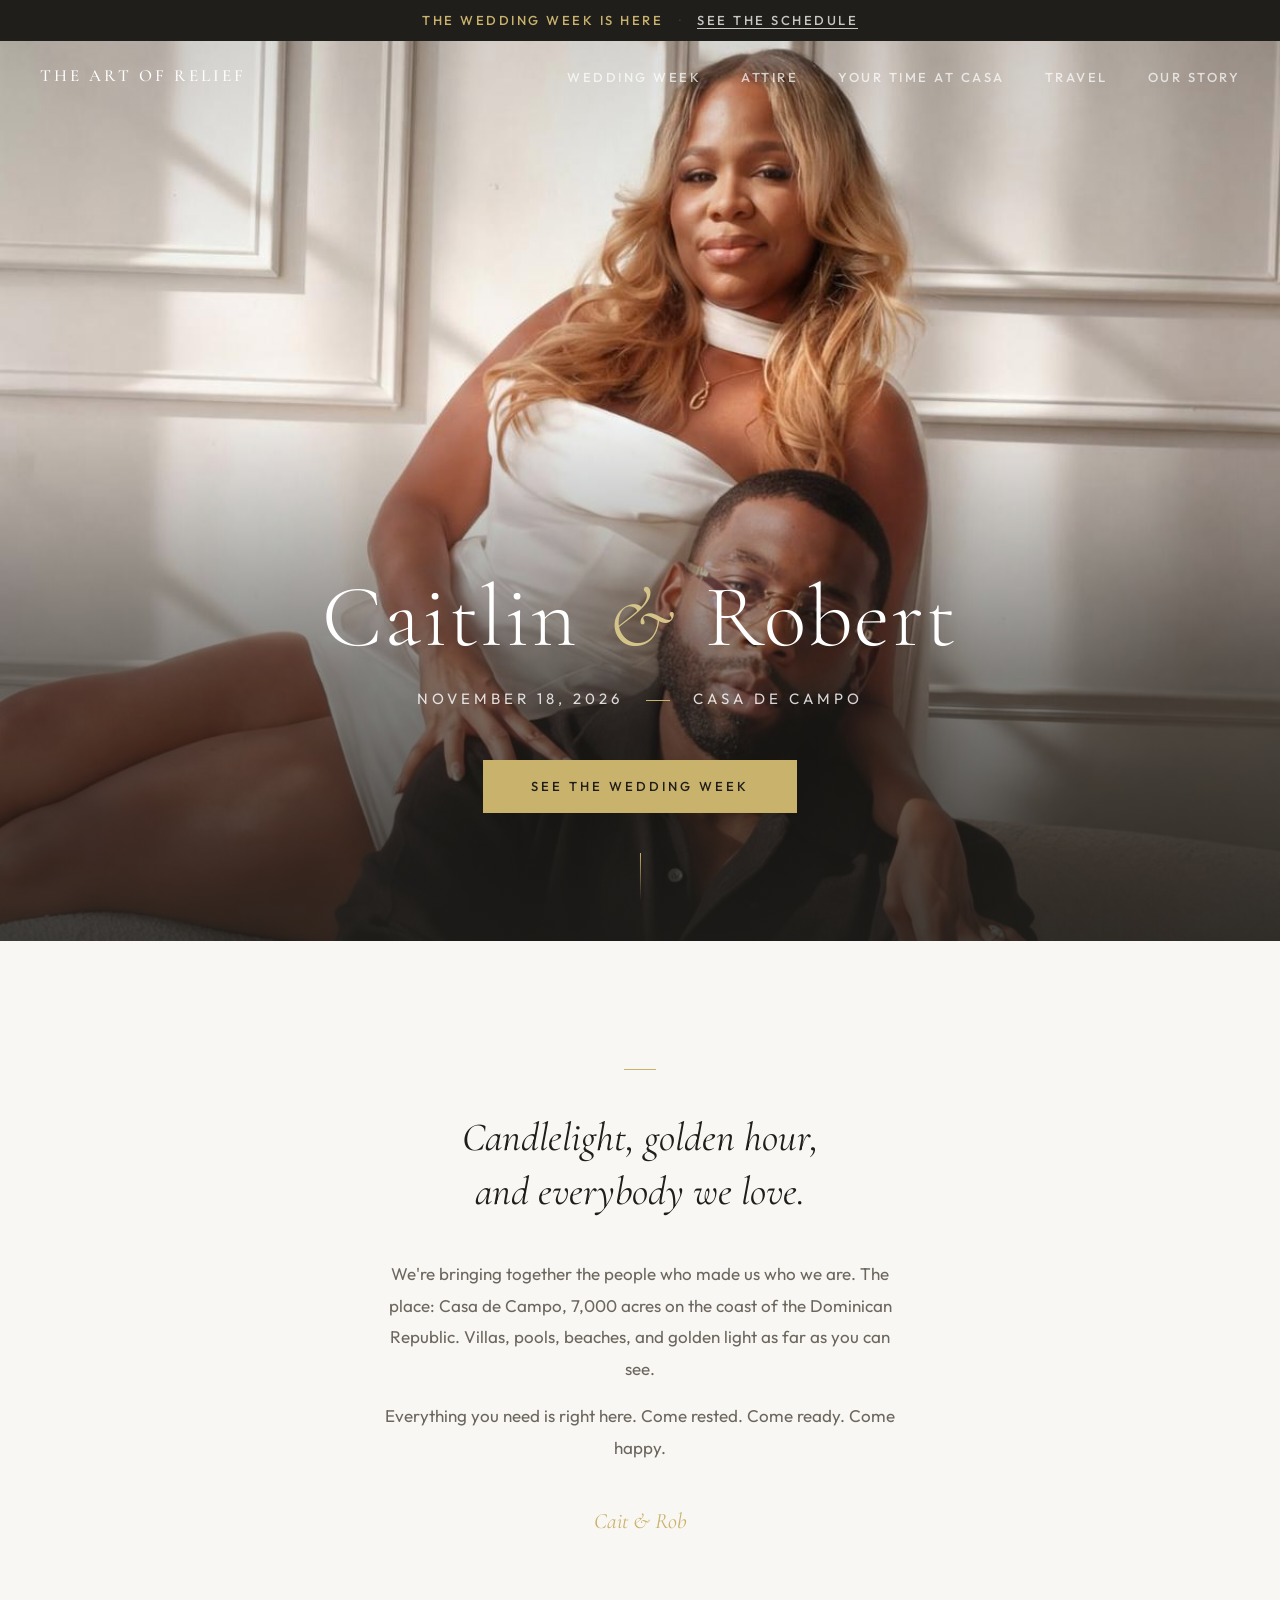
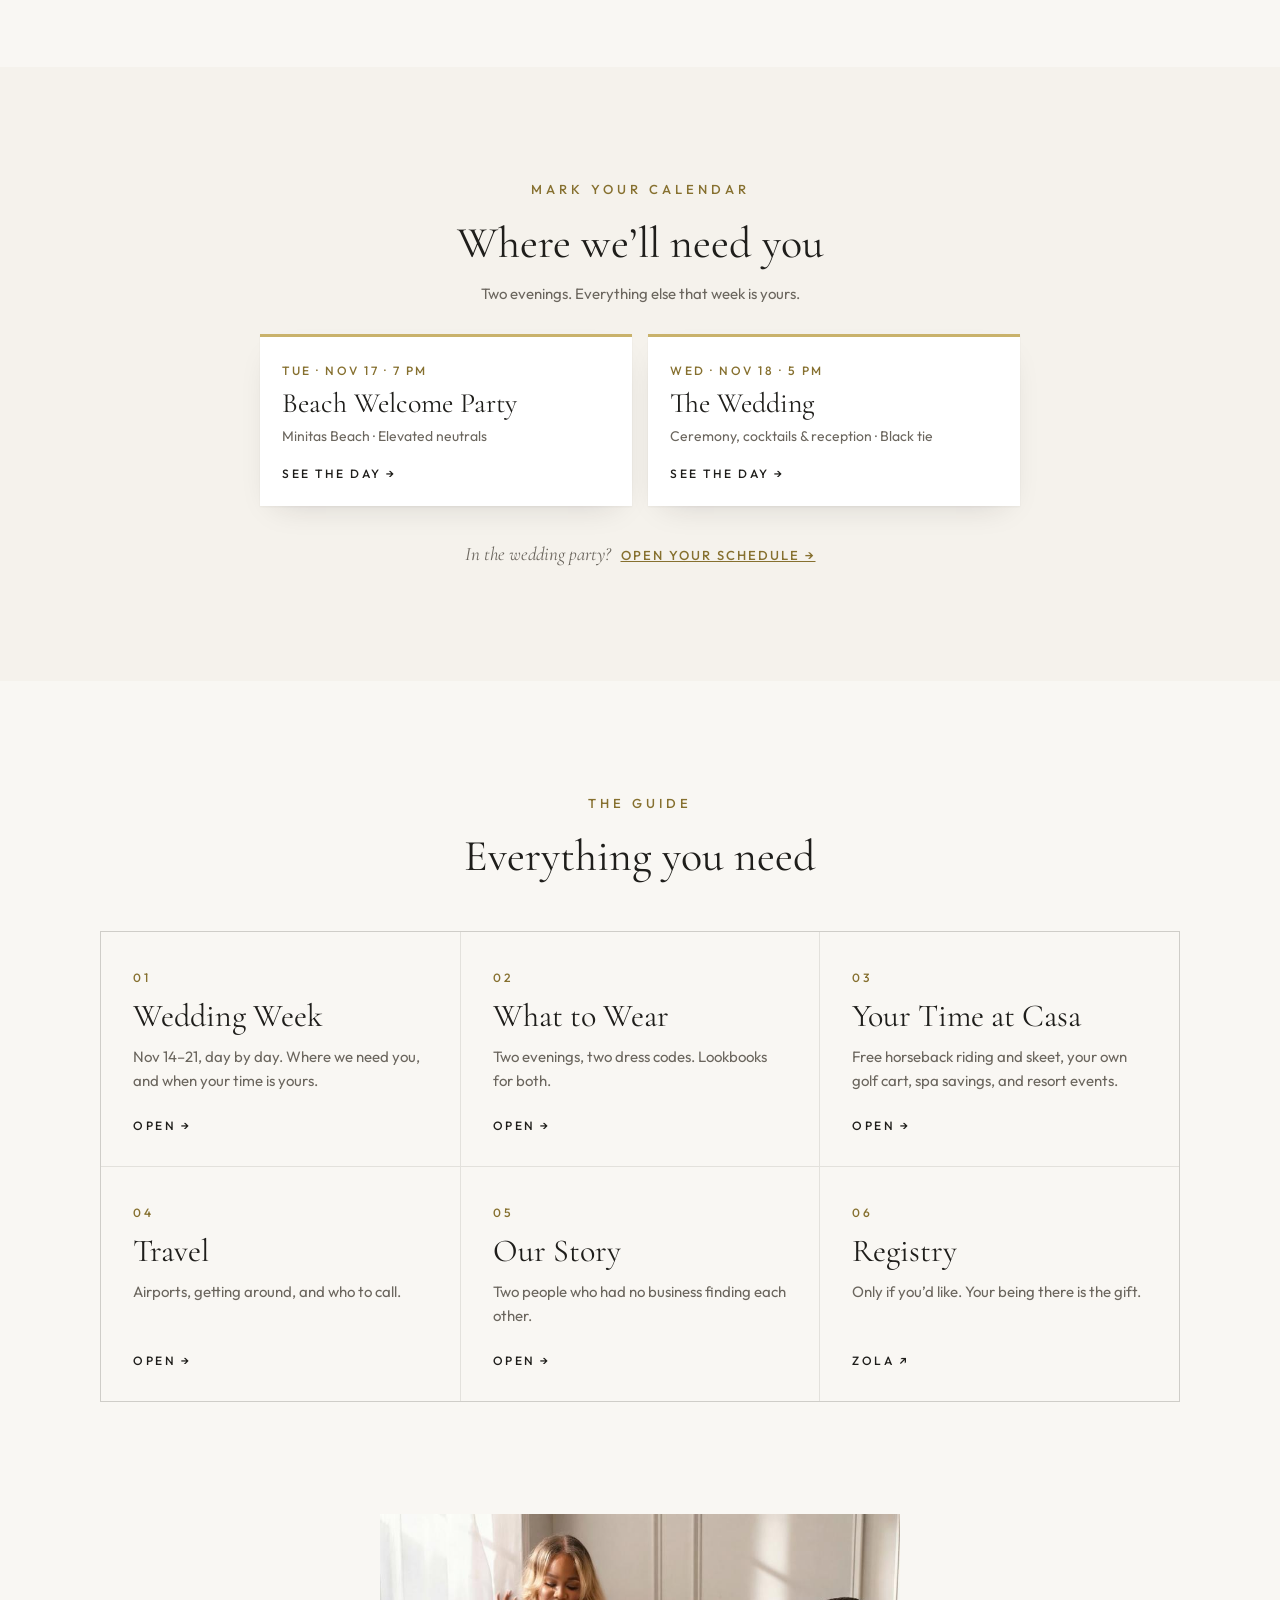
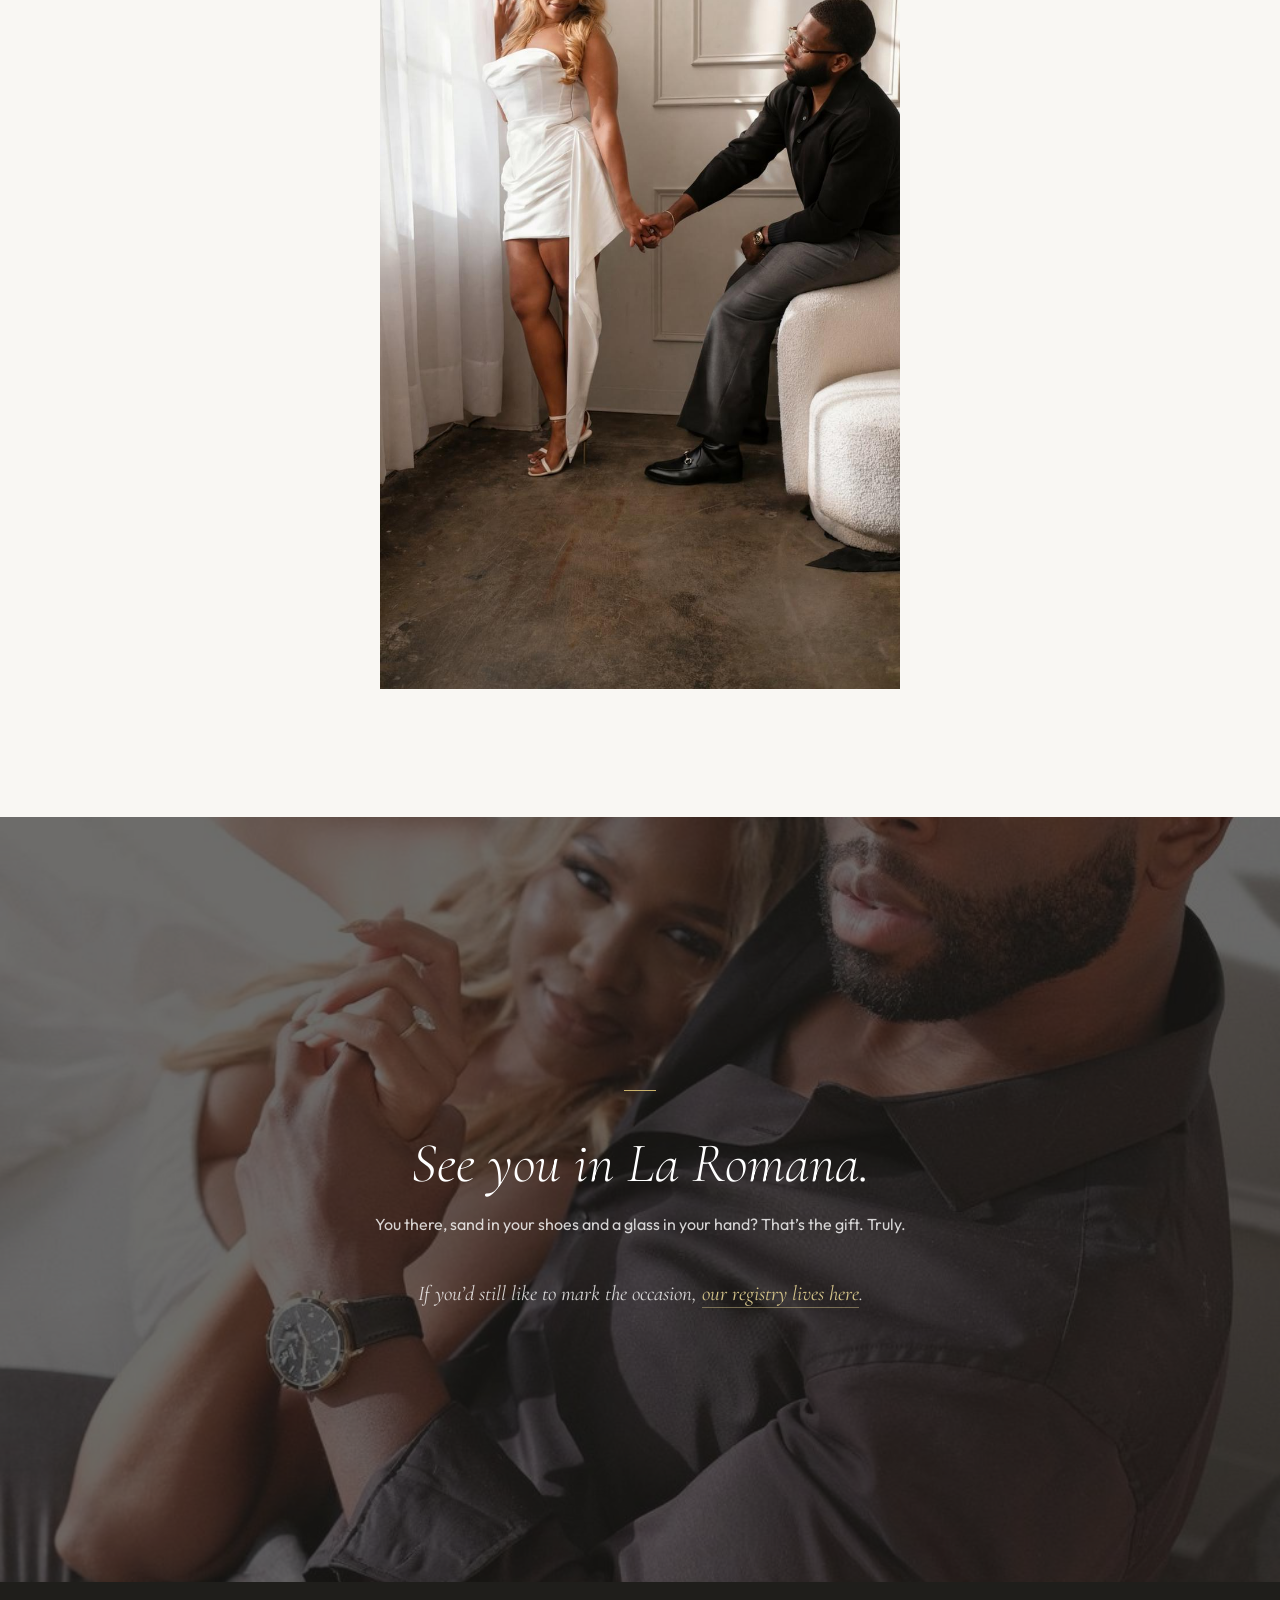
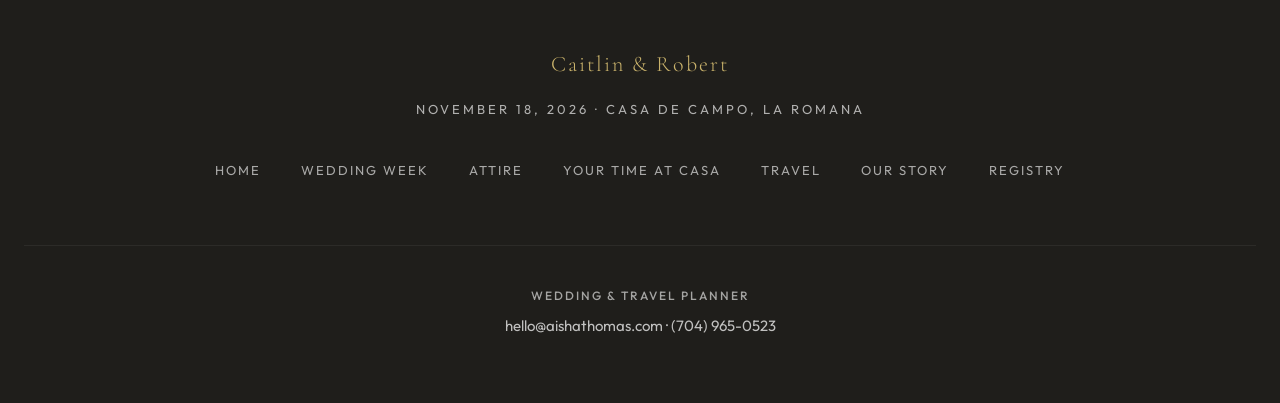
==== commit ab6055bc: "Mention guest golf carts on home directory and Casa page Co-Authored-By: Claude Opus 5.5 <noreply@an" ====
--- a/index.html
+++ b/index.html
@@ -52,7 +52,7 @@
   <p class="home-party rv">In the wedding party? <a href="week.html?party">Open your schedule &rarr;</a></p>
 </div></section>
 
-<section class="dir"><div class="dir-in"><div class="sl rv" style="color:var(--gold-deep)">The Guide</div><h2 class="shd rv d1" style="margin-bottom:48px">Everything you need</h2><div class="dir-g rv"><a class="dir-c" href="week.html"><span class="dir-n">01</span><span class="dir-t">Wedding Week</span><span class="dir-d">Nov 14&ndash;21, day by day. Where we need you, and when your time is yours.</span><span class="dir-go">Open &rarr;</span></a><a class="dir-c" href="attire.html"><span class="dir-n">02</span><span class="dir-t">What to Wear</span><span class="dir-d">Two evenings, two dress codes. Lookbooks for both.</span><span class="dir-go">Open &rarr;</span></a><a class="dir-c" href="casa.html"><span class="dir-n">03</span><span class="dir-t">Your Time at Casa</span><span class="dir-d">Free horseback riding, skeet, spa savings, and resort events.</span><span class="dir-go">Open &rarr;</span></a><a class="dir-c" href="travel.html"><span class="dir-n">04</span><span class="dir-t">Travel</span><span class="dir-d">Airports, getting around, and who to call.</span><span class="dir-go">Open &rarr;</span></a><a class="dir-c" href="story.html"><span class="dir-n">05</span><span class="dir-t">Our Story</span><span class="dir-d">Two people who had no business finding each other.</span><span class="dir-go">Open &rarr;</span></a><a class="dir-c" href="https://www.zola.com/wedding/theartofrelief/registry" target="_blank" rel="noopener"><span class="dir-n">06</span><span class="dir-t">Registry</span><span class="dir-d">Only if you&rsquo;d like. Your being there is the gift.</span><span class="dir-go">Zola &nearr;</span></a></div></div></section>
+<section class="dir"><div class="dir-in"><div class="sl rv" style="color:var(--gold-deep)">The Guide</div><h2 class="shd rv d1" style="margin-bottom:48px">Everything you need</h2><div class="dir-g rv"><a class="dir-c" href="week.html"><span class="dir-n">01</span><span class="dir-t">Wedding Week</span><span class="dir-d">Nov 14&ndash;21, day by day. Where we need you, and when your time is yours.</span><span class="dir-go">Open &rarr;</span></a><a class="dir-c" href="attire.html"><span class="dir-n">02</span><span class="dir-t">What to Wear</span><span class="dir-d">Two evenings, two dress codes. Lookbooks for both.</span><span class="dir-go">Open &rarr;</span></a><a class="dir-c" href="casa.html"><span class="dir-n">03</span><span class="dir-t">Your Time at Casa</span><span class="dir-d">Free horseback riding and skeet, your own golf cart, spa savings, and resort events.</span><span class="dir-go">Open &rarr;</span></a><a class="dir-c" href="travel.html"><span class="dir-n">04</span><span class="dir-t">Travel</span><span class="dir-d">Airports, getting around, and who to call.</span><span class="dir-go">Open &rarr;</span></a><a class="dir-c" href="story.html"><span class="dir-n">05</span><span class="dir-t">Our Story</span><span class="dir-d">Two people who had no business finding each other.</span><span class="dir-go">Open &rarr;</span></a><a class="dir-c" href="https://www.zola.com/wedding/theartofrelief/registry" target="_blank" rel="noopener"><span class="dir-n">06</span><span class="dir-t">Registry</span><span class="dir-d">Only if you&rsquo;d like. Your being there is the gift.</span><span class="dir-go">Zola &nearr;</span></a></div></div></section>
 
 <section class="pb"><div class="pb-in rv"><img src="images/02_intro.jpg" alt="Hand in hand"></div></section>
 
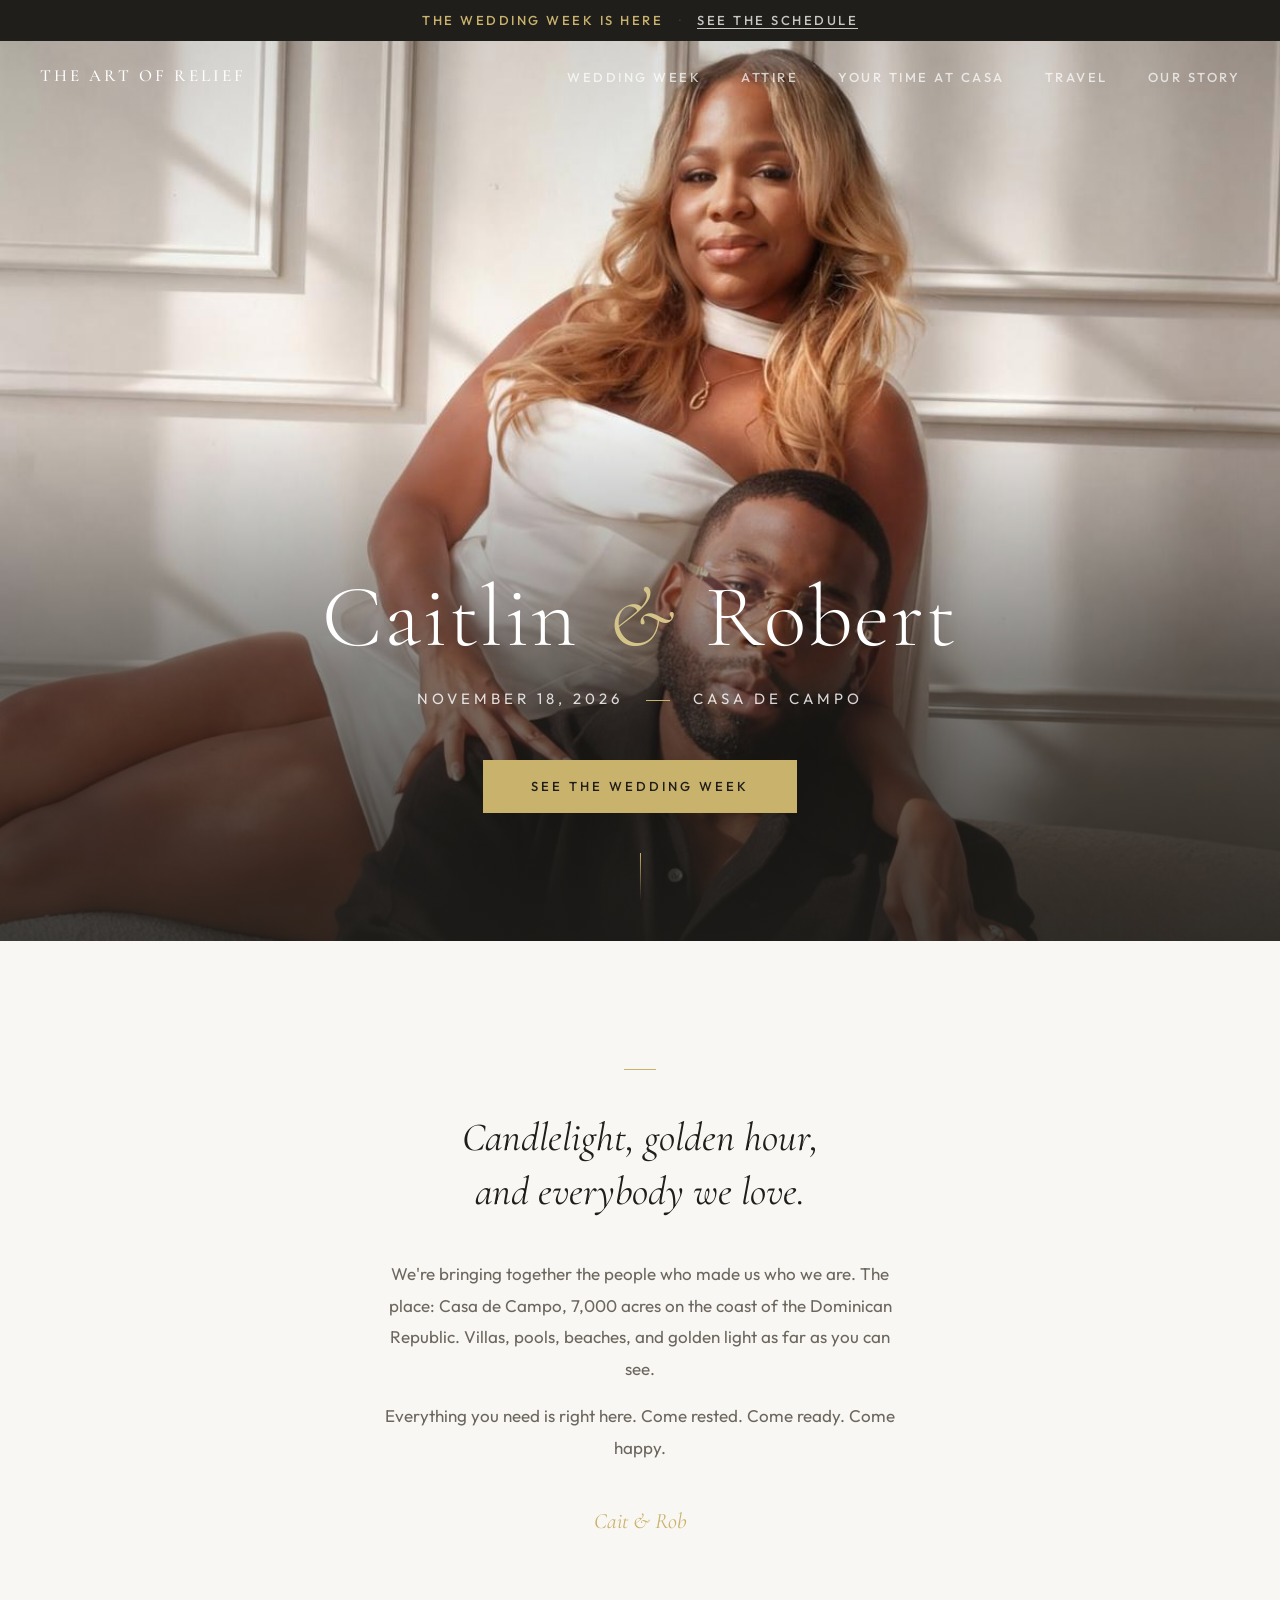
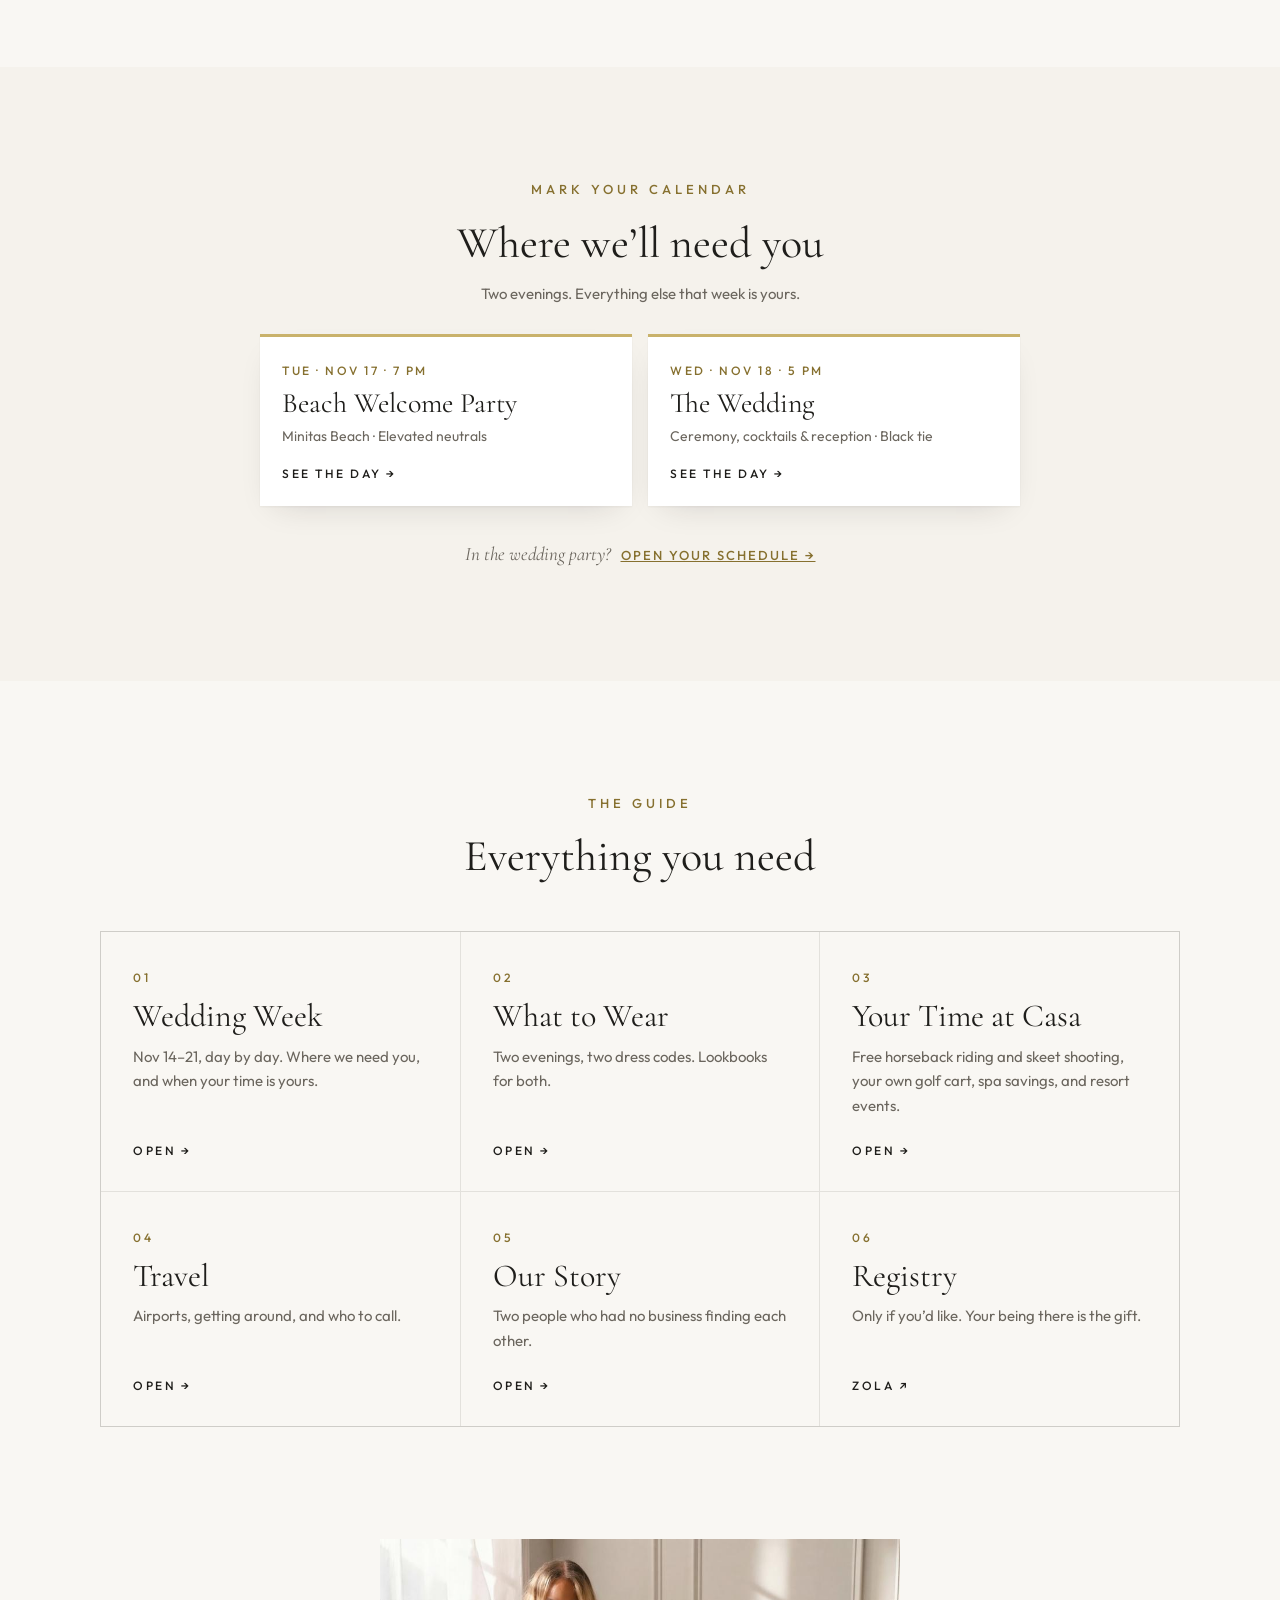
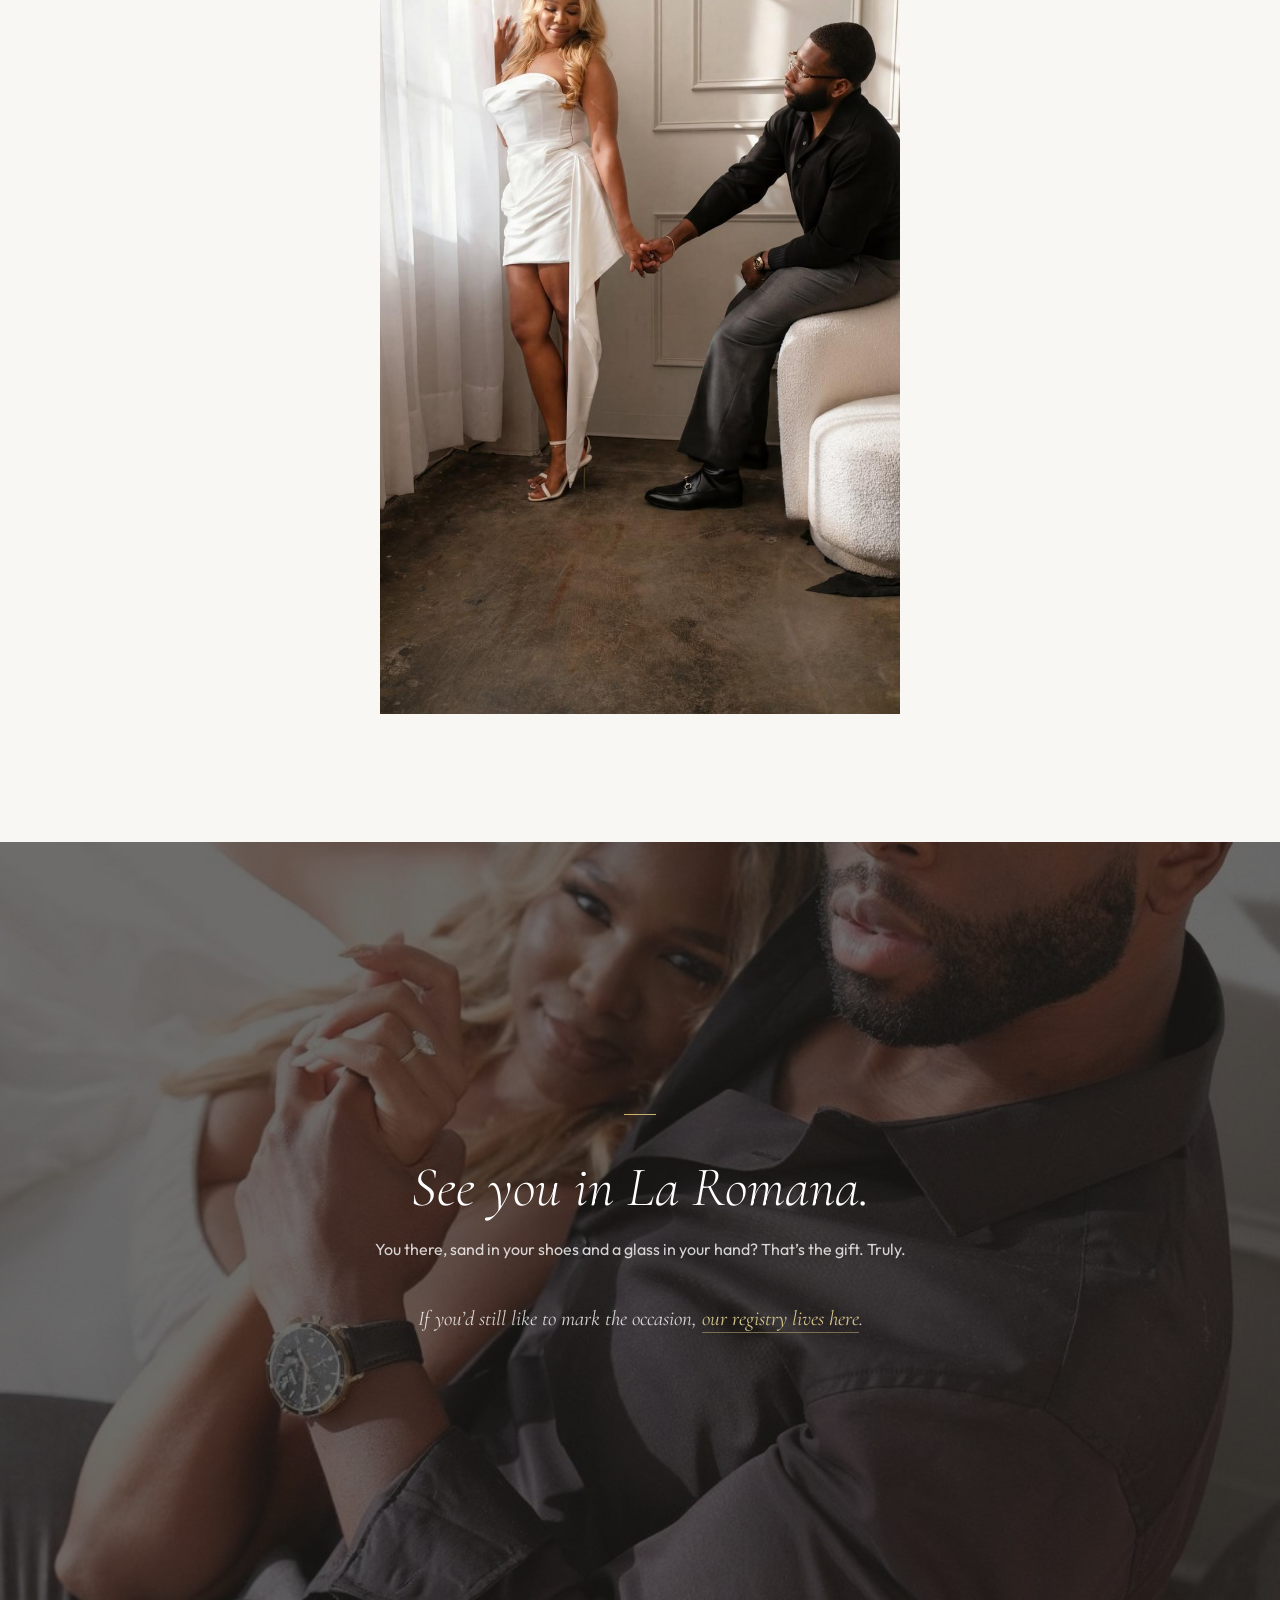
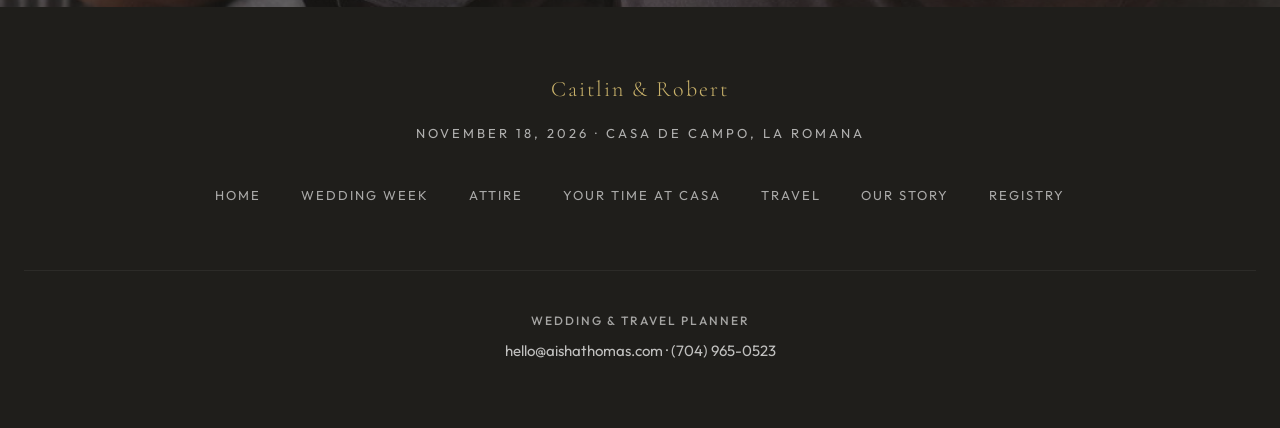
==== commit 239d8c47: "Attire: lead each panel with a large event name; directory says skeet shooting Co-Authored-By: Claud" ====
--- a/index.html
+++ b/index.html
@@ -52,7 +52,7 @@
   <p class="home-party rv">In the wedding party? <a href="week.html?party">Open your schedule &rarr;</a></p>
 </div></section>
 
-<section class="dir"><div class="dir-in"><div class="sl rv" style="color:var(--gold-deep)">The Guide</div><h2 class="shd rv d1" style="margin-bottom:48px">Everything you need</h2><div class="dir-g rv"><a class="dir-c" href="week.html"><span class="dir-n">01</span><span class="dir-t">Wedding Week</span><span class="dir-d">Nov 14&ndash;21, day by day. Where we need you, and when your time is yours.</span><span class="dir-go">Open &rarr;</span></a><a class="dir-c" href="attire.html"><span class="dir-n">02</span><span class="dir-t">What to Wear</span><span class="dir-d">Two evenings, two dress codes. Lookbooks for both.</span><span class="dir-go">Open &rarr;</span></a><a class="dir-c" href="casa.html"><span class="dir-n">03</span><span class="dir-t">Your Time at Casa</span><span class="dir-d">Free horseback riding and skeet, your own golf cart, spa savings, and resort events.</span><span class="dir-go">Open &rarr;</span></a><a class="dir-c" href="travel.html"><span class="dir-n">04</span><span class="dir-t">Travel</span><span class="dir-d">Airports, getting around, and who to call.</span><span class="dir-go">Open &rarr;</span></a><a class="dir-c" href="story.html"><span class="dir-n">05</span><span class="dir-t">Our Story</span><span class="dir-d">Two people who had no business finding each other.</span><span class="dir-go">Open &rarr;</span></a><a class="dir-c" href="https://www.zola.com/wedding/theartofrelief/registry" target="_blank" rel="noopener"><span class="dir-n">06</span><span class="dir-t">Registry</span><span class="dir-d">Only if you&rsquo;d like. Your being there is the gift.</span><span class="dir-go">Zola &nearr;</span></a></div></div></section>
+<section class="dir"><div class="dir-in"><div class="sl rv" style="color:var(--gold-deep)">The Guide</div><h2 class="shd rv d1" style="margin-bottom:48px">Everything you need</h2><div class="dir-g rv"><a class="dir-c" href="week.html"><span class="dir-n">01</span><span class="dir-t">Wedding Week</span><span class="dir-d">Nov 14&ndash;21, day by day. Where we need you, and when your time is yours.</span><span class="dir-go">Open &rarr;</span></a><a class="dir-c" href="attire.html"><span class="dir-n">02</span><span class="dir-t">What to Wear</span><span class="dir-d">Two evenings, two dress codes. Lookbooks for both.</span><span class="dir-go">Open &rarr;</span></a><a class="dir-c" href="casa.html"><span class="dir-n">03</span><span class="dir-t">Your Time at Casa</span><span class="dir-d">Free horseback riding and skeet shooting, your own golf cart, spa savings, and resort events.</span><span class="dir-go">Open &rarr;</span></a><a class="dir-c" href="travel.html"><span class="dir-n">04</span><span class="dir-t">Travel</span><span class="dir-d">Airports, getting around, and who to call.</span><span class="dir-go">Open &rarr;</span></a><a class="dir-c" href="story.html"><span class="dir-n">05</span><span class="dir-t">Our Story</span><span class="dir-d">Two people who had no business finding each other.</span><span class="dir-go">Open &rarr;</span></a><a class="dir-c" href="https://www.zola.com/wedding/theartofrelief/registry" target="_blank" rel="noopener"><span class="dir-n">06</span><span class="dir-t">Registry</span><span class="dir-d">Only if you&rsquo;d like. Your being there is the gift.</span><span class="dir-go">Zola &nearr;</span></a></div></div></section>
 
 <section class="pb"><div class="pb-in rv"><img src="images/02_intro.jpg" alt="Hand in hand"></div></section>
 
--- a/style.css
+++ b/style.css
@@ -410,3 +410,14 @@
 .dir-sub .dir-d{font-size:14px}
 @media(max-width:1000px){.dir-sub .dir-g{grid-template-columns:repeat(2,1fr)}.dir-sub .dir-c:last-child{grid-column:1/-1}}
 @media(max-width:560px){.dir-sub .dir-g{grid-template-columns:1fr}.dir-sub .dir-c{min-height:0;padding:22px}.dir-sub .dir-t{font-size:24px}}
+/* Attire: event name leads */
+.pn-ev{text-align:center;margin-bottom:28px}
+.pn-ev small{display:block;font-family:'Outfit',sans-serif;font-size:13px;font-weight:500;letter-spacing:3.5px;text-transform:uppercase}
+.pn-ev b{display:block;font-family:'Cormorant Garamond',serif;font-weight:400;font-size:clamp(42px,7.5vw,76px);line-height:1.05;margin-top:12px}
+.pn-ev span{display:block;font-family:'Cormorant Garamond',serif;font-style:italic;font-size:clamp(20px,2.6vw,26px);margin-top:8px}
+.pn-ev::after{content:'';display:block;width:64px;height:1px;background:var(--gold);margin:28px auto 0}
+.bw .pn-ev small{color:var(--gold-deep)}.bw .pn-ev b{color:var(--onyx)}.bw .pn-ev span{color:var(--stone)}
+.wd .pn-ev small{color:var(--gold)}.wd .pn-ev b{color:#fff}.wd .pn-ev span{color:rgba(255,255,255,.7)}
+.pn-dc{font-family:'Outfit',sans-serif;font-size:12px;font-weight:500;letter-spacing:3px;text-transform:uppercase;text-align:center;margin-bottom:6px}
+.bw .pn-dc{color:var(--stone)}.wd .pn-dc{color:rgba(255,255,255,.6)}
+.bw .pn-code,.wd .pn-code{font-size:clamp(30px,4.6vw,46px)}
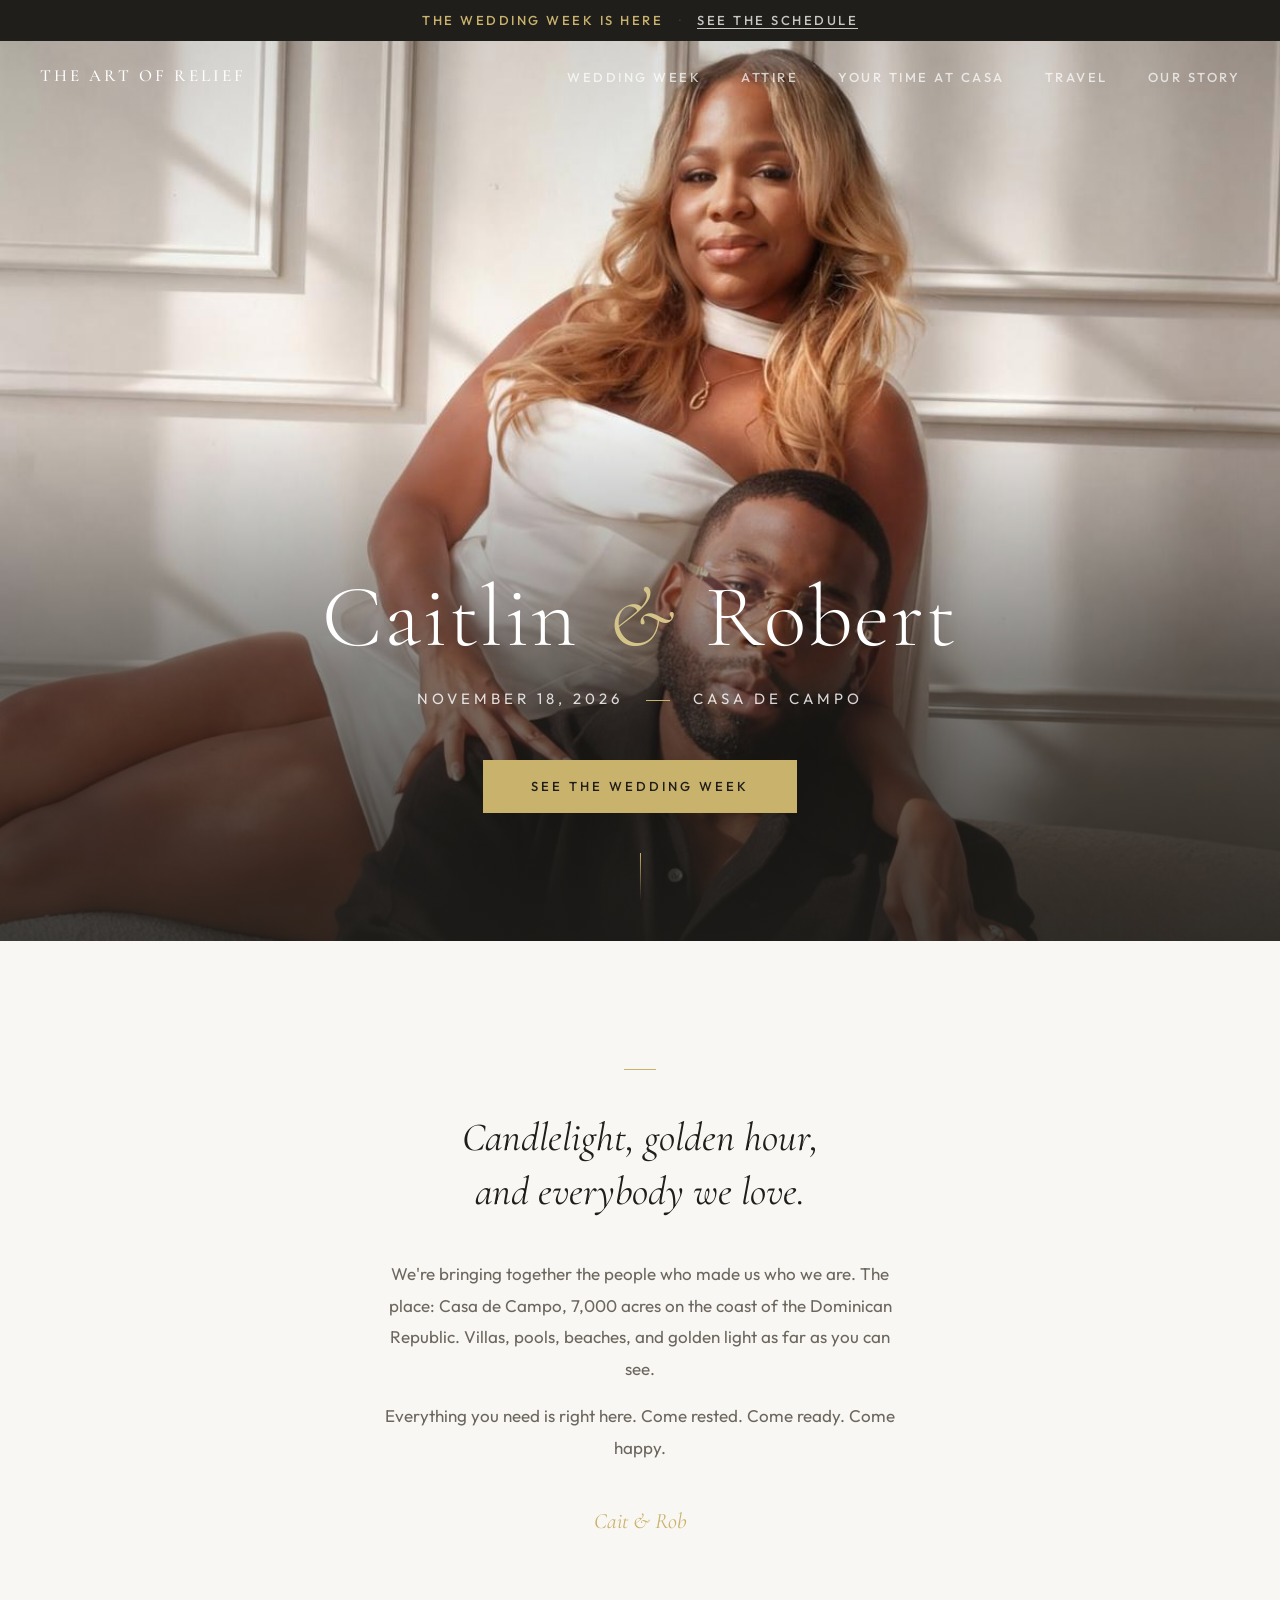
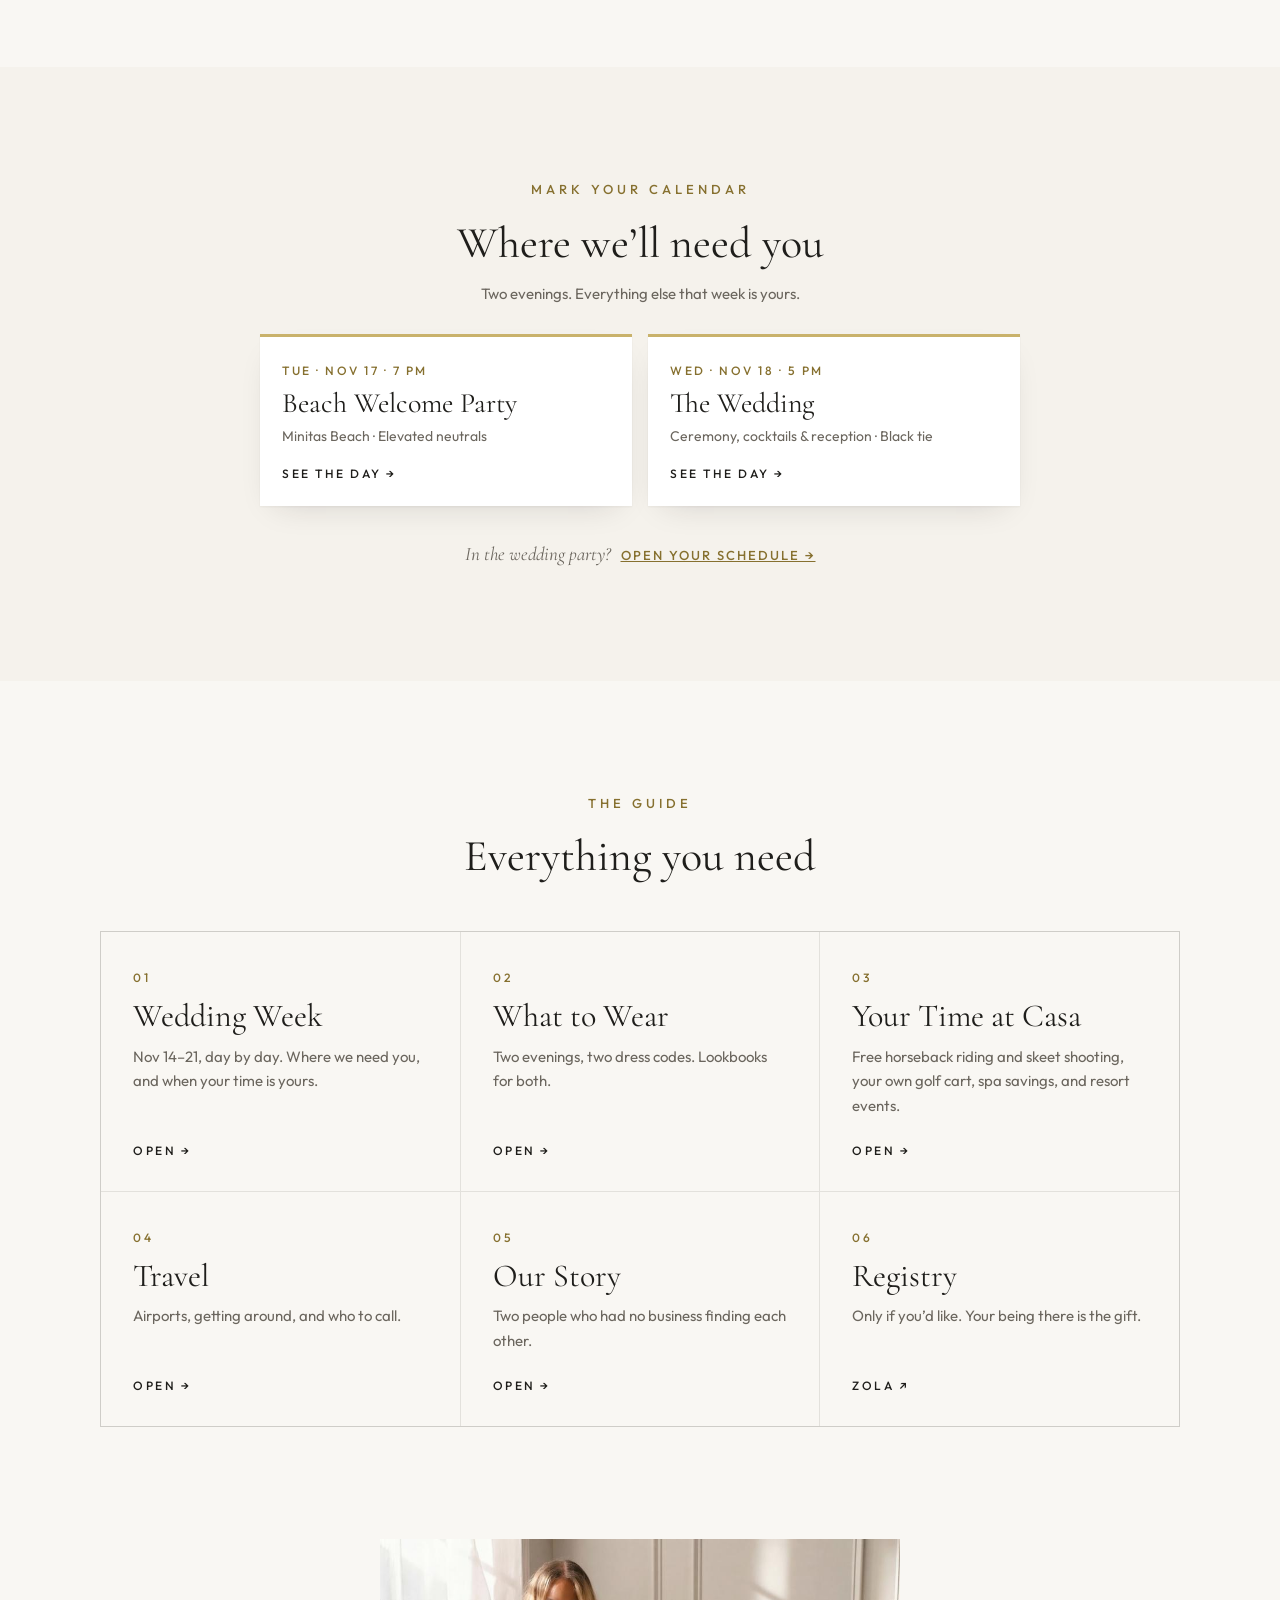
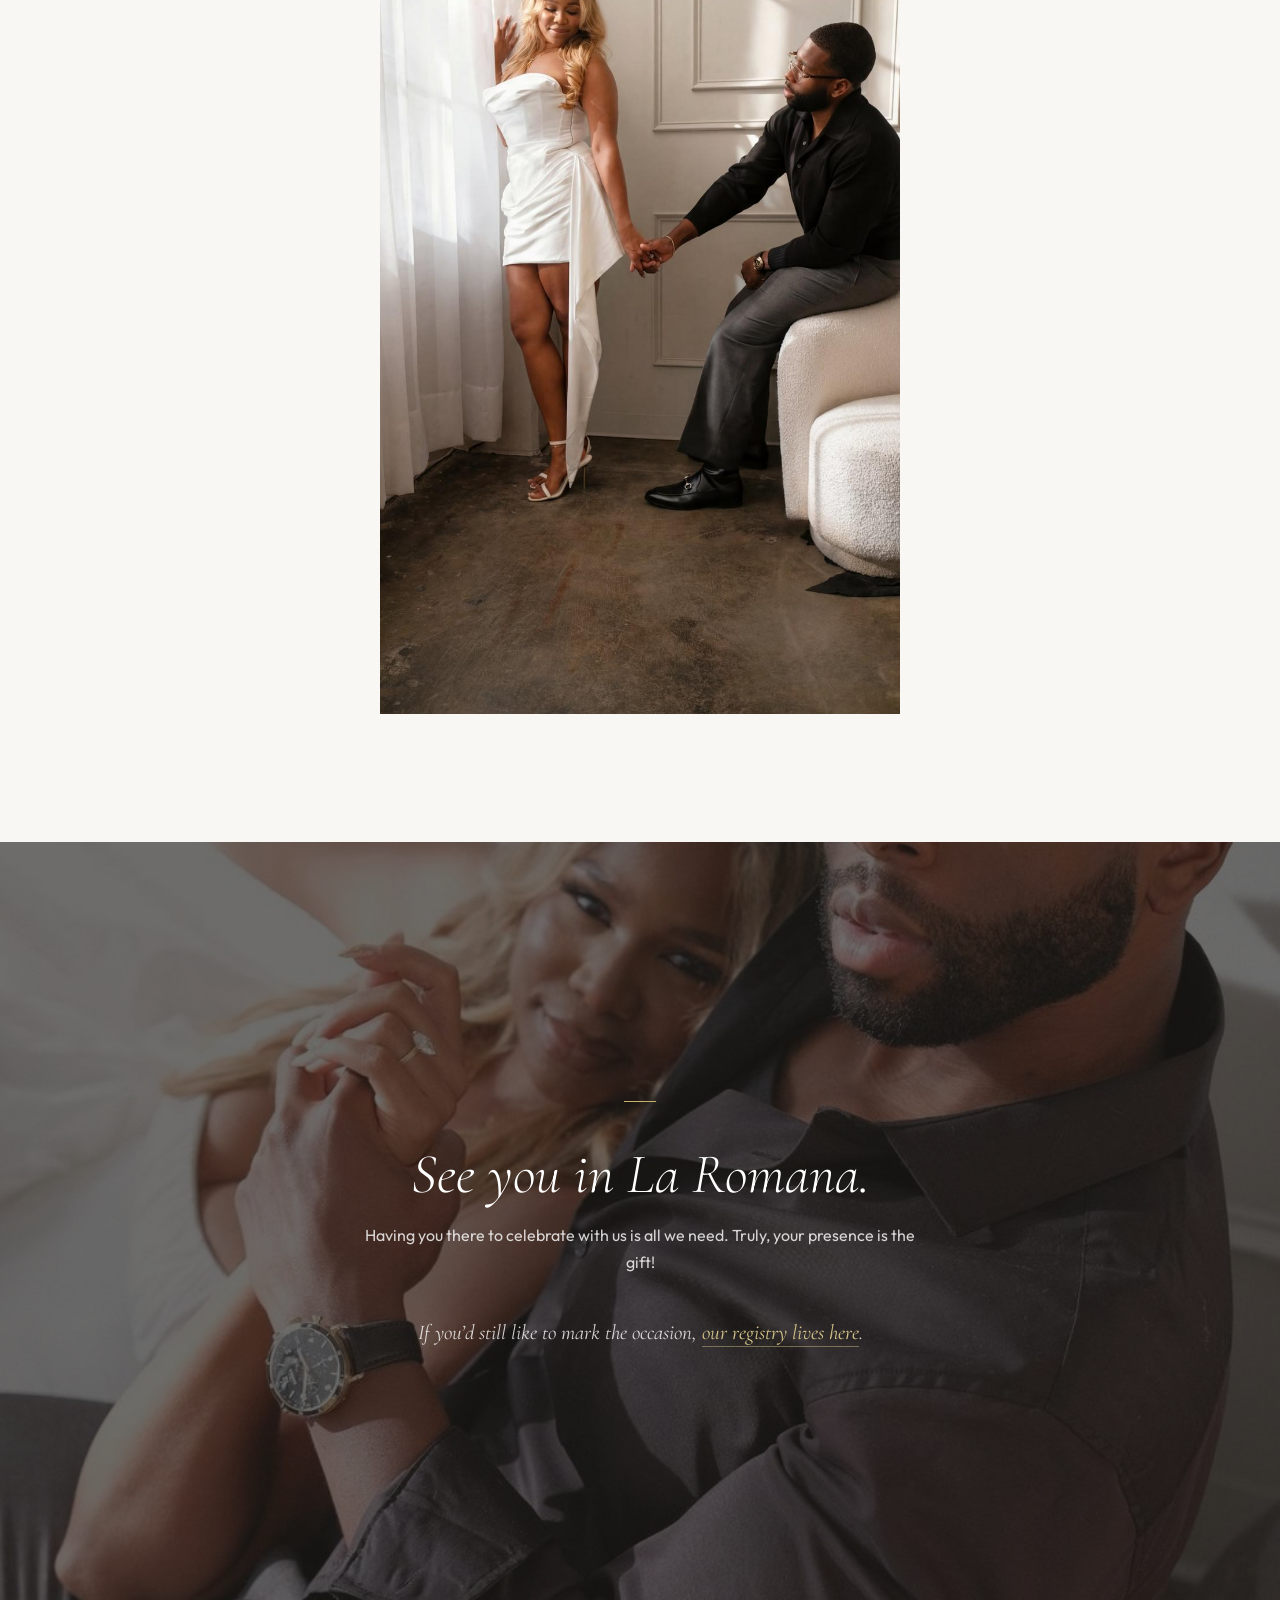
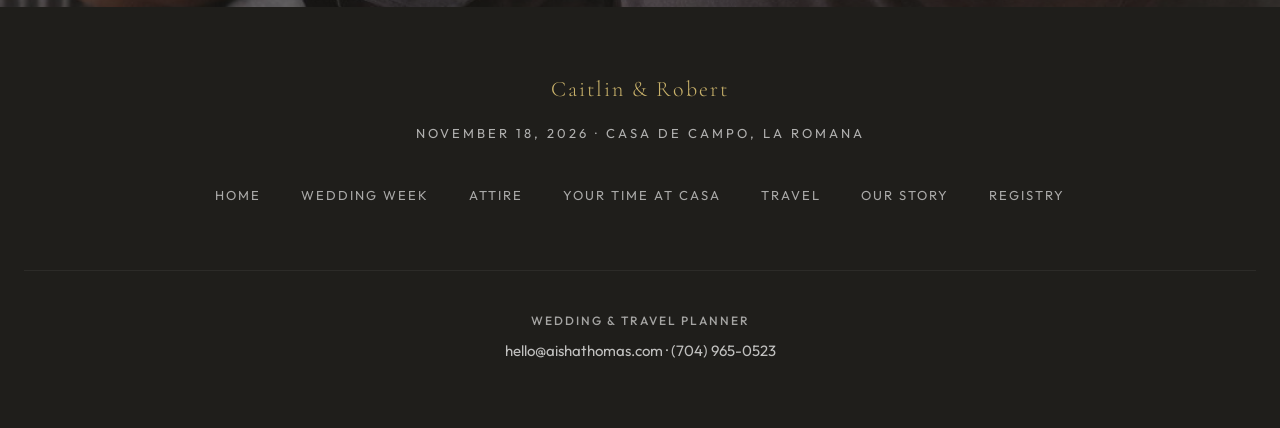
==== commit 2e034680: "Home: update closing gift line Co-Authored-By: Claude Opus 5.5 <noreply@anthropic.com> Claude-Sessio" ====
--- a/index.html
+++ b/index.html
@@ -61,7 +61,7 @@
   <div class="rsvp-c">
     <div class="rsvp-o rv"></div>
     <h2 class="rsvp-h rv d1">See you in La Romana.</h2>
-    <p class="rsvp-s rv d2">You there, sand in your shoes and a glass in your hand? That&rsquo;s the gift. Truly.</p>
+    <p class="rsvp-s rv d2">Having you there to celebrate with us is all we need. Truly, your presence is the gift!</p>
     <p class="gift rv d3">If you&rsquo;d still like to mark the occasion, <a href="https://www.zola.com/wedding/theartofrelief/registry" target="_blank" rel="noopener">our registry lives here</a>.</p>
   </div>
 </section>
